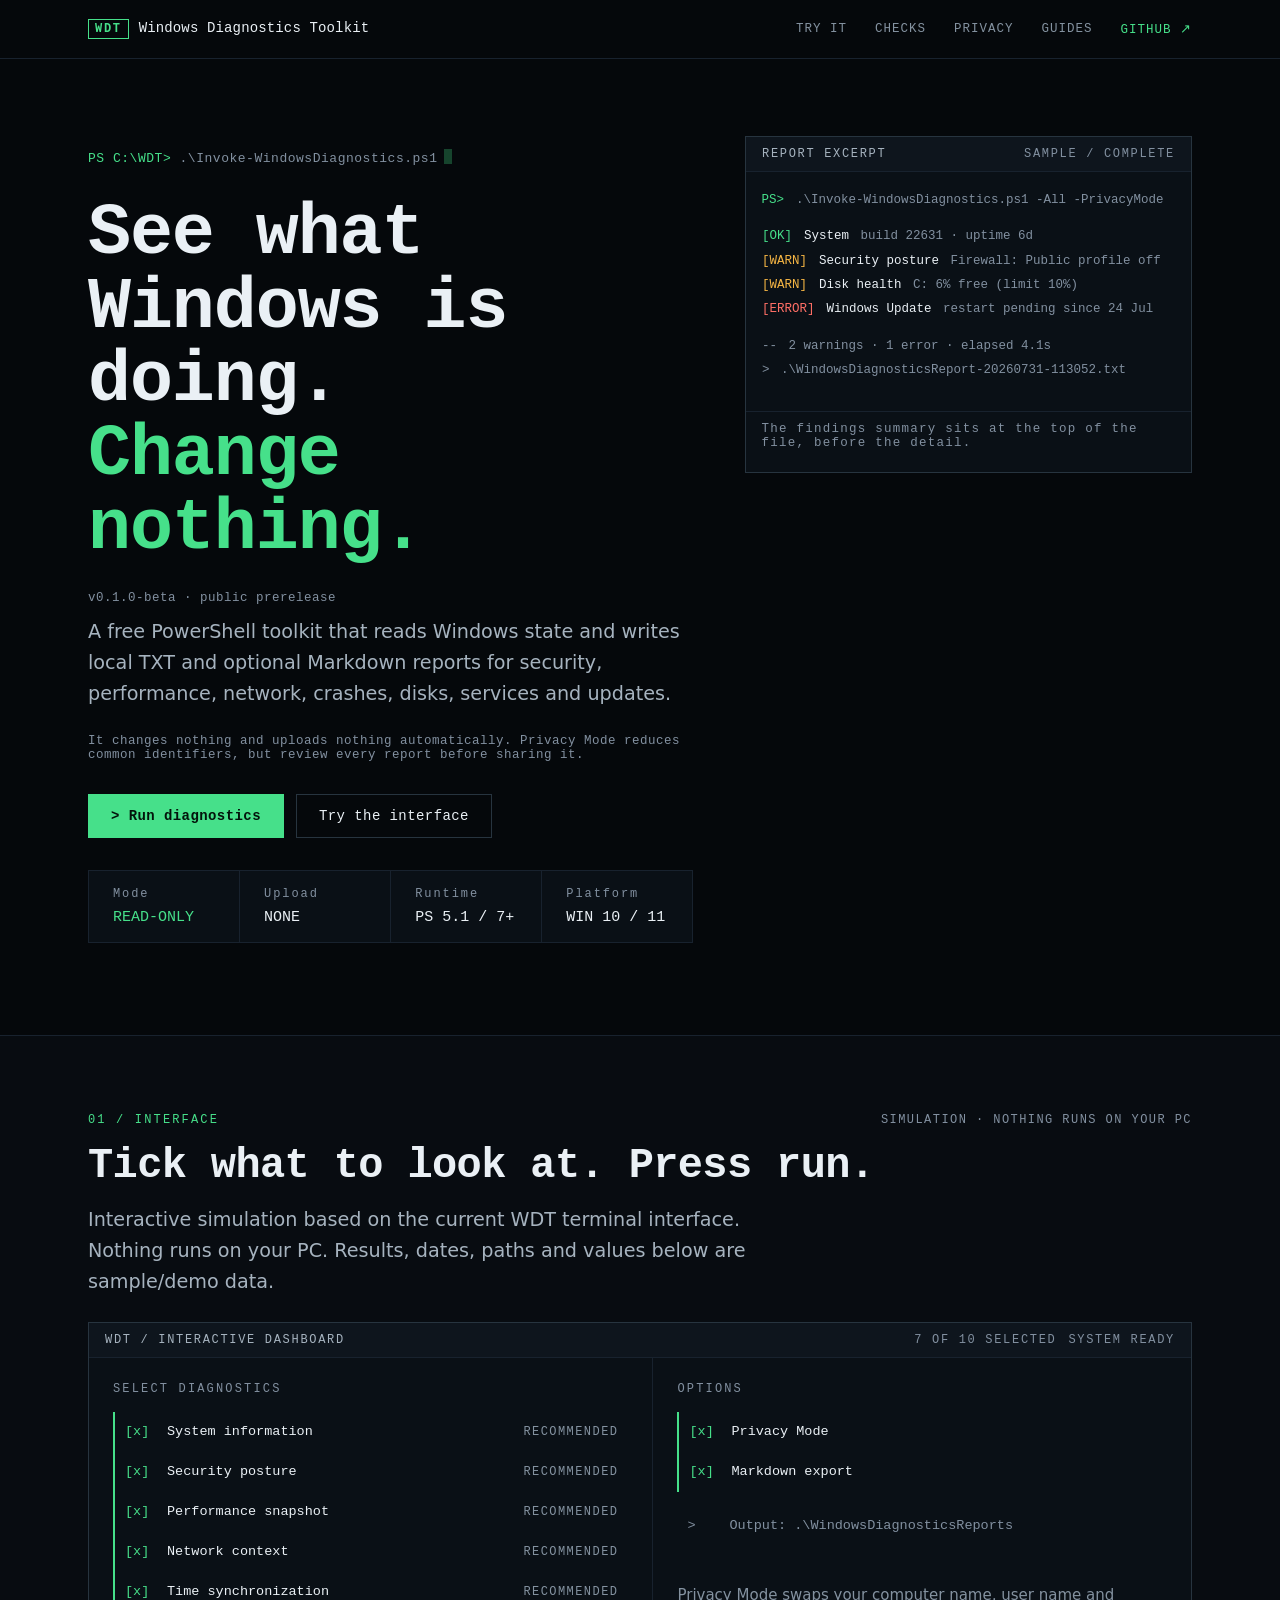
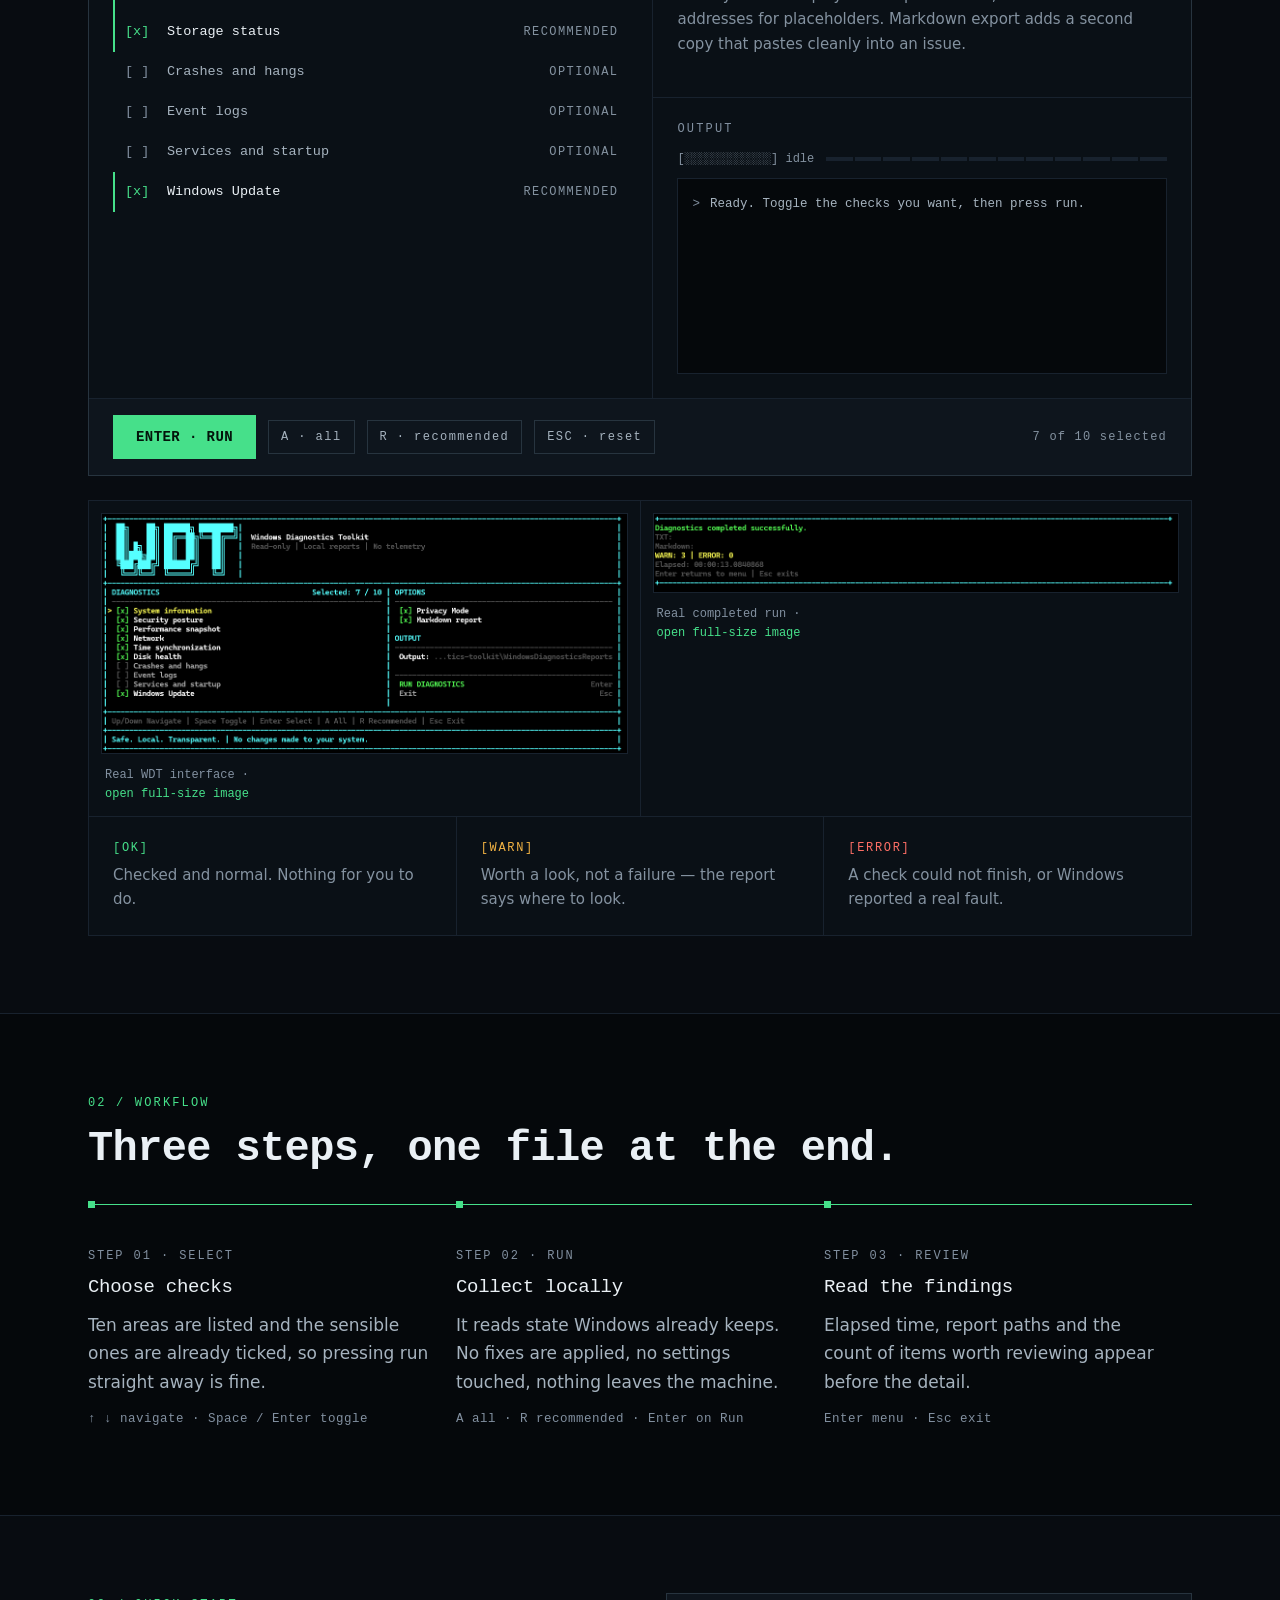
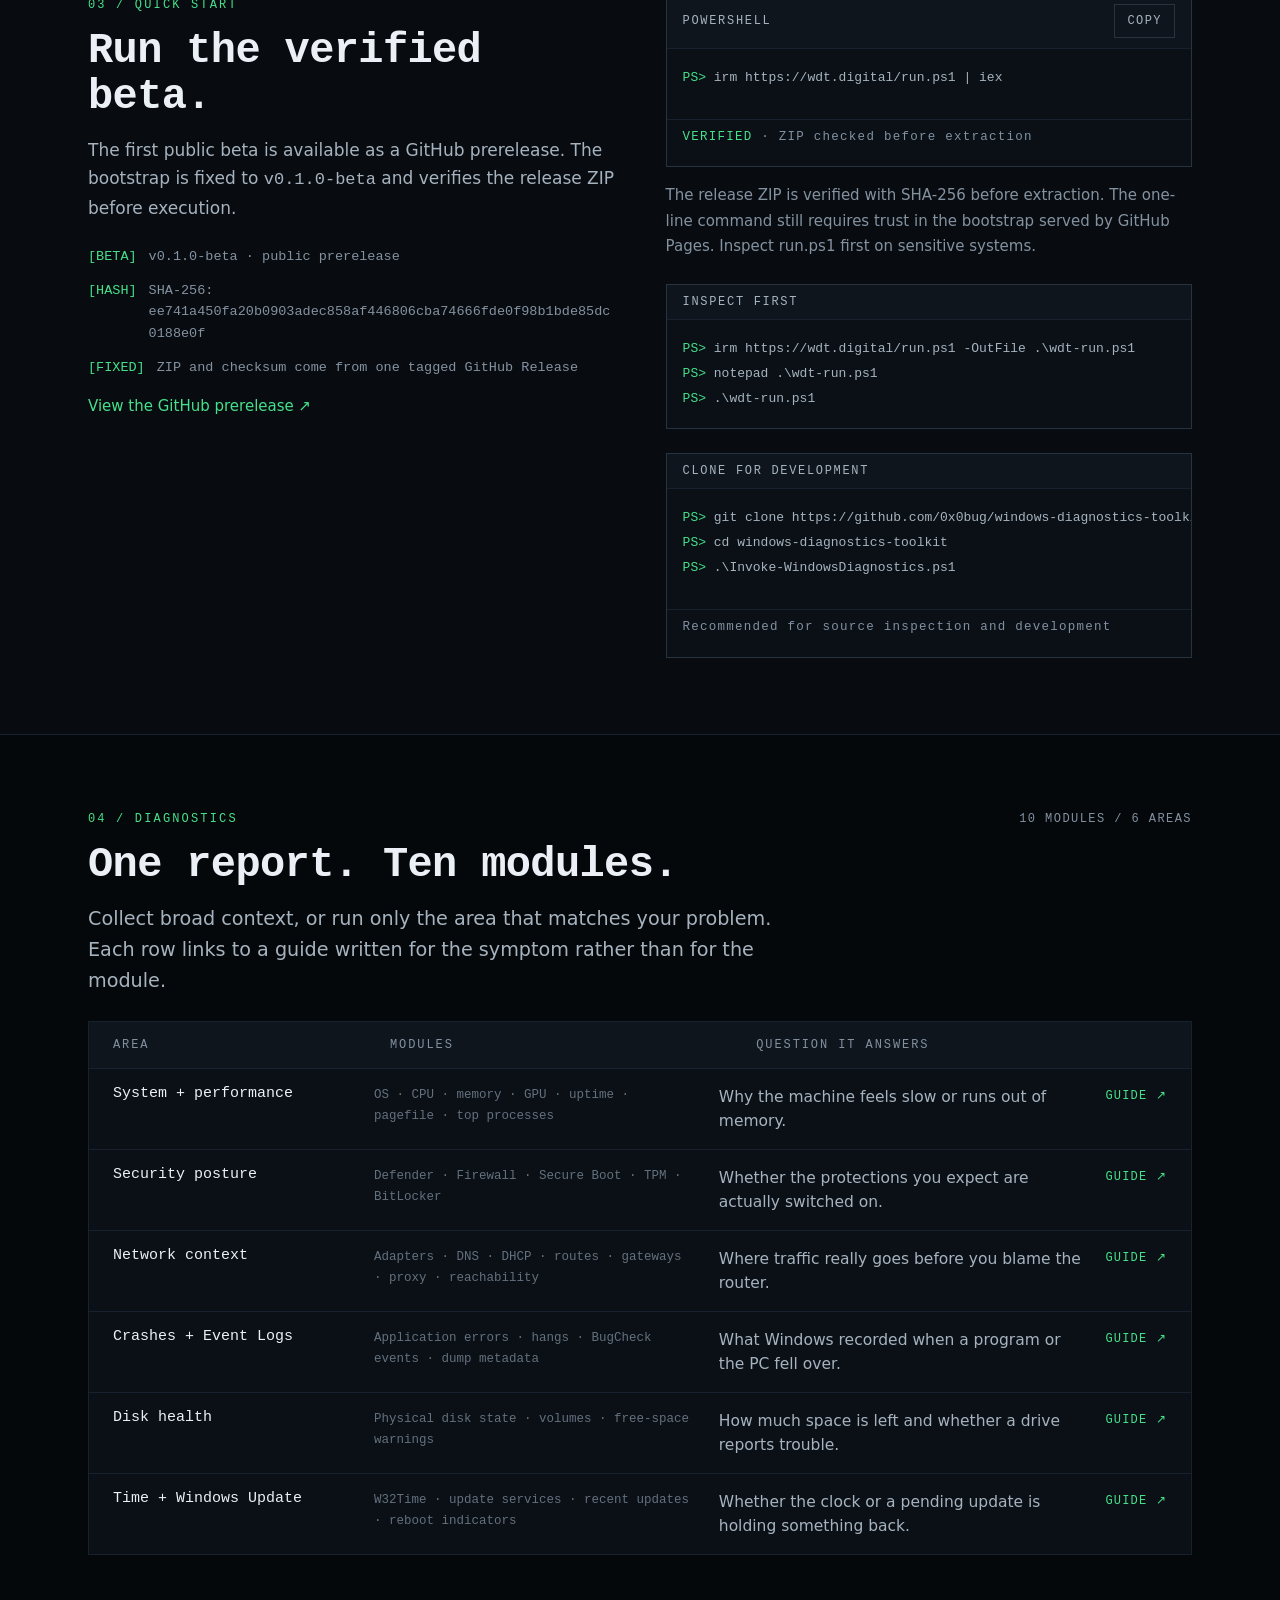
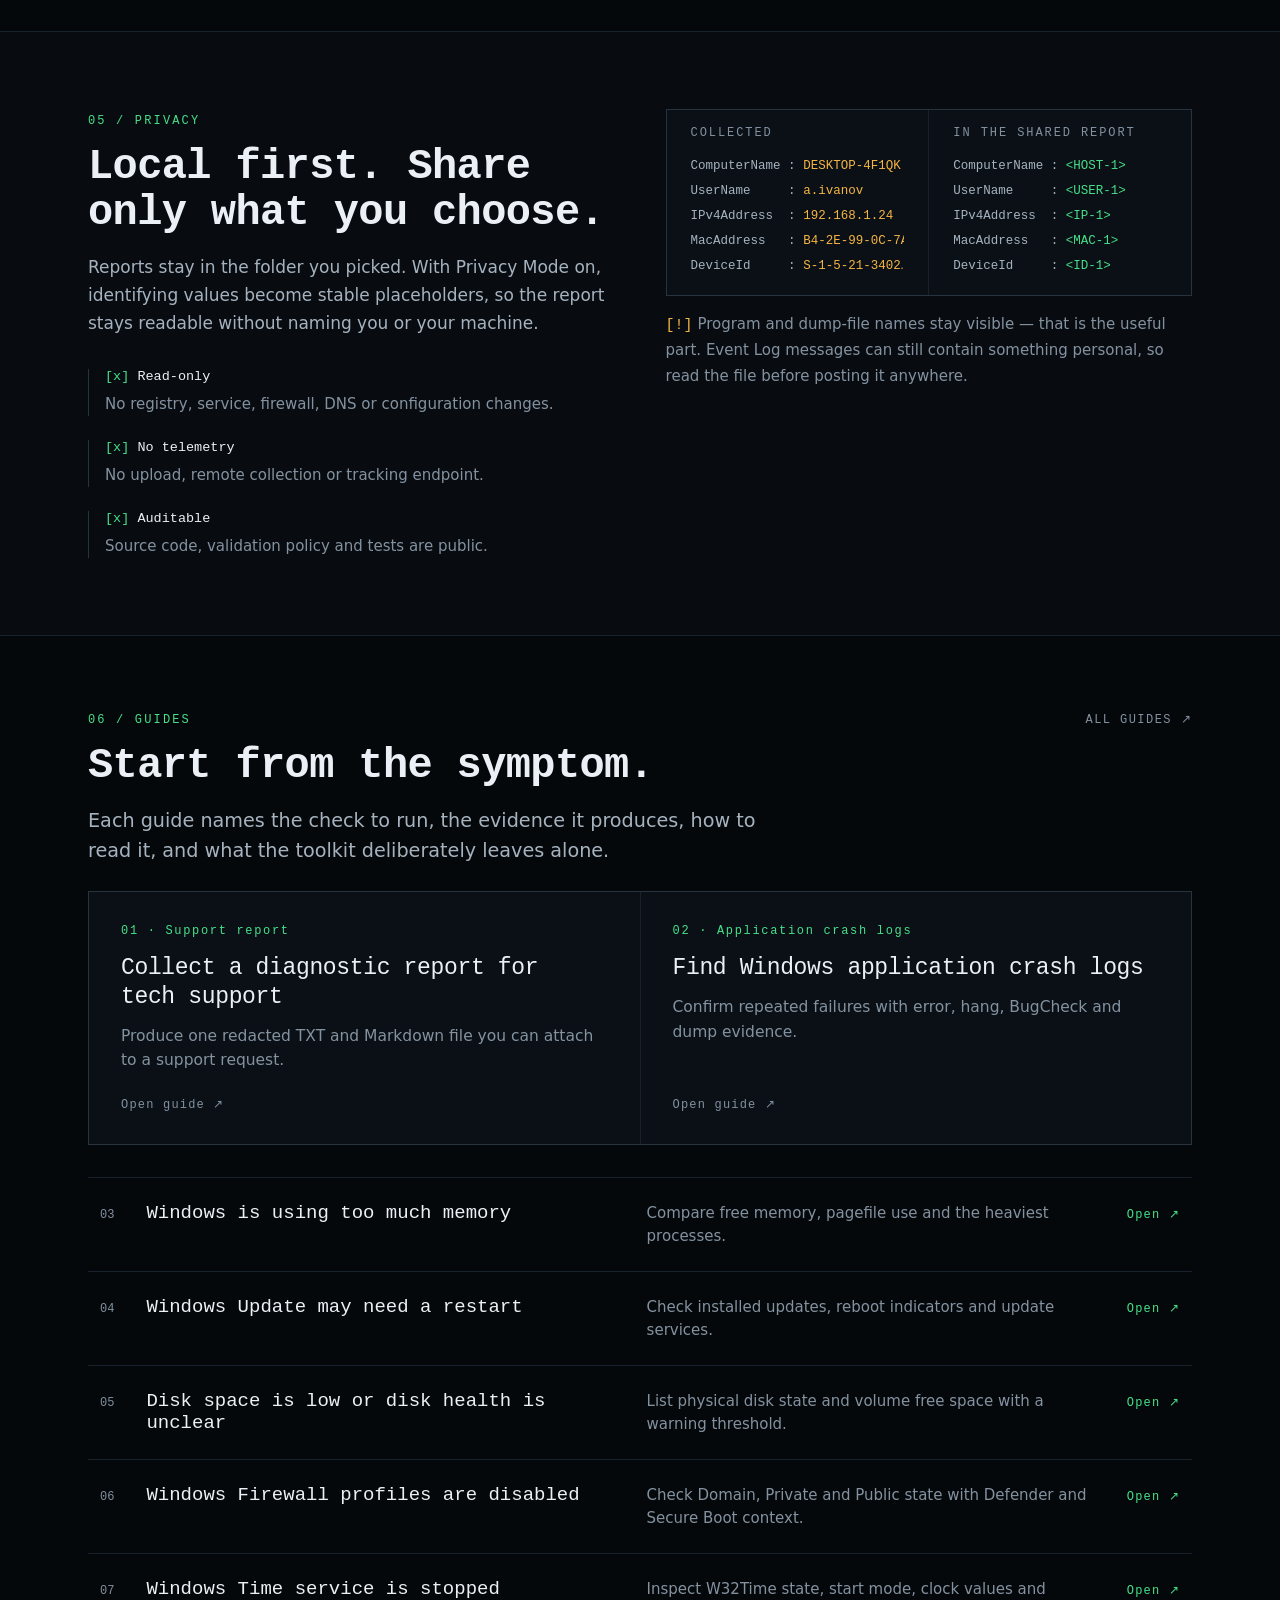
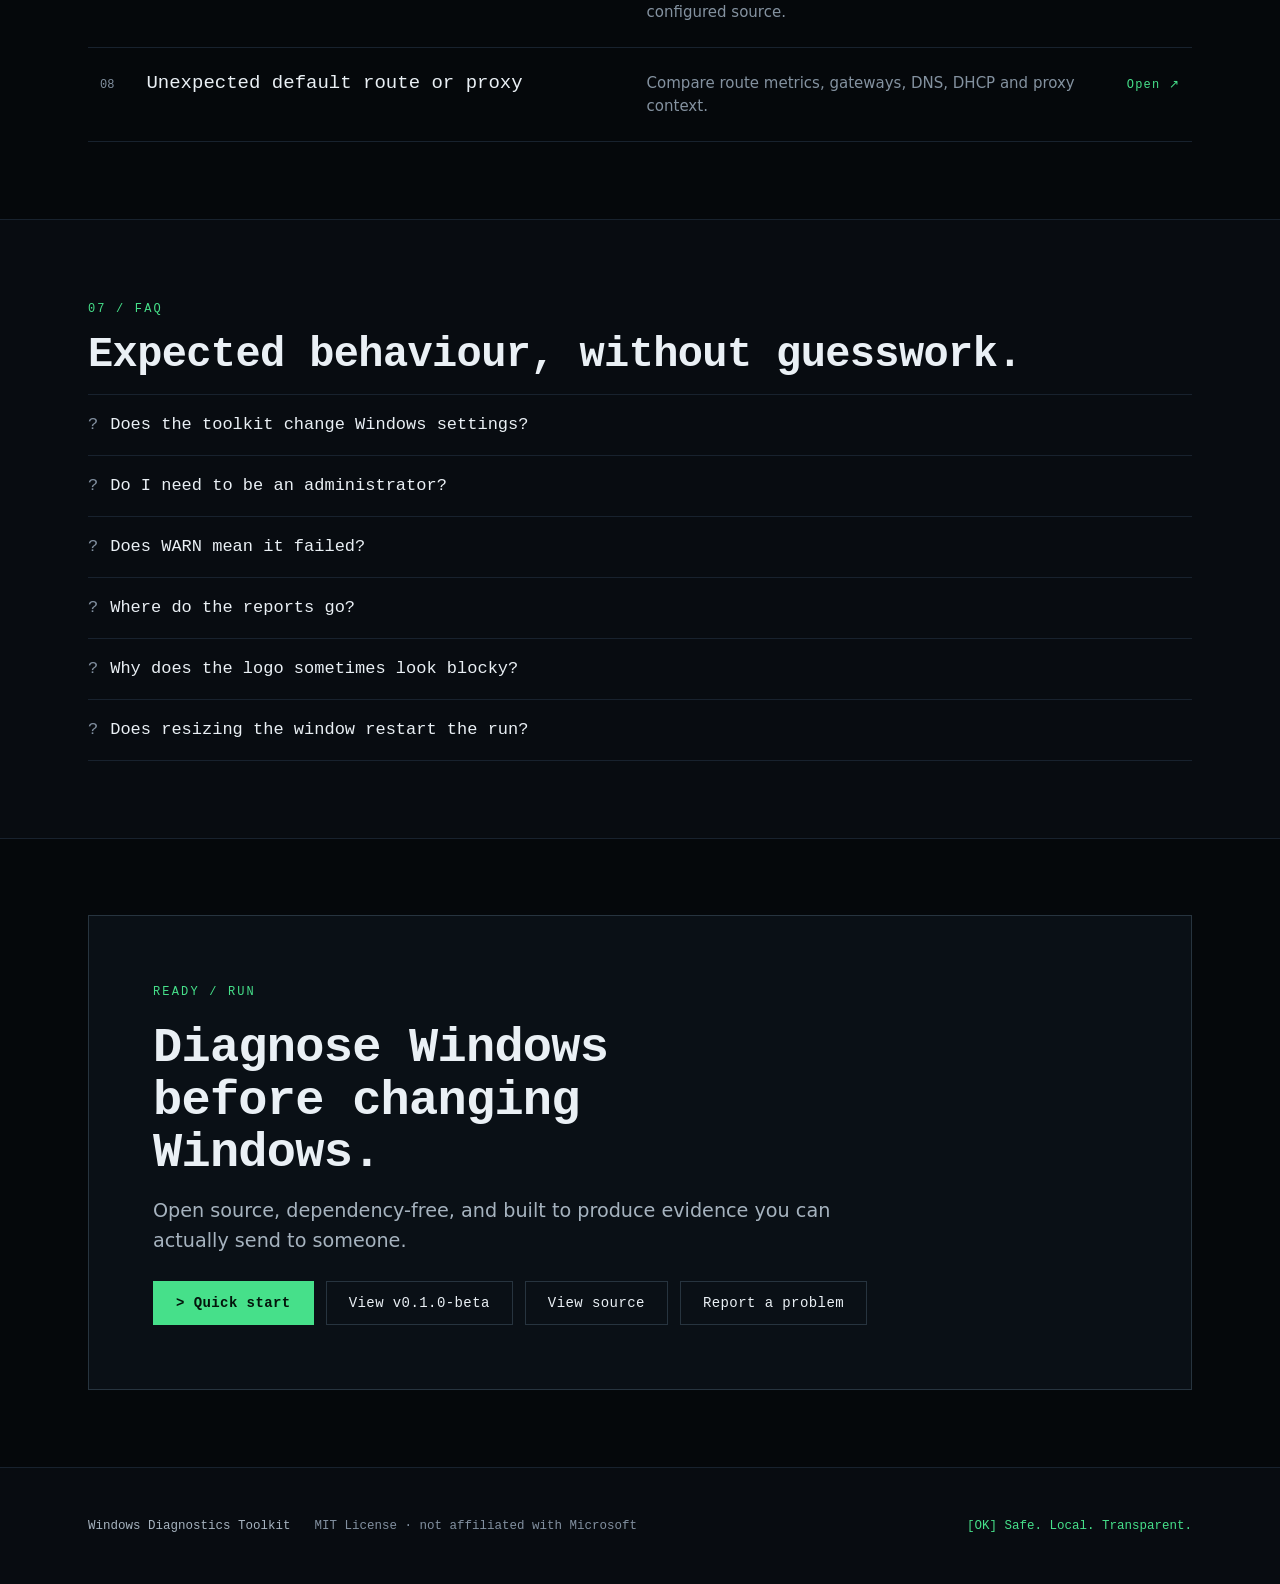
==== index.html @ 43fd5920 "feat: publish v0.1.0-beta on the website" ====
<!doctype html>
<html lang="en">
<head>
  <meta charset="utf-8">
  <meta name="viewport" content="width=device-width, initial-scale=1">
  <title>Windows Diagnostics Tool for PowerShell | WDT</title>
  <meta name="description" content="Run a responsive read-only Windows diagnostics TUI and generate local support reports for security, performance, network, crashes, disks, services and updates.">
  <meta name="robots" content="index,follow,max-image-preview:large,max-snippet:-1,max-video-preview:-1">
  <meta name="theme-color" content="#05080b">
  <link rel="canonical" href="https://wdt.digital/">
  <link rel="stylesheet" href="assets/style.css">
  <link rel="icon" href="assets/social-preview.svg" type="image/svg+xml">
  <script src="assets/site.js" defer></script>

  <meta property="og:type" content="website">
  <meta property="og:site_name" content="Windows Diagnostics Toolkit">
  <meta property="og:locale" content="en_US">
  <meta property="og:title" content="Windows Diagnostics Tool for PowerShell">
  <meta property="og:description" content="Responsive read-only Windows diagnostics with local reports, no telemetry and optional Privacy Mode.">
  <meta property="og:url" content="https://wdt.digital/">
  <meta property="og:image" content="https://wdt.digital/assets/social-preview.png">
  <meta property="og:image:width" content="1280">
  <meta property="og:image:height" content="640">
  <meta property="og:image:alt" content="Windows Diagnostics Toolkit — read-only PowerShell diagnostics">

  <meta name="twitter:card" content="summary_large_image">
  <meta name="twitter:title" content="Windows Diagnostics Tool for PowerShell">
  <meta name="twitter:description" content="Select read-only checks in a responsive TUI and generate a local Windows support report.">
  <meta name="twitter:image" content="https://wdt.digital/assets/social-preview.png">
  <meta name="twitter:image:alt" content="Windows Diagnostics Toolkit — read-only PowerShell diagnostics">

  <script type="application/ld+json">
  {
    "@context": "https://schema.org",
    "@graph": [
      {
        "@type": "WebSite",
        "@id": "https://wdt.digital/#website",
        "url": "https://wdt.digital/",
        "name": "Windows Diagnostics Toolkit",
        "description": "Open-source read-only Windows diagnostics and troubleshooting guides.",
        "inLanguage": "en"
      },
      {
        "@type": "SoftwareApplication",
        "@id": "https://wdt.digital/#software",
        "url": "https://wdt.digital/",
        "name": "Windows Diagnostics Toolkit",
        "applicationCategory": "UtilitiesApplication",
        "applicationSubCategory": "Windows system diagnostics",
        "operatingSystem": ["Windows 10", "Windows 11"],
        "softwareRequirements": "Windows PowerShell 5.1 or PowerShell 7",
        "isAccessibleForFree": true,
        "offers": {
          "@type": "Offer",
          "price": "0",
          "priceCurrency": "USD"
        },
        "license": "https://opensource.org/license/mit",
        "codeRepository": "https://github.com/0x0bug/windows-diagnostics-toolkit",
        "softwareVersion": "0.1.0-beta",
        "downloadUrl": "https://github.com/0x0bug/windows-diagnostics-toolkit/releases/download/v0.1.0-beta/windows-diagnostics-toolkit-v0.1.0-beta.zip",
        "releaseNotes": "https://github.com/0x0bug/windows-diagnostics-toolkit/releases/tag/v0.1.0-beta",
        "author": {
          "@type": "Person",
          "name": "0x0bug",
          "url": "https://github.com/0x0bug"
        },
        "image": "https://wdt.digital/assets/social-preview.png",
        "featureList": [
          "Responsive interactive terminal interface",
          "Automatic Unicode and ASCII terminal compatibility",
          "Read-only Windows diagnostics",
          "Local TXT and Markdown reports",
          "Aggregated OK, WARN and ERROR findings summary",
          "Security posture checks",
          "Performance and memory snapshot",
          "Network, DNS, route and proxy context",
          "Crash, hang and Event Log diagnostics",
          "Privacy Mode for shared reports"
        ],
        "description": "A dependency-free PowerShell toolkit with a responsive interactive TUI that generates local Windows 10 and Windows 11 support reports without changing system settings.",
        "mainEntityOfPage": {
          "@id": "https://wdt.digital/#website"
        }
      },
      {
        "@type": "FAQPage",
        "@id": "https://wdt.digital/#faq",
        "mainEntity": [
          {
            "@type": "Question",
            "name": "Does the toolkit change Windows settings?",
            "acceptedAnswer": {
              "@type": "Answer",
              "text": "No. Production diagnostics collect and report state without applying automatic fixes, changing services, editing the registry or reconfiguring the network."
            }
          },
          {
            "@type": "Question",
            "name": "Why do I see the ASCII logo?",
            "acceptedAnswer": {
              "@type": "Answer",
              "text": "Automatic mode uses Unicode only for compatible interactive UTF-8 output. OEM encodings such as cp866, redirected output and unsupported hosts receive the printable ASCII fallback."
            }
          },
          {
            "@type": "Question",
            "name": "Does resizing restart diagnostics?",
            "acceptedAnswer": {
              "@type": "Answer",
              "text": "No. Resize events redraw the current interface and preserve the current selection. A running diagnostic operation is not restarted."
            }
          },
          {
            "@type": "Question",
            "name": "Where are reports stored?",
            "acceptedAnswer": {
              "@type": "Answer",
              "text": "The interactive TUI writes to .\\WindowsDiagnosticsReports by default. Command-line mode writes to the current directory unless OutputDirectory is provided. Nothing is uploaded automatically."
            }
          },
          {
            "@type": "Question",
            "name": "Does WARN mean the tool failed?",
            "acceptedAnswer": {
              "@type": "Answer",
              "text": "No. WARN describes observed state that deserves review. A module execution failure is reported separately with a non-zero exit code."
            }
          }
        ]
      }
    ]
  }
  </script>
</head>
<body class="landing">
<a class="skip-link" href="#main-content">Skip to content</a>
<p class="sr-only" id="site-status" role="status" aria-live="polite" aria-atomic="true">
</p>
<header class="hdr" data-open="false">
<div class="hdr-in">
<a class="brand" href="./" aria-label="Windows Diagnostics Toolkit home">
<span class="brand-mark">WDT</span>
<span class="brand-name">Windows Diagnostics Toolkit</span>
</a>
<button type="button" class="wnav-toggle" aria-expanded="false" aria-controls="site-nav" aria-label="Toggle navigation">≡</button>
<nav class="wnav" id="site-nav" aria-label="Primary navigation">
<a href="#try">Try it</a>
<a href="#checks">Checks</a>
<a href="#privacy">Privacy</a>
<a href="cases/">Guides</a>
<a class="gh" href="https://github.com/0x0bug/windows-diagnostics-toolkit">GitHub ↗</a>
</nav>
</div>
</header>
<main id="main-content">
<section class="sec hero" id="wdt-hero" data-inview="1">
<div>
<p class="promptline" data-seq="wait">
<span class="p">PS C:\WDT&gt;</span> .\Invoke-WindowsDiagnostics.ps1<span class="caret" id="wdt-caret" data-run="0">
</span>
</p>
<h1 class="h-display">
<span data-seq="wait" style="display: block;">See what Windows is doing.</span> <span data-seq="wait" style="display: block; color: var(--accent);">Change nothing.</span>
</h1>
<p class="hint" data-seq="wait">v0.1.0-beta · public prerelease</p>
<p class="lede" data-seq="wait">A free PowerShell toolkit that reads Windows state and writes local TXT and optional Markdown reports for security, performance, network, crashes, disks, services and updates.</p>
<p class="hint" data-seq="wait" style="--i: 1;">It changes nothing and uploads nothing automatically. Privacy Mode reduces common identifiers, but review every report before sharing it.</p>
<div class="row" data-seq="wait" style="margin: var(--s6) 0;">
<a class="wbtn wbtn--primary" href="#quick-start">&gt; Run diagnostics</a>
<a class="wbtn" href="#try">Try the interface</a>
</div>
<dl class="stats" data-seq="wait">
<div class="stat">
<dt>Mode</dt>
<dd class="on">READ-ONLY</dd>
</div>
<div class="stat">
<dt>Upload</dt>
<dd>NONE</dd>
</div>
<div class="stat">
<dt>Runtime</dt>
<dd>PS 5.1 / 7+</dd>
</div>
<div class="stat">
<dt>Platform</dt>
<dd>WIN 10 / 11</dd>
</div>
</dl>
</div>
<div class="panel" data-seq="wait">
<div class="panel-hd">
<span class="ttl">Report excerpt</span>
<span class="end">
<span>SAMPLE / COMPLETE</span>
</span>
</div>
<div class="mono-block">
<p class="hrow" style="margin: 0 0 var(--s3);">
<span class="p" style="color: var(--accent);">PS&gt;</span>
<span class="dt">.\Invoke-WindowsDiagnostics.ps1 -All -PrivacyMode</span>
</p>
<p class="hrow" data-seq="wait" style="margin: 0px;">
<span class="wtag" data-k="ok">[OK]</span>
<span class="nm">System</span>
<span class="dt">build 22631 · uptime 6d</span>
</p>
<p class="hrow" data-seq="wait" style="margin: 0px;">
<span class="wtag" data-k="warn">[WARN]</span>
<span class="nm">Security posture</span>
<span class="dt">Firewall: Public profile off</span>
</p>
<p class="hrow" data-seq="wait" style="margin: 0px;">
<span class="wtag" data-k="warn">[WARN]</span>
<span class="nm">Disk health</span>
<span class="dt">C: 6% free (limit 10%)</span>
</p>
<p class="hrow" data-seq="wait" style="margin: 0px;">
<span class="wtag" data-k="err">[ERROR]</span>
<span class="nm">Windows Update</span>
<span class="dt">restart pending since 24 Jul</span>
</p>
<p class="hrow" data-seq="wait" style="margin: var(--s3) 0 0;">
<span class="wtag" data-k="dim">--</span>
<span class="dt">2 warnings · 1 error · elapsed 4.1s</span>
</p>
<p class="hrow" data-seq="wait" style="margin: 0px; --i: 1;">
<span class="wtag" data-k="dim">&gt;</span>
<span class="dt">.\WindowsDiagnosticsReport-20260731-113052.txt</span>
</p>
</div>
<p class="panel-ft">The findings summary sits at the top of the file, before the detail.</p>
</div>
</section>
<div class="band" id="try">
<section class="sec">
<div class="sec-hd">
<span class="kicker">01 / Interface</span>
<span class="kicker-meta">Simulation · nothing runs on your PC</span>
</div>
<h2>Tick what to look at. Press run.</h2>
<p class="lede">Interactive simulation based on the current WDT terminal interface. Nothing runs on your PC. Results, dates, paths and values below are sample/demo data.</p>
<div class="panel term" id="tui-simulation" data-tab="checks" data-phase="idle">
<div class="panel-hd">
<span class="ttl">WDT / interactive dashboard</span>
<span class="end">
<span class="num" data-tui-count>7 of 10 selected</span>
<span data-tui-phase>System ready</span>
</span>
</div>
<div class="tabs" data-tui-tabs>
<button type="button" class="tab" id="wdt-tab-checks" data-tui-tab="checks" aria-controls="wdt-p-checks">Checks</button>
<button type="button" class="tab" id="wdt-tab-options" data-tui-tab="options" aria-controls="wdt-p-options">Options</button>
<button type="button" class="tab" id="wdt-tab-output" data-tui-tab="output" aria-controls="wdt-p-output">Output</button>
</div>
<div class="term-body">
<div class="tpanel" data-panel="checks" id="wdt-p-checks" aria-labelledby="wdt-tab-checks">
<p class="col-label">Select diagnostics</p>
<div class="sel">
<button type="button" class="sel-row" data-tui-module="System" data-recommended="true" aria-pressed="true" data-state="" tabindex="0">
<span class="mark">[x]</span>
<span class="sel-name">System information</span>
<span class="sel-tag">RECOMMENDED</span>
</button>
<button type="button" class="sel-row" data-tui-module="Security" data-recommended="true" aria-pressed="true" data-state="" tabindex="-1">
<span class="mark">[x]</span>
<span class="sel-name">Security posture</span>
<span class="sel-tag">RECOMMENDED</span>
</button>
<button type="button" class="sel-row" data-tui-module="Performance" data-recommended="true" aria-pressed="true" data-state="" tabindex="-1">
<span class="mark">[x]</span>
<span class="sel-name">Performance snapshot</span>
<span class="sel-tag">RECOMMENDED</span>
</button>
<button type="button" class="sel-row" data-tui-module="Network" data-recommended="true" aria-pressed="true" data-state="" tabindex="-1">
<span class="mark">[x]</span>
<span class="sel-name">Network context</span>
<span class="sel-tag">RECOMMENDED</span>
</button>
<button type="button" class="sel-row" data-tui-module="Time" data-recommended="true" aria-pressed="true" data-state="" tabindex="-1">
<span class="mark">[x]</span>
<span class="sel-name">Time synchronization</span>
<span class="sel-tag">RECOMMENDED</span>
</button>
<button type="button" class="sel-row" data-tui-module="Disk" data-recommended="true" aria-pressed="true" data-state="" tabindex="-1">
<span class="mark">[x]</span>
<span class="sel-name">Storage status</span>
<span class="sel-tag">RECOMMENDED</span>
</button>
<button type="button" class="sel-row" data-tui-module="Crashes" data-recommended="false" aria-pressed="false" data-state="" tabindex="-1">
<span class="mark">[ ]</span>
<span class="sel-name">Crashes and hangs</span>
<span class="sel-tag">OPTIONAL</span>
</button>
<button type="button" class="sel-row" data-tui-module="Events" data-recommended="false" aria-pressed="false" data-state="" tabindex="-1">
<span class="mark">[ ]</span>
<span class="sel-name">Event logs</span>
<span class="sel-tag">OPTIONAL</span>
</button>
<button type="button" class="sel-row" data-tui-module="Services" data-recommended="false" aria-pressed="false" data-state="" tabindex="-1">
<span class="mark">[ ]</span>
<span class="sel-name">Services and startup</span>
<span class="sel-tag">OPTIONAL</span>
</button>
<button type="button" class="sel-row" data-tui-module="Updates" data-recommended="true" aria-pressed="true" data-state="" tabindex="-1">
<span class="mark">[x]</span>
<span class="sel-name">Windows Update</span>
<span class="sel-tag">RECOMMENDED</span>
</button>
</div>
</div>
<div class="tpanel" data-panel="options" id="wdt-p-options" aria-labelledby="wdt-tab-options">
<p class="col-label">Options</p>
<div class="sel">
<button type="button" class="sel-row" data-tui-option="privacy" aria-pressed="true">
<span class="mark">[x]</span>
<span class="sel-name">Privacy Mode</span>
</button>
<button type="button" class="sel-row" data-tui-option="markdown" aria-pressed="true">
<span class="mark">[x]</span>
<span class="sel-name">Markdown export</span>
</button>
<p class="static-row">
<span class="mark">&gt;</span>
<span>Output: .\WindowsDiagnosticsReports</span>
</p>
</div>
<p class="prose prose--sm" style="margin-top: var(--s5);">Privacy Mode swaps your computer name, user name and addresses for placeholders. Markdown export adds a second copy that pastes cleanly into an issue.</p>
</div>
<div class="tpanel" data-panel="output" id="wdt-p-output" aria-labelledby="wdt-tab-output">
<p class="col-label">Output</p>
<div class="prog">
<span class="ascii" data-tui-progress>[░░░░░░░░░░░░] idle</span>
<span class="rail" aria-hidden="true">
<i data-on="0">
</i>
<i data-on="0">
</i>
<i data-on="0">
</i>
<i data-on="0">
</i>
<i data-on="0">
</i>
<i data-on="0">
</i>
<i data-on="0">
</i>
<i data-on="0">
</i>
<i data-on="0">
</i>
<i data-on="0">
</i>
<i data-on="0">
</i>
<i data-on="0">
</i>
</span>
</div>
<div class="log" role="log" aria-live="off" data-tui-log>
<div class="log-row" data-new="0">
<span class="wtag" data-k="dim">&gt;</span>
<span class="m">Ready. Toggle the checks you want, then press run.</span>
</div>
</div>
</div>
</div>
<div class="term-run">
<button type="button" class="wbtn wbtn--primary" data-tui-action="run">ENTER · RUN</button>
<button type="button" class="wbtn wbtn--mini" data-tui-action="all">A · all</button>
<button type="button" class="wbtn wbtn--mini" data-tui-action="recommended">R · recommended</button>
<button type="button" class="wbtn wbtn--mini" data-tui-action="reset">ESC · reset</button>
<span class="count num" data-tui-count>7 of 10 selected</span>
<p class="sr-only" data-tui-live role="status" aria-live="polite" aria-atomic="true">
</p>
</div>
</div>
<div class="real-shots" data-reveal="scroll">
<figure class="real-shot">
<a href="assets/tui-wide-real.png">
<img src="assets/tui-wide-real.png" width="1540" height="748" loading="lazy" decoding="async" alt="Real Windows Diagnostics Toolkit wide terminal dashboard">
</a>
<figcaption>Real WDT interface · <a href="assets/tui-wide-real.png">open full-size image</a>
</figcaption>
</figure>
<figure class="real-shot">
<a href="assets/tui-result-real.png">
<img src="assets/tui-result-real.png" width="1538" height="747" loading="lazy" decoding="async" alt="Real Windows Diagnostics Toolkit completed report screen">
</a>
<figcaption>Real completed run · <a href="assets/tui-result-real.png">open full-size image</a>
</figcaption>
</figure>
</div>
<div class="sev" data-reveal="scroll">
<div>
<span class="k wtag" data-k="ok">[OK]</span>
<p>Checked and normal. Nothing for you to do.</p>
</div>
<div>
<span class="k wtag" data-k="warn">[WARN]</span>
<p>Worth a look, not a failure — the report says where to look.</p>
</div>
<div>
<span class="k wtag" data-k="err">[ERROR]</span>
<p>A check could not finish, or Windows reported a real fault.</p>
</div>
</div>
</section>
</div>
<section class="sec">
<span class="kicker" data-reveal="scroll">02 / Workflow</span>
<h2 data-reveal="scroll">Three steps, one file at the end.</h2>
<div class="flow" data-reveal="scroll">
<div class="flow-step" data-reveal="scroll" style="--i: 1;">
<p class="flow-n">STEP 01 · SELECT</p>
<h3>Choose checks</h3>
<p class="prose">Ten areas are listed and the sensible ones are already ticked, so pressing run straight away is fine.</p>
<p class="hint">↑ ↓ navigate · Space / Enter toggle</p>
</div>
<div class="flow-step" data-reveal="scroll" style="--i: 2;">
<p class="flow-n">STEP 02 · RUN</p>
<h3>Collect locally</h3>
<p class="prose">It reads state Windows already keeps. No fixes are applied, no settings touched, nothing leaves the machine.</p>
<p class="hint">A all · R recommended · Enter on Run</p>
</div>
<div class="flow-step" data-reveal="scroll" style="--i: 3;">
<p class="flow-n">STEP 03 · REVIEW</p>
<h3>Read the findings</h3>
<p class="prose">Elapsed time, report paths and the count of items worth reviewing appear before the detail.</p>
<p class="hint">Enter menu · Esc exit</p>
</div>
</div>
</section>
<div class="band">
<section class="sec split" id="quick-start">
<div>
<span class="kicker" data-reveal="scroll">03 / Quick start</span>
<h2 data-reveal="scroll">Run the verified beta.</h2>
<p class="prose" data-reveal="scroll" style="--i: 1;">The first public beta is available as a GitHub prerelease. The bootstrap is fixed to <code>v0.1.0-beta</code> and verifies the release ZIP before execution.</p>
<ul class="list list--mono" data-reveal="scroll" style="margin-top: var(--s5);">
<li>
<span class="b wtag" data-k="ok">[BETA]</span>v0.1.0-beta · public prerelease</li>
<li>
<span class="b wtag" data-k="ok">[HASH]</span><span class="release-hash">SHA-256: ee741a450fa20b0903adec858af446806cba74666fde0f98b1bde85dc0188e0f</span></li>
<li>
<span class="b wtag" data-k="ok">[FIXED]</span>ZIP and checksum come from one tagged GitHub Release</li>
</ul>
<p class="note"><a href="https://github.com/0x0bug/windows-diagnostics-toolkit/releases/tag/v0.1.0-beta">View the GitHub prerelease ↗</a></p>
</div>
<div>
<div class="panel">
<div class="panel-hd">
<span class="ttl">PowerShell</span>
<span class="end">
<button type="button" class="wbtn wbtn--mini" data-copy-target="quick-command" data-copy-status="site-status" aria-label="Copy the beta bootstrap command">COPY</button>
</span>
</div>
<pre class="mono-block" id="quick-command">
<span class="p">PS&gt;</span> irm https://wdt.digital/run.ps1 | iex</pre>
<p class="panel-ft">
<span class="wtag" data-k="ok">VERIFIED</span> · ZIP checked before extraction</p>
</div>
<p class="note">The release ZIP is verified with SHA-256 before extraction. The one-line command still requires trust in the bootstrap served by GitHub Pages. Inspect run.ps1 first on sensitive systems.</p>
<div class="panel" style="margin-top: var(--s5);">
<div class="panel-hd"><span class="ttl">Inspect first</span></div>
<pre class="mono-block"><span class="p">PS&gt;</span> irm https://wdt.digital/run.ps1 -OutFile .\wdt-run.ps1
<span class="p">PS&gt;</span> notepad .\wdt-run.ps1
<span class="p">PS&gt;</span> .\wdt-run.ps1</pre>
</div>
<div class="panel" style="margin-top: var(--s5);">
<div class="panel-hd"><span class="ttl">Clone for development</span></div>
<pre class="mono-block"><span class="p">PS&gt;</span> git clone https://github.com/0x0bug/windows-diagnostics-toolkit.git
<span class="p">PS&gt;</span> cd windows-diagnostics-toolkit
<span class="p">PS&gt;</span> .\Invoke-WindowsDiagnostics.ps1</pre>
<p class="panel-ft">Recommended for source inspection and development</p>
</div>
</div>
</section>
</div>
<section class="sec" id="checks">
<div class="sec-hd" data-reveal="scroll">
<span class="kicker">04 / Diagnostics</span>
<span class="kicker-meta">10 modules / 6 areas</span>
</div>
<h2 data-reveal="scroll">One report. Ten modules.</h2>
<p class="lede" data-reveal="scroll" style="--i: 1;">Collect broad context, or run only the area that matches your problem. Each row links to a guide written for the symptom rather than for the module.</p>
<div class="tw" data-reveal="scroll" style="--i: 2;">
<div class="matrix" role="table" aria-label="Diagnostic areas and the guide for each">
<div class="mrow mhead" role="row">
<span role="columnheader">Area</span>
<span role="columnheader">Modules</span>
<span role="columnheader">Question it answers</span>
<span role="columnheader">
<span class="sr-only">Guide</span>
</span>
</div>
<div class="mrow" role="row">
<span class="area" role="rowheader">System + performance</span>
<span class="mods" role="cell">OS · CPU · memory · GPU · uptime · pagefile · top processes</span>
<span class="ans" role="cell">Why the machine feels slow or runs out of memory.</span>
<span role="cell">
<a class="go" href="cases/windows-high-memory-usage.html">GUIDE ↗</a>
</span>
</div>
<div class="mrow" role="row">
<span class="area" role="rowheader">Security posture</span>
<span class="mods" role="cell">Defender · Firewall · Secure Boot · TPM · BitLocker</span>
<span class="ans" role="cell">Whether the protections you expect are actually switched on.</span>
<span role="cell">
<a class="go" href="cases/windows-firewall-disabled.html">GUIDE ↗</a>
</span>
</div>
<div class="mrow" role="row">
<span class="area" role="rowheader">Network context</span>
<span class="mods" role="cell">Adapters · DNS · DHCP · routes · gateways · proxy · reachability</span>
<span class="ans" role="cell">Where traffic really goes before you blame the router.</span>
<span role="cell">
<a class="go" href="cases/windows-network-routes.html">GUIDE ↗</a>
</span>
</div>
<div class="mrow" role="row">
<span class="area" role="rowheader">Crashes + Event Logs</span>
<span class="mods" role="cell">Application errors · hangs · BugCheck events · dump metadata</span>
<span class="ans" role="cell">What Windows recorded when a program or the PC fell over.</span>
<span role="cell">
<a class="go" href="cases/windows-application-crashes.html">GUIDE ↗</a>
</span>
</div>
<div class="mrow" role="row">
<span class="area" role="rowheader">Disk health</span>
<span class="mods" role="cell">Physical disk state · volumes · free-space warnings</span>
<span class="ans" role="cell">How much space is left and whether a drive reports trouble.</span>
<span role="cell">
<a class="go" href="cases/windows-disk-health-low-space.html">GUIDE ↗</a>
</span>
</div>
<div class="mrow" role="row">
<span class="area" role="rowheader">Time + Windows Update</span>
<span class="mods" role="cell">W32Time · update services · recent updates · reboot indicators</span>
<span class="ans" role="cell">Whether the clock or a pending update is holding something back.</span>
<span role="cell">
<a class="go" href="cases/windows-update-pending-reboot.html">GUIDE ↗</a>
</span>
</div>
</div>
</div>
</section>
<div class="band" id="privacy">
<section class="sec split">
<div>
<span class="kicker" data-reveal="scroll">05 / Privacy</span>
<h2 data-reveal="scroll">Local first. Share only what you choose.</h2>
<p class="prose" data-reveal="scroll" style="--i: 1;">Reports stay in the folder you picked. With Privacy Mode on, identifying values become stable placeholders, so the report stays readable without naming you or your machine.</p>
<dl class="claims" data-reveal="scroll" style="--i: 2;">
<div class="claim">
<dt>
<span class="wtag" data-k="ok">[x]</span> Read-only</dt>
<dd>No registry, service, firewall, DNS or configuration changes.</dd>
</div>
<div class="claim">
<dt>
<span class="wtag" data-k="ok">[x]</span> No telemetry</dt>
<dd>No upload, remote collection or tracking endpoint.</dd>
</div>
<div class="claim">
<dt>
<span class="wtag" data-k="ok">[x]</span> Auditable</dt>
<dd>Source code, validation policy and tests are public.</dd>
</div>
</dl>
</div>
<div>
<div class="diff">
<div data-reveal="scroll">
<h3>Collected</h3>
<pre>ComputerName : <span class="was">DESKTOP-4F1QK</span>
UserName     : <span class="was">a.ivanov</span>
IPv4Address  : <span class="was">192.168.1.24</span>
MacAddress   : <span class="was">B4-2E-99-0C-7A-11</span>
DeviceId     : <span class="was">S-1-5-21-3402…</span>
</pre>
</div>
<div data-reveal="scroll" style="--i: 2;">
<h3>In the shared report</h3>
<pre>ComputerName : <span class="now">&lt;HOST-1&gt;</span>
UserName     : <span class="now">&lt;USER-1&gt;</span>
IPv4Address  : <span class="now">&lt;IP-1&gt;</span>
MacAddress   : <span class="now">&lt;MAC-1&gt;</span>
DeviceId     : <span class="now">&lt;ID-1&gt;</span>
</pre>
</div>
</div>
<p class="note">
<span class="wtag" data-k="warn">[!]</span> Program and dump-file names stay visible — that is the useful part. Event Log messages can still contain something personal, so read the file before posting it anywhere.</p>
</div>
</section>
</div>
<section class="sec">
<div class="sec-hd" data-reveal="scroll">
<span class="kicker">06 / Guides</span>
<a class="kicker-meta" href="cases/">All guides ↗</a>
</div>
<h2 data-reveal="scroll">Start from the symptom.</h2>
<p class="lede" data-reveal="scroll" style="--i: 1;">Each guide names the check to run, the evidence it produces, how to read it, and what the toolkit deliberately leaves alone.</p>
<div class="gfeat" data-reveal="scroll" style="--i: 2;">
<a class="gcard" href="cases/windows-diagnostic-report-for-tech-support.html">
<span class="n">01 · Support report</span>
<h3>Collect a diagnostic report for tech support</h3>
<p>Produce one redacted TXT and Markdown file you can attach to a support request.</p>
<span class="go">Open guide ↗</span>
</a>
<a class="gcard" href="cases/windows-application-crashes.html">
<span class="n">02 · Application crash logs</span>
<h3>Find Windows application crash logs</h3>
<p>Confirm repeated failures with error, hang, BugCheck and dump evidence.</p>
<span class="go">Open guide ↗</span>
</a>
</div>
<div class="glist" style="margin-top: var(--s6);">
<a class="grow" href="cases/windows-high-memory-usage.html">
<span class="n">03</span>
<span class="t">Windows is using too much memory</span>
<span class="p">Compare free memory, pagefile use and the heaviest processes.</span>
<span class="go">Open ↗</span>
</a>
<a class="grow" href="cases/windows-update-pending-reboot.html">
<span class="n">04</span>
<span class="t">Windows Update may need a restart</span>
<span class="p">Check installed updates, reboot indicators and update services.</span>
<span class="go">Open ↗</span>
</a>
<a class="grow" href="cases/windows-disk-health-low-space.html">
<span class="n">05</span>
<span class="t">Disk space is low or disk health is unclear</span>
<span class="p">List physical disk state and volume free space with a warning threshold.</span>
<span class="go">Open ↗</span>
</a>
<a class="grow" href="cases/windows-firewall-disabled.html">
<span class="n">06</span>
<span class="t">Windows Firewall profiles are disabled</span>
<span class="p">Check Domain, Private and Public state with Defender and Secure Boot context.</span>
<span class="go">Open ↗</span>
</a>
<a class="grow" href="cases/windows-time-service-stopped.html">
<span class="n">07</span>
<span class="t">Windows Time service is stopped</span>
<span class="p">Inspect W32Time state, start mode, clock values and configured source.</span>
<span class="go">Open ↗</span>
</a>
<a class="grow" href="cases/windows-network-routes.html">
<span class="n">08</span>
<span class="t">Unexpected default route or proxy</span>
<span class="p">Compare route metrics, gateways, DNS, DHCP and proxy context.</span>
<span class="go">Open ↗</span>
</a>
</div>
</section>
<div class="band">
<section class="sec">
<span class="kicker" data-reveal="scroll">07 / FAQ</span>
<h2 data-reveal="scroll">Expected behaviour, without guesswork.</h2>
<div class="faq" data-reveal="scroll" style="--i: 1;">
<details>
<summary>
<span class="q">?</span>Does the toolkit change Windows settings?</summary>
<p>No. It collects and reports state. It applies no fixes, changes no services, edits no registry keys and reconfigures no network.</p>
</details>
<details>
<summary>
<span class="q">?</span>Do I need to be an administrator?</summary>
<p>Not for normal use. Some sources show less detail without elevation; the report says what was unavailable and carries on.</p>
</details>
<details>
<summary>
<span class="q">?</span>Does WARN mean it failed?</summary>
<p>No. WARN describes a state worth reviewing. A module that genuinely fails is reported separately with a non-zero exit code.</p>
</details>
<details>
<summary>
<span class="q">?</span>Where do the reports go?</summary>
<p>The interactive TUI uses <code>.\WindowsDiagnosticsReports</code> by default. Command-line mode uses the current directory unless you pass <code>-OutputDirectory</code>. It writes a TXT file and, if enabled, a Markdown copy; nothing is uploaded automatically.</p>
</details>
<details>
<summary>
<span class="q">?</span>Why does the logo sometimes look blocky?</summary>
<p>The Unicode logo needs an interactive UTF-8 terminal. Older encodings such as cp866 and redirected output get the plain ASCII version instead.</p>
</details>
<details>
<summary>
<span class="q">?</span>Does resizing the window restart the run?</summary>
<p>No. Resizing redraws the interface and keeps your selection. A running check is not restarted.</p>
</details>
</div>
</section>
</div>
<section class="sec">
<div class="cta" data-reveal="scroll">
<span class="kicker">Ready / run</span>
<h2>Diagnose Windows before changing Windows.</h2>
<p class="lede">Open source, dependency-free, and built to produce evidence you can actually send to someone.</p>
<div class="row">
<a class="wbtn wbtn--primary" href="#quick-start">&gt; Quick start</a>
<a class="wbtn" href="https://github.com/0x0bug/windows-diagnostics-toolkit/releases/tag/v0.1.0-beta">View v0.1.0-beta</a>
<a class="wbtn" href="https://github.com/0x0bug/windows-diagnostics-toolkit">View source</a>
<a class="wbtn" href="https://github.com/0x0bug/windows-diagnostics-toolkit/issues/new/choose">Report a problem</a>
</div>
</div>
</section>
</main>
<footer class="foot">
<div class="foot-in">
<span class="name">Windows Diagnostics Toolkit</span>
<span>MIT License · not affiliated with Microsoft</span>
<span class="ok">[OK] Safe. Local. Transparent.</span>
</div>
</footer>
</body>
</html>
---- assets/style.css ----
/* WDT design system — tokens + patterns. Loaded by WdtSite.dc.html (see DESIGN.md). */
:root{
--bg:#05080b;--bg-alt:#080c11;--surface-1:#0a1016;--surface-2:#0e151d;
--border-subtle:#18222e;--border-strong:#27343f;
--text-primary:#eaf0f5;--text-secondary:#a6b3bf;--text-muted:#8492a0;--text-faint:#8290a0;--dim:#8290a0;
--accent:#46e08a;--accent-hi:#7cf2b0;--accent-ink:#03140b;--accent-wash:#0d1b17;
--success:#46e08a;--warning:#f5b544;--danger:#ff6f66;
--s1:4px;--s2:8px;--s3:12px;--s4:16px;--s5:24px;--s6:32px;--s7:48px;--s8:64px;--s9:96px;
--gut:clamp(20px,5vw,48px);--maxw:1200px;--r:2px;--r-md:4px;
--motion-instant:90ms;--motion-fast:150ms;--motion-base:220ms;--motion-emphasized:340ms;--motion-scene:520ms;
--ease-standard:cubic-bezier(.2,0,0,1);--ease-enter:cubic-bezier(.16,1,.3,1);--ease-exit:cubic-bezier(.4,0,1,1);
--motion-shift-sm:6px;--motion-shift-md:14px;--stagger:60ms;
--dur:var(--motion-fast);--dur-slow:var(--motion-base);--ease:var(--ease-standard);
--mono:ui-monospace,"Cascadia Code","Cascadia Mono",SFMono-Regular,Consolas,"Liberation Mono",monospace;
--sans:system-ui,-apple-system,"Segoe UI",Roboto,Arial,sans-serif;
}
*{box-sizing:border-box}
html{overflow-x:hidden}
html,html body{margin:0;padding:0;background:var(--bg);color:var(--text-primary);font-family:var(--sans);-webkit-font-smoothing:antialiased}
img{max-width:100%}
html a{color:var(--accent);text-decoration:none}
html a:hover{color:var(--accent-hi)}
::selection{background:#17402f;color:#eafff4}
:focus-visible{outline:2px solid var(--accent);outline-offset:2px}
.mono{font-family:var(--mono)}
.num{font-variant-numeric:tabular-nums}
.nowrap{white-space:nowrap}
.skip,.skip-link{position:absolute;left:-9999px;top:0;z-index:60;background:var(--accent);color:var(--accent-ink);font-family:var(--mono);font-size:13px;padding:12px 18px}
.skip:focus,.skip-link:focus{left:0;color:var(--accent-ink)}

/* header */
.hdr{position:sticky;top:0;z-index:30;background:var(--bg);border-bottom:1px solid var(--border-subtle)}
.hdr-in{max-width:var(--maxw);margin:0 auto;padding:0 var(--gut);display:flex;align-items:center;gap:var(--s5);min-height:58px}
.brand{display:flex;align-items:baseline;gap:10px;font-family:var(--mono);color:var(--text-primary)}
.brand:hover{color:var(--text-primary)}
.brand-mark{border:1px solid var(--accent);color:var(--accent);padding:2px 6px;font-size:12px;letter-spacing:.14em;font-weight:700}
.brand-name{font-size:14px;letter-spacing:.01em}
.wnav{margin-left:auto;display:flex;align-items:stretch;gap:clamp(14px,2.2vw,28px);font-family:var(--mono);font-size:12.5px;letter-spacing:.08em;text-transform:uppercase}
.wnav a{position:relative;display:flex;align-items:center;color:var(--text-muted);transition:color var(--motion-fast) var(--ease-standard)}
.wnav a::after{content:"";position:absolute;left:0;right:0;bottom:0;height:2px;background:var(--border-strong);transform:scaleX(0);transform-origin:left;transition:transform var(--motion-base) var(--ease-standard),background-color var(--motion-fast)}
.wnav a:hover::after,.wnav a:focus-visible::after{transform:scaleX(1)}
.wnav a:hover{color:var(--text-primary)}
.wnav a[aria-current]:not([aria-current="false"]){color:var(--accent)}
.wnav a[aria-current]:not([aria-current="false"])::after{transform:scaleX(1);background:var(--accent)}
.wnav .gh{color:var(--accent)}
.wnav-toggle{display:none}
@media(max-width:860px){
.hdr-in{min-height:56px;gap:var(--s3)}
.wnav{display:none}
.hdr[data-open="1"] .wnav{display:flex;position:absolute;left:0;right:0;top:100%;flex-direction:column;gap:0;background:var(--surface-2);border-bottom:1px solid var(--border-strong);padding:0 var(--gut) var(--s2)}
.wnav a{min-height:48px;border-bottom:1px solid var(--border-subtle)}
.wnav a::after{display:none}
.wnav-toggle{display:inline-flex;align-items:center;justify-content:center;margin-left:auto;min-width:44px;min-height:44px;background:transparent;border:1px solid var(--border-strong);color:var(--text-primary);font-family:var(--mono);font-size:15px;cursor:pointer}
.brand-name{font-size:12.5px;max-width:15ch;line-height:1.2}
}

/* sections + type */
.sec{max-width:var(--maxw);margin:0 auto;padding:clamp(44px,6vw,92px) var(--gut)}
.sec--tight{padding-top:clamp(24px,3vw,44px)}
.band{background:var(--bg-alt);border-top:1px solid var(--border-subtle);border-bottom:1px solid var(--border-subtle)}
.kicker{font-family:var(--mono);font-size:12px;letter-spacing:.18em;color:var(--accent);text-transform:uppercase}
.kicker-meta{font-family:var(--mono);font-size:12px;letter-spacing:.12em;color:var(--text-faint);text-transform:uppercase}
.sec-hd{display:flex;justify-content:space-between;align-items:baseline;gap:var(--s4);flex-wrap:wrap}
html h1,html h2,html h3{font-family:var(--mono);font-weight:700;letter-spacing:-.015em;color:var(--text-primary);text-wrap:pretty}
.h-display{font-size:clamp(34px,5.6vw,72px);line-height:1.03;margin:0 0 var(--s5)}
html h2{font-size:clamp(26px,3.3vw,42px);line-height:1.1;margin:var(--s4) 0 var(--s4)}
html h3{font-size:clamp(16px,1.6vw,19px);font-weight:500;line-height:1.3;margin:0 0 var(--s3)}
.lede{font-family:var(--sans);font-size:clamp(17px,1.5vw,20px);line-height:1.6;color:var(--text-secondary);max-width:58ch;margin:0 0 var(--s5)}
.prose{font-size:17px;line-height:1.65;color:var(--text-secondary);max-width:64ch;margin:0 0 var(--s4)}
.prose--sm{font-size:15px;line-height:1.65;color:var(--text-muted)}
.note{font-family:var(--sans);font-size:15px;line-height:1.7;color:var(--text-muted);max-width:66ch;margin:var(--s4) 0 0}
.hint{font-family:var(--mono);font-size:12.5px;letter-spacing:.04em;color:var(--text-faint)}
.list{list-style:none;margin:0;padding:0;display:flex;flex-direction:column;gap:var(--s3)}
.list li{display:flex;gap:var(--s3);font-size:16.5px;line-height:1.6;color:var(--text-secondary)}
.list .b{flex:none;font-family:var(--mono);color:var(--accent)}
.list--mono li{font-family:var(--mono);font-size:13.5px;color:var(--text-muted)}
.release-hash{min-width:0;overflow-wrap:anywhere}

/* buttons */
.row{display:flex;gap:var(--s3);flex-wrap:wrap;align-items:center}
.wbtn{display:inline-flex;align-items:center;justify-content:center;gap:var(--s2);min-height:44px;padding:0 22px;font-family:var(--mono);font-size:14px;letter-spacing:.03em;color:var(--text-primary);background:transparent;border:1px solid var(--border-strong);cursor:pointer;transition:border-color var(--dur) var(--ease),background var(--dur) var(--ease),color var(--dur) var(--ease)}
.wbtn:hover{border-color:var(--accent);color:#fff}
.wbtn:active{background:var(--accent-wash)}
.wbtn--primary{background:var(--accent);border-color:var(--accent);color:var(--accent-ink);font-weight:700}
.wbtn--primary:hover{background:var(--accent-hi);border-color:var(--accent-hi);color:var(--accent-ink)}
.wbtn--mini{min-height:34px;padding:0 12px;font-size:12px;letter-spacing:.12em;color:var(--text-secondary)}
.wbtn[aria-disabled="true"]{opacity:.45;cursor:default}

/* hero */
.hero{display:grid;grid-template-columns:minmax(0,1.15fr) minmax(0,.85fr);gap:clamp(28px,4vw,64px);align-items:start}
@media(max-width:940px){.hero{grid-template-columns:1fr}}
.promptline{font-family:var(--mono);font-size:13px;color:var(--text-faint);letter-spacing:.04em;margin-bottom:var(--s6);overflow-wrap:anywhere}
.promptline .p{color:var(--accent)}
.caret{display:inline-block;width:8px;height:15px;background:var(--accent);margin-left:6px;vertical-align:-2px}
.caret[data-run="1"]{animation:blink 1.1s step-end infinite}
@keyframes blink{0%,49%{opacity:1}50%,100%{opacity:0}}
.stats{display:grid;grid-template-columns:repeat(auto-fit,minmax(140px,1fr));gap:1px;background:var(--border-subtle);border:1px solid var(--border-subtle)}
.stat{background:var(--surface-1);padding:var(--s4) var(--s5)}
.stat dt{font-family:var(--mono);font-size:12px;letter-spacing:.16em;color:var(--text-faint);margin:0 0 var(--s2)}
.stat dd{font-family:var(--mono);font-size:15px;color:var(--text-primary);margin:0}
.stat dd.on{color:var(--accent)}

/* panels + terminal */
.panel{border:1px solid var(--border-strong);background:var(--surface-1)}
.panel-hd{display:flex;align-items:center;gap:var(--s3);flex-wrap:wrap;padding:10px 16px;border-bottom:1px solid var(--border-subtle);background:var(--surface-2);font-family:var(--mono);font-size:12px;letter-spacing:.14em;color:var(--text-faint);text-transform:uppercase}
.panel-hd .ttl{color:var(--text-secondary)}
.panel-hd .end{margin-left:auto;display:flex;gap:var(--s3);align-items:center}
.panel-ft{padding:10px 16px;border-top:1px solid var(--border-subtle);font-family:var(--mono);font-size:12.5px;letter-spacing:.1em;color:var(--text-faint)}
html .mono-block{margin:0;padding:var(--s4);font-family:var(--mono);font-size:13px;line-height:1.95;color:var(--text-secondary);overflow-x:auto}
.mono-block .p{color:var(--accent)}
.mono-block .k{color:var(--text-primary)}
.wtag{font-family:var(--mono);white-space:nowrap;flex:none}
.wtag[data-k="ok"]{color:var(--success)}
.wtag[data-k="warn"]{color:var(--warning)}
.wtag[data-k="err"]{color:var(--danger)}
.wtag[data-k="dim"]{color:var(--text-faint)}

.term-body{display:grid;grid-template-columns:minmax(0,1.05fr) minmax(0,1fr);grid-template-areas:"checks options" "checks output"}
.tpanel{padding:var(--s5);min-width:0}
.tpanel[data-panel="checks"]{grid-area:checks;border-right:1px solid var(--border-subtle)}
.tpanel[data-panel="options"]{grid-area:options}
.tpanel[data-panel="output"]{grid-area:output;border-top:1px solid var(--border-subtle)}
.col-label{font-family:var(--mono);font-size:12px;letter-spacing:.18em;color:var(--text-faint);margin:0 0 var(--s4);text-transform:uppercase}
.sel{display:flex;flex-direction:column}
.sel-row{display:flex;align-items:center;gap:var(--s3);width:100%;min-height:40px;padding:0 10px;text-align:left;font-family:var(--mono);font-size:13.5px;color:var(--text-secondary);background:transparent;border:0;border-left:2px solid transparent;cursor:pointer;transition:background var(--dur) var(--ease),color var(--dur) var(--ease)}
.sel-row:hover{background:var(--surface-2);color:var(--text-primary)}
.sel-row[aria-pressed="true"]{color:var(--text-primary);border-left-color:var(--accent)}
.mark{flex:none;width:30px;white-space:nowrap;color:var(--text-faint)}
.sel-row[aria-pressed="true"] .mark{color:var(--accent)}
.sel-name{flex:1;min-width:0}
.sel-tag{font-size:12px;letter-spacing:.12em;color:var(--text-muted)}
.static-row{display:flex;align-items:center;gap:var(--s3);min-height:40px;padding:0 10px;font-family:var(--mono);font-size:13.5px;color:var(--text-faint)}
.log{min-height:196px;max-height:300px;overflow:auto;background:var(--bg);border:1px solid var(--border-subtle);padding:14px;font-family:var(--mono);font-size:12.5px;line-height:1.9}
.log-row{display:flex;gap:10px}
.log-row .m{color:var(--text-secondary);min-width:0;overflow-wrap:anywhere}
.term-run{display:flex;align-items:center;gap:var(--s3);flex-wrap:wrap;padding:var(--s4) var(--s5);border-top:1px solid var(--border-subtle);background:var(--surface-2)}
.term-run .count{font-family:var(--mono);font-size:12px;letter-spacing:.1em;color:var(--text-muted);margin-left:auto}
.tabs{display:none}
.term[data-tabs-ready="true"][data-layout="compact"] .tabs{display:flex;background:var(--surface-2);border-bottom:1px solid var(--border-subtle)}
@media(max-width:860px){
.tab{flex:1;min-height:46px;font-family:var(--mono);font-size:12px;letter-spacing:.1em;text-transform:uppercase;color:var(--text-muted);background:transparent;border:0;border-bottom:2px solid transparent;cursor:pointer}
.tab[aria-selected="true"]{color:var(--accent);border-bottom-color:var(--accent)}
.term-body{grid-template-columns:1fr;grid-template-areas:"checks" "options" "output"}
.tpanel[data-panel="checks"]{border-right:0}
.tpanel[data-panel="options"]{border-top:0}
.term-run .count{margin-left:0;width:100%}
}

/* severity legend */
.sev{display:grid;grid-template-columns:repeat(auto-fit,minmax(230px,1fr));gap:1px;background:var(--border-subtle);border:1px solid var(--border-subtle);border-top:0}
.sev>div{background:var(--surface-1);padding:var(--s5)}
.sev .k{font-family:var(--mono);font-size:12px;letter-spacing:.14em;display:block;margin-bottom:var(--s2)}
.sev p{margin:0;font-size:15px;line-height:1.6;color:var(--text-muted)}

/* split layout */
.split{display:grid;grid-template-columns:repeat(auto-fit,minmax(min(320px,100%),1fr));gap:clamp(28px,4vw,64px);align-items:start}

/* process line */
.flow{display:grid;grid-template-columns:repeat(3,minmax(0,1fr));border-top:1px solid var(--border-strong);margin-top:var(--s6)}
.flow-step{position:relative;padding:var(--s6) var(--s5) 0 0}
.flow-step::before{content:"";position:absolute;top:-4px;left:0;width:7px;height:7px;background:var(--accent)}
.flow-step::after{content:"";position:absolute;top:-1px;left:7px;right:0;height:1px;background:transparent}
.flow-n{font-family:var(--mono);font-size:12px;letter-spacing:.16em;color:var(--text-faint);margin-bottom:var(--s3)}
@media(max-width:820px){.flow{grid-template-columns:1fr;border-top:0}.flow-step{border-left:1px solid var(--border-strong);padding:var(--s5) 0 0 var(--s5)}.flow-step::before{top:var(--s5);left:-4px}}

/* diagnostic matrix (ARIA grid, not <table>: keeps sc-for out of foster parenting) */
.tw{overflow-x:auto;border:1px solid var(--border-subtle)}
.matrix{min-width:640px;font-size:15.5px}
.mrow{display:grid;grid-template-columns:minmax(150px,.85fr) minmax(170px,1.15fr) minmax(20ch,1.3fr) auto;gap:var(--s5);align-items:start;padding:var(--s4) var(--s5);border-bottom:1px solid var(--border-subtle);background:var(--surface-1)}
.mrow:last-child{border-bottom:0}
.mhead{background:var(--surface-2);font-family:var(--mono);font-size:12px;letter-spacing:.16em;text-transform:uppercase;color:var(--text-faint)}
.matrix .area{font-family:var(--mono);font-size:15px;color:var(--text-primary)}
.matrix .mods{font-family:var(--mono);font-size:12.5px;color:var(--text-faint);line-height:1.7}
.matrix .ans{color:var(--text-secondary);line-height:1.55}
.matrix .go{font-family:var(--mono);font-size:12px;letter-spacing:.1em;white-space:nowrap}
@media(max-width:640px){
.tw{overflow:visible}
.matrix{min-width:0}
.mhead{display:none}
.mrow{grid-template-columns:1fr;gap:var(--s2);padding:var(--s4)}
.matrix .go{margin-top:var(--s1)}
}

/* redaction diff */
.diff{display:grid;grid-template-columns:repeat(auto-fit,minmax(260px,1fr));gap:1px;background:var(--border-subtle);border:1px solid var(--border-strong)}
.diff>div{background:var(--surface-1);padding:var(--s4) var(--s5)}
.diff h3{font-family:var(--mono);font-size:12px;letter-spacing:.16em;color:var(--text-faint);text-transform:uppercase;margin:0 0 var(--s3)}
html .diff pre{margin:0;font-family:var(--mono);font-size:12.5px;line-height:2;color:var(--text-secondary);overflow-x:auto}
.diff .was{color:var(--warning)}
.diff .now{color:var(--accent)}

/* claims */
.claims{display:flex;flex-direction:column;gap:var(--s5);margin:var(--s6) 0 0}
.claim{border-left:1px solid var(--border-strong);padding-left:var(--s4)}
.claim dt{font-family:var(--mono);font-size:13.5px;color:var(--text-primary);margin:0 0 var(--s2)}
.claim dd{margin:0;font-size:15px;line-height:1.6;color:var(--text-muted)}

/* guides */
.glist{border-top:1px solid var(--border-subtle)}
.grow{display:flex;align-items:baseline;gap:clamp(14px,2.5vw,36px);padding:var(--s5) var(--s3);border-bottom:1px solid var(--border-subtle);flex-wrap:wrap;transition:background var(--dur) var(--ease)}
.grow:hover{background:var(--bg-alt)}
.grow .n{font-family:var(--mono);font-size:12px;color:var(--text-faint);flex:none}
.grow .t{font-family:var(--mono);font-size:clamp(15.5px,1.5vw,19px);color:var(--text-primary);flex:1 1 240px;min-width:0}
.grow:hover .t{color:var(--accent-hi)}
.grow .p{font-size:15px;line-height:1.5;color:var(--text-muted);flex:1 1 220px}
.grow .go{font-family:var(--mono);font-size:12px;letter-spacing:.1em;flex:none}
.gfeat{display:grid;grid-template-columns:repeat(auto-fit,minmax(min(300px,100%),1fr));gap:1px;background:var(--border-subtle);border:1px solid var(--border-strong)}
.gcard{display:flex;flex-direction:column;background:var(--surface-1);padding:clamp(22px,2.6vw,32px);transition:background var(--dur) var(--ease)}
.gcard:hover{background:var(--surface-2)}
.gcard .n{font-family:var(--mono);font-size:12px;letter-spacing:.14em;color:var(--accent);margin-bottom:var(--s4)}
.gcard h2,.gcard h3{font-size:clamp(18px,1.8vw,23px);font-weight:500;margin:0 0 var(--s3);line-height:1.25}
.gcard p{margin:0 0 var(--s5);font-size:15.5px;line-height:1.6;color:var(--text-muted);flex:1}
.gcard .go{font-family:var(--mono);font-size:12px;letter-spacing:.1em;color:var(--text-faint)}
.gcard:hover .go{color:var(--accent)}

/* guide article */
.article{max-width:860px;margin:0 auto;padding:clamp(32px,4vw,64px) var(--gut) clamp(56px,7vw,104px)}
.article.breadcrumb{padding:var(--s6) var(--gut) 0;margin:0 auto}
.article.breadcrumb+.article{padding-top:var(--s5)}
.crumbs{font-family:var(--mono);font-size:12px;color:var(--text-faint);margin-bottom:var(--s6)}
.crumbs a{color:var(--text-muted)}
.article h1{font-size:clamp(28px,4.2vw,50px);line-height:1.06;margin:var(--s4) 0 var(--s5)}
.article h2{font-size:clamp(20px,2.1vw,27px);margin:clamp(40px,4.5vw,64px) 0 var(--s5)}
.meta-rule{font-family:var(--mono);font-size:12px;letter-spacing:.06em;color:var(--text-faint);text-transform:uppercase;padding-bottom:var(--s6);border-bottom:1px solid var(--border-subtle)}
.toc{display:flex;flex-wrap:wrap;gap:var(--s2) var(--s5);padding:var(--s4) 0 0;font-family:var(--mono);font-size:13px}
.toc a{color:var(--text-muted)}
.toc a:hover{color:var(--accent)}
.cards{display:grid;grid-template-columns:repeat(auto-fit,minmax(240px,1fr));gap:1px;background:var(--border-subtle);border:1px solid var(--border-subtle)}
.cards>div{background:var(--surface-1);padding:var(--s5)}
.cards h3{font-size:15px;margin:0 0 var(--s2)}
.cards p{margin:0;font-size:15px;line-height:1.6;color:var(--text-muted)}
.steps{display:flex;flex-direction:column;gap:var(--s5)}
.ol{margin:0;padding-left:26px;display:flex;flex-direction:column;gap:var(--s3);font-size:16.5px;line-height:1.6;color:var(--text-secondary)}

/* faq */
.faq{border-top:1px solid var(--border-subtle)}
.faq details{border-bottom:1px solid var(--border-subtle)}
.faq summary{display:flex;align-items:center;gap:var(--s3);min-height:60px;font-family:var(--mono);font-size:clamp(15px,1.5vw,17px);color:var(--text-primary);cursor:pointer;list-style:none}
.faq summary::-webkit-details-marker{display:none}
.faq summary .q{color:var(--text-faint);flex:none}
.faq details[open] summary .q{color:var(--accent)}
.faq p{margin:0 0 var(--s5) 30px;font-size:16px;line-height:1.65;color:var(--text-muted);max-width:62ch}

/* cta + footer */
.cta{border:1px solid var(--border-strong);background:var(--surface-1);padding:clamp(28px,5vw,64px)}
.cta h2{font-size:clamp(26px,3.8vw,50px);line-height:1.07;max-width:22ch;margin:var(--s5) 0 var(--s4)}
.foot{border-top:1px solid var(--border-subtle);background:var(--bg-alt)}
.foot-in{max-width:var(--maxw);margin:0 auto;padding:clamp(28px,4vw,52px) var(--gut);display:flex;gap:var(--s5);flex-wrap:wrap;align-items:center;font-family:var(--mono);font-size:12.5px;color:var(--text-faint)}
.foot-in .name{color:var(--text-secondary)}
.foot-in .ok{margin-left:auto;color:var(--accent)}


/* ---------- motion layer ---------- */
.sr-only{position:absolute;width:1px;height:1px;margin:-1px;padding:0;overflow:hidden;clip:rect(0 0 0 0);white-space:nowrap;border:0}

/* Source content is always visible. Motion starts only after JavaScript has observed an
   element, and the finite animation always ends in the visible source state. */
.wdt-motion [data-reveal="in"],.wdt-motion [data-seq="in"]{animation:revealIn var(--motion-emphasized) var(--ease-enter) both;animation-delay:calc(var(--i,0) * var(--stagger))}
@keyframes revealIn{from{opacity:1;transform:translateY(var(--motion-shift-md))}to{opacity:1;transform:none}}

/* header */
.hdr{transition:background-color var(--motion-base) var(--ease-standard),border-color var(--motion-base) var(--ease-standard),box-shadow var(--motion-base) var(--ease-standard)}
.hdr[data-scrolled="1"]{border-bottom-color:var(--border-strong);box-shadow:0 1px 0 rgba(70,224,138,.16)}
@media(max-width:860px){.hdr[data-open="1"] .wnav{animation:menuIn var(--motion-base) var(--ease-enter)}}
@keyframes menuIn{from{opacity:0;transform:translateY(calc(var(--motion-shift-sm) * -1))}to{opacity:1;transform:none}}

/* buttons: clipped accent fill, no scale */
.wbtn{position:relative;isolation:isolate;overflow:hidden}
.wbtn::before{content:"";position:absolute;inset:0;z-index:-1;background:var(--accent-wash);transform:scaleX(0);transform-origin:left;transition:transform var(--motion-base) var(--ease-standard)}
.wbtn:hover::before,.wbtn:focus-visible::before{transform:scaleX(1)}
.wbtn--primary::before{background:var(--accent-hi)}
.wbtn--mini[data-ok="1"]{border-color:var(--accent);color:var(--accent);background:var(--accent-wash)}
.wbtn[aria-disabled="true"]::before{transform:scaleX(0)}

/* hero: one near-imperceptible grid drift, hero-only, paused off-screen */
.hero{position:relative}
.hero::before{content:"";position:absolute;inset:0;z-index:-1;pointer-events:none;background-image:linear-gradient(to right,rgba(130,144,160,.05) 1px,transparent 1px),linear-gradient(to bottom,rgba(130,144,160,.05) 1px,transparent 1px);background-size:56px 56px;animation:drift 18s ease-in-out infinite alternate}
.hero[data-inview="0"]::before{animation-play-state:paused}
@keyframes drift{from{transform:translate3d(0,0,0)}to{transform:translate3d(2px,2px,0)}}
@media(max-width:700px){.hero::before{display:none}}
.caret{transition:opacity var(--motion-fast)}
.caret[data-run="0"]{opacity:.28}

/* hero terminal rows */
.hrow{display:flex;align-items:baseline;gap:var(--s3);font-family:var(--mono);font-size:12.5px;line-height:1.95}
.hrow .nm{color:var(--text-primary);flex:none}
.hrow .dt{color:var(--text-faint);overflow-wrap:anywhere}
.hrow .wtag{transition:color var(--motion-fast) var(--ease-standard)}

/* TUI module states */
.sel-row{transition:background-color var(--motion-fast) var(--ease-standard),color var(--motion-fast) var(--ease-standard),box-shadow var(--motion-fast) var(--ease-standard)}
.sel-row .mark,.sel-row .sel-tag{transition:color var(--motion-fast) var(--ease-standard)}
.sel-row[data-state="queued"] .sel-tag{color:var(--text-muted)}
.sel-row[data-state="active"]{background:var(--accent-wash);color:var(--text-primary);box-shadow:inset 2px 0 0 var(--accent)}
.sel-row[data-state="active"] .sel-tag{color:var(--accent)}
.sel-row[data-state="ok"] .sel-tag{color:var(--success)}
.sel-row[data-state="warn"] .sel-tag{color:var(--warning)}
.sel-row[data-state="err"] .sel-tag{color:var(--danger)}
.sel-row[data-state="active"] .sel-tag,.sel-row[data-state="ok"] .sel-tag,.sel-row[data-state="warn"] .sel-tag,.sel-row[data-state="err"] .sel-tag{animation:statusIn var(--motion-fast) var(--ease-enter)}
@keyframes statusIn{from{opacity:0;transform:translateY(-3px)}to{opacity:1;transform:none}}

/* progress rail */
.prog{display:flex;align-items:center;gap:var(--s3);flex-wrap:wrap;margin-bottom:var(--s3);font-family:var(--mono);font-size:12px;color:var(--text-faint)}
.prog .ascii{white-space:nowrap;color:var(--text-muted)}
.rail{display:flex;gap:2px;flex:1 1 90px;min-width:90px}
.rail i{flex:1;height:4px;background:var(--border-subtle);transition:background-color var(--motion-fast) var(--ease-standard)}
.rail i[data-on="1"]{background:var(--accent)}

/* progressive log */
.log{scroll-behavior:smooth}
.log-row[data-new="1"]{animation:lineIn var(--motion-base) var(--ease-enter)}
@keyframes lineIn{from{opacity:0;transform:translateY(calc(var(--motion-shift-sm) * -1))}to{opacity:1;transform:none}}

/* mobile panel change = spatially related cross-fade */
@media(max-width:860px){.term .tpanel{animation:panelIn var(--motion-base) var(--ease-enter)}}
@keyframes panelIn{from{opacity:0;transform:translateX(10px)}to{opacity:1;transform:none}}

/* rows, cards, matrix: rails and markers, never lift or scale */
.grow{transition:background-color var(--motion-fast) var(--ease-standard),box-shadow var(--motion-fast) var(--ease-standard)}
.grow:hover,.grow:focus-visible{box-shadow:inset 2px 0 0 var(--accent)}
.grow .go{transition:transform var(--motion-fast) var(--ease-standard),color var(--motion-fast)}
.grow:hover .go,.grow:focus-visible .go{transform:translateX(3px);color:var(--accent)}
.gcard{transition:background-color var(--motion-fast) var(--ease-standard),box-shadow var(--motion-fast) var(--ease-standard)}
.gcard:hover,.gcard:focus-visible{box-shadow:inset 0 0 0 1px var(--border-strong)}
.gcard .go{transition:transform var(--motion-fast) var(--ease-standard),color var(--motion-fast)}
.gcard:hover .go{transform:translateX(3px)}
.mrow:not(.mhead){transition:background-color var(--motion-fast) var(--ease-standard)}
.mrow:not(.mhead):hover,.mrow:focus-within{background:var(--surface-2)}
.matrix .mods{opacity:.75;transition:opacity var(--motion-base) var(--ease-standard)}
.mrow:hover .mods,.mrow:focus-within .mods{opacity:1}
@media(hover:none){.matrix .mods{opacity:1}}
.matrix .go{display:inline-block;transition:transform var(--motion-fast) var(--ease-standard)}
.mrow:hover .go,.mrow:focus-within .go{transform:translateX(3px)}

/* process line draws once */
.flow{position:relative}
.flow::after{content:"";position:absolute;top:-1px;left:0;right:0;height:1px;background:var(--accent);transform:scaleX(0);transform-origin:left;transition:transform var(--motion-scene) var(--ease-standard)}
.flow[data-reveal="in"]::after{transform:scaleX(1)}
@media(max-width:820px){.flow::after{top:0;bottom:0;left:0;right:auto;width:1px;height:auto;transform:scaleY(0);transform-origin:top}.flow[data-reveal="in"]::after{transform:scaleY(1)}}

/* redaction: the shared-report column resolves once */
.diff .now{transition:color var(--motion-base) var(--ease-standard)}

/* route + TOC */
.route-in{animation:routeIn var(--motion-emphasized) var(--ease-enter)}
@keyframes routeIn{from{opacity:0;transform:translateY(8px)}to{opacity:1;transform:none}}
.path{font-family:var(--mono);color:var(--accent)}
.toc a{position:relative;padding-bottom:3px}
.toc a::after{content:"";position:absolute;left:0;right:0;bottom:0;height:1px;background:var(--accent);transform:scaleX(0);transform-origin:left;transition:transform var(--motion-base) var(--ease-standard)}
.toc a:hover::after,.toc a[data-active="true"]::after{transform:scaleX(1)}
.toc a[data-active="true"]{color:var(--accent)}

/* cta */
.cta{transition:border-color var(--motion-base) var(--ease-standard)}
.cta:hover,.cta:focus-within{border-color:var(--accent)}

@media(prefers-reduced-motion:reduce){
*,*::before,*::after{animation-duration:1ms!important;animation-iteration-count:1!important;transition-duration:1ms!important;scroll-behavior:auto!important}
html{scroll-behavior:auto}
.hero::before{display:none}
.caret{animation:none!important;opacity:1}
.wdt-motion [data-reveal="in"],.wdt-motion [data-seq="in"]{animation:none!important;opacity:1!important;transform:none!important}
.flow::after{transform:none!important}
}
/* Production static-page compatibility */
.wrap{width:min(calc(100% - (2 * var(--gut))),var(--maxw));margin-inline:auto}
body>header:not(.hdr){position:sticky;top:0;z-index:30;background:var(--bg);border-bottom:1px solid var(--border-subtle)}
body>header:not(.hdr)>nav{display:flex;align-items:center;gap:var(--s5);min-height:58px}
body>header:not(.hdr) .brand{font-size:14px;color:var(--text-primary)}
.nav-links{margin-left:auto;display:flex;align-items:stretch;gap:clamp(14px,2.2vw,28px);font-family:var(--mono);font-size:12.5px;letter-spacing:.08em;text-transform:uppercase}
.nav-links a{display:flex;align-items:center;min-height:44px;color:var(--text-muted)}
.nav-links a:hover,.nav-links a[aria-current="page"]{color:var(--accent)}
.nav-toggle{display:none;align-items:center;justify-content:center;margin-left:auto;min-width:44px;min-height:44px;background:transparent;border:1px solid var(--border-strong);color:var(--text-primary);font-family:var(--mono);cursor:pointer}
.breadcrumb{font-family:var(--mono);font-size:12px;color:var(--text-faint);margin-top:var(--s6);margin-bottom:0;display:flex;gap:var(--s2);flex-wrap:wrap}
.breadcrumb a{color:var(--text-muted)}
.crumbs ol{display:flex;gap:var(--s2);flex-wrap:wrap;list-style:none;margin:0;padding:0}
.crumbs li+li::before{content:"/";margin-right:var(--s2);color:var(--text-faint)}
.eyebrow{font-family:var(--mono);font-size:12px;letter-spacing:.18em;color:var(--accent);text-transform:uppercase;margin-bottom:var(--s3)}
.lead{font-size:clamp(17px,1.5vw,20px);line-height:1.65;color:var(--text-secondary);max-width:66ch}
.article-meta{font-family:var(--mono);font-size:12px;line-height:1.7;letter-spacing:.06em;color:var(--text-faint);text-transform:uppercase;padding-bottom:var(--s6);border-bottom:1px solid var(--border-subtle)}
.grid{display:grid;grid-template-columns:repeat(2,minmax(0,1fr));gap:1px;background:var(--border-subtle);border:1px solid var(--border-subtle);margin-block:var(--s7)}
.card{background:var(--surface-1);padding:clamp(22px,2.6vw,32px)}
.grid .card h2,.article-grid .card h3{font-size:clamp(18px,1.8vw,23px);line-height:1.3;margin:0 0 var(--s3)}
.card p{font-size:15.5px;line-height:1.65;color:var(--text-muted);margin:0 0 var(--s4)}
.card a{font-family:var(--mono);font-size:12.5px;letter-spacing:.04em}
.article-grid{display:grid;grid-template-columns:repeat(2,minmax(0,1fr));gap:1px;background:var(--border-subtle);border:1px solid var(--border-subtle);margin:var(--s5) 0}
.checklist{list-style:none;padding:0;display:grid;gap:var(--s3)}
.checklist li{position:relative;padding-left:34px;color:var(--text-secondary);line-height:1.65}
.checklist li::before{content:"[x]";position:absolute;left:0;color:var(--accent);font-family:var(--mono)}
.article ul:not(.checklist){color:var(--text-secondary);line-height:1.7}
.article li+li{margin-top:var(--s2)}
.article p{font-size:16.5px;line-height:1.75;color:var(--text-secondary)}
.article pre{margin:var(--s4) 0;padding:var(--s5);overflow:auto;border:1px solid var(--border-subtle);background:var(--surface-1);color:var(--text-secondary);font:13px/1.9 var(--mono);white-space:pre-wrap;overflow-wrap:anywhere}
.article-command{margin:var(--s4) 0}
.article-command .mono-block{margin:0;border:0;background:var(--surface-1)}
.article code,.callout code{font-family:var(--mono);font-size:.92em;color:var(--text-primary)}
.toc strong{color:var(--accent);font-weight:500}
.toc ul{display:flex;flex-wrap:wrap;gap:var(--s2) var(--s5);margin:0;padding:0;list-style:none}
.callout{margin:var(--s5) 0;padding:var(--s4) var(--s5);border:1px solid var(--border-strong);border-left:3px solid var(--warning);background:var(--surface-1);color:var(--text-secondary);line-height:1.65}
.related-links{display:grid;grid-template-columns:repeat(2,minmax(0,1fr));gap:1px;background:var(--border-subtle);border:1px solid var(--border-subtle);margin:var(--s4) 0 var(--s6)}
.related-links a{background:var(--surface-1);padding:var(--s4);font-family:var(--mono);font-size:13px}
.actions{display:flex;gap:var(--s3);flex-wrap:wrap;margin-top:var(--s5)}
.button{display:inline-flex;align-items:center;justify-content:center;min-height:44px;padding:0 22px;border:1px solid var(--border-strong);background:transparent;color:var(--text-primary);font:14px var(--mono);text-decoration:none}
.button:hover{border-color:var(--accent);color:var(--accent)}
.button.primary{background:var(--accent);border-color:var(--accent);color:var(--accent-ink);font-weight:700}
body>footer:not(.foot){border-top:1px solid var(--border-subtle);background:var(--bg-alt);padding:clamp(28px,4vw,52px) var(--gut);font:12.5px var(--mono);color:var(--text-faint)}
.real-shots{display:grid;grid-template-columns:repeat(2,minmax(0,1fr));gap:1px;margin-top:var(--s5);background:var(--border-subtle);border:1px solid var(--border-subtle)}
.real-shot{margin:0;padding:var(--s3);min-width:0;background:var(--surface-1)}
.real-shot a{display:block}
.real-shot img{display:block;width:100%;height:auto;border:1px solid var(--border-subtle);background:var(--bg)}
.real-shot figcaption{padding:var(--s3) var(--s1) 0;color:var(--text-faint);font:12px/1.6 var(--mono)}
.sel-row:disabled,.wbtn:disabled{cursor:not-allowed;opacity:.68}
.term[data-phase="running"] [data-tui-action="reset"]{border-color:var(--warning);color:var(--warning)}
@media(max-width:860px){
  body>header:not(.hdr)>nav{position:relative}
  .nav-toggle{display:inline-flex}
  .nav-links{position:absolute;top:58px;left:calc(var(--gut) * -1);right:calc(var(--gut) * -1);display:none;margin:0;padding:var(--s3) var(--gut) var(--s4);background:var(--surface-2);border-bottom:1px solid var(--border-strong)}
  .nav-links.is-open,body>header[data-open="1"] .nav-links{display:grid}
  .nav-links a{border-bottom:1px solid var(--border-subtle)}
  .grid,.article-grid,.related-links,.real-shots{grid-template-columns:1fr}
}
@media(max-width:520px){
  .brand-name{max-width:150px;line-height:1.2}
  .term-run .wbtn{flex:1 1 calc(50% - var(--s3));padding-inline:10px}
  .term-run .count{flex-basis:100%}
  .sel-row{min-height:44px;padding-inline:6px;font-size:12.5px}
  .sel-tag{font-size:10px;letter-spacing:.06em}
  .tpanel{padding:var(--s4)}
  .article{padding-inline:var(--s4)}
  .article h1{overflow-wrap:anywhere}
  .toc,.toc ul{display:grid}
}
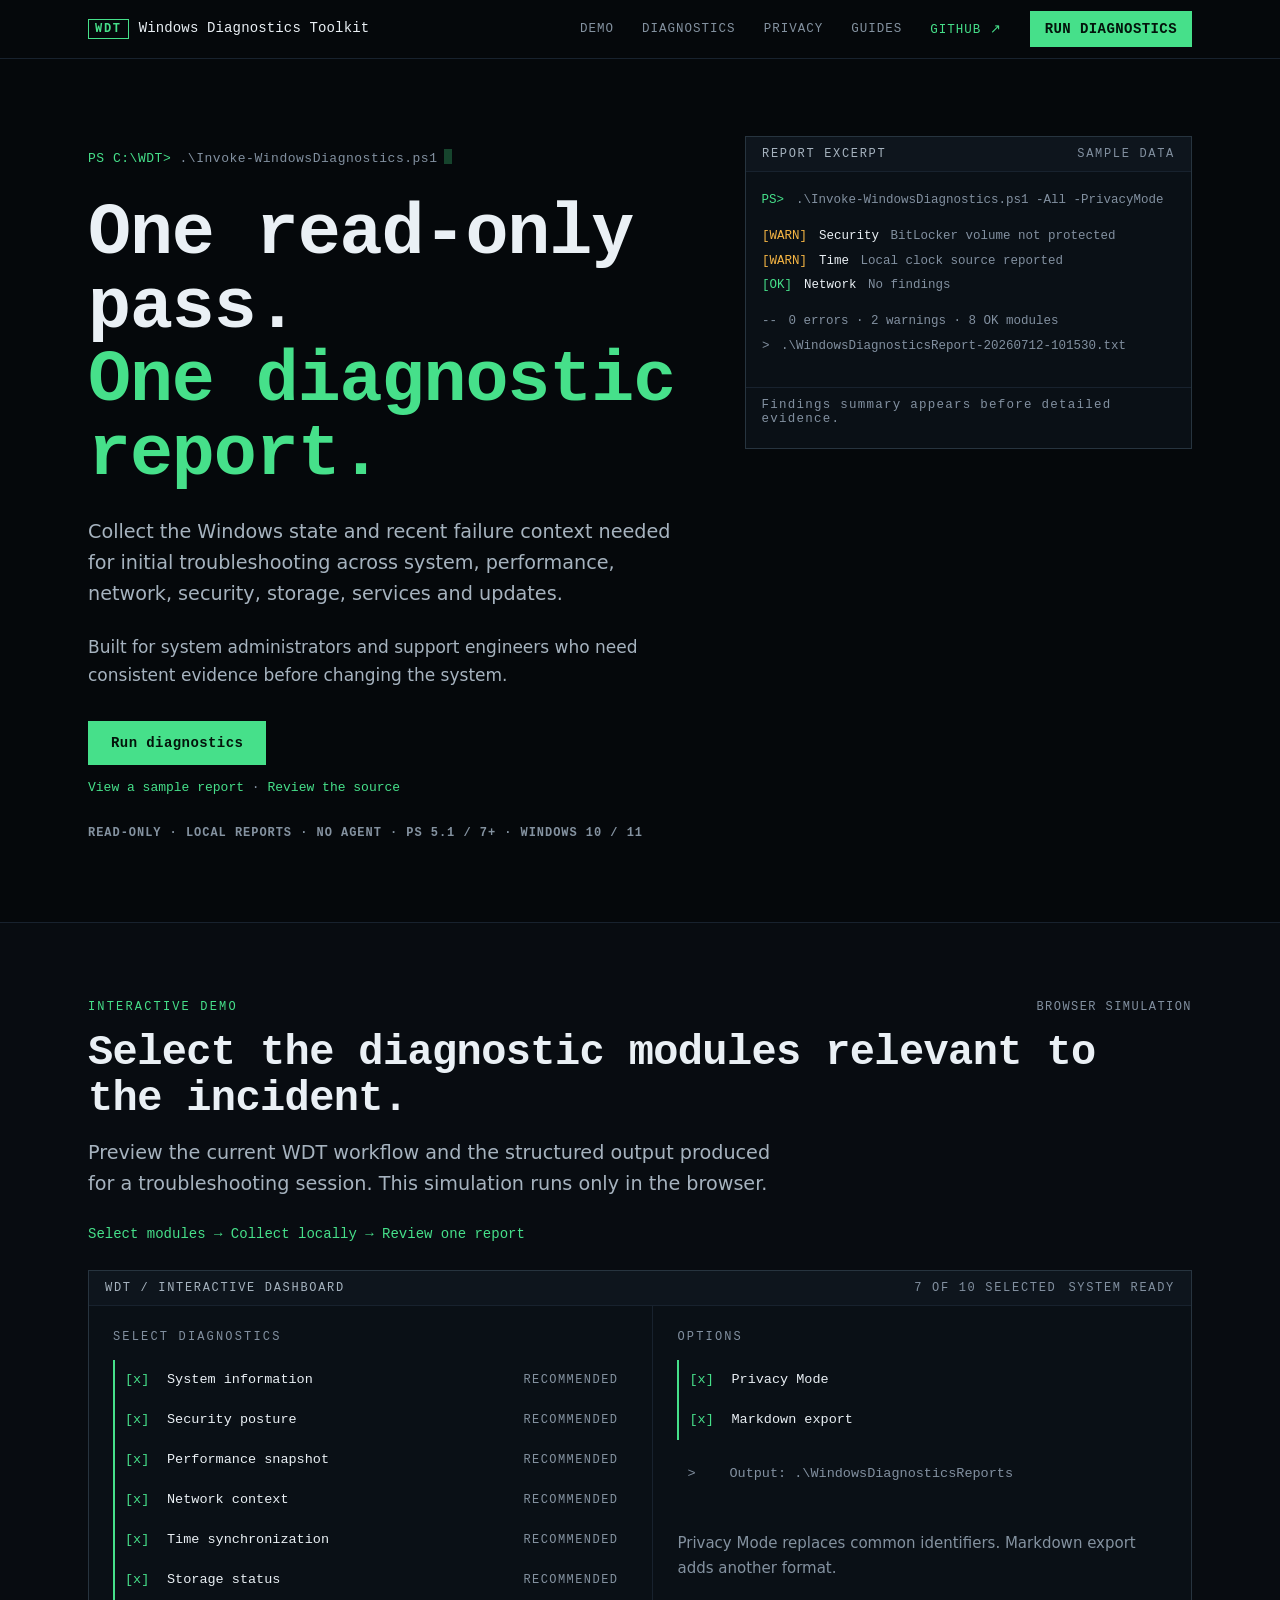
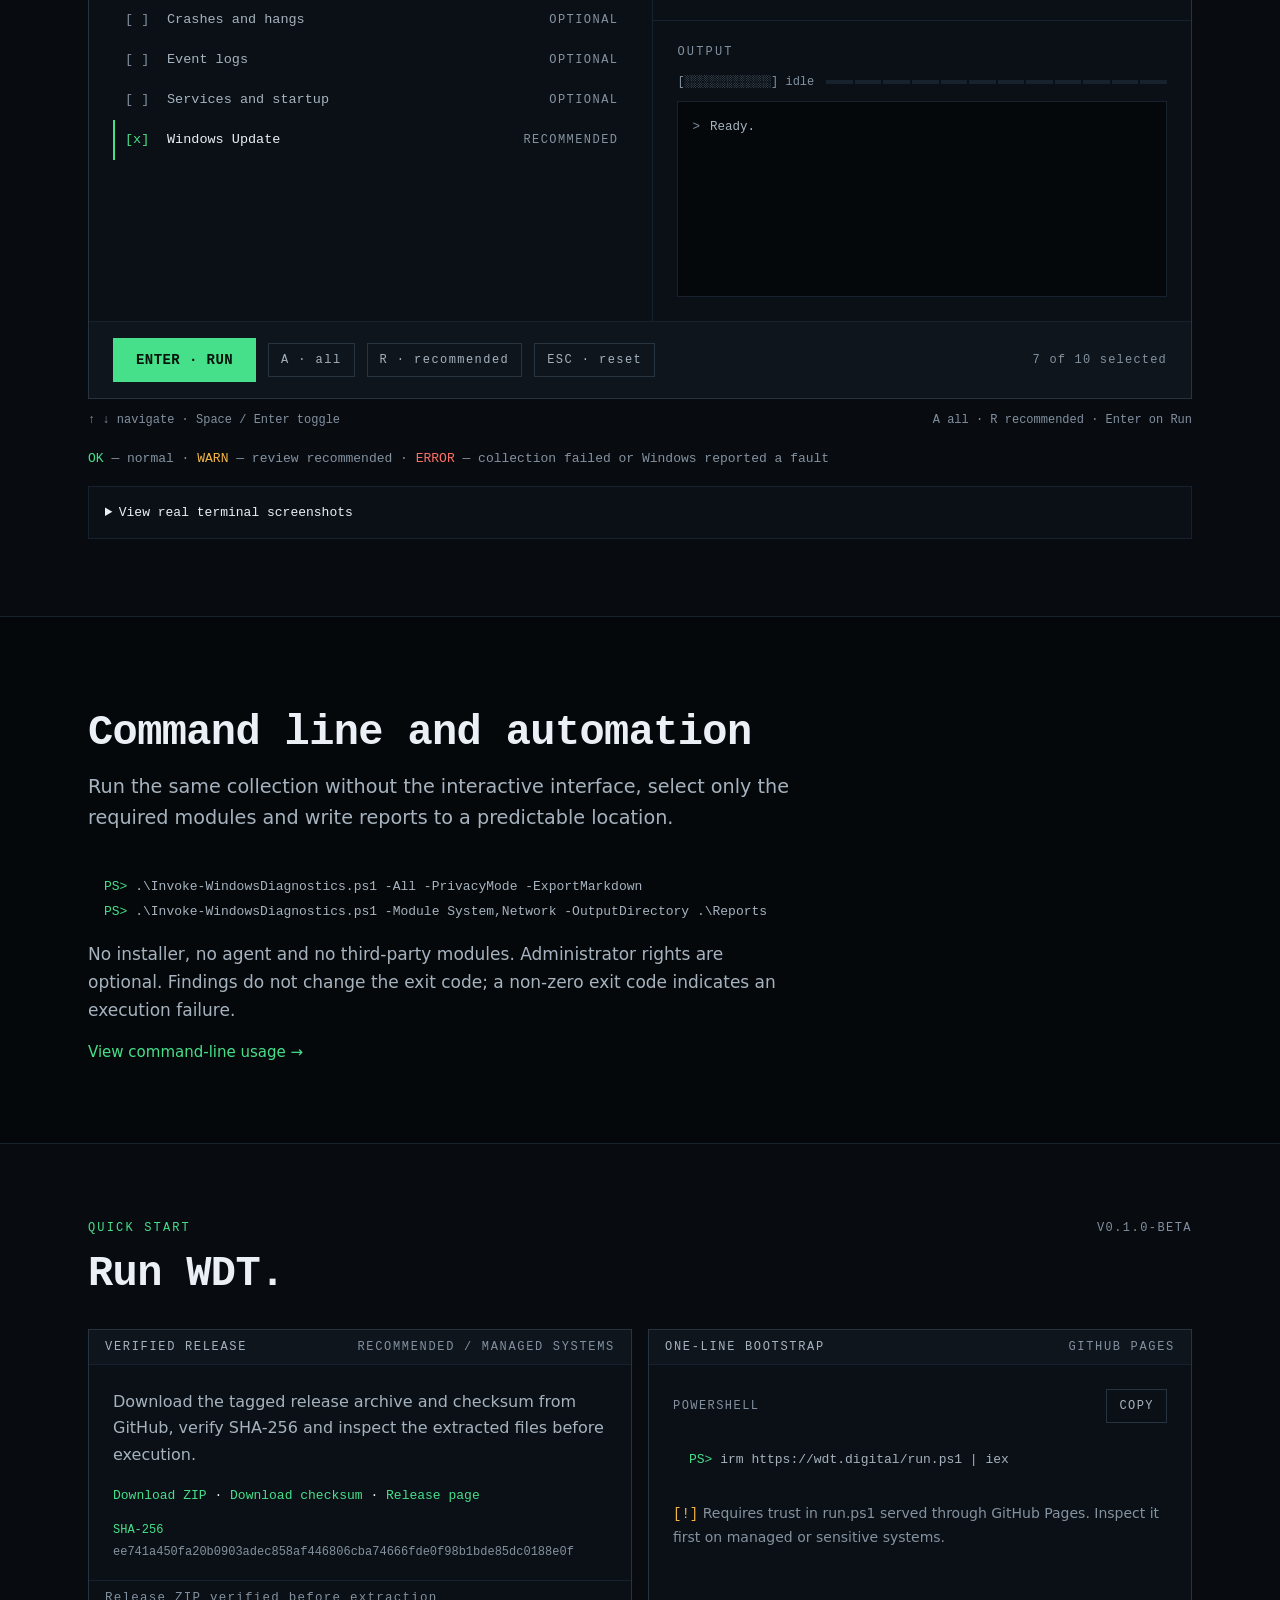
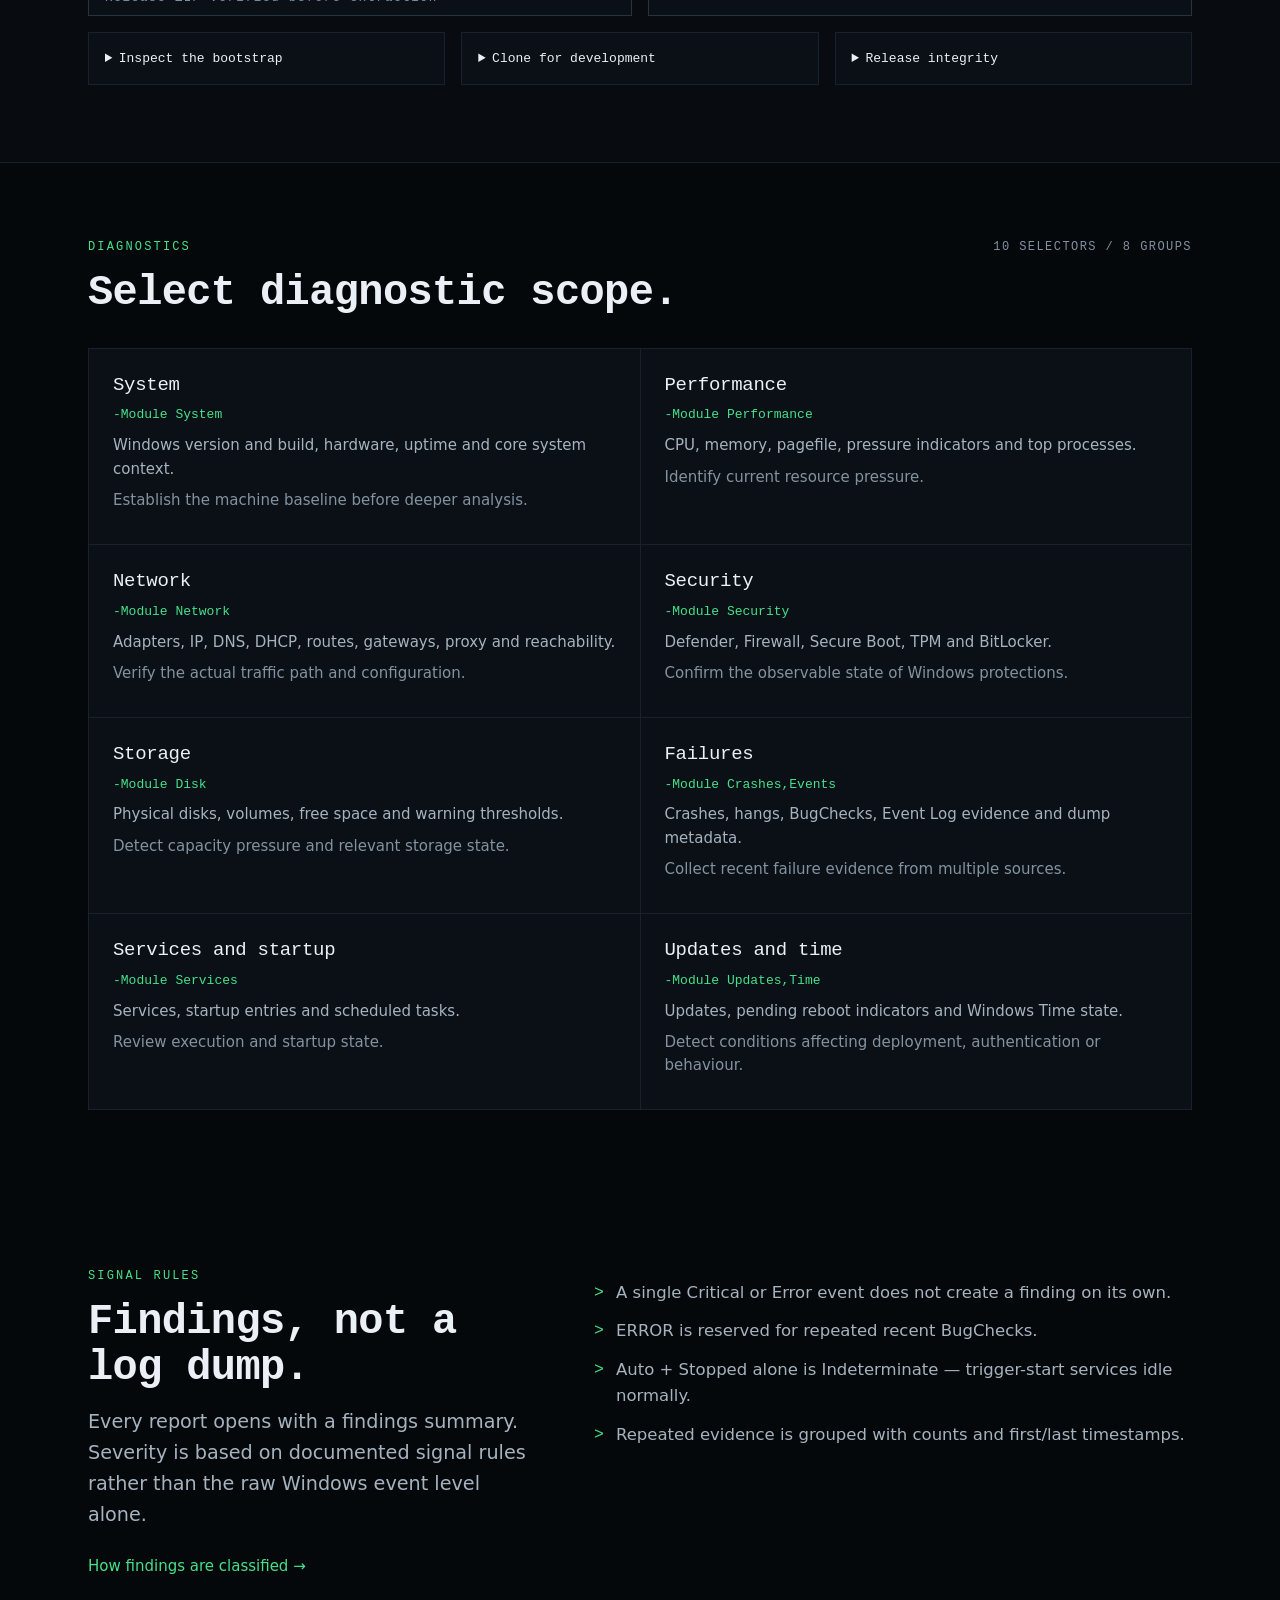
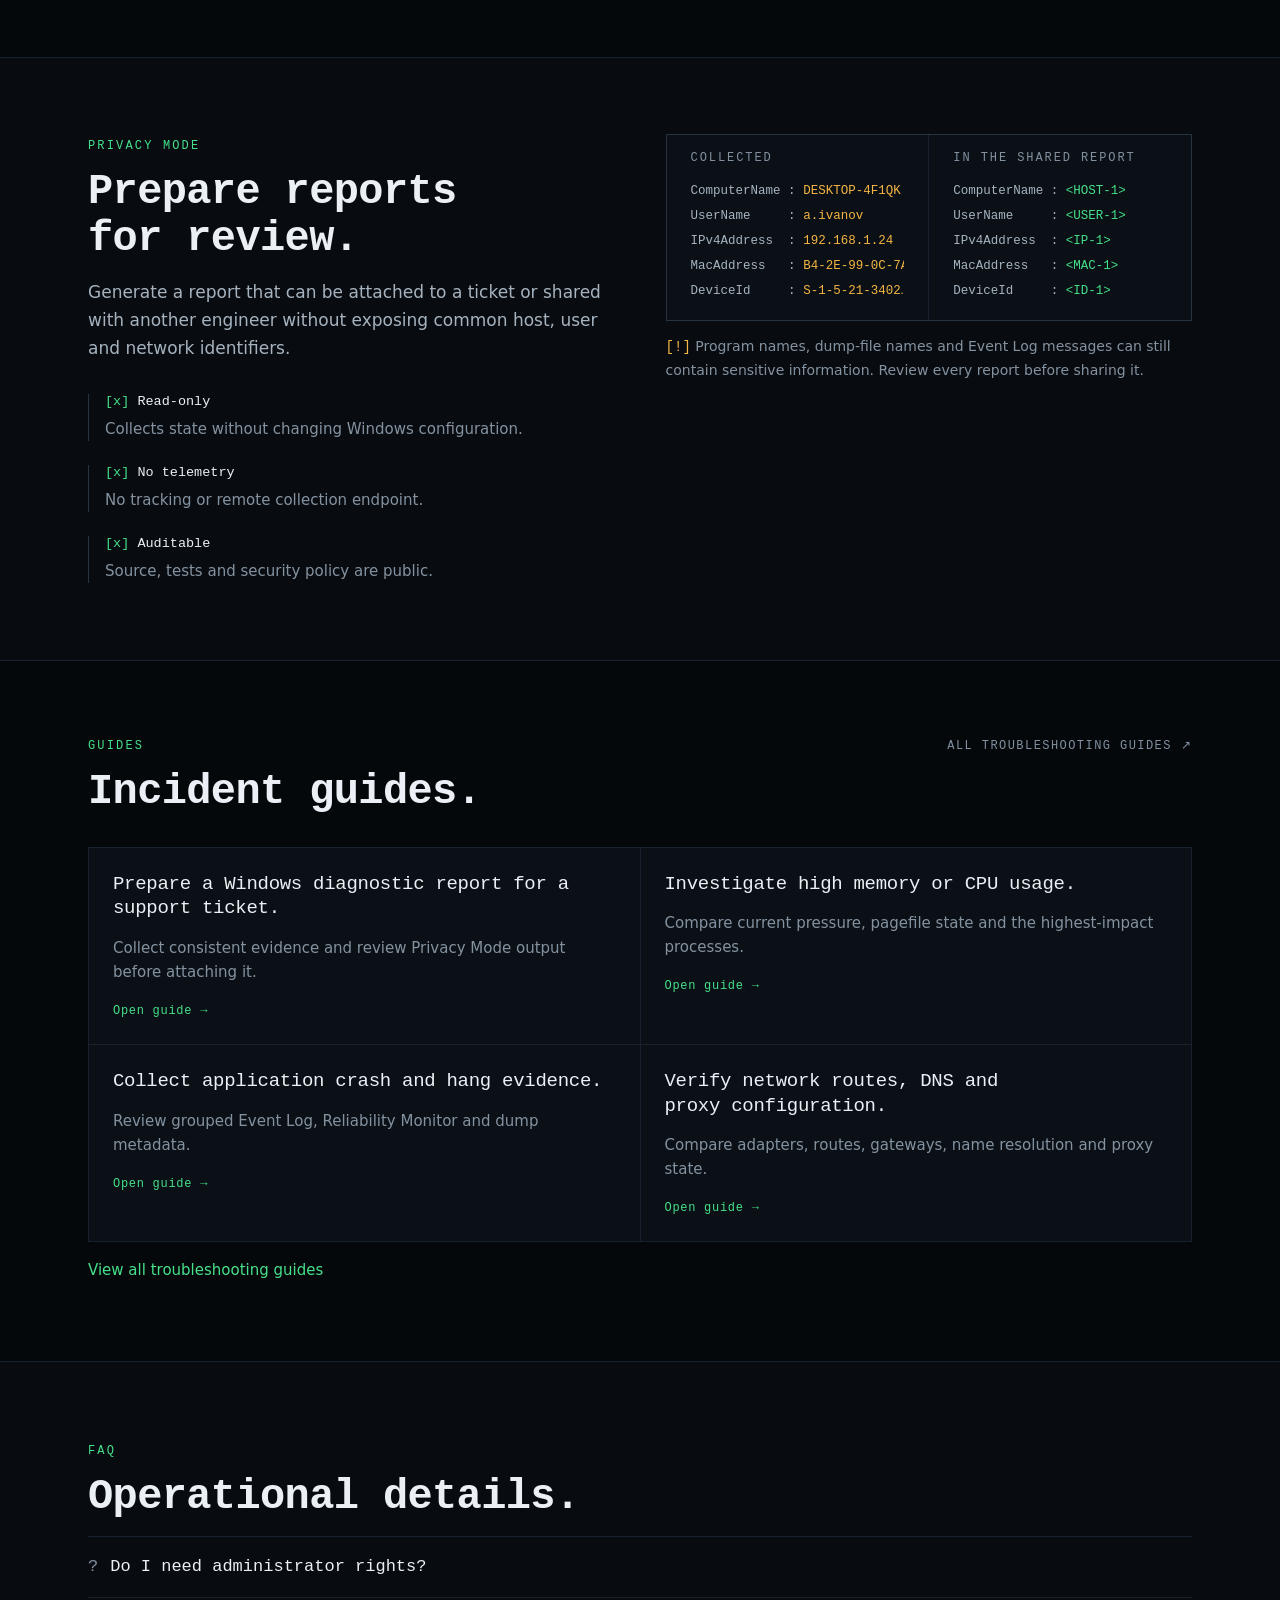
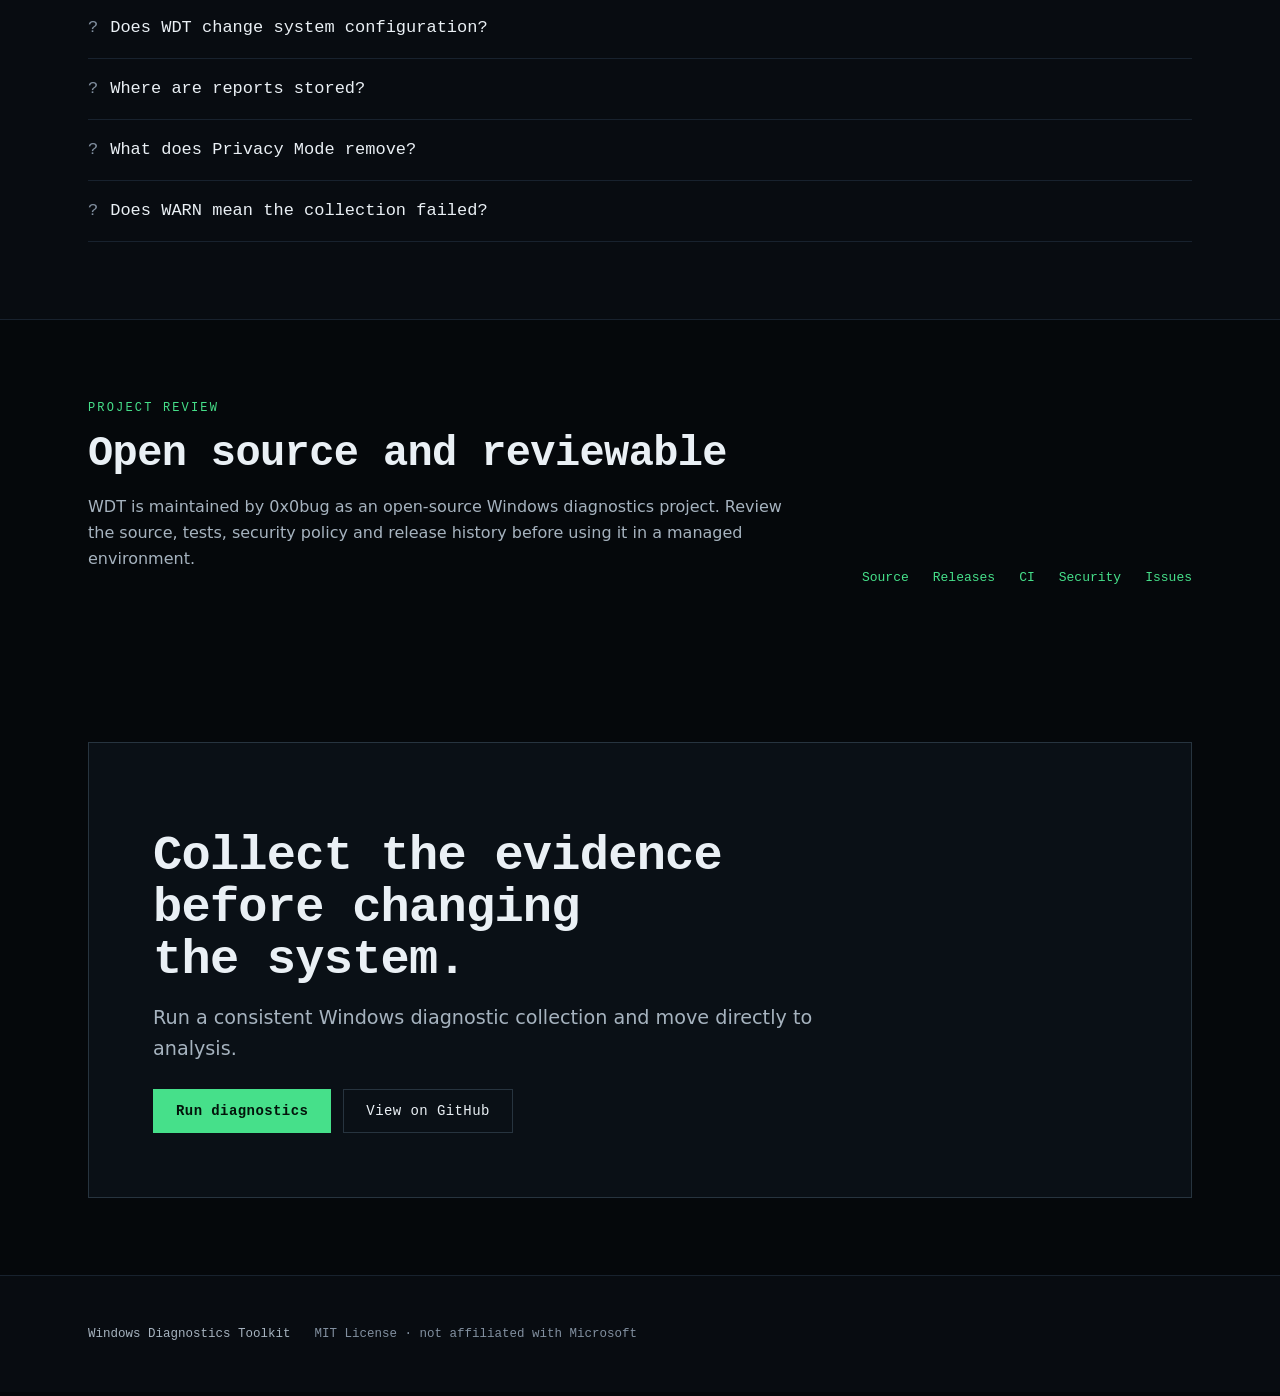
==== commit 78d47e28: "feat: reposition WDT for system administrators" ====
--- a/index.html
+++ b/index.html
@@ -3,8 +3,8 @@
 <head>
   <meta charset="utf-8">
   <meta name="viewport" content="width=device-width, initial-scale=1">
-  <title>Windows Diagnostics Tool for PowerShell | WDT</title>
-  <meta name="description" content="Run a responsive read-only Windows diagnostics TUI and generate local support reports for security, performance, network, crashes, disks, services and updates.">
+  <title>Windows Diagnostic Collection Tool for System Administrators | WDT</title>
+  <meta name="description" content="Collect system, performance, network, security, storage, update and crash diagnostics from Windows 10 and 11 in one structured read-only report.">
   <meta name="robots" content="index,follow,max-image-preview:large,max-snippet:-1,max-video-preview:-1">
   <meta name="theme-color" content="#05080b">
   <link rel="canonical" href="https://wdt.digital/">
@@ -15,19 +15,19 @@
   <meta property="og:type" content="website">
   <meta property="og:site_name" content="Windows Diagnostics Toolkit">
   <meta property="og:locale" content="en_US">
-  <meta property="og:title" content="Windows Diagnostics Tool for PowerShell">
-  <meta property="og:description" content="Responsive read-only Windows diagnostics with local reports, no telemetry and optional Privacy Mode.">
+  <meta property="og:title" content="Windows Diagnostic Collection Tool for System Administrators | WDT">
+  <meta property="og:description" content="Collect system, performance, network, security, storage, update and crash diagnostics from Windows 10 and 11 in one structured read-only report.">
   <meta property="og:url" content="https://wdt.digital/">
   <meta property="og:image" content="https://wdt.digital/assets/social-preview.png">
   <meta property="og:image:width" content="1280">
   <meta property="og:image:height" content="640">
-  <meta property="og:image:alt" content="Windows Diagnostics Toolkit — read-only PowerShell diagnostics">
+  <meta property="og:image:alt" content="Windows Diagnostics Toolkit terminal interface">
 
   <meta name="twitter:card" content="summary_large_image">
-  <meta name="twitter:title" content="Windows Diagnostics Tool for PowerShell">
-  <meta name="twitter:description" content="Select read-only checks in a responsive TUI and generate a local Windows support report.">
+  <meta name="twitter:title" content="Windows Diagnostic Collection Tool for System Administrators | WDT">
+  <meta name="twitter:description" content="Collect system, performance, network, security, storage, update and crash diagnostics from Windows 10 and 11 in one structured read-only report.">
   <meta name="twitter:image" content="https://wdt.digital/assets/social-preview.png">
-  <meta name="twitter:image:alt" content="Windows Diagnostics Toolkit — read-only PowerShell diagnostics">
+  <meta name="twitter:image:alt" content="Windows Diagnostics Toolkit terminal interface">
 
   <script type="application/ld+json">
   {
@@ -38,7 +38,7 @@
         "@id": "https://wdt.digital/#website",
         "url": "https://wdt.digital/",
         "name": "Windows Diagnostics Toolkit",
-        "description": "Open-source read-only Windows diagnostics and troubleshooting guides.",
+        "description": "Collect system, performance, network, security, storage, update and crash diagnostics from Windows 10 and 11 in one structured read-only report.",
         "inLanguage": "en"
       },
       {
@@ -47,9 +47,9 @@
         "url": "https://wdt.digital/",
         "name": "Windows Diagnostics Toolkit",
         "applicationCategory": "UtilitiesApplication",
-        "applicationSubCategory": "Windows system diagnostics",
+        "applicationSubCategory": "Windows diagnostic collection",
         "operatingSystem": ["Windows 10", "Windows 11"],
-        "softwareRequirements": "Windows PowerShell 5.1 or PowerShell 7",
+        "softwareRequirements": "Windows PowerShell 5.1 or PowerShell 7+",
         "isAccessibleForFree": true,
         "offers": {
           "@type": "Offer",
@@ -68,18 +68,15 @@
         },
         "image": "https://wdt.digital/assets/social-preview.png",
         "featureList": [
-          "Responsive interactive terminal interface",
-          "Automatic Unicode and ASCII terminal compatibility",
-          "Read-only Windows diagnostics",
+          "Selective module collection",
+          "Command-line automation",
+          "Findings summary",
           "Local TXT and Markdown reports",
-          "Aggregated OK, WARN and ERROR findings summary",
-          "Security posture checks",
-          "Performance and memory snapshot",
-          "Network, DNS, route and proxy context",
-          "Crash, hang and Event Log diagnostics",
-          "Privacy Mode for shared reports"
+          "Privacy Mode",
+          "Windows PowerShell 5.1 and PowerShell 7+",
+          "No agent or third-party dependencies"
         ],
-        "description": "A dependency-free PowerShell toolkit with a responsive interactive TUI that generates local Windows 10 and Windows 11 support reports without changing system settings.",
+        "description": "Collect system, performance, network, security, storage, update and crash diagnostics from Windows 10 and 11 in one structured read-only report.",
         "mainEntityOfPage": {
           "@id": "https://wdt.digital/#website"
         }
@@ -90,26 +87,18 @@
         "mainEntity": [
           {
             "@type": "Question",
-            "name": "Does the toolkit change Windows settings?",
+            "name": "Do I need administrator rights?",
             "acceptedAnswer": {
               "@type": "Answer",
-              "text": "No. Production diagnostics collect and report state without applying automatic fixes, changing services, editing the registry or reconfiguring the network."
+              "text": "No for the standard collection. Some Windows sources expose less detail without elevation; WDT reports unavailable data and continues where possible."
             }
           },
           {
             "@type": "Question",
-            "name": "Why do I see the ASCII logo?",
+            "name": "Does WDT change system configuration?",
             "acceptedAnswer": {
               "@type": "Answer",
-              "text": "Automatic mode uses Unicode only for compatible interactive UTF-8 output. OEM encodings such as cp866, redirected output and unsupported hosts receive the printable ASCII fallback."
-            }
-          },
-          {
-            "@type": "Question",
-            "name": "Does resizing restart diagnostics?",
-            "acceptedAnswer": {
-              "@type": "Answer",
-              "text": "No. Resize events redraw the current interface and preserve the current selection. A running diagnostic operation is not restarted."
+              "text": "No. Production diagnostics collect and report state without changing services, registry settings, firewall rules or network configuration."
             }
           },
           {
@@ -117,15 +106,23 @@
             "name": "Where are reports stored?",
             "acceptedAnswer": {
               "@type": "Answer",
-              "text": "The interactive TUI writes to .\\WindowsDiagnosticsReports by default. Command-line mode writes to the current directory unless OutputDirectory is provided. Nothing is uploaded automatically."
+              "text": "The interactive interface writes to .\\WindowsDiagnosticsReports by default. Command-line mode writes to the current directory unless OutputDirectory is provided."
             }
           },
           {
             "@type": "Question",
-            "name": "Does WARN mean the tool failed?",
+            "name": "What does Privacy Mode remove?",
             "acceptedAnswer": {
               "@type": "Answer",
-              "text": "No. WARN describes observed state that deserves review. A module execution failure is reported separately with a non-zero exit code."
+              "text": "It replaces common host, user, network and device identifiers with typed tokens. Program names, dump-file names and arbitrary sensitive Event Log text can remain."
+            }
+          },
+          {
+            "@type": "Question",
+            "name": "Does WARN mean the collection failed?",
+            "acceptedAnswer": {
+              "@type": "Answer",
+              "text": "No. WARN identifies collected state worth reviewing. Module execution failures are reported separately and can produce a non-zero exit code."
             }
           }
         ]
@@ -136,586 +133,275 @@
 </head>
 <body class="landing">
 <a class="skip-link" href="#main-content">Skip to content</a>
-<p class="sr-only" id="site-status" role="status" aria-live="polite" aria-atomic="true">
-</p>
+<p class="sr-only" id="site-status" role="status" aria-live="polite" aria-atomic="true"></p>
 <header class="hdr" data-open="false">
-<div class="hdr-in">
-<a class="brand" href="./" aria-label="Windows Diagnostics Toolkit home">
-<span class="brand-mark">WDT</span>
-<span class="brand-name">Windows Diagnostics Toolkit</span>
-</a>
-<button type="button" class="wnav-toggle" aria-expanded="false" aria-controls="site-nav" aria-label="Toggle navigation">≡</button>
-<nav class="wnav" id="site-nav" aria-label="Primary navigation">
-<a href="#try">Try it</a>
-<a href="#checks">Checks</a>
-<a href="#privacy">Privacy</a>
-<a href="cases/">Guides</a>
-<a class="gh" href="https://github.com/0x0bug/windows-diagnostics-toolkit">GitHub ↗</a>
-</nav>
-</div>
+  <div class="hdr-in">
+    <a class="brand" href="./" aria-label="Windows Diagnostics Toolkit home">
+      <span class="brand-mark">WDT</span>
+      <span class="brand-name">Windows Diagnostics Toolkit</span>
+    </a>
+    <button type="button" class="wnav-toggle" aria-expanded="false" aria-controls="site-nav" aria-label="Toggle navigation">≡</button>
+    <nav class="wnav" id="site-nav" aria-label="Primary navigation">
+      <a href="#try">Demo</a>
+      <a href="#checks">Diagnostics</a>
+      <a href="#privacy">Privacy</a>
+      <a href="#guides">Guides</a>
+      <a class="gh" href="https://github.com/0x0bug/windows-diagnostics-toolkit">GitHub ↗</a>
+      <a class="wbtn wbtn--primary nav-run" href="#quick-start">Run diagnostics</a>
+    </nav>
+  </div>
 </header>
 <main id="main-content">
-<section class="sec hero" id="wdt-hero" data-inview="1">
-<div>
-<p class="promptline" data-seq="wait">
-<span class="p">PS C:\WDT&gt;</span> .\Invoke-WindowsDiagnostics.ps1<span class="caret" id="wdt-caret" data-run="0">
-</span>
-</p>
-<h1 class="h-display">
-<span data-seq="wait" style="display: block;">See what Windows is doing.</span> <span data-seq="wait" style="display: block; color: var(--accent);">Change nothing.</span>
-</h1>
-<p class="hint" data-seq="wait">v0.1.0-beta · public prerelease</p>
-<p class="lede" data-seq="wait">A free PowerShell toolkit that reads Windows state and writes local TXT and optional Markdown reports for security, performance, network, crashes, disks, services and updates.</p>
-<p class="hint" data-seq="wait" style="--i: 1;">It changes nothing and uploads nothing automatically. Privacy Mode reduces common identifiers, but review every report before sharing it.</p>
-<div class="row" data-seq="wait" style="margin: var(--s6) 0;">
-<a class="wbtn wbtn--primary" href="#quick-start">&gt; Run diagnostics</a>
-<a class="wbtn" href="#try">Try the interface</a>
-</div>
-<dl class="stats" data-seq="wait">
-<div class="stat">
-<dt>Mode</dt>
-<dd class="on">READ-ONLY</dd>
-</div>
-<div class="stat">
-<dt>Upload</dt>
-<dd>NONE</dd>
-</div>
-<div class="stat">
-<dt>Runtime</dt>
-<dd>PS 5.1 / 7+</dd>
-</div>
-<div class="stat">
-<dt>Platform</dt>
-<dd>WIN 10 / 11</dd>
-</div>
-</dl>
-</div>
-<div class="panel" data-seq="wait">
-<div class="panel-hd">
-<span class="ttl">Report excerpt</span>
-<span class="end">
-<span>SAMPLE / COMPLETE</span>
-</span>
-</div>
-<div class="mono-block">
-<p class="hrow" style="margin: 0 0 var(--s3);">
-<span class="p" style="color: var(--accent);">PS&gt;</span>
-<span class="dt">.\Invoke-WindowsDiagnostics.ps1 -All -PrivacyMode</span>
-</p>
-<p class="hrow" data-seq="wait" style="margin: 0px;">
-<span class="wtag" data-k="ok">[OK]</span>
-<span class="nm">System</span>
-<span class="dt">build 22631 · uptime 6d</span>
-</p>
-<p class="hrow" data-seq="wait" style="margin: 0px;">
-<span class="wtag" data-k="warn">[WARN]</span>
-<span class="nm">Security posture</span>
-<span class="dt">Firewall: Public profile off</span>
-</p>
-<p class="hrow" data-seq="wait" style="margin: 0px;">
-<span class="wtag" data-k="warn">[WARN]</span>
-<span class="nm">Disk health</span>
-<span class="dt">C: 6% free (limit 10%)</span>
-</p>
-<p class="hrow" data-seq="wait" style="margin: 0px;">
-<span class="wtag" data-k="err">[ERROR]</span>
-<span class="nm">Windows Update</span>
-<span class="dt">restart pending since 24 Jul</span>
-</p>
-<p class="hrow" data-seq="wait" style="margin: var(--s3) 0 0;">
-<span class="wtag" data-k="dim">--</span>
-<span class="dt">2 warnings · 1 error · elapsed 4.1s</span>
-</p>
-<p class="hrow" data-seq="wait" style="margin: 0px; --i: 1;">
-<span class="wtag" data-k="dim">&gt;</span>
-<span class="dt">.\WindowsDiagnosticsReport-20260731-113052.txt</span>
-</p>
-</div>
-<p class="panel-ft">The findings summary sits at the top of the file, before the detail.</p>
-</div>
-</section>
-<div class="band" id="try">
-<section class="sec">
-<div class="sec-hd">
-<span class="kicker">01 / Interface</span>
-<span class="kicker-meta">Simulation · nothing runs on your PC</span>
-</div>
-<h2>Tick what to look at. Press run.</h2>
-<p class="lede">Interactive simulation based on the current WDT terminal interface. Nothing runs on your PC. Results, dates, paths and values below are sample/demo data.</p>
-<div class="panel term" id="tui-simulation" data-tab="checks" data-phase="idle">
-<div class="panel-hd">
-<span class="ttl">WDT / interactive dashboard</span>
-<span class="end">
-<span class="num" data-tui-count>7 of 10 selected</span>
-<span data-tui-phase>System ready</span>
-</span>
-</div>
-<div class="tabs" data-tui-tabs>
-<button type="button" class="tab" id="wdt-tab-checks" data-tui-tab="checks" aria-controls="wdt-p-checks">Checks</button>
-<button type="button" class="tab" id="wdt-tab-options" data-tui-tab="options" aria-controls="wdt-p-options">Options</button>
-<button type="button" class="tab" id="wdt-tab-output" data-tui-tab="output" aria-controls="wdt-p-output">Output</button>
-</div>
-<div class="term-body">
-<div class="tpanel" data-panel="checks" id="wdt-p-checks" aria-labelledby="wdt-tab-checks">
-<p class="col-label">Select diagnostics</p>
-<div class="sel">
-<button type="button" class="sel-row" data-tui-module="System" data-recommended="true" aria-pressed="true" data-state="" tabindex="0">
-<span class="mark">[x]</span>
-<span class="sel-name">System information</span>
-<span class="sel-tag">RECOMMENDED</span>
-</button>
-<button type="button" class="sel-row" data-tui-module="Security" data-recommended="true" aria-pressed="true" data-state="" tabindex="-1">
-<span class="mark">[x]</span>
-<span class="sel-name">Security posture</span>
-<span class="sel-tag">RECOMMENDED</span>
-</button>
-<button type="button" class="sel-row" data-tui-module="Performance" data-recommended="true" aria-pressed="true" data-state="" tabindex="-1">
-<span class="mark">[x]</span>
-<span class="sel-name">Performance snapshot</span>
-<span class="sel-tag">RECOMMENDED</span>
-</button>
-<button type="button" class="sel-row" data-tui-module="Network" data-recommended="true" aria-pressed="true" data-state="" tabindex="-1">
-<span class="mark">[x]</span>
-<span class="sel-name">Network context</span>
-<span class="sel-tag">RECOMMENDED</span>
-</button>
-<button type="button" class="sel-row" data-tui-module="Time" data-recommended="true" aria-pressed="true" data-state="" tabindex="-1">
-<span class="mark">[x]</span>
-<span class="sel-name">Time synchronization</span>
-<span class="sel-tag">RECOMMENDED</span>
-</button>
-<button type="button" class="sel-row" data-tui-module="Disk" data-recommended="true" aria-pressed="true" data-state="" tabindex="-1">
-<span class="mark">[x]</span>
-<span class="sel-name">Storage status</span>
-<span class="sel-tag">RECOMMENDED</span>
-</button>
-<button type="button" class="sel-row" data-tui-module="Crashes" data-recommended="false" aria-pressed="false" data-state="" tabindex="-1">
-<span class="mark">[ ]</span>
-<span class="sel-name">Crashes and hangs</span>
-<span class="sel-tag">OPTIONAL</span>
-</button>
-<button type="button" class="sel-row" data-tui-module="Events" data-recommended="false" aria-pressed="false" data-state="" tabindex="-1">
-<span class="mark">[ ]</span>
-<span class="sel-name">Event logs</span>
-<span class="sel-tag">OPTIONAL</span>
-</button>
-<button type="button" class="sel-row" data-tui-module="Services" data-recommended="false" aria-pressed="false" data-state="" tabindex="-1">
-<span class="mark">[ ]</span>
-<span class="sel-name">Services and startup</span>
-<span class="sel-tag">OPTIONAL</span>
-</button>
-<button type="button" class="sel-row" data-tui-module="Updates" data-recommended="true" aria-pressed="true" data-state="" tabindex="-1">
-<span class="mark">[x]</span>
-<span class="sel-name">Windows Update</span>
-<span class="sel-tag">RECOMMENDED</span>
-</button>
-</div>
-</div>
-<div class="tpanel" data-panel="options" id="wdt-p-options" aria-labelledby="wdt-tab-options">
-<p class="col-label">Options</p>
-<div class="sel">
-<button type="button" class="sel-row" data-tui-option="privacy" aria-pressed="true">
-<span class="mark">[x]</span>
-<span class="sel-name">Privacy Mode</span>
-</button>
-<button type="button" class="sel-row" data-tui-option="markdown" aria-pressed="true">
-<span class="mark">[x]</span>
-<span class="sel-name">Markdown export</span>
-</button>
-<p class="static-row">
-<span class="mark">&gt;</span>
-<span>Output: .\WindowsDiagnosticsReports</span>
-</p>
-</div>
-<p class="prose prose--sm" style="margin-top: var(--s5);">Privacy Mode swaps your computer name, user name and addresses for placeholders. Markdown export adds a second copy that pastes cleanly into an issue.</p>
-</div>
-<div class="tpanel" data-panel="output" id="wdt-p-output" aria-labelledby="wdt-tab-output">
-<p class="col-label">Output</p>
-<div class="prog">
-<span class="ascii" data-tui-progress>[░░░░░░░░░░░░] idle</span>
-<span class="rail" aria-hidden="true">
-<i data-on="0">
-</i>
-<i data-on="0">
-</i>
-<i data-on="0">
-</i>
-<i data-on="0">
-</i>
-<i data-on="0">
-</i>
-<i data-on="0">
-</i>
-<i data-on="0">
-</i>
-<i data-on="0">
-</i>
-<i data-on="0">
-</i>
-<i data-on="0">
-</i>
-<i data-on="0">
-</i>
-<i data-on="0">
-</i>
-</span>
-</div>
-<div class="log" role="log" aria-live="off" data-tui-log>
-<div class="log-row" data-new="0">
-<span class="wtag" data-k="dim">&gt;</span>
-<span class="m">Ready. Toggle the checks you want, then press run.</span>
-</div>
-</div>
-</div>
-</div>
-<div class="term-run">
-<button type="button" class="wbtn wbtn--primary" data-tui-action="run">ENTER · RUN</button>
-<button type="button" class="wbtn wbtn--mini" data-tui-action="all">A · all</button>
-<button type="button" class="wbtn wbtn--mini" data-tui-action="recommended">R · recommended</button>
-<button type="button" class="wbtn wbtn--mini" data-tui-action="reset">ESC · reset</button>
-<span class="count num" data-tui-count>7 of 10 selected</span>
-<p class="sr-only" data-tui-live role="status" aria-live="polite" aria-atomic="true">
-</p>
-</div>
-</div>
-<div class="real-shots" data-reveal="scroll">
-<figure class="real-shot">
-<a href="assets/tui-wide-real.png">
-<img src="assets/tui-wide-real.png" width="1540" height="748" loading="lazy" decoding="async" alt="Real Windows Diagnostics Toolkit wide terminal dashboard">
-</a>
-<figcaption>Real WDT interface · <a href="assets/tui-wide-real.png">open full-size image</a>
-</figcaption>
-</figure>
-<figure class="real-shot">
-<a href="assets/tui-result-real.png">
-<img src="assets/tui-result-real.png" width="1538" height="747" loading="lazy" decoding="async" alt="Real Windows Diagnostics Toolkit completed report screen">
-</a>
-<figcaption>Real completed run · <a href="assets/tui-result-real.png">open full-size image</a>
-</figcaption>
-</figure>
-</div>
-<div class="sev" data-reveal="scroll">
-<div>
-<span class="k wtag" data-k="ok">[OK]</span>
-<p>Checked and normal. Nothing for you to do.</p>
-</div>
-<div>
-<span class="k wtag" data-k="warn">[WARN]</span>
-<p>Worth a look, not a failure — the report says where to look.</p>
-</div>
-<div>
-<span class="k wtag" data-k="err">[ERROR]</span>
-<p>A check could not finish, or Windows reported a real fault.</p>
-</div>
-</div>
-</section>
-</div>
-<section class="sec">
-<span class="kicker" data-reveal="scroll">02 / Workflow</span>
-<h2 data-reveal="scroll">Three steps, one file at the end.</h2>
-<div class="flow" data-reveal="scroll">
-<div class="flow-step" data-reveal="scroll" style="--i: 1;">
-<p class="flow-n">STEP 01 · SELECT</p>
-<h3>Choose checks</h3>
-<p class="prose">Ten areas are listed and the sensible ones are already ticked, so pressing run straight away is fine.</p>
-<p class="hint">↑ ↓ navigate · Space / Enter toggle</p>
-</div>
-<div class="flow-step" data-reveal="scroll" style="--i: 2;">
-<p class="flow-n">STEP 02 · RUN</p>
-<h3>Collect locally</h3>
-<p class="prose">It reads state Windows already keeps. No fixes are applied, no settings touched, nothing leaves the machine.</p>
-<p class="hint">A all · R recommended · Enter on Run</p>
-</div>
-<div class="flow-step" data-reveal="scroll" style="--i: 3;">
-<p class="flow-n">STEP 03 · REVIEW</p>
-<h3>Read the findings</h3>
-<p class="prose">Elapsed time, report paths and the count of items worth reviewing appear before the detail.</p>
-<p class="hint">Enter menu · Esc exit</p>
-</div>
-</div>
-</section>
-<div class="band">
-<section class="sec split" id="quick-start">
-<div>
-<span class="kicker" data-reveal="scroll">03 / Quick start</span>
-<h2 data-reveal="scroll">Run the verified beta.</h2>
-<p class="prose" data-reveal="scroll" style="--i: 1;">The first public beta is available as a GitHub prerelease. The bootstrap is fixed to <code>v0.1.0-beta</code> and verifies the release ZIP before execution.</p>
-<ul class="list list--mono" data-reveal="scroll" style="margin-top: var(--s5);">
-<li>
-<span class="b wtag" data-k="ok">[BETA]</span>v0.1.0-beta · public prerelease</li>
-<li>
-<span class="b wtag" data-k="ok">[HASH]</span><span class="release-hash">SHA-256: ee741a450fa20b0903adec858af446806cba74666fde0f98b1bde85dc0188e0f</span></li>
-<li>
-<span class="b wtag" data-k="ok">[FIXED]</span>ZIP and checksum come from one tagged GitHub Release</li>
-</ul>
-<p class="note"><a href="https://github.com/0x0bug/windows-diagnostics-toolkit/releases/tag/v0.1.0-beta">View the GitHub prerelease ↗</a></p>
-</div>
-<div>
-<div class="panel">
-<div class="panel-hd">
-<span class="ttl">PowerShell</span>
-<span class="end">
-<button type="button" class="wbtn wbtn--mini" data-copy-target="quick-command" data-copy-status="site-status" aria-label="Copy the beta bootstrap command">COPY</button>
-</span>
-</div>
-<pre class="mono-block" id="quick-command">
-<span class="p">PS&gt;</span> irm https://wdt.digital/run.ps1 | iex</pre>
-<p class="panel-ft">
-<span class="wtag" data-k="ok">VERIFIED</span> · ZIP checked before extraction</p>
-</div>
-<p class="note">The release ZIP is verified with SHA-256 before extraction. The one-line command still requires trust in the bootstrap served by GitHub Pages. Inspect run.ps1 first on sensitive systems.</p>
-<div class="panel" style="margin-top: var(--s5);">
-<div class="panel-hd"><span class="ttl">Inspect first</span></div>
-<pre class="mono-block"><span class="p">PS&gt;</span> irm https://wdt.digital/run.ps1 -OutFile .\wdt-run.ps1
+  <section class="sec hero" id="wdt-hero" data-inview="1">
+    <div>
+      <p class="promptline" data-seq="wait"><span class="p">PS C:\WDT&gt;</span> .\Invoke-WindowsDiagnostics.ps1<span class="caret" id="wdt-caret" data-run="0"></span></p>
+      <h1 class="h-display">
+        <span data-seq="wait" style="display: block;">One read-only pass.</span>
+        <span data-seq="wait" style="display: block; color: var(--accent);">One diagnostic report.</span>
+      </h1>
+      <p class="lede" data-seq="wait">Collect the Windows state and recent failure context needed for initial troubleshooting across system, performance, network, security, storage, services and updates.</p>
+      <p class="prose" data-seq="wait" style="--i: 1;">Built for system administrators and support engineers who need consistent evidence before changing the system.</p>
+      <div class="hero-actions" data-seq="wait">
+        <a class="wbtn wbtn--primary" href="#quick-start">Run diagnostics</a>
+        <p class="hero-links"><a href="sample-report/">View a sample report</a> <span aria-hidden="true">·</span> <a href="https://github.com/0x0bug/windows-diagnostics-toolkit">Review the source</a></p>
+      </div>
+      <p class="trust-line" data-seq="wait">READ-ONLY · LOCAL REPORTS · NO AGENT · PS 5.1 / 7+ · WINDOWS 10 / 11</p>
+    </div>
+    <div class="panel" data-seq="wait">
+      <div class="panel-hd">
+        <span class="ttl">Report excerpt</span>
+        <span class="end">SAMPLE DATA</span>
+      </div>
+      <div class="mono-block">
+        <p class="hrow" style="margin: 0 0 var(--s3);"><span class="p" style="color: var(--accent);">PS&gt;</span><span class="dt">.\Invoke-WindowsDiagnostics.ps1 -All -PrivacyMode</span></p>
+        <p class="hrow" data-seq="wait" style="margin: 0;"><span class="wtag" data-k="warn">[WARN]</span><span class="nm">Security</span><span class="dt">BitLocker volume not protected</span></p>
+        <p class="hrow" data-seq="wait" style="margin: 0;"><span class="wtag" data-k="warn">[WARN]</span><span class="nm">Time</span><span class="dt">Local clock source reported</span></p>
+        <p class="hrow" data-seq="wait" style="margin: 0;"><span class="wtag" data-k="ok">[OK]</span><span class="nm">Network</span><span class="dt">No findings</span></p>
+        <p class="hrow" data-seq="wait" style="margin: var(--s3) 0 0;"><span class="wtag" data-k="dim">--</span><span class="dt">0 errors · 2 warnings · 8 OK modules</span></p>
+        <p class="hrow" data-seq="wait" style="margin: 0; --i: 1;"><span class="wtag" data-k="dim">&gt;</span><span class="dt">.\WindowsDiagnosticsReport-20260712-101530.txt</span></p>
+      </div>
+      <p class="panel-ft">Findings summary appears before detailed evidence.</p>
+    </div>
+  </section>
+
+  <div class="band" id="try">
+    <section class="sec">
+      <div class="sec-hd">
+        <span class="kicker">Interactive demo</span>
+        <span class="kicker-meta">Browser simulation</span>
+      </div>
+      <h2>Select the diagnostic modules relevant to the incident.</h2>
+      <p class="lede">Preview the current WDT workflow and the structured output produced for a troubleshooting session. This simulation runs only in the browser.</p>
+      <p class="workflow-line">Select modules → Collect locally → Review one report</p>
+      <noscript>
+        <p class="note">The interactive demo requires JavaScript. View the <a href="assets/tui-wide-real.png">real screenshot</a> or <a href="sample-report/">sample report</a> instead.</p>
+      </noscript>
+      <div class="panel term" id="tui-simulation" data-tab="checks" data-phase="idle">
+        <div class="panel-hd">
+          <span class="ttl">WDT / interactive dashboard</span>
+          <span class="end"><span class="num" data-tui-count>7 of 10 selected</span><span data-tui-phase>System ready</span></span>
+        </div>
+        <div class="tabs" data-tui-tabs>
+          <button type="button" class="tab" id="wdt-tab-checks" data-tui-tab="checks" aria-controls="wdt-p-checks">Checks</button>
+          <button type="button" class="tab" id="wdt-tab-options" data-tui-tab="options" aria-controls="wdt-p-options">Options</button>
+          <button type="button" class="tab" id="wdt-tab-output" data-tui-tab="output" aria-controls="wdt-p-output">Output</button>
+        </div>
+        <div class="term-body">
+          <div class="tpanel" data-panel="checks" id="wdt-p-checks" aria-labelledby="wdt-tab-checks">
+            <p class="col-label">Select diagnostics</p>
+            <div class="sel">
+              <button type="button" class="sel-row" data-tui-module="System" data-recommended="true" aria-pressed="true" data-state="" tabindex="0"><span class="mark">[x]</span><span class="sel-name">System information</span><span class="sel-tag">RECOMMENDED</span></button>
+              <button type="button" class="sel-row" data-tui-module="Security" data-recommended="true" aria-pressed="true" data-state="" tabindex="-1"><span class="mark">[x]</span><span class="sel-name">Security posture</span><span class="sel-tag">RECOMMENDED</span></button>
+              <button type="button" class="sel-row" data-tui-module="Performance" data-recommended="true" aria-pressed="true" data-state="" tabindex="-1"><span class="mark">[x]</span><span class="sel-name">Performance snapshot</span><span class="sel-tag">RECOMMENDED</span></button>
+              <button type="button" class="sel-row" data-tui-module="Network" data-recommended="true" aria-pressed="true" data-state="" tabindex="-1"><span class="mark">[x]</span><span class="sel-name">Network context</span><span class="sel-tag">RECOMMENDED</span></button>
+              <button type="button" class="sel-row" data-tui-module="Time" data-recommended="true" aria-pressed="true" data-state="" tabindex="-1"><span class="mark">[x]</span><span class="sel-name">Time synchronization</span><span class="sel-tag">RECOMMENDED</span></button>
+              <button type="button" class="sel-row" data-tui-module="Disk" data-recommended="true" aria-pressed="true" data-state="" tabindex="-1"><span class="mark">[x]</span><span class="sel-name">Storage status</span><span class="sel-tag">RECOMMENDED</span></button>
+              <button type="button" class="sel-row" data-tui-module="Crashes" data-recommended="false" aria-pressed="false" data-state="" tabindex="-1"><span class="mark">[ ]</span><span class="sel-name">Crashes and hangs</span><span class="sel-tag">OPTIONAL</span></button>
+              <button type="button" class="sel-row" data-tui-module="Events" data-recommended="false" aria-pressed="false" data-state="" tabindex="-1"><span class="mark">[ ]</span><span class="sel-name">Event logs</span><span class="sel-tag">OPTIONAL</span></button>
+              <button type="button" class="sel-row" data-tui-module="Services" data-recommended="false" aria-pressed="false" data-state="" tabindex="-1"><span class="mark">[ ]</span><span class="sel-name">Services and startup</span><span class="sel-tag">OPTIONAL</span></button>
+              <button type="button" class="sel-row" data-tui-module="Updates" data-recommended="true" aria-pressed="true" data-state="" tabindex="-1"><span class="mark">[x]</span><span class="sel-name">Windows Update</span><span class="sel-tag">RECOMMENDED</span></button>
+            </div>
+          </div>
+          <div class="tpanel" data-panel="options" id="wdt-p-options" aria-labelledby="wdt-tab-options">
+            <p class="col-label">Options</p>
+            <div class="sel">
+              <button type="button" class="sel-row" data-tui-option="privacy" aria-pressed="true"><span class="mark">[x]</span><span class="sel-name">Privacy Mode</span></button>
+              <button type="button" class="sel-row" data-tui-option="markdown" aria-pressed="true"><span class="mark">[x]</span><span class="sel-name">Markdown export</span></button>
+              <p class="static-row"><span class="mark">&gt;</span><span>Output: .\WindowsDiagnosticsReports</span></p>
+            </div>
+            <p class="prose prose--sm" style="margin-top: var(--s5);">Privacy Mode replaces common identifiers. Markdown export adds another format.</p>
+          </div>
+          <div class="tpanel" data-panel="output" id="wdt-p-output" aria-labelledby="wdt-tab-output">
+            <p class="col-label">Output</p>
+            <div class="prog">
+              <span class="ascii" data-tui-progress>[░░░░░░░░░░░░] idle</span>
+              <span class="rail" aria-hidden="true"><i data-on="0"></i><i data-on="0"></i><i data-on="0"></i><i data-on="0"></i><i data-on="0"></i><i data-on="0"></i><i data-on="0"></i><i data-on="0"></i><i data-on="0"></i><i data-on="0"></i><i data-on="0"></i><i data-on="0"></i></span>
+            </div>
+            <div class="log" role="log" aria-live="off" data-tui-log><div class="log-row" data-new="0"><span class="wtag" data-k="dim">&gt;</span><span class="m">Ready.</span></div></div>
+          </div>
+        </div>
+        <div class="term-run">
+          <button type="button" class="wbtn wbtn--primary" data-tui-action="run">ENTER · RUN</button>
+          <button type="button" class="wbtn wbtn--mini" data-tui-action="all">A · all</button>
+          <button type="button" class="wbtn wbtn--mini" data-tui-action="recommended">R · recommended</button>
+          <button type="button" class="wbtn wbtn--mini" data-tui-action="reset">ESC · reset</button>
+          <span class="count num" data-tui-count>7 of 10 selected</span>
+          <p class="sr-only" data-tui-live role="status" aria-live="polite" aria-atomic="true"></p>
+        </div>
+      </div>
+      <p class="tui-hints"><span>↑ ↓ navigate · Space / Enter toggle</span><span>A all · R recommended · Enter on Run</span></p>
+      <p class="severity-line"><span class="wtag" data-k="ok">OK</span> — normal · <span class="wtag" data-k="warn">WARN</span> — review recommended · <span class="wtag" data-k="err">ERROR</span> — collection failed or Windows reported a fault</p>
+      <details class="screenshot-details">
+        <summary>View real terminal screenshots</summary>
+        <div class="real-shots">
+          <figure class="real-shot"><a href="assets/tui-wide-real.png"><img src="assets/tui-wide-real.png" width="1540" height="748" loading="lazy" decoding="async" alt="Real Windows Diagnostics Toolkit wide terminal dashboard"></a><figcaption>Real WDT interface · <a href="assets/tui-wide-real.png">open full-size image</a></figcaption></figure>
+          <figure class="real-shot"><a href="assets/tui-result-real.png"><img src="assets/tui-result-real.png" width="1538" height="747" loading="lazy" decoding="async" alt="Real Windows Diagnostics Toolkit completed report screen"></a><figcaption>Real completed run · <a href="assets/tui-result-real.png">open full-size image</a></figcaption></figure>
+        </div>
+      </details>
+    </section>
+  </div>
+
+  <section class="sec" aria-labelledby="automation-title">
+    <h2 id="automation-title">Command line and automation</h2>
+    <p class="lede">Run the same collection without the interactive interface, select only the required modules and write reports to a predictable location.</p>
+    <pre class="mono-block"><span class="p">PS&gt;</span> .\Invoke-WindowsDiagnostics.ps1 -All -PrivacyMode -ExportMarkdown
+<span class="p">PS&gt;</span> .\Invoke-WindowsDiagnostics.ps1 -Module System,Network -OutputDirectory .\Reports</pre>
+    <p class="prose">No installer, no agent and no third-party modules. Administrator rights are optional. Findings do not change the exit code; a non-zero exit code indicates an execution failure.</p>
+    <p class="note"><a href="https://github.com/0x0bug/windows-diagnostics-toolkit/blob/main/docs/usage.md">View command-line usage →</a></p>
+  </section>
+
+  <div class="band">
+    <section class="sec" id="quick-start">
+      <div class="sec-hd"><span class="kicker">Quick start</span><span class="kicker-meta">v0.1.0-beta</span></div>
+      <h2>Run WDT.</h2>
+      <div class="run-methods">
+        <article class="panel run-method">
+          <div class="panel-hd"><span class="ttl">Verified release</span><span class="end">RECOMMENDED / MANAGED SYSTEMS</span></div>
+          <div class="run-method-body">
+            <p>Download the tagged release archive and checksum from GitHub, verify SHA-256 and inspect the extracted files before execution.</p>
+            <p class="release-links"><a href="https://github.com/0x0bug/windows-diagnostics-toolkit/releases/download/v0.1.0-beta/windows-diagnostics-toolkit-v0.1.0-beta.zip">Download ZIP</a> · <a href="https://github.com/0x0bug/windows-diagnostics-toolkit/releases/download/v0.1.0-beta/windows-diagnostics-toolkit-v0.1.0-beta.zip.sha256">Download checksum</a> · <a href="https://github.com/0x0bug/windows-diagnostics-toolkit/releases/tag/v0.1.0-beta">Release page</a></p>
+            <p class="hash-value"><span class="wtag" data-k="ok">SHA-256</span> ee741a450fa20b0903adec858af446806cba74666fde0f98b1bde85dc0188e0f</p>
+            <p class="panel-ft">Release ZIP verified before extraction</p>
+          </div>
+        </article>
+        <article class="panel run-method">
+          <div class="panel-hd"><span class="ttl">One-line bootstrap</span><span class="end">GITHUB PAGES</span></div>
+          <div class="run-method-body">
+            <div class="copy-row"><span>PowerShell</span><button type="button" class="wbtn wbtn--mini" data-copy-target="quick-command" data-copy-status="site-status" aria-label="Copy the bootstrap command">COPY</button></div>
+            <pre class="mono-block" id="quick-command"><span class="p">PS&gt;</span> irm https://wdt.digital/run.ps1 | iex</pre>
+            <p class="warning-note"><span class="wtag" data-k="warn">[!]</span> Requires trust in run.ps1 served through GitHub Pages. Inspect it first on managed or sensitive systems.</p>
+          </div>
+        </article>
+      </div>
+      <div class="run-details">
+        <details><summary>Inspect the bootstrap</summary><pre class="mono-block"><span class="p">PS&gt;</span> irm https://wdt.digital/run.ps1 -OutFile .\wdt-run.ps1
 <span class="p">PS&gt;</span> notepad .\wdt-run.ps1
-<span class="p">PS&gt;</span> .\wdt-run.ps1</pre>
-</div>
-<div class="panel" style="margin-top: var(--s5);">
-<div class="panel-hd"><span class="ttl">Clone for development</span></div>
-<pre class="mono-block"><span class="p">PS&gt;</span> git clone https://github.com/0x0bug/windows-diagnostics-toolkit.git
+<span class="p">PS&gt;</span> .\wdt-run.ps1</pre></details>
+        <details><summary>Clone for development</summary><pre class="mono-block"><span class="p">PS&gt;</span> git clone https://github.com/0x0bug/windows-diagnostics-toolkit.git
 <span class="p">PS&gt;</span> cd windows-diagnostics-toolkit
-<span class="p">PS&gt;</span> .\Invoke-WindowsDiagnostics.ps1</pre>
-<p class="panel-ft">Recommended for source inspection and development</p>
-</div>
-</div>
-</section>
-</div>
-<section class="sec" id="checks">
-<div class="sec-hd" data-reveal="scroll">
-<span class="kicker">04 / Diagnostics</span>
-<span class="kicker-meta">10 modules / 6 areas</span>
-</div>
-<h2 data-reveal="scroll">One report. Ten modules.</h2>
-<p class="lede" data-reveal="scroll" style="--i: 1;">Collect broad context, or run only the area that matches your problem. Each row links to a guide written for the symptom rather than for the module.</p>
-<div class="tw" data-reveal="scroll" style="--i: 2;">
-<div class="matrix" role="table" aria-label="Diagnostic areas and the guide for each">
-<div class="mrow mhead" role="row">
-<span role="columnheader">Area</span>
-<span role="columnheader">Modules</span>
-<span role="columnheader">Question it answers</span>
-<span role="columnheader">
-<span class="sr-only">Guide</span>
-</span>
-</div>
-<div class="mrow" role="row">
-<span class="area" role="rowheader">System + performance</span>
-<span class="mods" role="cell">OS · CPU · memory · GPU · uptime · pagefile · top processes</span>
-<span class="ans" role="cell">Why the machine feels slow or runs out of memory.</span>
-<span role="cell">
-<a class="go" href="cases/windows-high-memory-usage.html">GUIDE ↗</a>
-</span>
-</div>
-<div class="mrow" role="row">
-<span class="area" role="rowheader">Security posture</span>
-<span class="mods" role="cell">Defender · Firewall · Secure Boot · TPM · BitLocker</span>
-<span class="ans" role="cell">Whether the protections you expect are actually switched on.</span>
-<span role="cell">
-<a class="go" href="cases/windows-firewall-disabled.html">GUIDE ↗</a>
-</span>
-</div>
-<div class="mrow" role="row">
-<span class="area" role="rowheader">Network context</span>
-<span class="mods" role="cell">Adapters · DNS · DHCP · routes · gateways · proxy · reachability</span>
-<span class="ans" role="cell">Where traffic really goes before you blame the router.</span>
-<span role="cell">
-<a class="go" href="cases/windows-network-routes.html">GUIDE ↗</a>
-</span>
-</div>
-<div class="mrow" role="row">
-<span class="area" role="rowheader">Crashes + Event Logs</span>
-<span class="mods" role="cell">Application errors · hangs · BugCheck events · dump metadata</span>
-<span class="ans" role="cell">What Windows recorded when a program or the PC fell over.</span>
-<span role="cell">
-<a class="go" href="cases/windows-application-crashes.html">GUIDE ↗</a>
-</span>
-</div>
-<div class="mrow" role="row">
-<span class="area" role="rowheader">Disk health</span>
-<span class="mods" role="cell">Physical disk state · volumes · free-space warnings</span>
-<span class="ans" role="cell">How much space is left and whether a drive reports trouble.</span>
-<span role="cell">
-<a class="go" href="cases/windows-disk-health-low-space.html">GUIDE ↗</a>
-</span>
-</div>
-<div class="mrow" role="row">
-<span class="area" role="rowheader">Time + Windows Update</span>
-<span class="mods" role="cell">W32Time · update services · recent updates · reboot indicators</span>
-<span class="ans" role="cell">Whether the clock or a pending update is holding something back.</span>
-<span role="cell">
-<a class="go" href="cases/windows-update-pending-reboot.html">GUIDE ↗</a>
-</span>
-</div>
-</div>
-</div>
-</section>
-<div class="band" id="privacy">
-<section class="sec split">
-<div>
-<span class="kicker" data-reveal="scroll">05 / Privacy</span>
-<h2 data-reveal="scroll">Local first. Share only what you choose.</h2>
-<p class="prose" data-reveal="scroll" style="--i: 1;">Reports stay in the folder you picked. With Privacy Mode on, identifying values become stable placeholders, so the report stays readable without naming you or your machine.</p>
-<dl class="claims" data-reveal="scroll" style="--i: 2;">
-<div class="claim">
-<dt>
-<span class="wtag" data-k="ok">[x]</span> Read-only</dt>
-<dd>No registry, service, firewall, DNS or configuration changes.</dd>
-</div>
-<div class="claim">
-<dt>
-<span class="wtag" data-k="ok">[x]</span> No telemetry</dt>
-<dd>No upload, remote collection or tracking endpoint.</dd>
-</div>
-<div class="claim">
-<dt>
-<span class="wtag" data-k="ok">[x]</span> Auditable</dt>
-<dd>Source code, validation policy and tests are public.</dd>
-</div>
-</dl>
-</div>
-<div>
-<div class="diff">
-<div data-reveal="scroll">
-<h3>Collected</h3>
-<pre>ComputerName : <span class="was">DESKTOP-4F1QK</span>
+<span class="p">PS&gt;</span> .\Invoke-WindowsDiagnostics.ps1</pre></details>
+        <details><summary>Release integrity</summary><pre class="mono-block"><span class="p">PS&gt;</span> $expected = 'ee741a450fa20b0903adec858af446806cba74666fde0f98b1bde85dc0188e0f'
+<span class="p">PS&gt;</span> (Get-FileHash .\windows-diagnostics-toolkit-v0.1.0-beta.zip -Algorithm SHA256).Hash.ToLowerInvariant() -eq $expected</pre><p>The tagged release binds the archive to a published version. SHA-256 detects whether the downloaded ZIP differs from the expected bytes; it does not establish who produced the file. The ZIP checksum does not authenticate bootstrap code already passed to <code>iex</code>.</p></details>
+      </div>
+    </section>
+  </div>
+
+  <section class="sec" id="checks">
+    <div class="sec-hd"><span class="kicker">Diagnostics</span><span class="kicker-meta">10 selectors / 8 groups</span></div>
+    <h2>Select diagnostic scope.</h2>
+    <div class="diagnostic-grid">
+      <article class="diagnostic-card"><h3>System</h3><p class="module-selector"><code>-Module System</code></p><p>Windows version and build, hardware, uptime and core system context.</p><p class="purpose">Establish the machine baseline before deeper analysis.</p></article>
+      <article class="diagnostic-card"><h3>Performance</h3><p class="module-selector"><code>-Module Performance</code></p><p>CPU, memory, pagefile, pressure indicators and top processes.</p><p class="purpose">Identify current resource pressure.</p></article>
+      <article class="diagnostic-card"><h3>Network</h3><p class="module-selector"><code>-Module Network</code></p><p>Adapters, IP, DNS, DHCP, routes, gateways, proxy and reachability.</p><p class="purpose">Verify the actual traffic path and configuration.</p></article>
+      <article class="diagnostic-card"><h3>Security</h3><p class="module-selector"><code>-Module Security</code></p><p>Defender, Firewall, Secure Boot, TPM and BitLocker.</p><p class="purpose">Confirm the observable state of Windows protections.</p></article>
+      <article class="diagnostic-card"><h3>Storage</h3><p class="module-selector"><code>-Module Disk</code></p><p>Physical disks, volumes, free space and warning thresholds.</p><p class="purpose">Detect capacity pressure and relevant storage state.</p></article>
+      <article class="diagnostic-card"><h3>Failures</h3><p class="module-selector"><code>-Module Crashes,Events</code></p><p>Crashes, hangs, BugChecks, Event Log evidence and dump metadata.</p><p class="purpose">Collect recent failure evidence from multiple sources.</p></article>
+      <article class="diagnostic-card"><h3>Services and startup</h3><p class="module-selector"><code>-Module Services</code></p><p>Services, startup entries and scheduled tasks.</p><p class="purpose">Review execution and startup state.</p></article>
+      <article class="diagnostic-card"><h3>Updates and time</h3><p class="module-selector"><code>-Module Updates,Time</code></p><p>Updates, pending reboot indicators and Windows Time state.</p><p class="purpose">Detect conditions affecting deployment, authentication or behaviour.</p></article>
+    </div>
+  </section>
+
+  <section class="sec findings" aria-labelledby="findings-title">
+    <div><span class="kicker">Signal rules</span><h2 id="findings-title">Findings, not a log dump.</h2><p class="lede">Every report opens with a findings summary. Severity is based on documented signal rules rather than the raw Windows event level alone.</p><p class="note"><a href="https://github.com/0x0bug/windows-diagnostics-toolkit/blob/main/docs/usage.md#findings-and-exit-codes">How findings are classified →</a></p></div>
+    <ul class="list findings-list">
+      <li>A single Critical or Error event does not create a finding on its own.</li>
+      <li>ERROR is reserved for repeated recent BugChecks.</li>
+      <li>Auto + Stopped alone is Indeterminate — trigger-start services idle normally.</li>
+      <li>Repeated evidence is grouped with counts and first/last timestamps.</li>
+    </ul>
+  </section>
+
+  <div class="band" id="privacy">
+    <section class="sec split">
+      <div>
+        <span class="kicker">Privacy Mode</span>
+        <h2>Prepare reports for review.</h2>
+        <p class="prose">Generate a report that can be attached to a ticket or shared with another engineer without exposing common host, user and network identifiers.</p>
+        <dl class="claims">
+          <div class="claim"><dt><span class="wtag" data-k="ok">[x]</span> Read-only</dt><dd>Collects state without changing Windows configuration.</dd></div>
+          <div class="claim"><dt><span class="wtag" data-k="ok">[x]</span> No telemetry</dt><dd>No tracking or remote collection endpoint.</dd></div>
+          <div class="claim"><dt><span class="wtag" data-k="ok">[x]</span> Auditable</dt><dd>Source, tests and security policy are public.</dd></div>
+        </dl>
+      </div>
+      <div>
+        <div class="diff">
+          <div><h3>Collected</h3><pre>ComputerName : <span class="was">DESKTOP-4F1QK</span>
 UserName     : <span class="was">a.ivanov</span>
 IPv4Address  : <span class="was">192.168.1.24</span>
 MacAddress   : <span class="was">B4-2E-99-0C-7A-11</span>
-DeviceId     : <span class="was">S-1-5-21-3402…</span>
-</pre>
-</div>
-<div data-reveal="scroll" style="--i: 2;">
-<h3>In the shared report</h3>
-<pre>ComputerName : <span class="now">&lt;HOST-1&gt;</span>
+DeviceId     : <span class="was">S-1-5-21-3402…</span></pre></div>
+          <div><h3>In the shared report</h3><pre>ComputerName : <span class="now">&lt;HOST-1&gt;</span>
 UserName     : <span class="now">&lt;USER-1&gt;</span>
 IPv4Address  : <span class="now">&lt;IP-1&gt;</span>
 MacAddress   : <span class="now">&lt;MAC-1&gt;</span>
-DeviceId     : <span class="now">&lt;ID-1&gt;</span>
-</pre>
-</div>
-</div>
-<p class="note">
-<span class="wtag" data-k="warn">[!]</span> Program and dump-file names stay visible — that is the useful part. Event Log messages can still contain something personal, so read the file before posting it anywhere.</p>
-</div>
-</section>
-</div>
-<section class="sec">
-<div class="sec-hd" data-reveal="scroll">
-<span class="kicker">06 / Guides</span>
-<a class="kicker-meta" href="cases/">All guides ↗</a>
-</div>
-<h2 data-reveal="scroll">Start from the symptom.</h2>
-<p class="lede" data-reveal="scroll" style="--i: 1;">Each guide names the check to run, the evidence it produces, how to read it, and what the toolkit deliberately leaves alone.</p>
-<div class="gfeat" data-reveal="scroll" style="--i: 2;">
-<a class="gcard" href="cases/windows-diagnostic-report-for-tech-support.html">
-<span class="n">01 · Support report</span>
-<h3>Collect a diagnostic report for tech support</h3>
-<p>Produce one redacted TXT and Markdown file you can attach to a support request.</p>
-<span class="go">Open guide ↗</span>
-</a>
-<a class="gcard" href="cases/windows-application-crashes.html">
-<span class="n">02 · Application crash logs</span>
-<h3>Find Windows application crash logs</h3>
-<p>Confirm repeated failures with error, hang, BugCheck and dump evidence.</p>
-<span class="go">Open guide ↗</span>
-</a>
-</div>
-<div class="glist" style="margin-top: var(--s6);">
-<a class="grow" href="cases/windows-high-memory-usage.html">
-<span class="n">03</span>
-<span class="t">Windows is using too much memory</span>
-<span class="p">Compare free memory, pagefile use and the heaviest processes.</span>
-<span class="go">Open ↗</span>
-</a>
-<a class="grow" href="cases/windows-update-pending-reboot.html">
-<span class="n">04</span>
-<span class="t">Windows Update may need a restart</span>
-<span class="p">Check installed updates, reboot indicators and update services.</span>
-<span class="go">Open ↗</span>
-</a>
-<a class="grow" href="cases/windows-disk-health-low-space.html">
-<span class="n">05</span>
-<span class="t">Disk space is low or disk health is unclear</span>
-<span class="p">List physical disk state and volume free space with a warning threshold.</span>
-<span class="go">Open ↗</span>
-</a>
-<a class="grow" href="cases/windows-firewall-disabled.html">
-<span class="n">06</span>
-<span class="t">Windows Firewall profiles are disabled</span>
-<span class="p">Check Domain, Private and Public state with Defender and Secure Boot context.</span>
-<span class="go">Open ↗</span>
-</a>
-<a class="grow" href="cases/windows-time-service-stopped.html">
-<span class="n">07</span>
-<span class="t">Windows Time service is stopped</span>
-<span class="p">Inspect W32Time state, start mode, clock values and configured source.</span>
-<span class="go">Open ↗</span>
-</a>
-<a class="grow" href="cases/windows-network-routes.html">
-<span class="n">08</span>
-<span class="t">Unexpected default route or proxy</span>
-<span class="p">Compare route metrics, gateways, DNS, DHCP and proxy context.</span>
-<span class="go">Open ↗</span>
-</a>
-</div>
-</section>
-<div class="band">
-<section class="sec">
-<span class="kicker" data-reveal="scroll">07 / FAQ</span>
-<h2 data-reveal="scroll">Expected behaviour, without guesswork.</h2>
-<div class="faq" data-reveal="scroll" style="--i: 1;">
-<details>
-<summary>
-<span class="q">?</span>Does the toolkit change Windows settings?</summary>
-<p>No. It collects and reports state. It applies no fixes, changes no services, edits no registry keys and reconfigures no network.</p>
-</details>
-<details>
-<summary>
-<span class="q">?</span>Do I need to be an administrator?</summary>
-<p>Not for normal use. Some sources show less detail without elevation; the report says what was unavailable and carries on.</p>
-</details>
-<details>
-<summary>
-<span class="q">?</span>Does WARN mean it failed?</summary>
-<p>No. WARN describes a state worth reviewing. A module that genuinely fails is reported separately with a non-zero exit code.</p>
-</details>
-<details>
-<summary>
-<span class="q">?</span>Where do the reports go?</summary>
-<p>The interactive TUI uses <code>.\WindowsDiagnosticsReports</code> by default. Command-line mode uses the current directory unless you pass <code>-OutputDirectory</code>. It writes a TXT file and, if enabled, a Markdown copy; nothing is uploaded automatically.</p>
-</details>
-<details>
-<summary>
-<span class="q">?</span>Why does the logo sometimes look blocky?</summary>
-<p>The Unicode logo needs an interactive UTF-8 terminal. Older encodings such as cp866 and redirected output get the plain ASCII version instead.</p>
-</details>
-<details>
-<summary>
-<span class="q">?</span>Does resizing the window restart the run?</summary>
-<p>No. Resizing redraws the interface and keeps your selection. A running check is not restarted.</p>
-</details>
-</div>
-</section>
-</div>
-<section class="sec">
-<div class="cta" data-reveal="scroll">
-<span class="kicker">Ready / run</span>
-<h2>Diagnose Windows before changing Windows.</h2>
-<p class="lede">Open source, dependency-free, and built to produce evidence you can actually send to someone.</p>
-<div class="row">
-<a class="wbtn wbtn--primary" href="#quick-start">&gt; Quick start</a>
-<a class="wbtn" href="https://github.com/0x0bug/windows-diagnostics-toolkit/releases/tag/v0.1.0-beta">View v0.1.0-beta</a>
-<a class="wbtn" href="https://github.com/0x0bug/windows-diagnostics-toolkit">View source</a>
-<a class="wbtn" href="https://github.com/0x0bug/windows-diagnostics-toolkit/issues/new/choose">Report a problem</a>
-</div>
-</div>
-</section>
+DeviceId     : <span class="now">&lt;ID-1&gt;</span></pre></div>
+        </div>
+        <p class="warning-note"><span class="wtag" data-k="warn">[!]</span> Program names, dump-file names and Event Log messages can still contain sensitive information. Review every report before sharing it.</p>
+      </div>
+    </section>
+  </div>
+
+  <section class="sec" id="guides">
+    <div class="sec-hd"><span class="kicker">Guides</span><a class="kicker-meta" href="cases/">All troubleshooting guides ↗</a></div>
+    <h2>Incident guides.</h2>
+    <div class="guide-grid">
+      <article class="guide-card"><h3>Prepare a Windows diagnostic report for a support ticket.</h3><p>Collect consistent evidence and review Privacy Mode output before attaching it.</p><a href="cases/windows-diagnostic-report-for-tech-support.html">Open guide →</a></article>
+      <article class="guide-card"><h3>Investigate high memory or CPU usage.</h3><p>Compare current pressure, pagefile state and the highest-impact processes.</p><a href="cases/windows-high-memory-usage.html">Open guide →</a></article>
+      <article class="guide-card"><h3>Collect application crash and hang evidence.</h3><p>Review grouped Event Log, Reliability Monitor and dump metadata.</p><a href="cases/windows-application-crashes.html">Open guide →</a></article>
+      <article class="guide-card"><h3>Verify network routes, DNS and proxy configuration.</h3><p>Compare adapters, routes, gateways, name resolution and proxy state.</p><a href="cases/windows-network-routes.html">Open guide →</a></article>
+    </div>
+    <p class="note"><a href="cases/">View all troubleshooting guides</a></p>
+  </section>
+
+  <div class="band">
+    <section class="sec" id="faq">
+      <span class="kicker">FAQ</span>
+      <h2>Operational details.</h2>
+      <div class="faq">
+        <details><summary><span class="q">?</span>Do I need administrator rights?</summary><p>No for the standard collection. Some Windows sources expose less detail without elevation; WDT reports unavailable data and continues where possible.</p></details>
+        <details><summary><span class="q">?</span>Does WDT change system configuration?</summary><p>No. Production diagnostics collect and report state without changing services, registry settings, firewall rules or network configuration.</p></details>
+        <details><summary><span class="q">?</span>Where are reports stored?</summary><p>The interactive interface writes to <code>.\WindowsDiagnosticsReports</code> by default. Command-line mode writes to the current directory unless <code>-OutputDirectory</code> is provided.</p></details>
+        <details><summary><span class="q">?</span>What does Privacy Mode remove?</summary><p>It replaces common host, user, network and device identifiers with typed tokens. Program names, dump-file names and arbitrary sensitive Event Log text can remain.</p></details>
+        <details><summary><span class="q">?</span>Does WARN mean the collection failed?</summary><p>No. WARN identifies collected state worth reviewing. Module execution failures are reported separately and can produce a non-zero exit code.</p></details>
+      </div>
+    </section>
+  </div>
+
+  <section class="sec trust-block" aria-labelledby="trust-title">
+    <div><span class="kicker">Project review</span><h2 id="trust-title">Open source and reviewable</h2><p>WDT is maintained by 0x0bug as an open-source Windows diagnostics project. Review the source, tests, security policy and release history before using it in a managed environment.</p></div>
+    <nav class="trust-links" aria-label="Project review links"><a href="https://github.com/0x0bug/windows-diagnostics-toolkit">Source</a><a href="https://github.com/0x0bug/windows-diagnostics-toolkit/releases/tag/v0.1.0-beta">Releases</a><a href="https://github.com/0x0bug/windows-diagnostics-toolkit/actions">CI</a><a href="https://github.com/0x0bug/windows-diagnostics-toolkit/blob/main/SECURITY.md">Security</a><a href="https://github.com/0x0bug/windows-diagnostics-toolkit/issues/new/choose">Issues</a></nav>
+  </section>
+
+  <section class="sec">
+    <div class="cta">
+      <h2>Collect the evidence before changing the system.</h2>
+      <p class="lede">Run a consistent Windows diagnostic collection and move directly to analysis.</p>
+      <div class="row"><a class="wbtn wbtn--primary" href="#quick-start">Run diagnostics</a><a class="wbtn" href="https://github.com/0x0bug/windows-diagnostics-toolkit">View on GitHub</a></div>
+    </div>
+  </section>
 </main>
 <footer class="foot">
-<div class="foot-in">
-<span class="name">Windows Diagnostics Toolkit</span>
-<span>MIT License · not affiliated with Microsoft</span>
-<span class="ok">[OK] Safe. Local. Transparent.</span>
-</div>
+  <div class="foot-in"><span class="name">Windows Diagnostics Toolkit</span><span>MIT License · not affiliated with Microsoft</span></div>
 </footer>
 </body>
 </html>
--- a/assets/style.css
+++ b/assets/style.css
@@ -430,3 +430,72 @@
   .article h1{overflow-wrap:anywhere}
   .toc,.toc ul{display:grid}
 }
+
+/* System-administrator positioning */
+.wnav .nav-run{min-height:36px;align-self:center;padding-inline:14px;color:var(--accent-ink)}
+.wnav .nav-run:hover{color:var(--accent-ink)}
+.wnav .nav-run::after{display:none}
+.hero-actions{margin:var(--s6) 0 var(--s5)}
+.hero-links{margin:var(--s3) 0 0;font:13px/1.7 var(--mono);color:var(--text-faint)}
+.trust-line{margin:0;font:700 12px/1.8 var(--mono);letter-spacing:.08em;color:var(--text-muted);overflow-wrap:anywhere}
+.workflow-line{margin:0 0 var(--s5);font:14px/1.6 var(--mono);color:var(--accent)}
+.tui-hints{display:flex;justify-content:space-between;gap:var(--s3);flex-wrap:wrap;margin:var(--s3) 0 0;font:12px/1.6 var(--mono);color:var(--text-faint)}
+.severity-line{margin:var(--s4) 0 0;font:13px/1.8 var(--mono);color:var(--text-muted)}
+.screenshot-details,.run-details details{margin-top:var(--s4);border:1px solid var(--border-subtle);background:var(--surface-1)}
+.screenshot-details>summary,.run-details summary{padding:var(--s4);font:13px/1.5 var(--mono);color:var(--text-primary);cursor:pointer}
+.screenshot-details .real-shots{margin:0;border-inline:0;border-bottom:0}
+.run-methods{display:grid;grid-template-columns:repeat(2,minmax(0,1fr));gap:var(--s4);margin-top:var(--s6)}
+.run-method{min-width:0}
+.run-method-body{padding:var(--s5)}
+.run-method-body>p:first-child{margin-top:0;color:var(--text-secondary);line-height:1.65}
+.run-method .panel-ft{margin:var(--s4) calc(var(--s5) * -1) calc(var(--s5) * -1)}
+.release-links{font:13px/1.8 var(--mono)}
+.hash-value{font:12px/1.8 var(--mono);color:var(--text-muted);overflow-wrap:anywhere}
+.copy-row{display:flex;align-items:center;justify-content:space-between;gap:var(--s3);margin-bottom:var(--s2);font:12px var(--mono);color:var(--text-faint);text-transform:uppercase;letter-spacing:.12em}
+.warning-note{font-size:14px;line-height:1.65;color:var(--text-muted)}
+.run-details{display:grid;grid-template-columns:repeat(3,minmax(0,1fr));gap:var(--s4)}
+.run-details details{min-width:0}
+.run-details details>*:not(summary){margin:0;border-top:1px solid var(--border-subtle)}
+.run-details details>p{padding:var(--s4);font-size:14px;line-height:1.65;color:var(--text-muted)}
+.diagnostic-grid{display:grid;grid-template-columns:repeat(2,minmax(0,1fr));gap:1px;margin-top:var(--s6);border:1px solid var(--border-subtle);background:var(--border-subtle)}
+.diagnostic-card{min-width:0;padding:var(--s5);background:var(--surface-1)}
+.diagnostic-card h3{margin-bottom:var(--s2)}
+.diagnostic-card p{margin:var(--s2) 0;font-size:15px;line-height:1.55;color:var(--text-secondary)}
+.diagnostic-card .module-selector{font:13px/1.6 var(--mono);color:var(--accent)}
+.diagnostic-card .purpose{color:var(--text-muted)}
+.findings{display:grid;grid-template-columns:minmax(0,.85fr) minmax(0,1.15fr);gap:clamp(28px,5vw,72px);align-items:start}
+.findings-list{margin-top:var(--s4)}
+.findings-list li{position:relative;padding-left:22px}
+.findings-list li::before{content:">";position:absolute;left:0;color:var(--accent);font-family:var(--mono)}
+.guide-grid{display:grid;grid-template-columns:repeat(2,minmax(0,1fr));gap:1px;margin-top:var(--s6);border:1px solid var(--border-subtle);background:var(--border-subtle)}
+.guide-card{min-width:0;padding:var(--s5);background:var(--surface-1)}
+.guide-card p{font-size:15px;line-height:1.6;color:var(--text-muted)}
+.guide-card a{font:12px/1.5 var(--mono);letter-spacing:.06em}
+.trust-block{display:grid;grid-template-columns:minmax(0,1fr) auto;gap:clamp(28px,5vw,72px);align-items:end}
+.trust-block p{max-width:70ch;font-size:16px;line-height:1.65;color:var(--text-secondary)}
+.trust-links{display:flex;gap:var(--s3) var(--s5);flex-wrap:wrap;font:13px/1.6 var(--mono)}
+
+/* Local sample report */
+.report-shell{max-width:980px;margin:0 auto;padding:clamp(32px,5vw,72px) var(--gut)}
+.report-header{padding-bottom:var(--s6);border-bottom:1px solid var(--border-subtle)}
+.report-header h1{font-size:clamp(28px,4.2vw,52px);margin:var(--s4) 0}
+.report-header .lede{max-width:68ch}
+.report-toolbar{display:flex;align-items:center;justify-content:space-between;gap:var(--s3);flex-wrap:wrap;margin:var(--s6) 0 var(--s4)}
+.report-source-note{font-size:14px;line-height:1.65;color:var(--text-muted)}
+.sample-report{border:1px solid var(--border-strong);background:var(--surface-1)}
+.sample-report pre{margin:0;padding:var(--s5);overflow-x:auto;white-space:pre;font:12.5px/1.75 var(--mono);color:var(--text-secondary)}
+
+@media(max-width:860px){
+  .wnav .nav-run{align-self:stretch;margin-block:var(--s2);color:var(--accent-ink);justify-content:center}
+  .run-methods,.run-details,.findings,.trust-block{grid-template-columns:1fr}
+}
+@media(max-width:620px){
+  .diagnostic-grid,.guide-grid{grid-template-columns:1fr}
+  .run-method-body,.diagnostic-card,.guide-card{padding:var(--s4)}
+  .run-method .panel-ft{margin:var(--s4) calc(var(--s4) * -1) calc(var(--s4) * -1)}
+  .panel-hd .end{width:100%;margin-left:0}
+  .hrow{align-items:flex-start;flex-wrap:wrap;gap:var(--s1) var(--s3)}
+  .hrow .dt{flex:1 1 100%;padding-left:0}
+  .trust-line{font-size:11px}
+  .sample-report pre{padding:var(--s4);font-size:11.5px}
+}
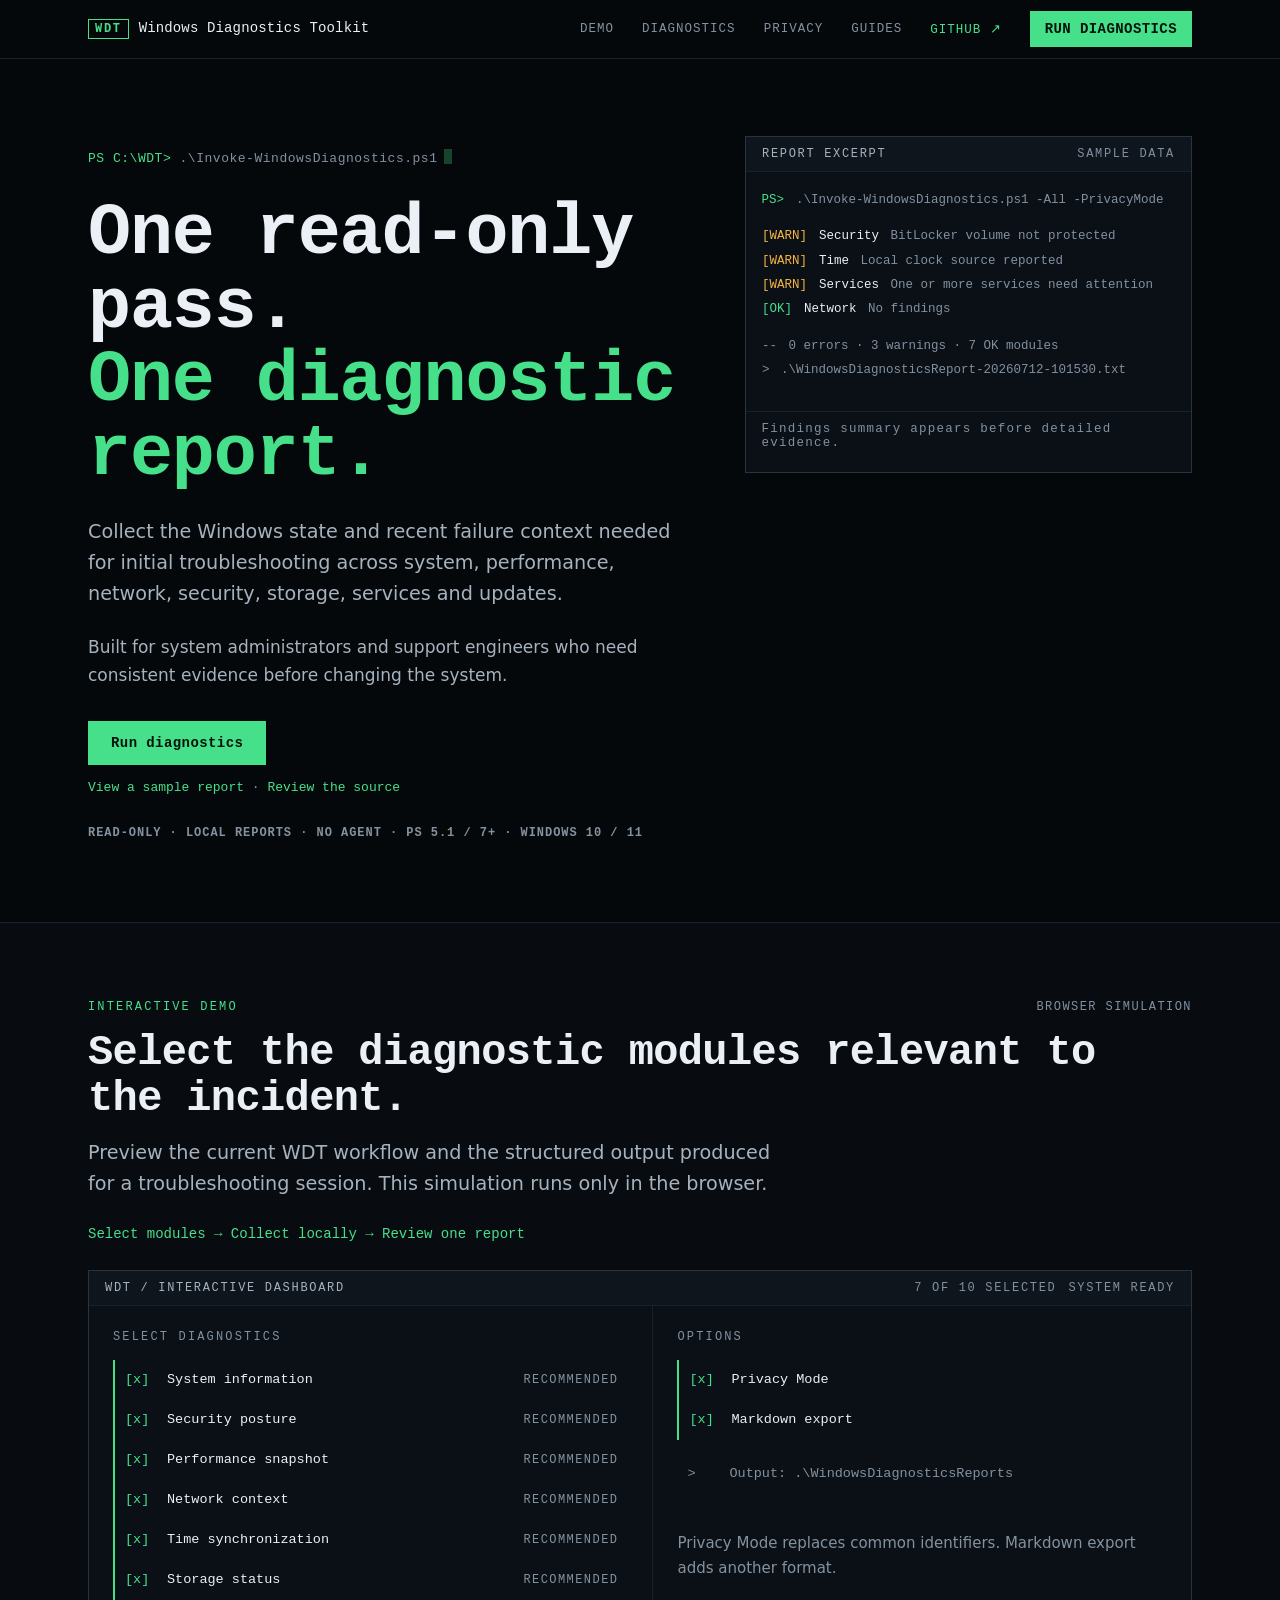
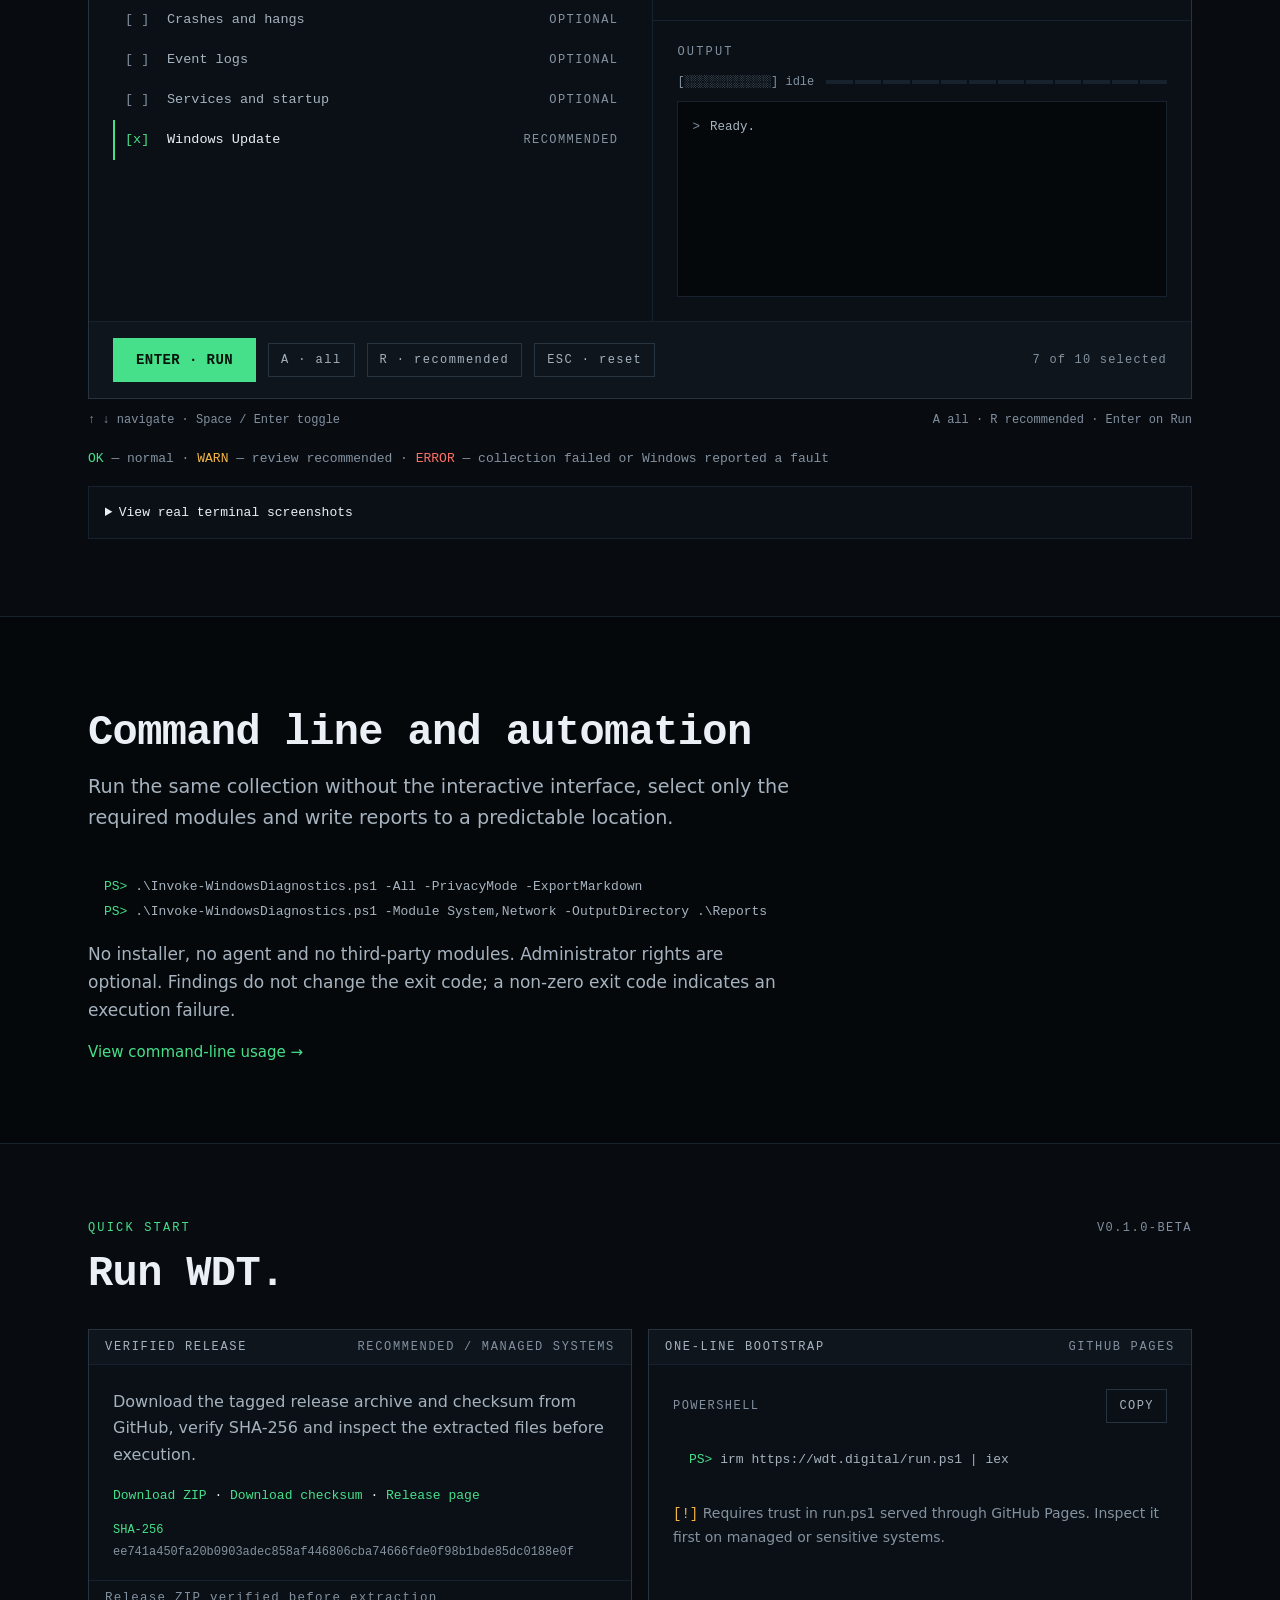
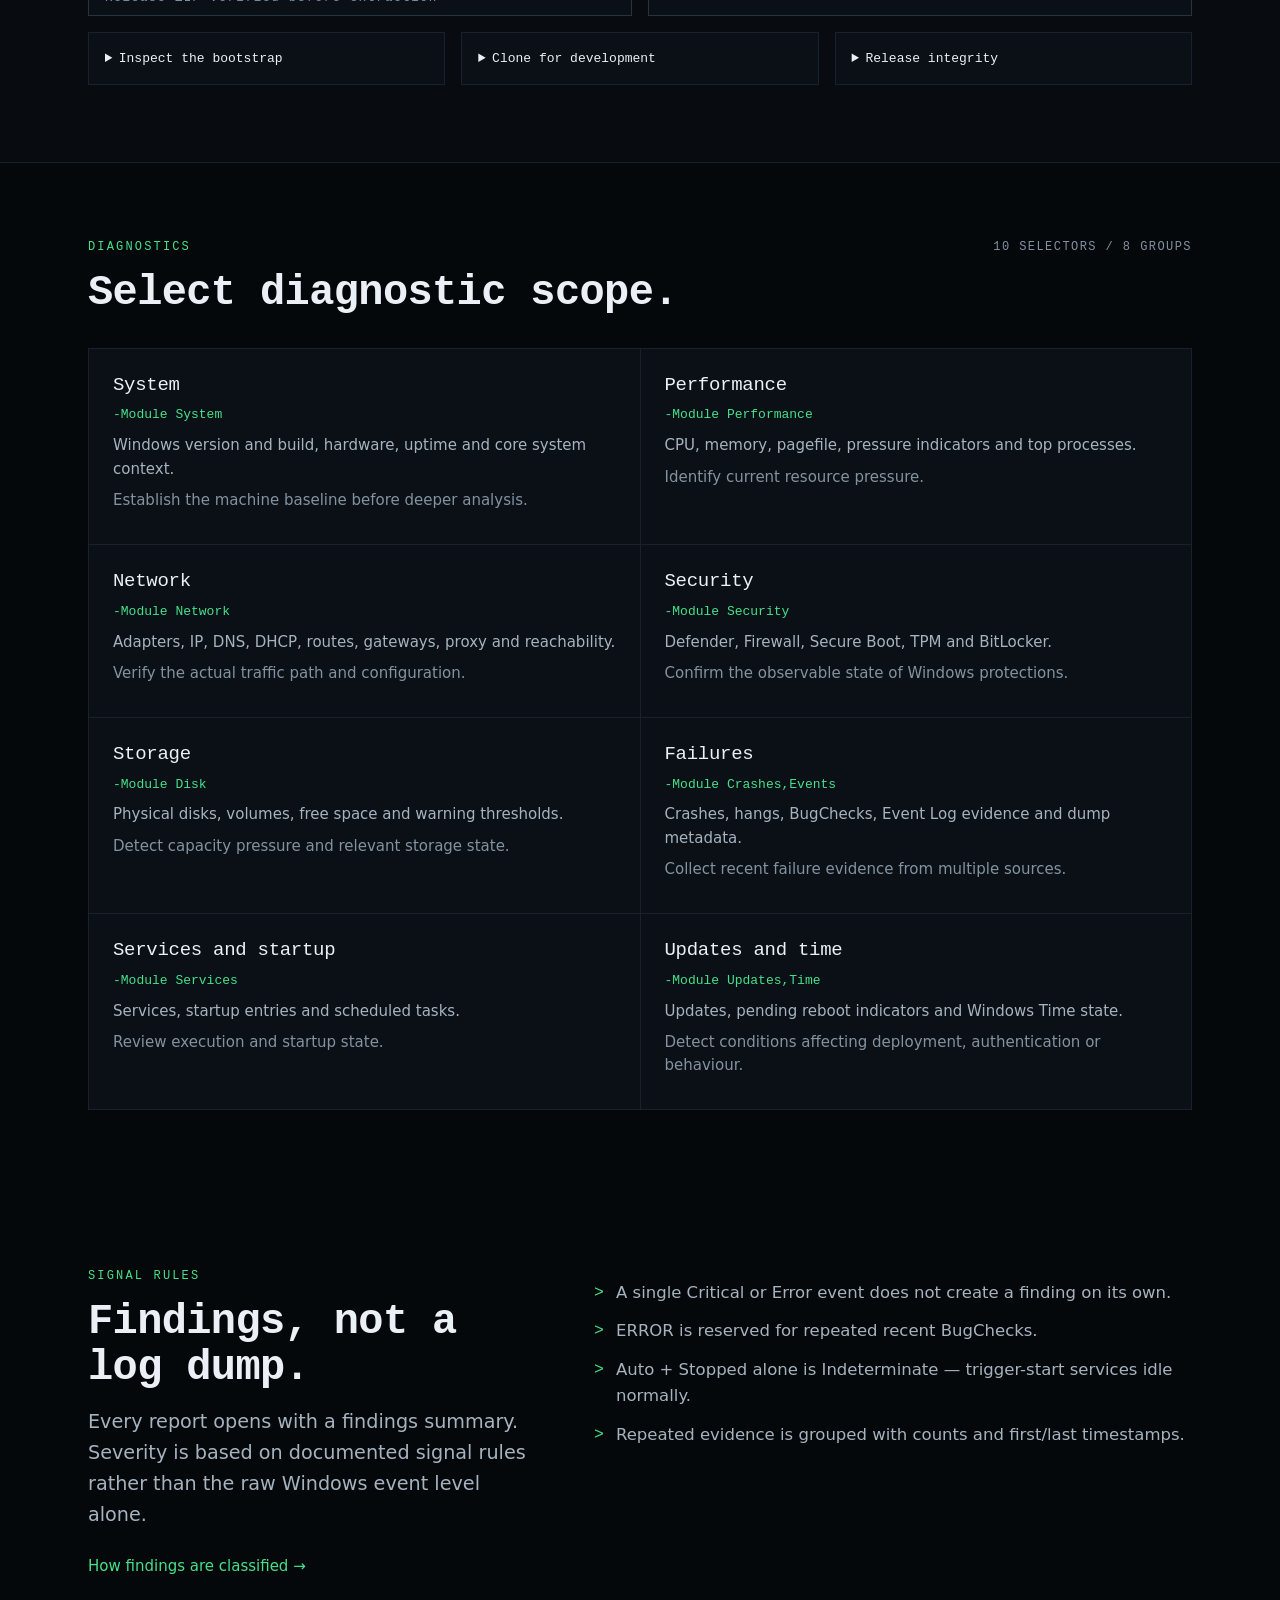
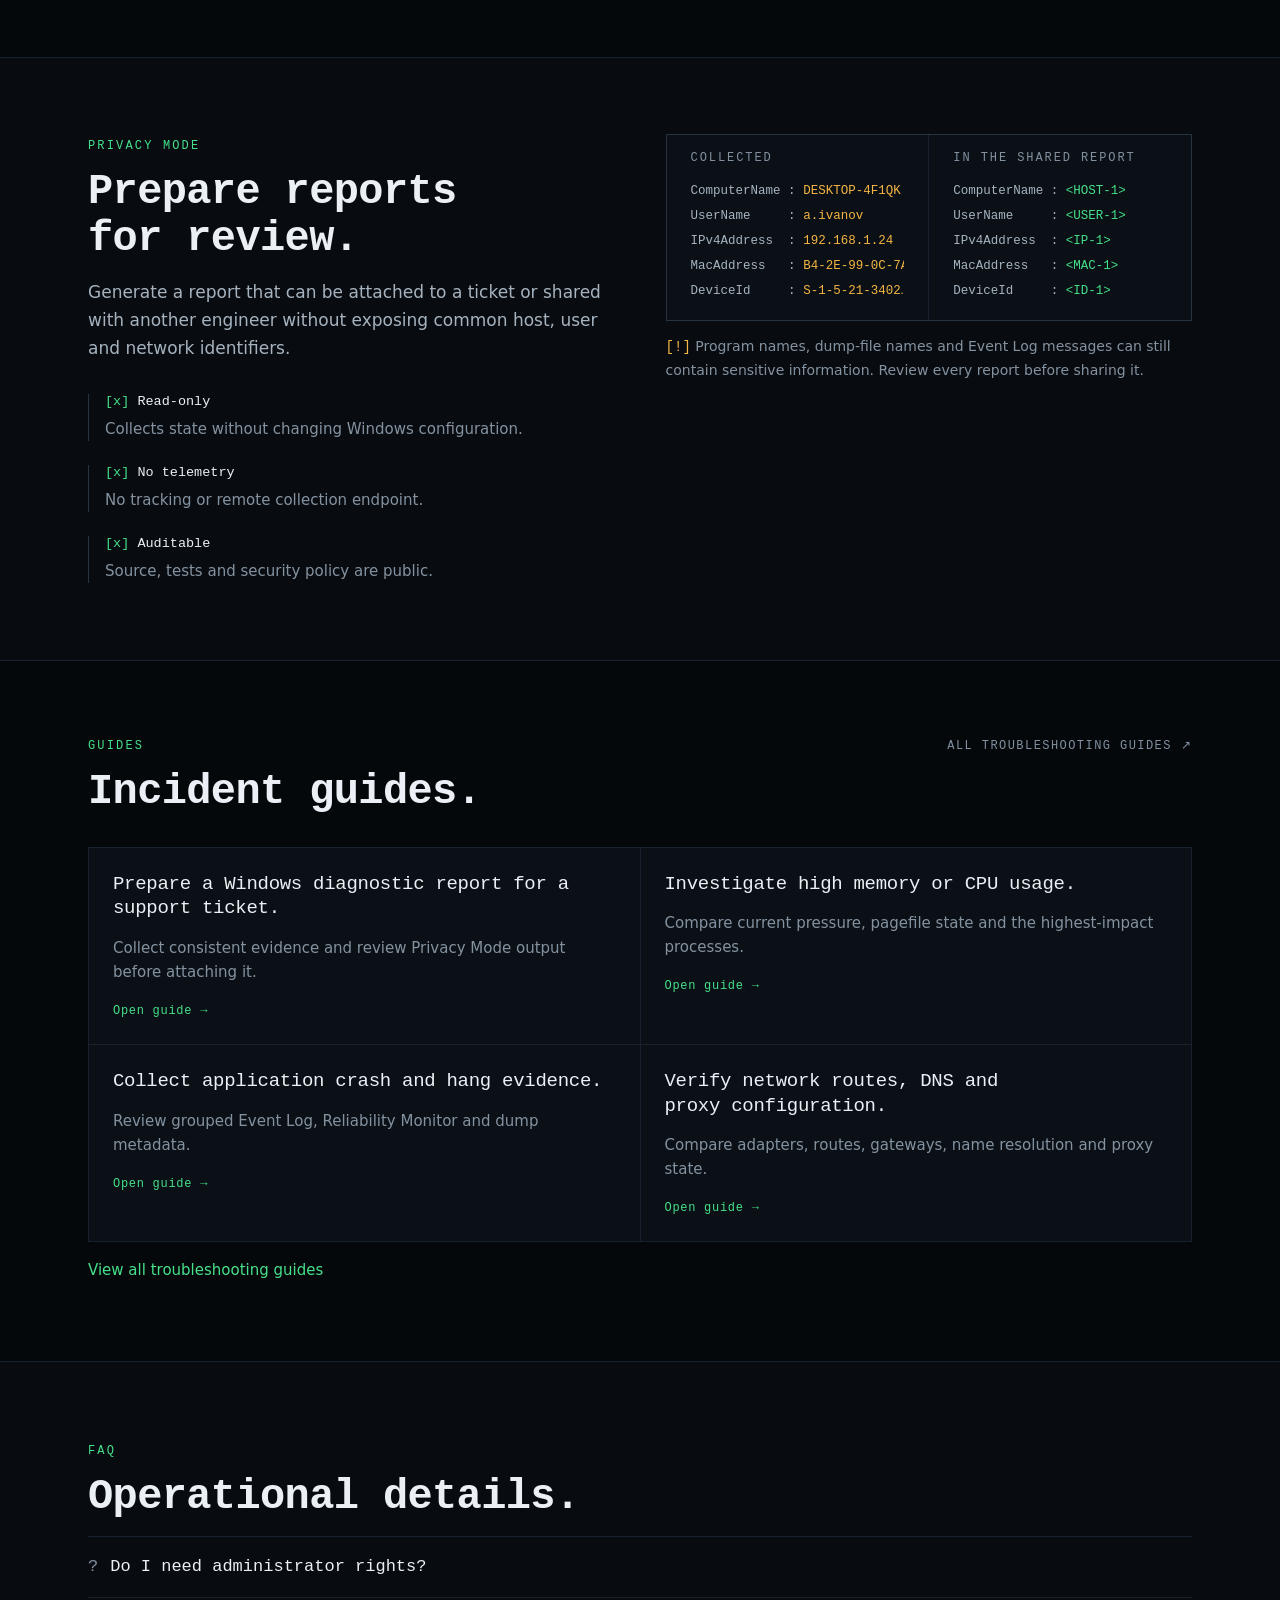
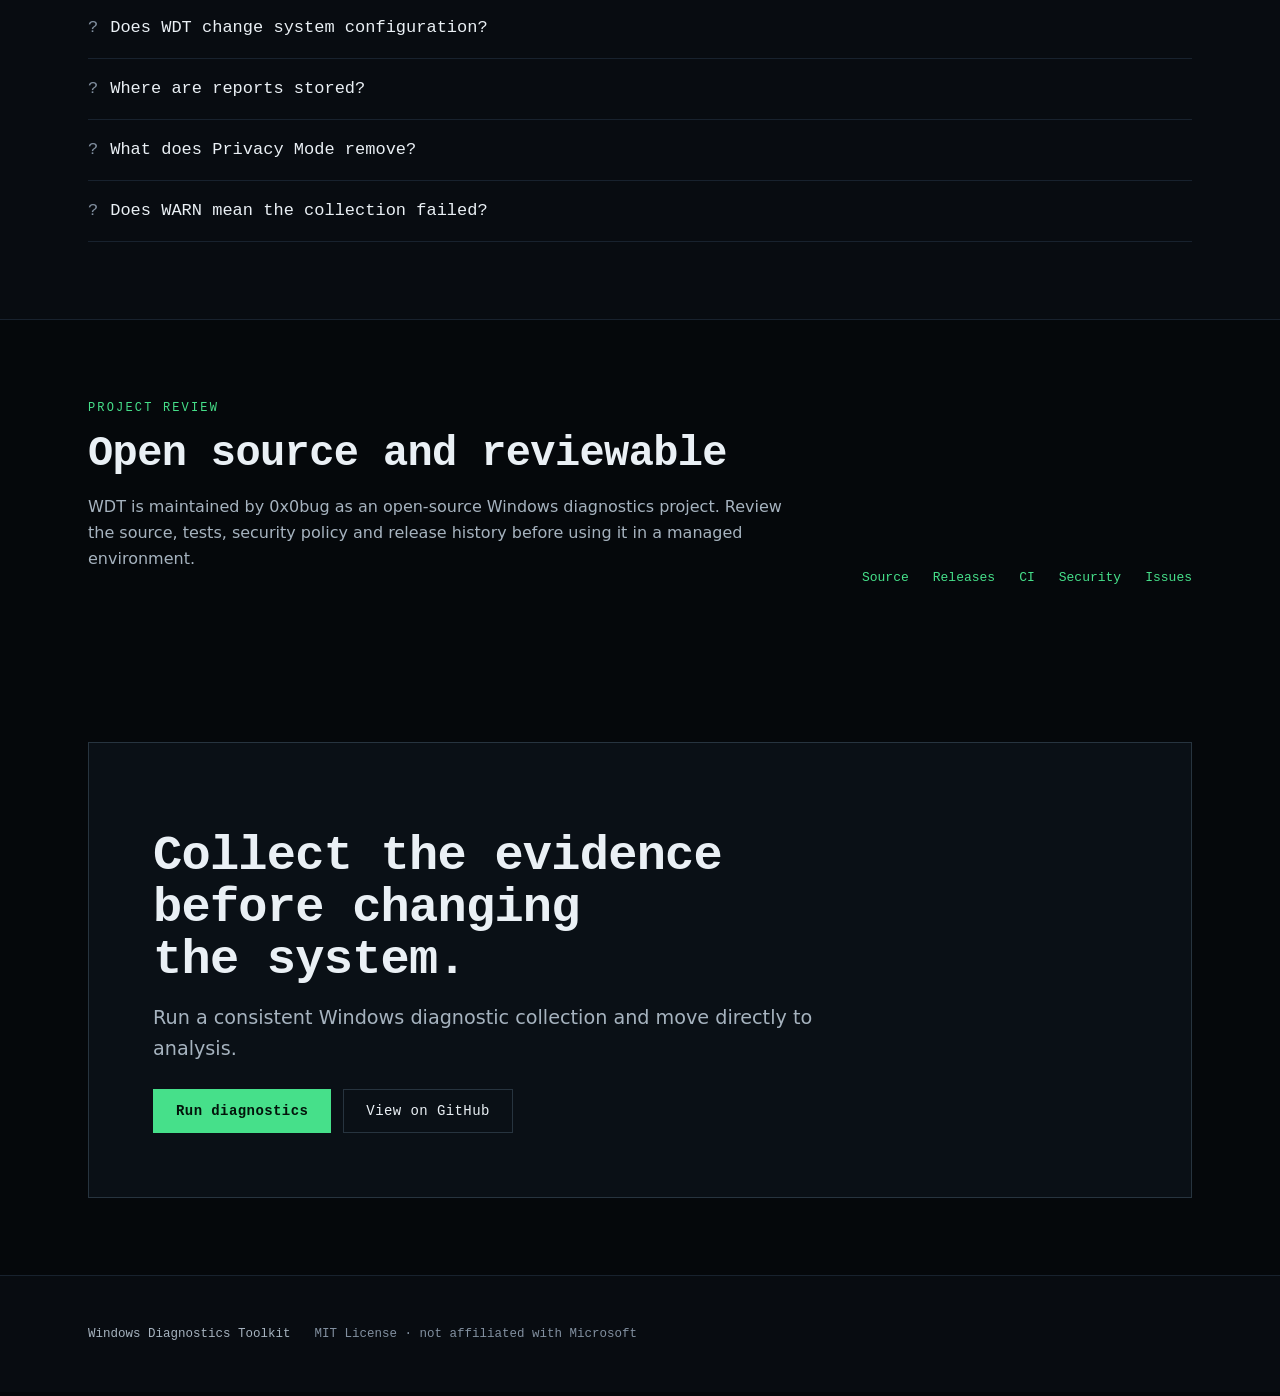
==== commit 756e42fc: "fix: align hero with sample report" ====
--- a/index.html
+++ b/index.html
@@ -176,8 +176,9 @@
         <p class="hrow" style="margin: 0 0 var(--s3);"><span class="p" style="color: var(--accent);">PS&gt;</span><span class="dt">.\Invoke-WindowsDiagnostics.ps1 -All -PrivacyMode</span></p>
         <p class="hrow" data-seq="wait" style="margin: 0;"><span class="wtag" data-k="warn">[WARN]</span><span class="nm">Security</span><span class="dt">BitLocker volume not protected</span></p>
         <p class="hrow" data-seq="wait" style="margin: 0;"><span class="wtag" data-k="warn">[WARN]</span><span class="nm">Time</span><span class="dt">Local clock source reported</span></p>
+        <p class="hrow" data-seq="wait" style="margin: 0;"><span class="wtag" data-k="warn">[WARN]</span><span class="nm">Services</span><span class="dt">One or more services need attention</span></p>
         <p class="hrow" data-seq="wait" style="margin: 0;"><span class="wtag" data-k="ok">[OK]</span><span class="nm">Network</span><span class="dt">No findings</span></p>
-        <p class="hrow" data-seq="wait" style="margin: var(--s3) 0 0;"><span class="wtag" data-k="dim">--</span><span class="dt">0 errors · 2 warnings · 8 OK modules</span></p>
+        <p class="hrow" data-seq="wait" style="margin: var(--s3) 0 0;"><span class="wtag" data-k="dim">--</span><span class="dt">0 errors · 3 warnings · 7 OK modules</span></p>
         <p class="hrow" data-seq="wait" style="margin: 0; --i: 1;"><span class="wtag" data-k="dim">&gt;</span><span class="dt">.\WindowsDiagnosticsReport-20260712-101530.txt</span></p>
       </div>
       <p class="panel-ft">Findings summary appears before detailed evidence.</p>
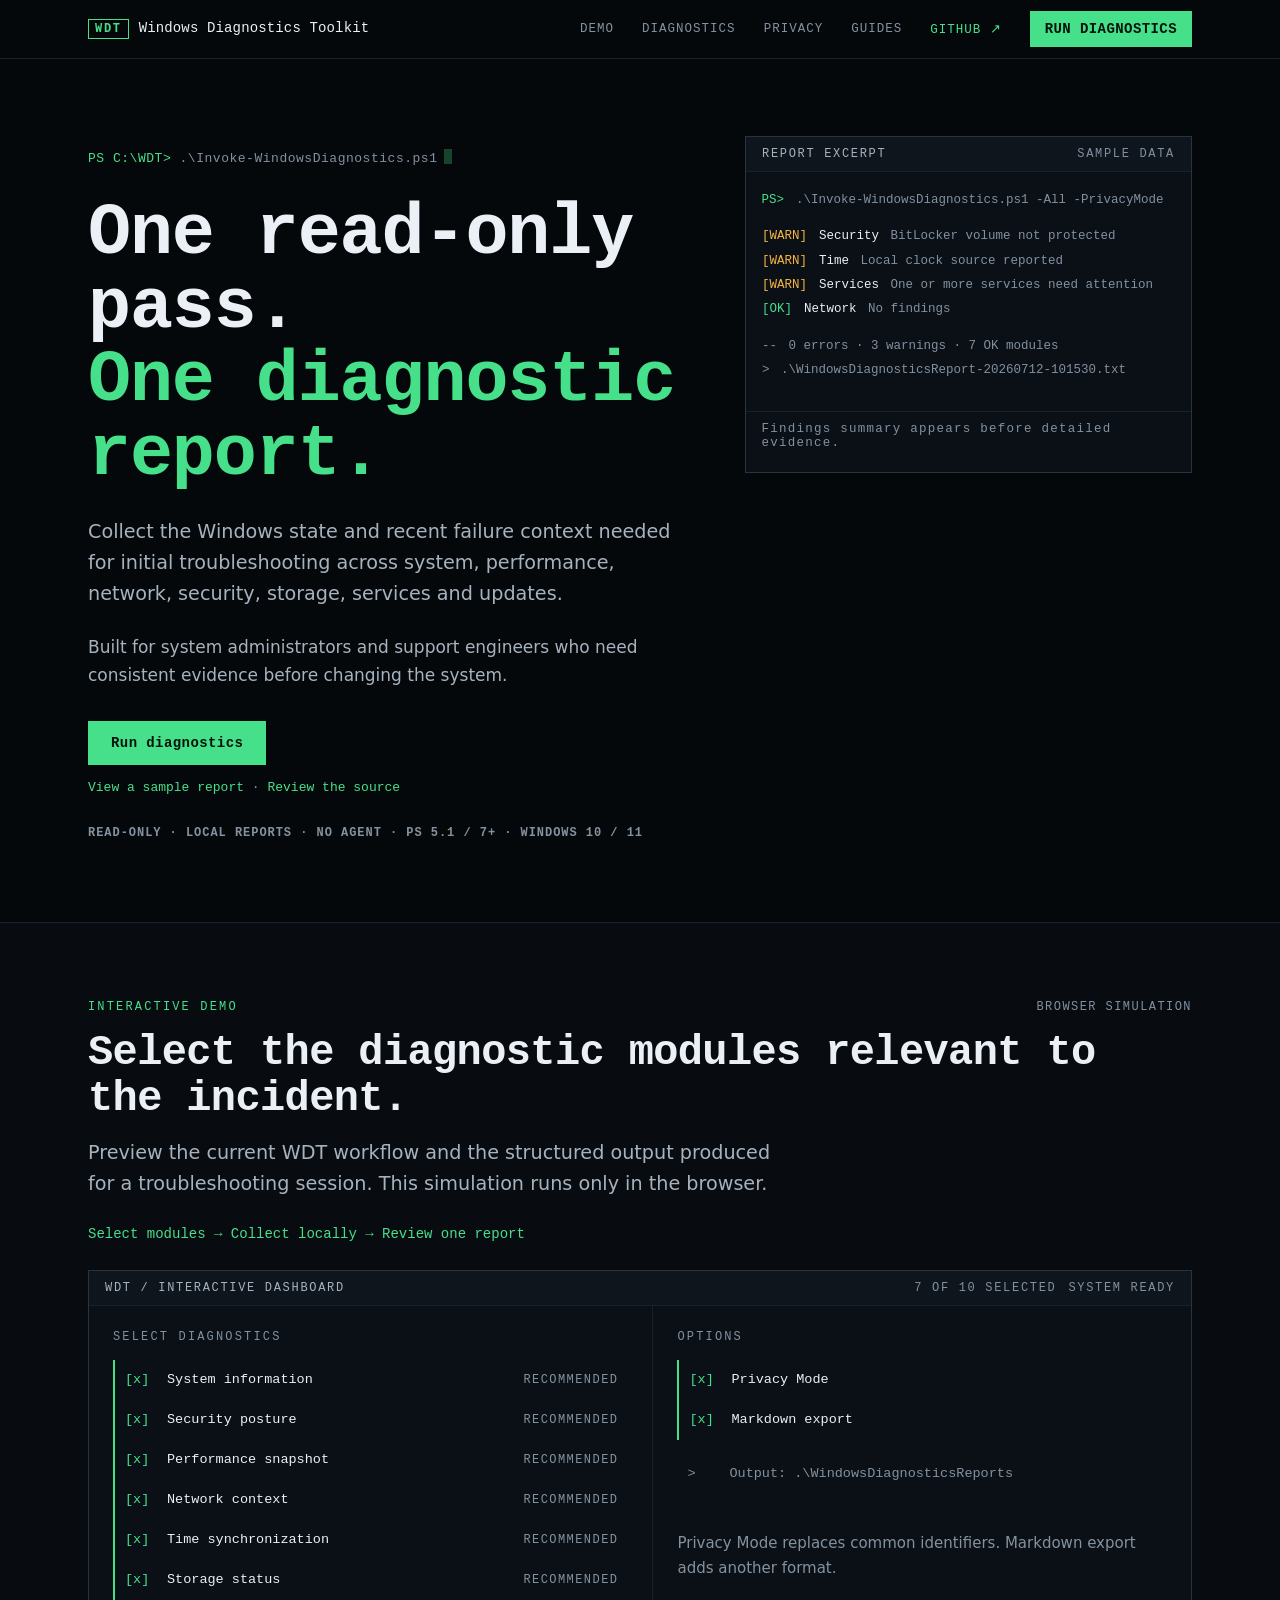
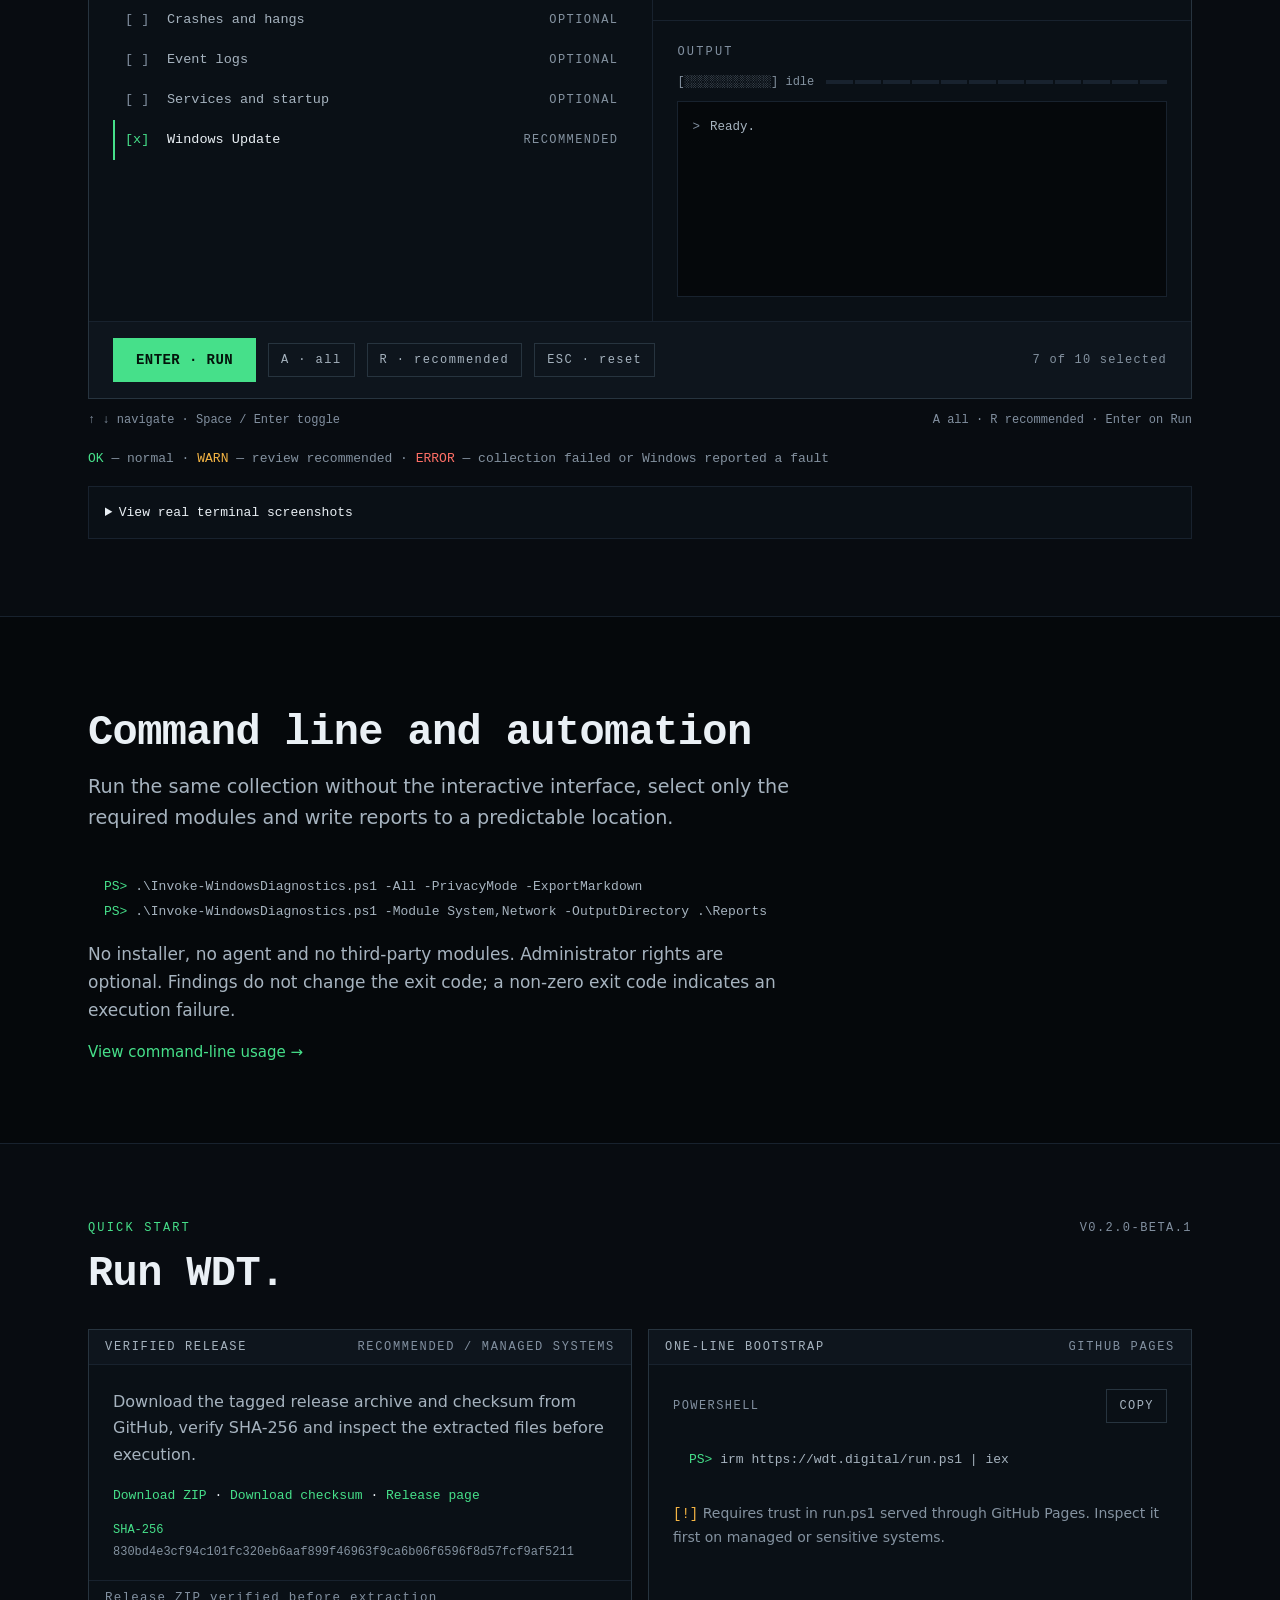
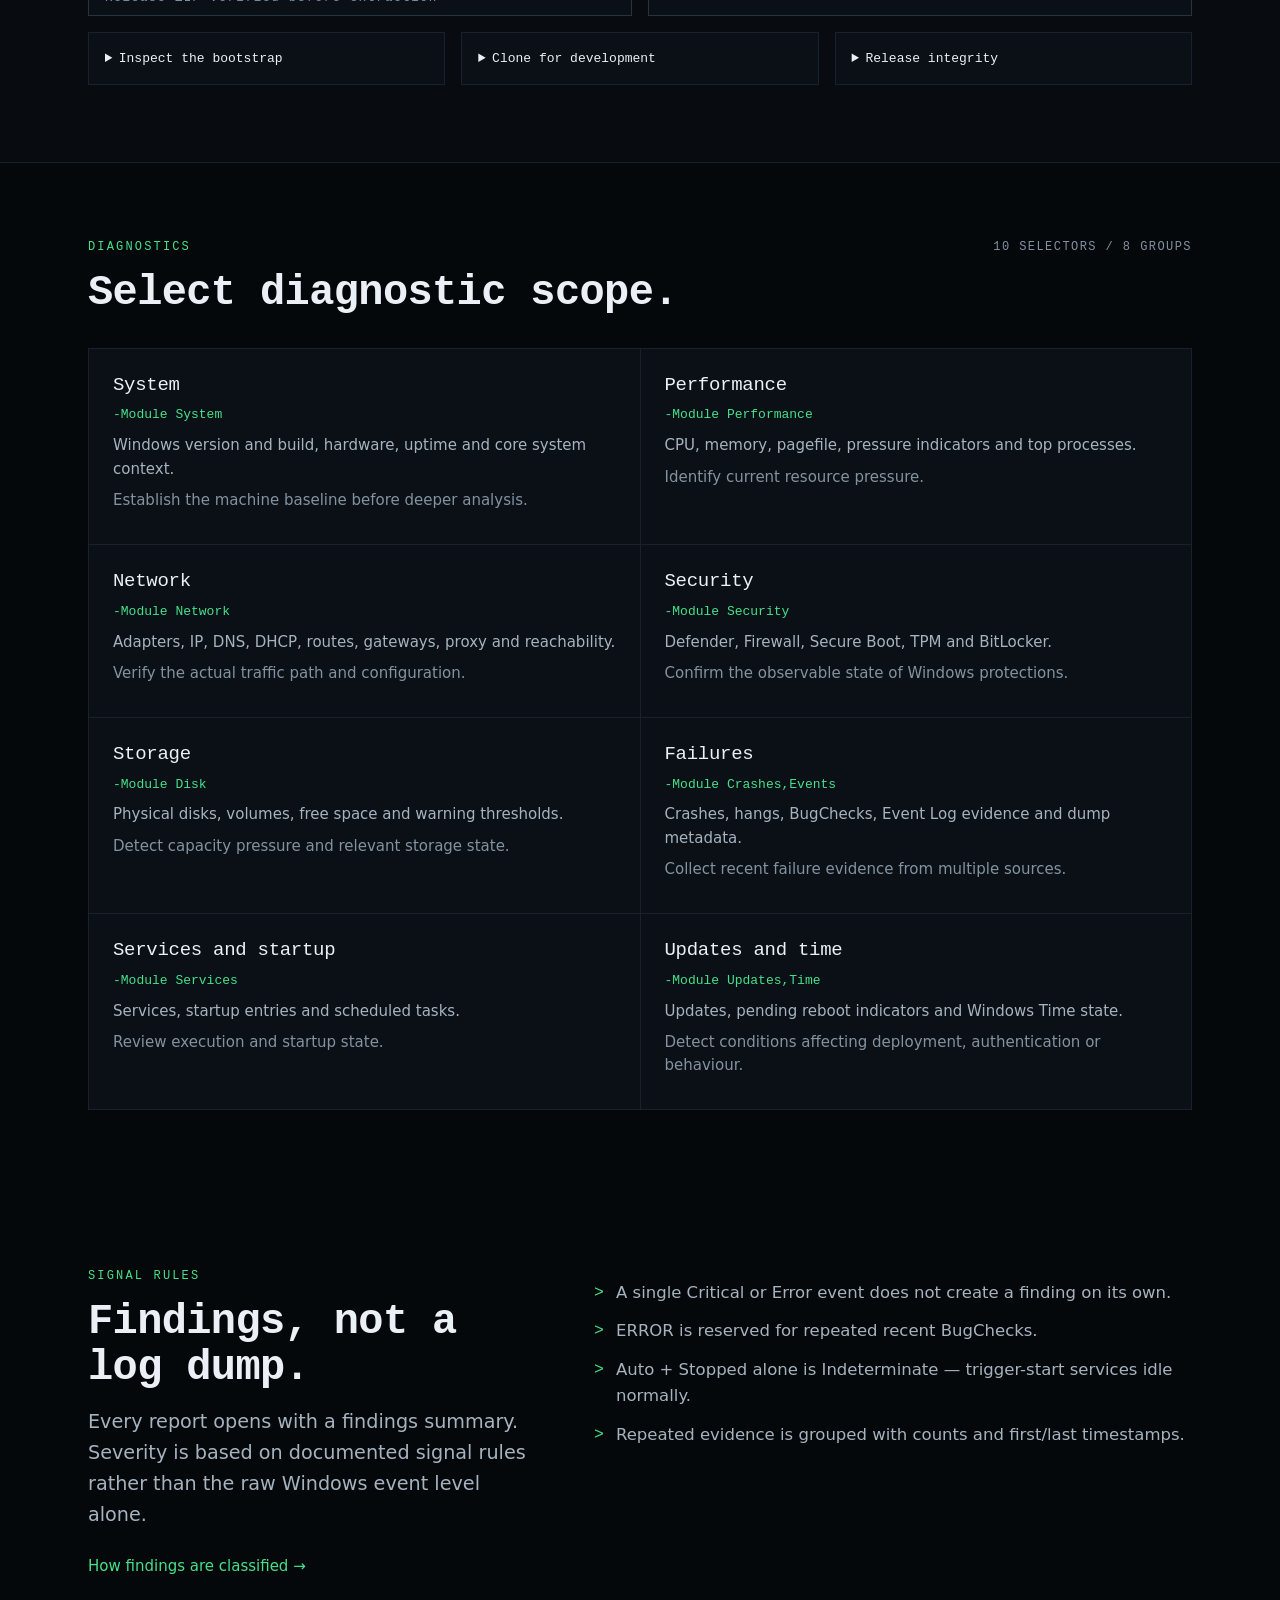
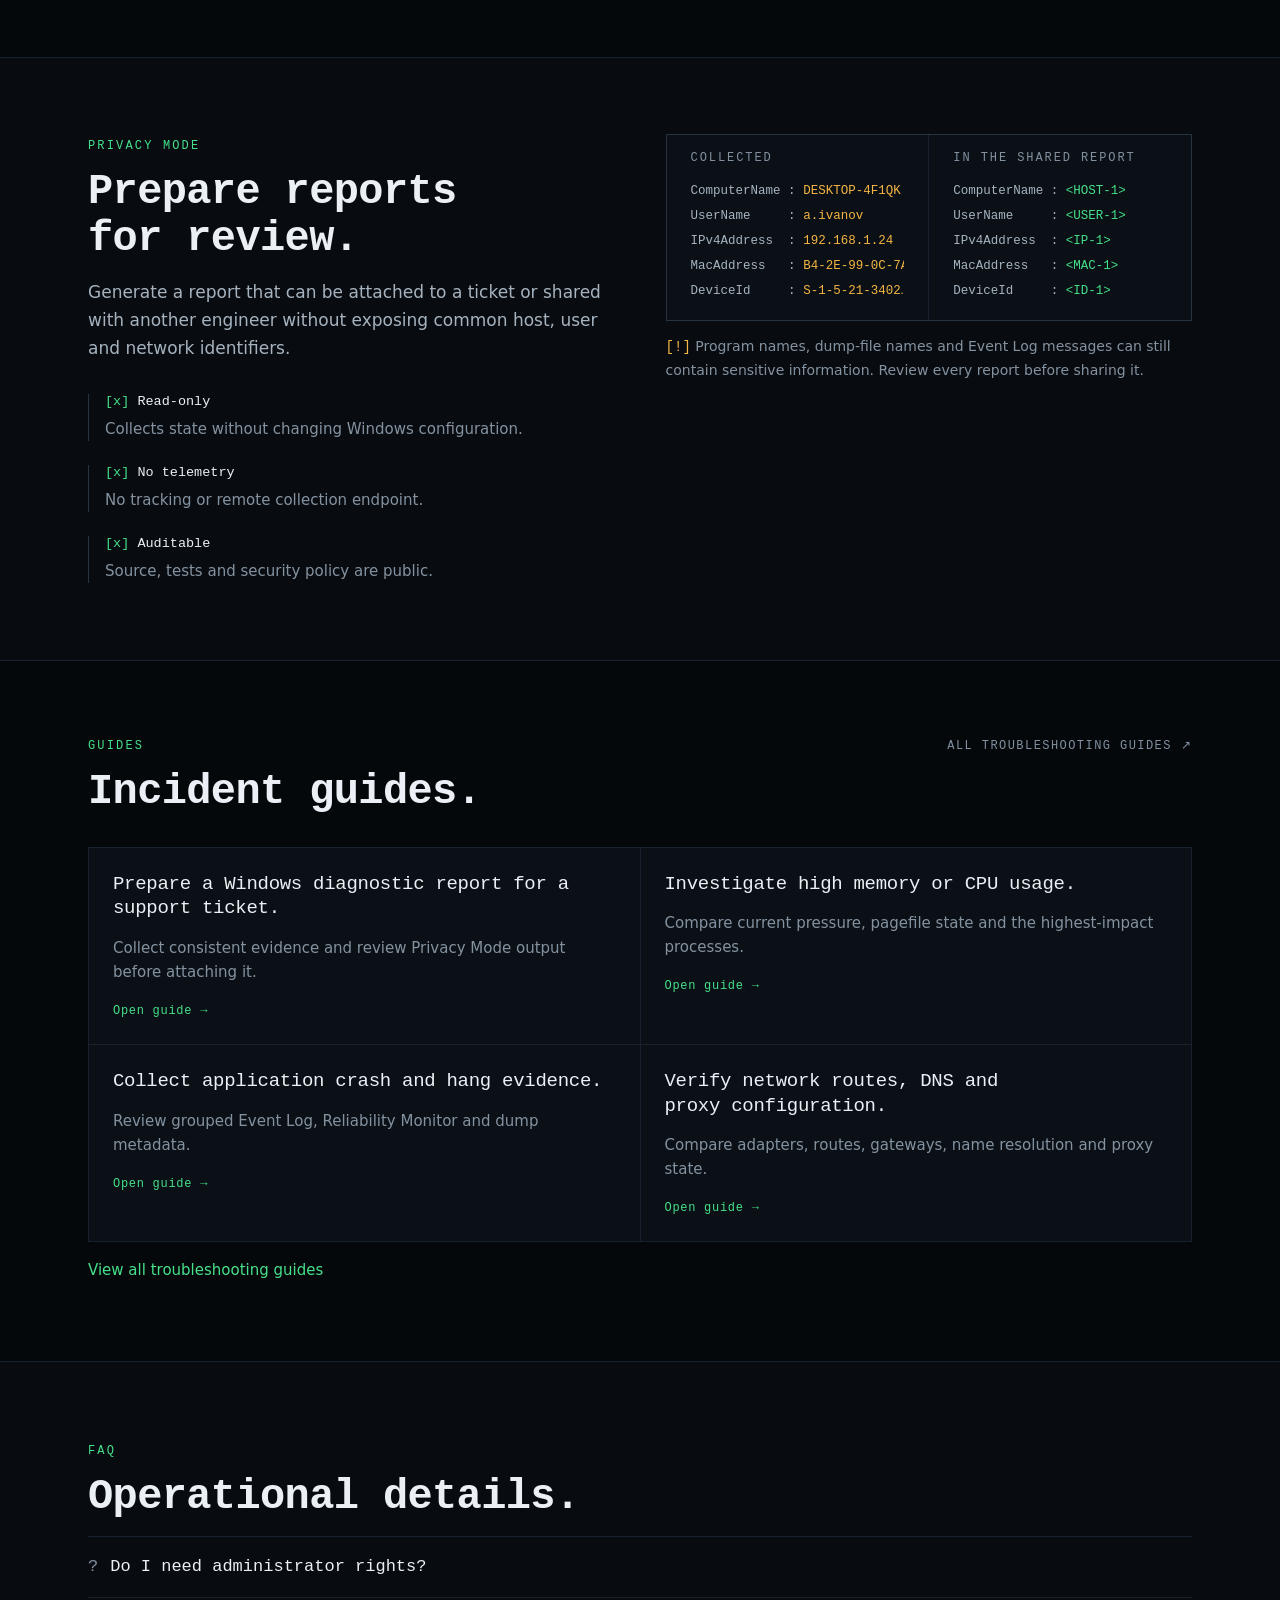
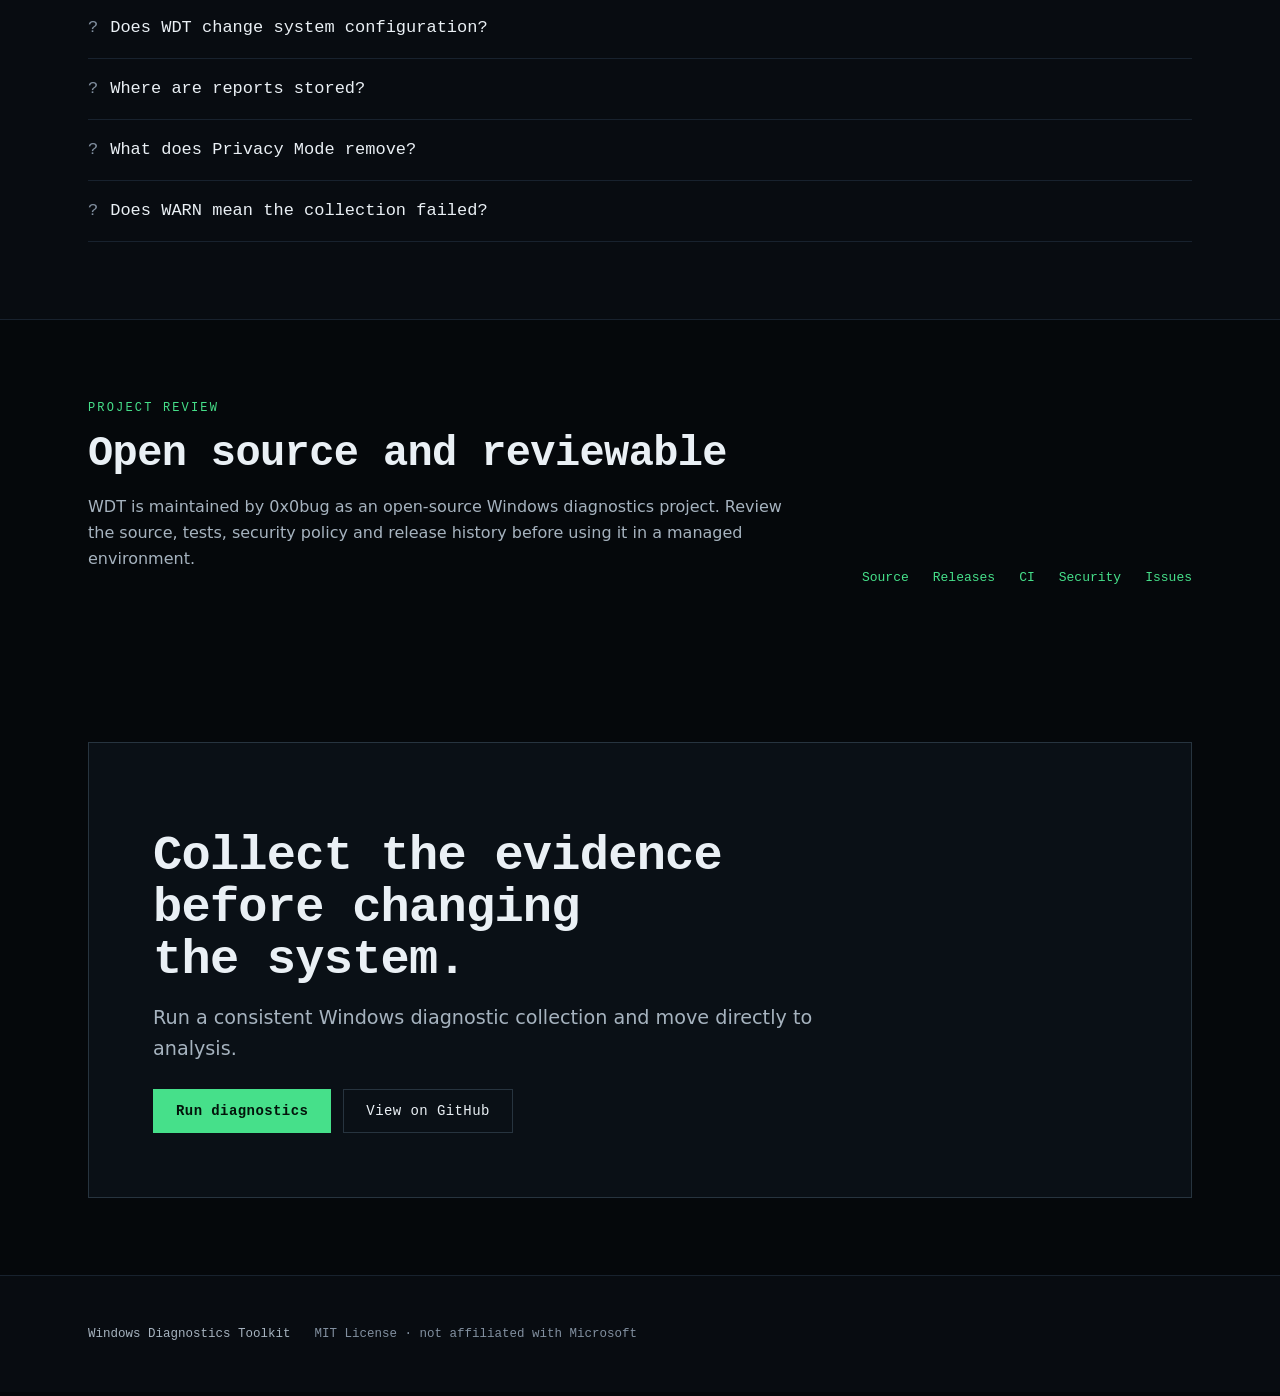
==== commit fb2c051d: "Publish v0.2.0-beta.1 website links and bootstrap" ====
--- a/index.html
+++ b/index.html
@@ -3,7 +3,7 @@
 <head>
   <meta charset="utf-8">
   <meta name="viewport" content="width=device-width, initial-scale=1">
-  <title>Windows Diagnostic Collection Tool for System Administrators | WDT</title>
+  <title>Windows Diagnostics Toolkit (WDT) | Read-Only PowerShell Diagnostics</title>
   <meta name="description" content="Collect system, performance, network, security, storage, update and crash diagnostics from Windows 10 and 11 in one structured read-only report.">
   <meta name="robots" content="index,follow,max-image-preview:large,max-snippet:-1,max-video-preview:-1">
   <meta name="theme-color" content="#05080b">
@@ -15,7 +15,7 @@
   <meta property="og:type" content="website">
   <meta property="og:site_name" content="Windows Diagnostics Toolkit">
   <meta property="og:locale" content="en_US">
-  <meta property="og:title" content="Windows Diagnostic Collection Tool for System Administrators | WDT">
+  <meta property="og:title" content="Windows Diagnostics Toolkit (WDT) | Read-Only PowerShell Diagnostics">
   <meta property="og:description" content="Collect system, performance, network, security, storage, update and crash diagnostics from Windows 10 and 11 in one structured read-only report.">
   <meta property="og:url" content="https://wdt.digital/">
   <meta property="og:image" content="https://wdt.digital/assets/social-preview.png">
@@ -24,7 +24,7 @@
   <meta property="og:image:alt" content="Windows Diagnostics Toolkit terminal interface">
 
   <meta name="twitter:card" content="summary_large_image">
-  <meta name="twitter:title" content="Windows Diagnostic Collection Tool for System Administrators | WDT">
+  <meta name="twitter:title" content="Windows Diagnostics Toolkit (WDT) | Read-Only PowerShell Diagnostics">
   <meta name="twitter:description" content="Collect system, performance, network, security, storage, update and crash diagnostics from Windows 10 and 11 in one structured read-only report.">
   <meta name="twitter:image" content="https://wdt.digital/assets/social-preview.png">
   <meta name="twitter:image:alt" content="Windows Diagnostics Toolkit terminal interface">
@@ -38,7 +38,11 @@
         "@id": "https://wdt.digital/#website",
         "url": "https://wdt.digital/",
         "name": "Windows Diagnostics Toolkit",
-        "description": "Collect system, performance, network, security, storage, update and crash diagnostics from Windows 10 and 11 in one structured read-only report.",
+        "alternateName": [
+          "WDT",
+          "wdt.digital"
+        ],
+        "description": "Open-source read-only PowerShell diagnostics toolkit for Windows 10 and Windows 11 that collects system, performance, network, security, storage, update, services and crash evidence into local structured reports for troubleshooting.",
         "inLanguage": "en"
       },
       {
@@ -46,6 +50,7 @@
         "@id": "https://wdt.digital/#software",
         "url": "https://wdt.digital/",
         "name": "Windows Diagnostics Toolkit",
+        "alternateName": "WDT",
         "applicationCategory": "UtilitiesApplication",
         "applicationSubCategory": "Windows diagnostic collection",
         "operatingSystem": ["Windows 10", "Windows 11"],
@@ -58,9 +63,9 @@
         },
         "license": "https://opensource.org/license/mit",
         "codeRepository": "https://github.com/0x0bug/windows-diagnostics-toolkit",
-        "softwareVersion": "0.1.0-beta",
-        "downloadUrl": "https://github.com/0x0bug/windows-diagnostics-toolkit/releases/download/v0.1.0-beta/windows-diagnostics-toolkit-v0.1.0-beta.zip",
-        "releaseNotes": "https://github.com/0x0bug/windows-diagnostics-toolkit/releases/tag/v0.1.0-beta",
+        "softwareVersion": "0.2.0-beta.1",
+        "downloadUrl": "https://github.com/0x0bug/windows-diagnostics-toolkit/releases/download/v0.2.0-beta.1/windows-diagnostics-toolkit-v0.2.0-beta.1.zip",
+        "releaseNotes": "https://github.com/0x0bug/windows-diagnostics-toolkit/releases/tag/v0.2.0-beta.1",
         "author": {
           "@type": "Person",
           "name": "0x0bug",
@@ -76,7 +81,7 @@
           "Windows PowerShell 5.1 and PowerShell 7+",
           "No agent or third-party dependencies"
         ],
-        "description": "Collect system, performance, network, security, storage, update and crash diagnostics from Windows 10 and 11 in one structured read-only report.",
+        "description": "Open-source read-only PowerShell diagnostics toolkit for Windows 10 and Windows 11 that collects system, performance, network, security, storage, update, services and crash evidence into local structured reports for troubleshooting.",
         "mainEntityOfPage": {
           "@id": "https://wdt.digital/#website"
         }
@@ -273,15 +278,15 @@
 
   <div class="band">
     <section class="sec" id="quick-start">
-      <div class="sec-hd"><span class="kicker">Quick start</span><span class="kicker-meta">v0.1.0-beta</span></div>
+      <div class="sec-hd"><span class="kicker">Quick start</span><span class="kicker-meta">v0.2.0-beta.1</span></div>
       <h2>Run WDT.</h2>
       <div class="run-methods">
         <article class="panel run-method">
           <div class="panel-hd"><span class="ttl">Verified release</span><span class="end">RECOMMENDED / MANAGED SYSTEMS</span></div>
           <div class="run-method-body">
             <p>Download the tagged release archive and checksum from GitHub, verify SHA-256 and inspect the extracted files before execution.</p>
-            <p class="release-links"><a href="https://github.com/0x0bug/windows-diagnostics-toolkit/releases/download/v0.1.0-beta/windows-diagnostics-toolkit-v0.1.0-beta.zip">Download ZIP</a> · <a href="https://github.com/0x0bug/windows-diagnostics-toolkit/releases/download/v0.1.0-beta/windows-diagnostics-toolkit-v0.1.0-beta.zip.sha256">Download checksum</a> · <a href="https://github.com/0x0bug/windows-diagnostics-toolkit/releases/tag/v0.1.0-beta">Release page</a></p>
-            <p class="hash-value"><span class="wtag" data-k="ok">SHA-256</span> ee741a450fa20b0903adec858af446806cba74666fde0f98b1bde85dc0188e0f</p>
+            <p class="release-links"><a href="https://github.com/0x0bug/windows-diagnostics-toolkit/releases/download/v0.2.0-beta.1/windows-diagnostics-toolkit-v0.2.0-beta.1.zip">Download ZIP</a> · <a href="https://github.com/0x0bug/windows-diagnostics-toolkit/releases/download/v0.2.0-beta.1/windows-diagnostics-toolkit-v0.2.0-beta.1.zip.sha256">Download checksum</a> · <a href="https://github.com/0x0bug/windows-diagnostics-toolkit/releases/tag/v0.2.0-beta.1">Release page</a></p>
+            <p class="hash-value"><span class="wtag" data-k="ok">SHA-256</span> 830bd4e3cf94c101fc320eb6aaf899f46963f9ca6b06f6596f8d57fcf9af5211</p>
             <p class="panel-ft">Release ZIP verified before extraction</p>
           </div>
         </article>
@@ -301,8 +306,8 @@
         <details><summary>Clone for development</summary><pre class="mono-block"><span class="p">PS&gt;</span> git clone https://github.com/0x0bug/windows-diagnostics-toolkit.git
 <span class="p">PS&gt;</span> cd windows-diagnostics-toolkit
 <span class="p">PS&gt;</span> .\Invoke-WindowsDiagnostics.ps1</pre></details>
-        <details><summary>Release integrity</summary><pre class="mono-block"><span class="p">PS&gt;</span> $expected = 'ee741a450fa20b0903adec858af446806cba74666fde0f98b1bde85dc0188e0f'
-<span class="p">PS&gt;</span> (Get-FileHash .\windows-diagnostics-toolkit-v0.1.0-beta.zip -Algorithm SHA256).Hash.ToLowerInvariant() -eq $expected</pre><p>The tagged release binds the archive to a published version. SHA-256 detects whether the downloaded ZIP differs from the expected bytes; it does not establish who produced the file. The ZIP checksum does not authenticate bootstrap code already passed to <code>iex</code>.</p></details>
+        <details><summary>Release integrity</summary><pre class="mono-block"><span class="p">PS&gt;</span> $expected = '830bd4e3cf94c101fc320eb6aaf899f46963f9ca6b06f6596f8d57fcf9af5211'
+<span class="p">PS&gt;</span> (Get-FileHash .\windows-diagnostics-toolkit-v0.2.0-beta.1.zip -Algorithm SHA256).Hash.ToLowerInvariant() -eq $expected</pre><p>The tagged release binds the archive to a published version. SHA-256 detects whether the downloaded ZIP differs from the expected bytes; it does not establish who produced the file. The ZIP checksum does not authenticate bootstrap code already passed to <code>iex</code>.</p></details>
       </div>
     </section>
   </div>
@@ -390,7 +395,7 @@
 
   <section class="sec trust-block" aria-labelledby="trust-title">
     <div><span class="kicker">Project review</span><h2 id="trust-title">Open source and reviewable</h2><p>WDT is maintained by 0x0bug as an open-source Windows diagnostics project. Review the source, tests, security policy and release history before using it in a managed environment.</p></div>
-    <nav class="trust-links" aria-label="Project review links"><a href="https://github.com/0x0bug/windows-diagnostics-toolkit">Source</a><a href="https://github.com/0x0bug/windows-diagnostics-toolkit/releases/tag/v0.1.0-beta">Releases</a><a href="https://github.com/0x0bug/windows-diagnostics-toolkit/actions">CI</a><a href="https://github.com/0x0bug/windows-diagnostics-toolkit/blob/main/SECURITY.md">Security</a><a href="https://github.com/0x0bug/windows-diagnostics-toolkit/issues/new/choose">Issues</a></nav>
+    <nav class="trust-links" aria-label="Project review links"><a href="https://github.com/0x0bug/windows-diagnostics-toolkit">Source</a><a href="https://github.com/0x0bug/windows-diagnostics-toolkit/releases/tag/v0.2.0-beta.1">Releases</a><a href="https://github.com/0x0bug/windows-diagnostics-toolkit/actions">CI</a><a href="https://github.com/0x0bug/windows-diagnostics-toolkit/blob/main/SECURITY.md">Security</a><a href="https://github.com/0x0bug/windows-diagnostics-toolkit/issues/new/choose">Issues</a></nav>
   </section>
 
   <section class="sec">
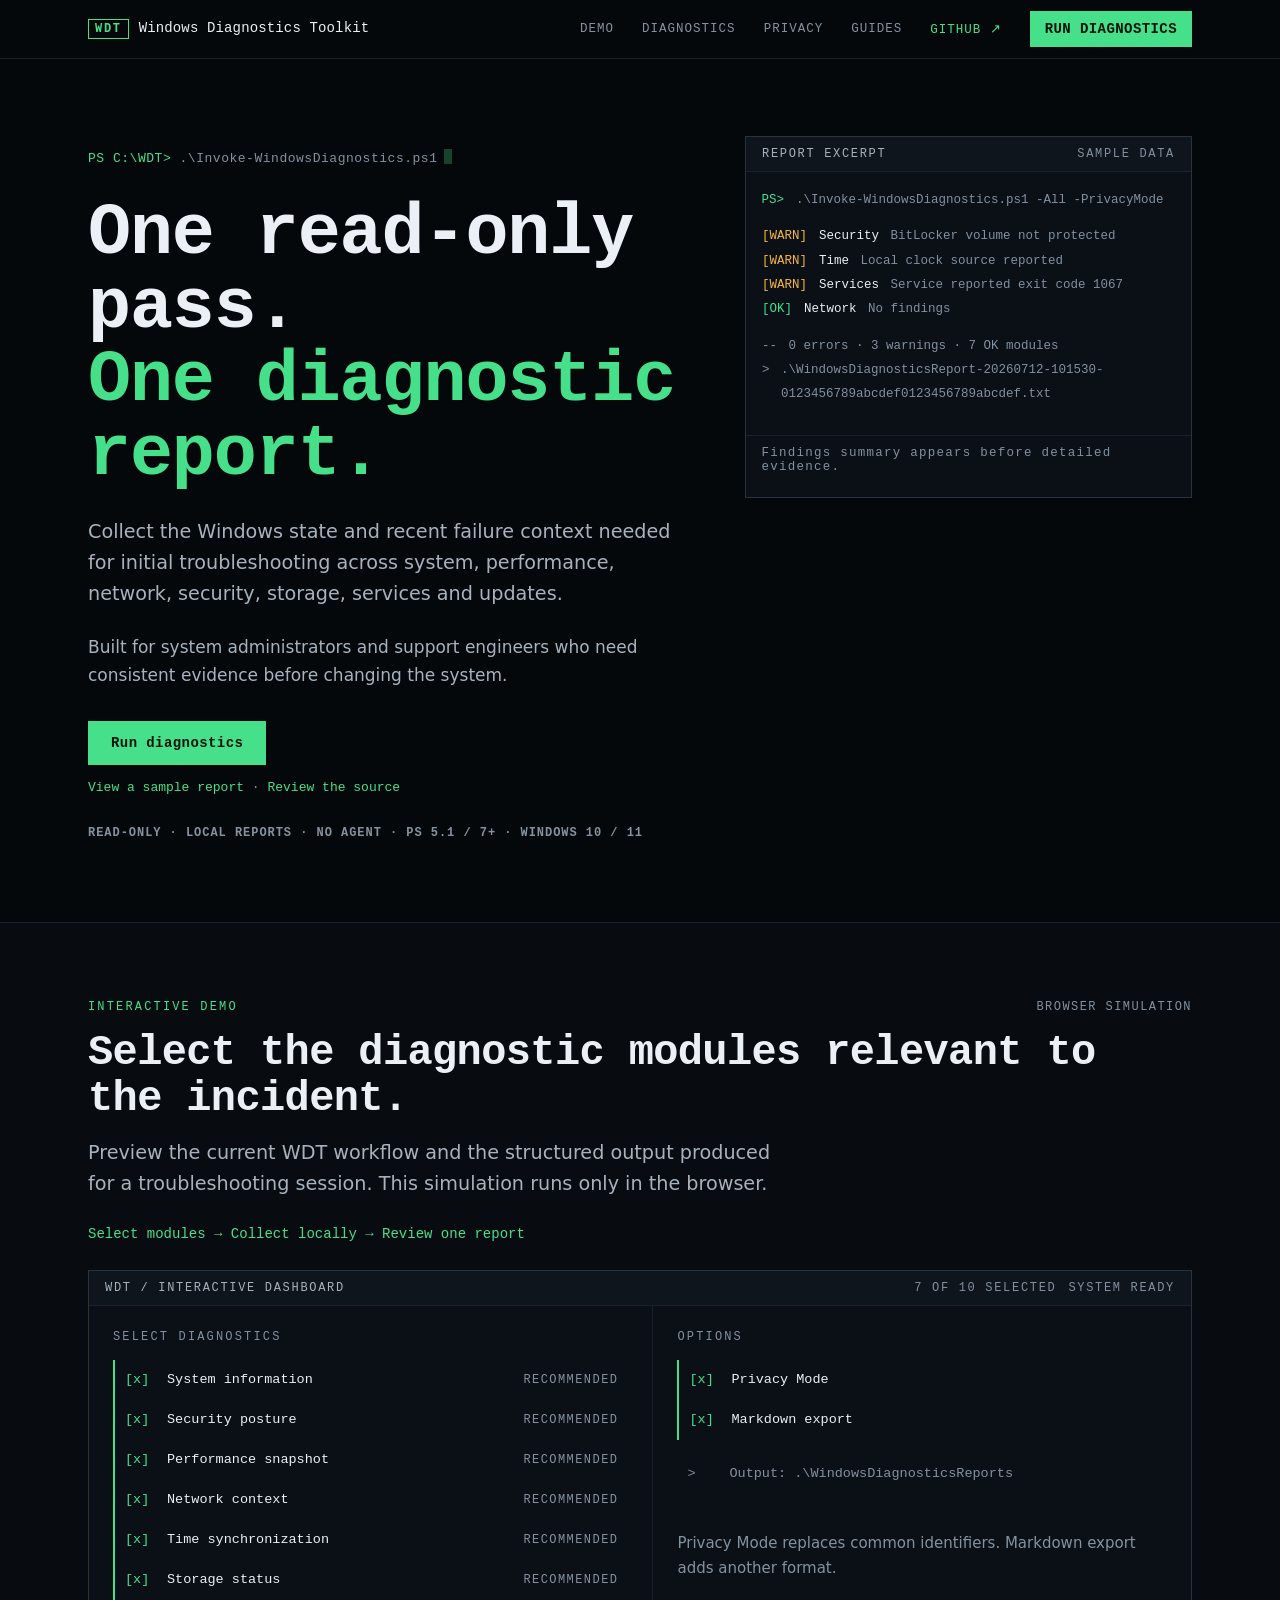
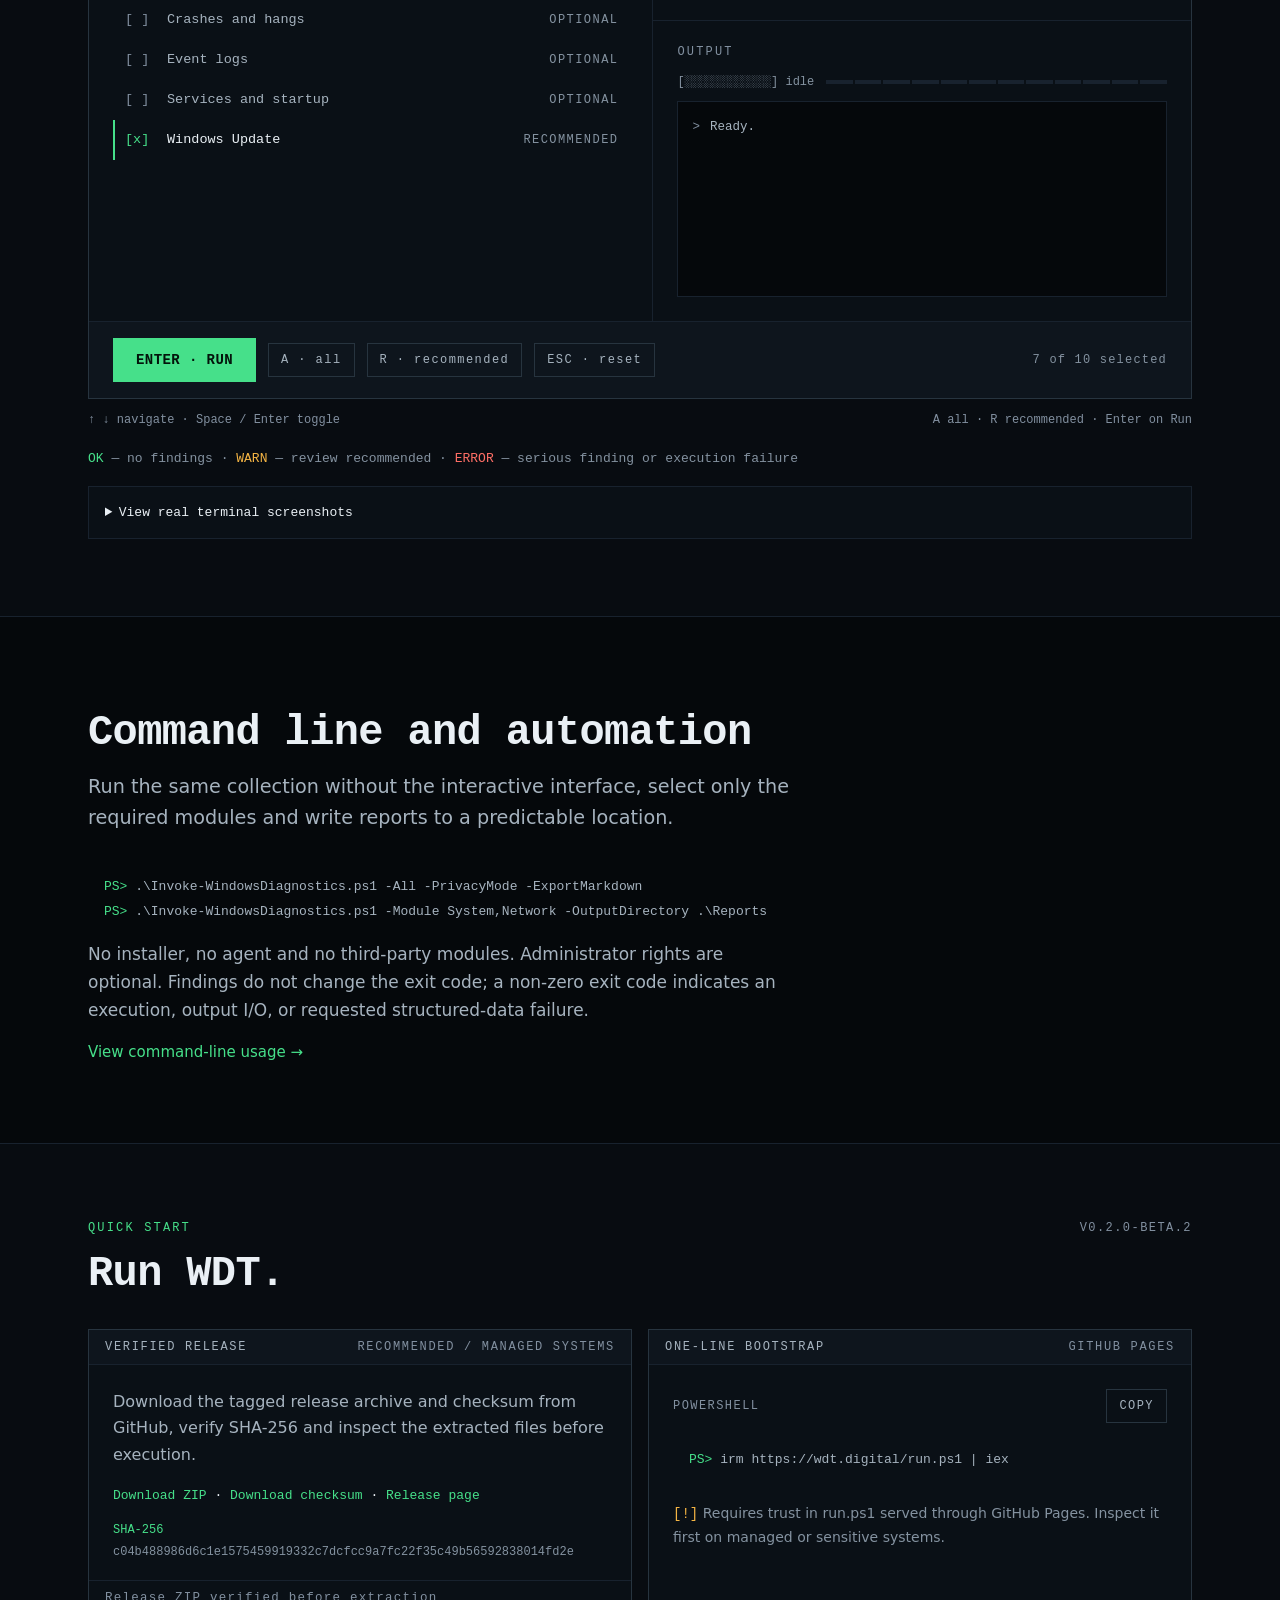
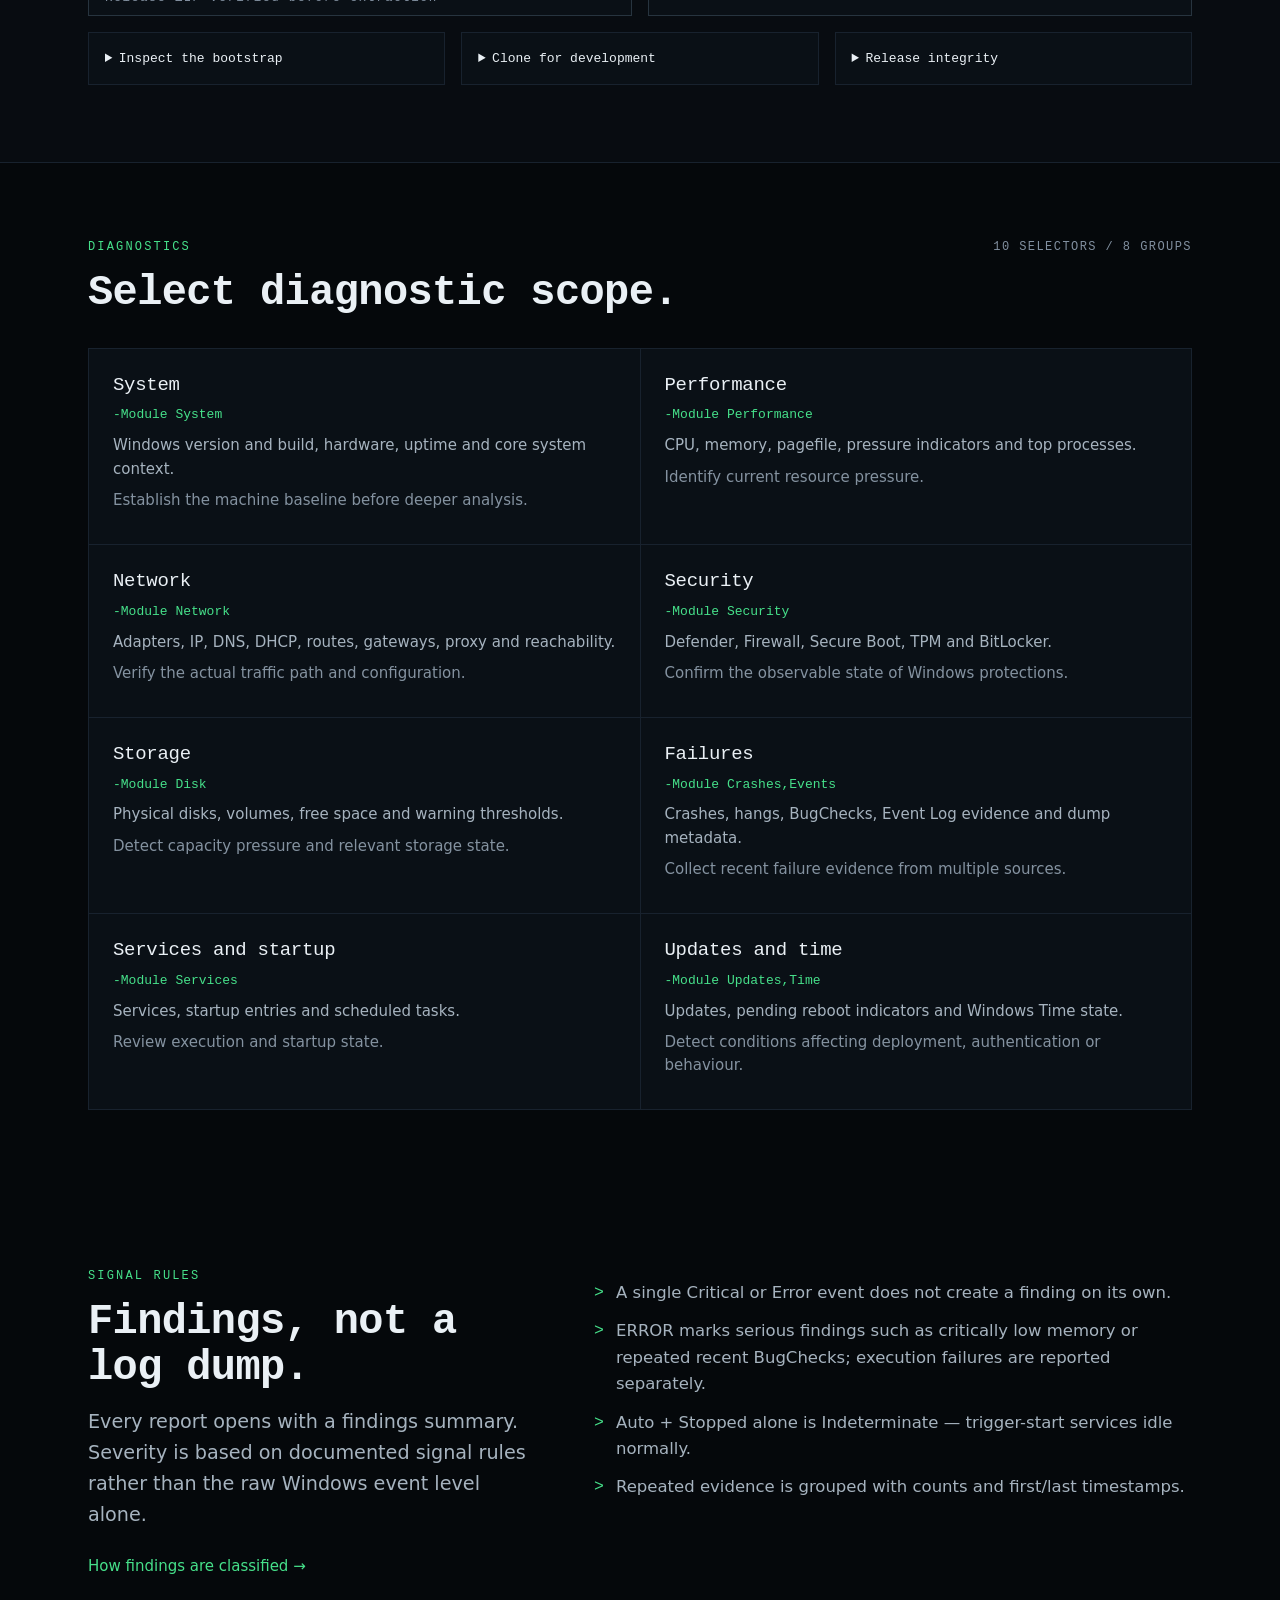
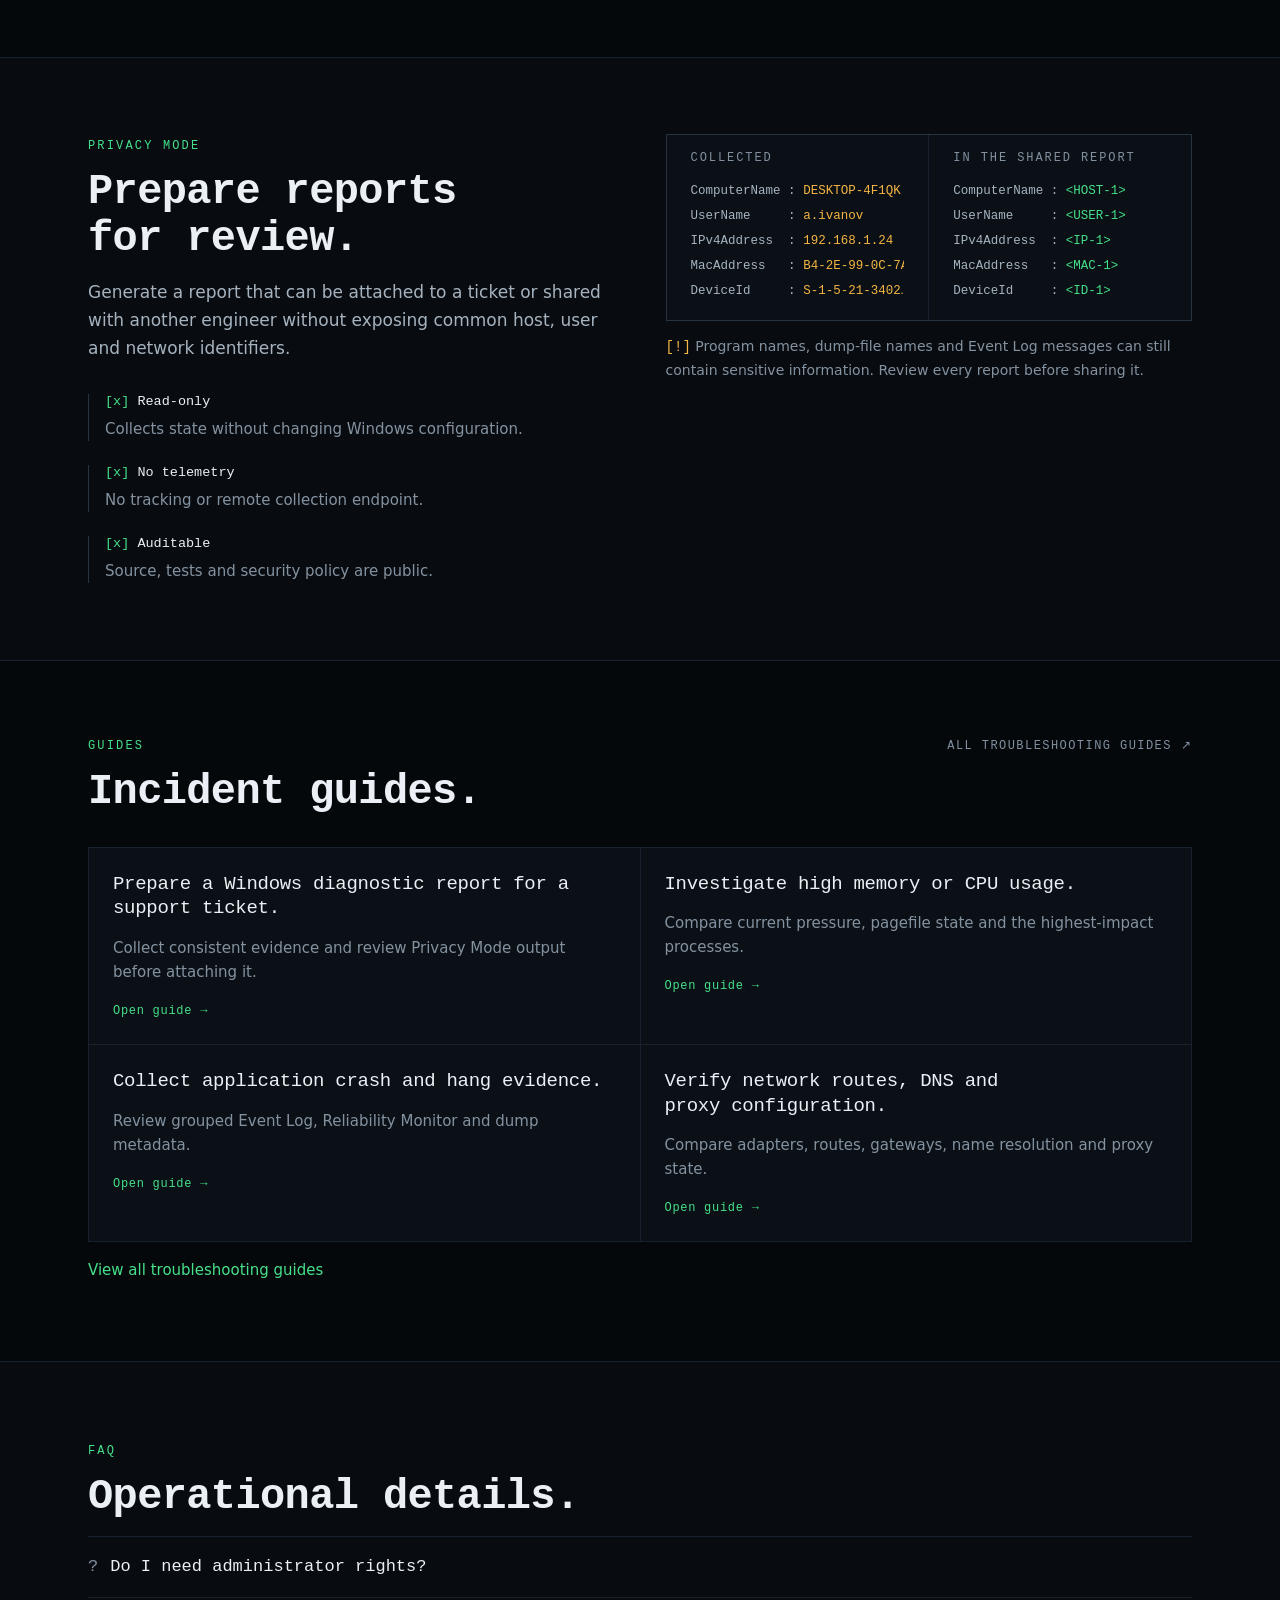
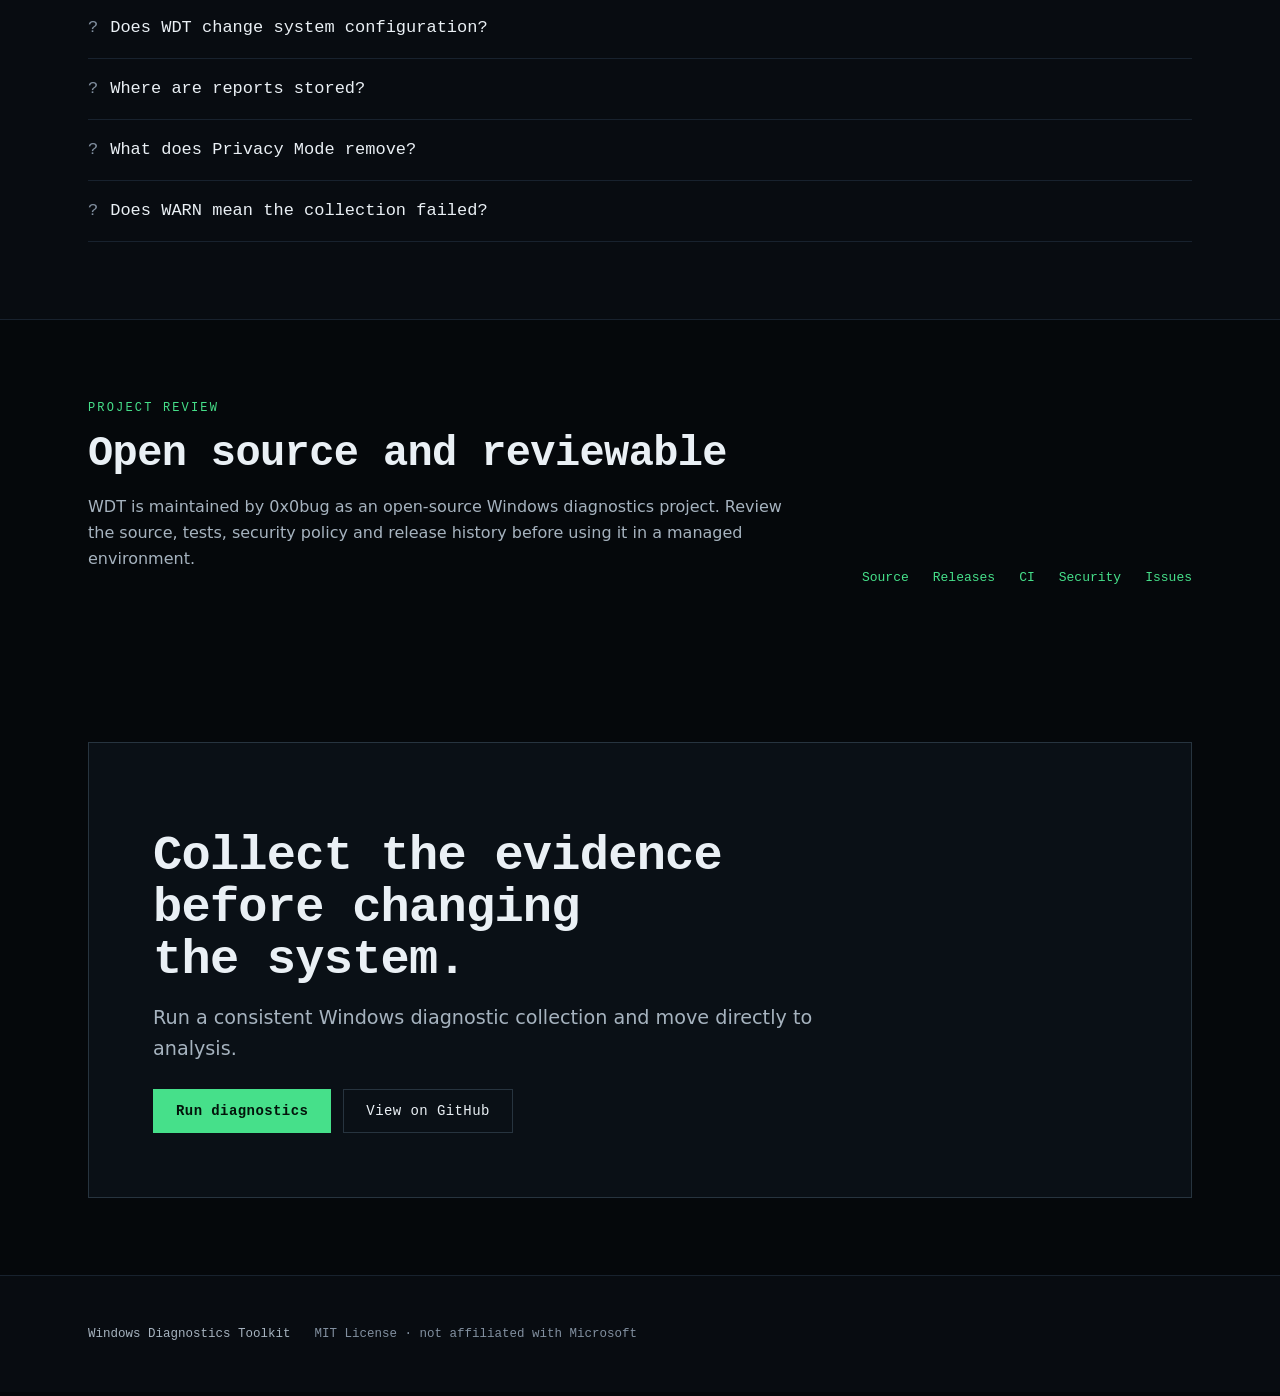
==== commit eafefc42: "Publish beta.2 bootstrap, release checksum, and current report examples" ====
--- a/index.html
+++ b/index.html
@@ -63,9 +63,9 @@
         },
         "license": "https://opensource.org/license/mit",
         "codeRepository": "https://github.com/0x0bug/windows-diagnostics-toolkit",
-        "softwareVersion": "0.2.0-beta.1",
-        "downloadUrl": "https://github.com/0x0bug/windows-diagnostics-toolkit/releases/download/v0.2.0-beta.1/windows-diagnostics-toolkit-v0.2.0-beta.1.zip",
-        "releaseNotes": "https://github.com/0x0bug/windows-diagnostics-toolkit/releases/tag/v0.2.0-beta.1",
+        "softwareVersion": "0.2.0-beta.2",
+        "downloadUrl": "https://github.com/0x0bug/windows-diagnostics-toolkit/releases/download/v0.2.0-beta.2/windows-diagnostics-toolkit-v0.2.0-beta.2.zip",
+        "releaseNotes": "https://github.com/0x0bug/windows-diagnostics-toolkit/releases/tag/v0.2.0-beta.2",
         "author": {
           "@type": "Person",
           "name": "0x0bug",
@@ -181,10 +181,10 @@
         <p class="hrow" style="margin: 0 0 var(--s3);"><span class="p" style="color: var(--accent);">PS&gt;</span><span class="dt">.\Invoke-WindowsDiagnostics.ps1 -All -PrivacyMode</span></p>
         <p class="hrow" data-seq="wait" style="margin: 0;"><span class="wtag" data-k="warn">[WARN]</span><span class="nm">Security</span><span class="dt">BitLocker volume not protected</span></p>
         <p class="hrow" data-seq="wait" style="margin: 0;"><span class="wtag" data-k="warn">[WARN]</span><span class="nm">Time</span><span class="dt">Local clock source reported</span></p>
-        <p class="hrow" data-seq="wait" style="margin: 0;"><span class="wtag" data-k="warn">[WARN]</span><span class="nm">Services</span><span class="dt">One or more services need attention</span></p>
+        <p class="hrow" data-seq="wait" style="margin: 0;"><span class="wtag" data-k="warn">[WARN]</span><span class="nm">Services</span><span class="dt">Service reported exit code 1067</span></p>
         <p class="hrow" data-seq="wait" style="margin: 0;"><span class="wtag" data-k="ok">[OK]</span><span class="nm">Network</span><span class="dt">No findings</span></p>
         <p class="hrow" data-seq="wait" style="margin: var(--s3) 0 0;"><span class="wtag" data-k="dim">--</span><span class="dt">0 errors · 3 warnings · 7 OK modules</span></p>
-        <p class="hrow" data-seq="wait" style="margin: 0; --i: 1;"><span class="wtag" data-k="dim">&gt;</span><span class="dt">.\WindowsDiagnosticsReport-20260712-101530.txt</span></p>
+        <p class="hrow" data-seq="wait" style="margin: 0; --i: 1;"><span class="wtag" data-k="dim">&gt;</span><span class="dt">.\WindowsDiagnosticsReport-20260712-101530-0123456789abcdef0123456789abcdef.txt</span></p>
       </div>
       <p class="panel-ft">Findings summary appears before detailed evidence.</p>
     </div>
@@ -256,7 +256,7 @@
         </div>
       </div>
       <p class="tui-hints"><span>↑ ↓ navigate · Space / Enter toggle</span><span>A all · R recommended · Enter on Run</span></p>
-      <p class="severity-line"><span class="wtag" data-k="ok">OK</span> — normal · <span class="wtag" data-k="warn">WARN</span> — review recommended · <span class="wtag" data-k="err">ERROR</span> — collection failed or Windows reported a fault</p>
+      <p class="severity-line"><span class="wtag" data-k="ok">OK</span> — no findings · <span class="wtag" data-k="warn">WARN</span> — review recommended · <span class="wtag" data-k="err">ERROR</span> — serious finding or execution failure</p>
       <details class="screenshot-details">
         <summary>View real terminal screenshots</summary>
         <div class="real-shots">
@@ -272,21 +272,21 @@
     <p class="lede">Run the same collection without the interactive interface, select only the required modules and write reports to a predictable location.</p>
     <pre class="mono-block"><span class="p">PS&gt;</span> .\Invoke-WindowsDiagnostics.ps1 -All -PrivacyMode -ExportMarkdown
 <span class="p">PS&gt;</span> .\Invoke-WindowsDiagnostics.ps1 -Module System,Network -OutputDirectory .\Reports</pre>
-    <p class="prose">No installer, no agent and no third-party modules. Administrator rights are optional. Findings do not change the exit code; a non-zero exit code indicates an execution failure.</p>
+    <p class="prose">No installer, no agent and no third-party modules. Administrator rights are optional. Findings do not change the exit code; a non-zero exit code indicates an execution, output I/O, or requested structured-data failure.</p>
     <p class="note"><a href="https://github.com/0x0bug/windows-diagnostics-toolkit/blob/main/docs/usage.md">View command-line usage →</a></p>
   </section>
 
   <div class="band">
     <section class="sec" id="quick-start">
-      <div class="sec-hd"><span class="kicker">Quick start</span><span class="kicker-meta">v0.2.0-beta.1</span></div>
+      <div class="sec-hd"><span class="kicker">Quick start</span><span class="kicker-meta">v0.2.0-beta.2</span></div>
       <h2>Run WDT.</h2>
       <div class="run-methods">
         <article class="panel run-method">
           <div class="panel-hd"><span class="ttl">Verified release</span><span class="end">RECOMMENDED / MANAGED SYSTEMS</span></div>
           <div class="run-method-body">
             <p>Download the tagged release archive and checksum from GitHub, verify SHA-256 and inspect the extracted files before execution.</p>
-            <p class="release-links"><a href="https://github.com/0x0bug/windows-diagnostics-toolkit/releases/download/v0.2.0-beta.1/windows-diagnostics-toolkit-v0.2.0-beta.1.zip">Download ZIP</a> · <a href="https://github.com/0x0bug/windows-diagnostics-toolkit/releases/download/v0.2.0-beta.1/windows-diagnostics-toolkit-v0.2.0-beta.1.zip.sha256">Download checksum</a> · <a href="https://github.com/0x0bug/windows-diagnostics-toolkit/releases/tag/v0.2.0-beta.1">Release page</a></p>
-            <p class="hash-value"><span class="wtag" data-k="ok">SHA-256</span> 830bd4e3cf94c101fc320eb6aaf899f46963f9ca6b06f6596f8d57fcf9af5211</p>
+            <p class="release-links"><a href="https://github.com/0x0bug/windows-diagnostics-toolkit/releases/download/v0.2.0-beta.2/windows-diagnostics-toolkit-v0.2.0-beta.2.zip">Download ZIP</a> · <a href="https://github.com/0x0bug/windows-diagnostics-toolkit/releases/download/v0.2.0-beta.2/windows-diagnostics-toolkit-v0.2.0-beta.2.zip.sha256">Download checksum</a> · <a href="https://github.com/0x0bug/windows-diagnostics-toolkit/releases/tag/v0.2.0-beta.2">Release page</a></p>
+            <p class="hash-value"><span class="wtag" data-k="ok">SHA-256</span> c04b488986d6c1e1575459919332c7dcfcc9a7fc22f35c49b56592838014fd2e</p>
             <p class="panel-ft">Release ZIP verified before extraction</p>
           </div>
         </article>
@@ -306,8 +306,8 @@
         <details><summary>Clone for development</summary><pre class="mono-block"><span class="p">PS&gt;</span> git clone https://github.com/0x0bug/windows-diagnostics-toolkit.git
 <span class="p">PS&gt;</span> cd windows-diagnostics-toolkit
 <span class="p">PS&gt;</span> .\Invoke-WindowsDiagnostics.ps1</pre></details>
-        <details><summary>Release integrity</summary><pre class="mono-block"><span class="p">PS&gt;</span> $expected = '830bd4e3cf94c101fc320eb6aaf899f46963f9ca6b06f6596f8d57fcf9af5211'
-<span class="p">PS&gt;</span> (Get-FileHash .\windows-diagnostics-toolkit-v0.2.0-beta.1.zip -Algorithm SHA256).Hash.ToLowerInvariant() -eq $expected</pre><p>The tagged release binds the archive to a published version. SHA-256 detects whether the downloaded ZIP differs from the expected bytes; it does not establish who produced the file. The ZIP checksum does not authenticate bootstrap code already passed to <code>iex</code>.</p></details>
+        <details><summary>Release integrity</summary><pre class="mono-block"><span class="p">PS&gt;</span> $expected = 'c04b488986d6c1e1575459919332c7dcfcc9a7fc22f35c49b56592838014fd2e'
+<span class="p">PS&gt;</span> (Get-FileHash .\windows-diagnostics-toolkit-v0.2.0-beta.2.zip -Algorithm SHA256).Hash.ToLowerInvariant() -eq $expected</pre><p>The tagged release binds the archive to a published version. SHA-256 detects whether the downloaded ZIP differs from the expected bytes; it does not establish who produced the file. The ZIP checksum does not authenticate bootstrap code already passed to <code>iex</code>.</p></details>
       </div>
     </section>
   </div>
@@ -331,7 +331,7 @@
     <div><span class="kicker">Signal rules</span><h2 id="findings-title">Findings, not a log dump.</h2><p class="lede">Every report opens with a findings summary. Severity is based on documented signal rules rather than the raw Windows event level alone.</p><p class="note"><a href="https://github.com/0x0bug/windows-diagnostics-toolkit/blob/main/docs/usage.md#findings-and-exit-codes">How findings are classified →</a></p></div>
     <ul class="list findings-list">
       <li>A single Critical or Error event does not create a finding on its own.</li>
-      <li>ERROR is reserved for repeated recent BugChecks.</li>
+      <li>ERROR marks serious findings such as critically low memory or repeated recent BugChecks; execution failures are reported separately.</li>
       <li>Auto + Stopped alone is Indeterminate — trigger-start services idle normally.</li>
       <li>Repeated evidence is grouped with counts and first/last timestamps.</li>
     </ul>
@@ -395,7 +395,7 @@
 
   <section class="sec trust-block" aria-labelledby="trust-title">
     <div><span class="kicker">Project review</span><h2 id="trust-title">Open source and reviewable</h2><p>WDT is maintained by 0x0bug as an open-source Windows diagnostics project. Review the source, tests, security policy and release history before using it in a managed environment.</p></div>
-    <nav class="trust-links" aria-label="Project review links"><a href="https://github.com/0x0bug/windows-diagnostics-toolkit">Source</a><a href="https://github.com/0x0bug/windows-diagnostics-toolkit/releases/tag/v0.2.0-beta.1">Releases</a><a href="https://github.com/0x0bug/windows-diagnostics-toolkit/actions">CI</a><a href="https://github.com/0x0bug/windows-diagnostics-toolkit/blob/main/SECURITY.md">Security</a><a href="https://github.com/0x0bug/windows-diagnostics-toolkit/issues/new/choose">Issues</a></nav>
+    <nav class="trust-links" aria-label="Project review links"><a href="https://github.com/0x0bug/windows-diagnostics-toolkit">Source</a><a href="https://github.com/0x0bug/windows-diagnostics-toolkit/releases/tag/v0.2.0-beta.2">Releases</a><a href="https://github.com/0x0bug/windows-diagnostics-toolkit/actions">CI</a><a href="https://github.com/0x0bug/windows-diagnostics-toolkit/blob/main/SECURITY.md">Security</a><a href="https://github.com/0x0bug/windows-diagnostics-toolkit/issues/new/choose">Issues</a></nav>
   </section>
 
   <section class="sec">
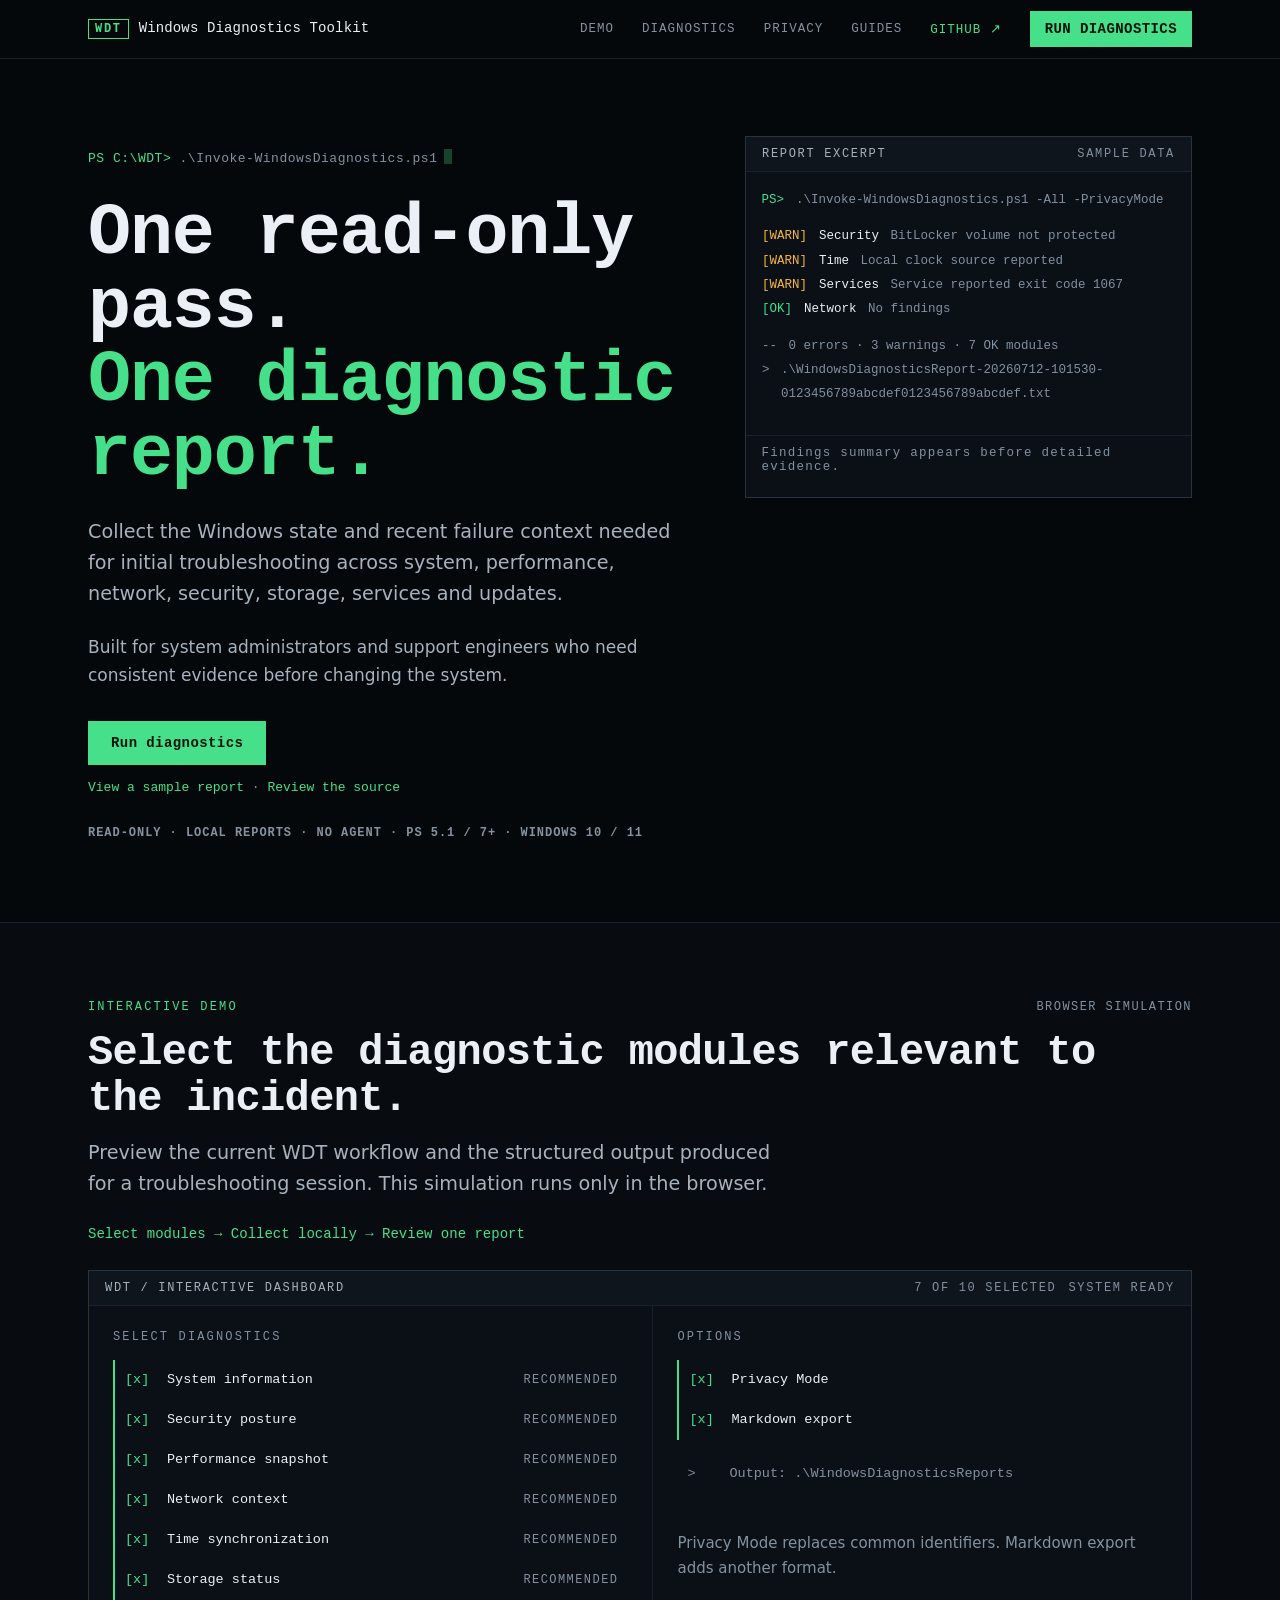
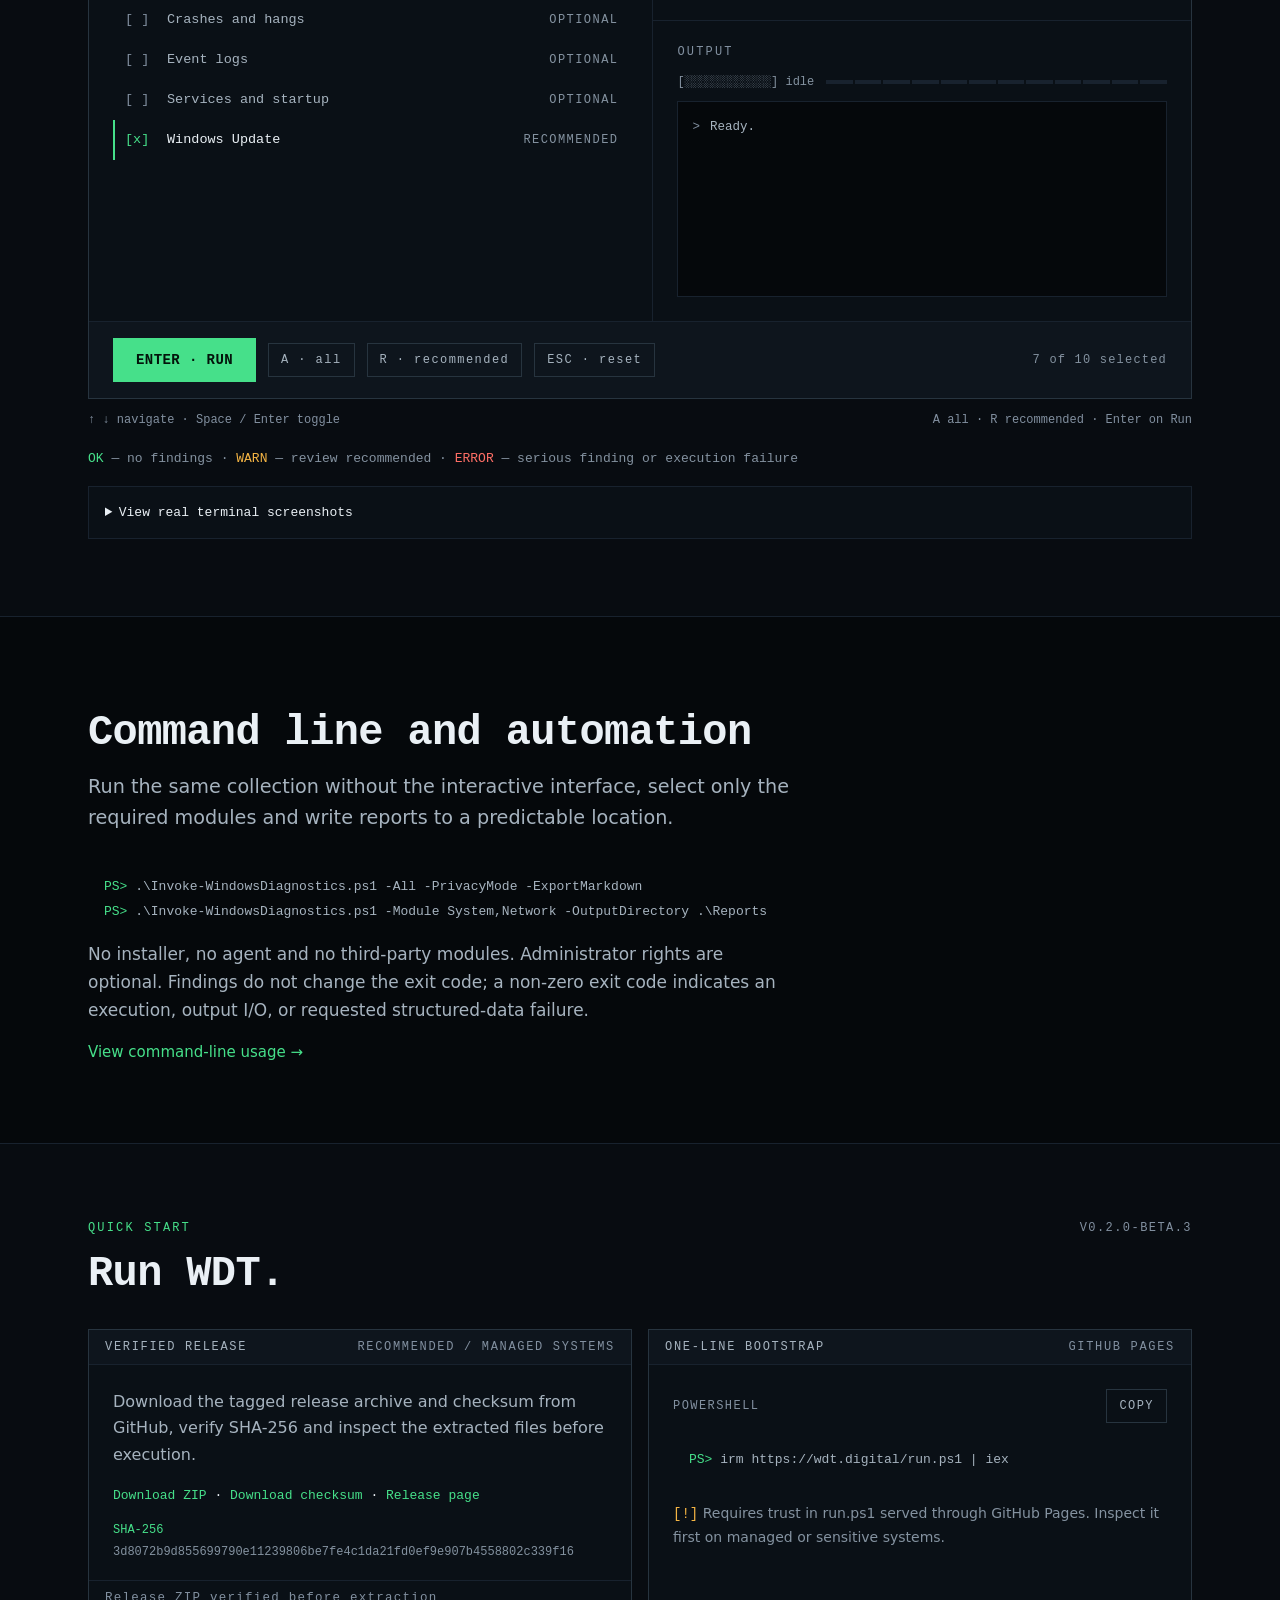
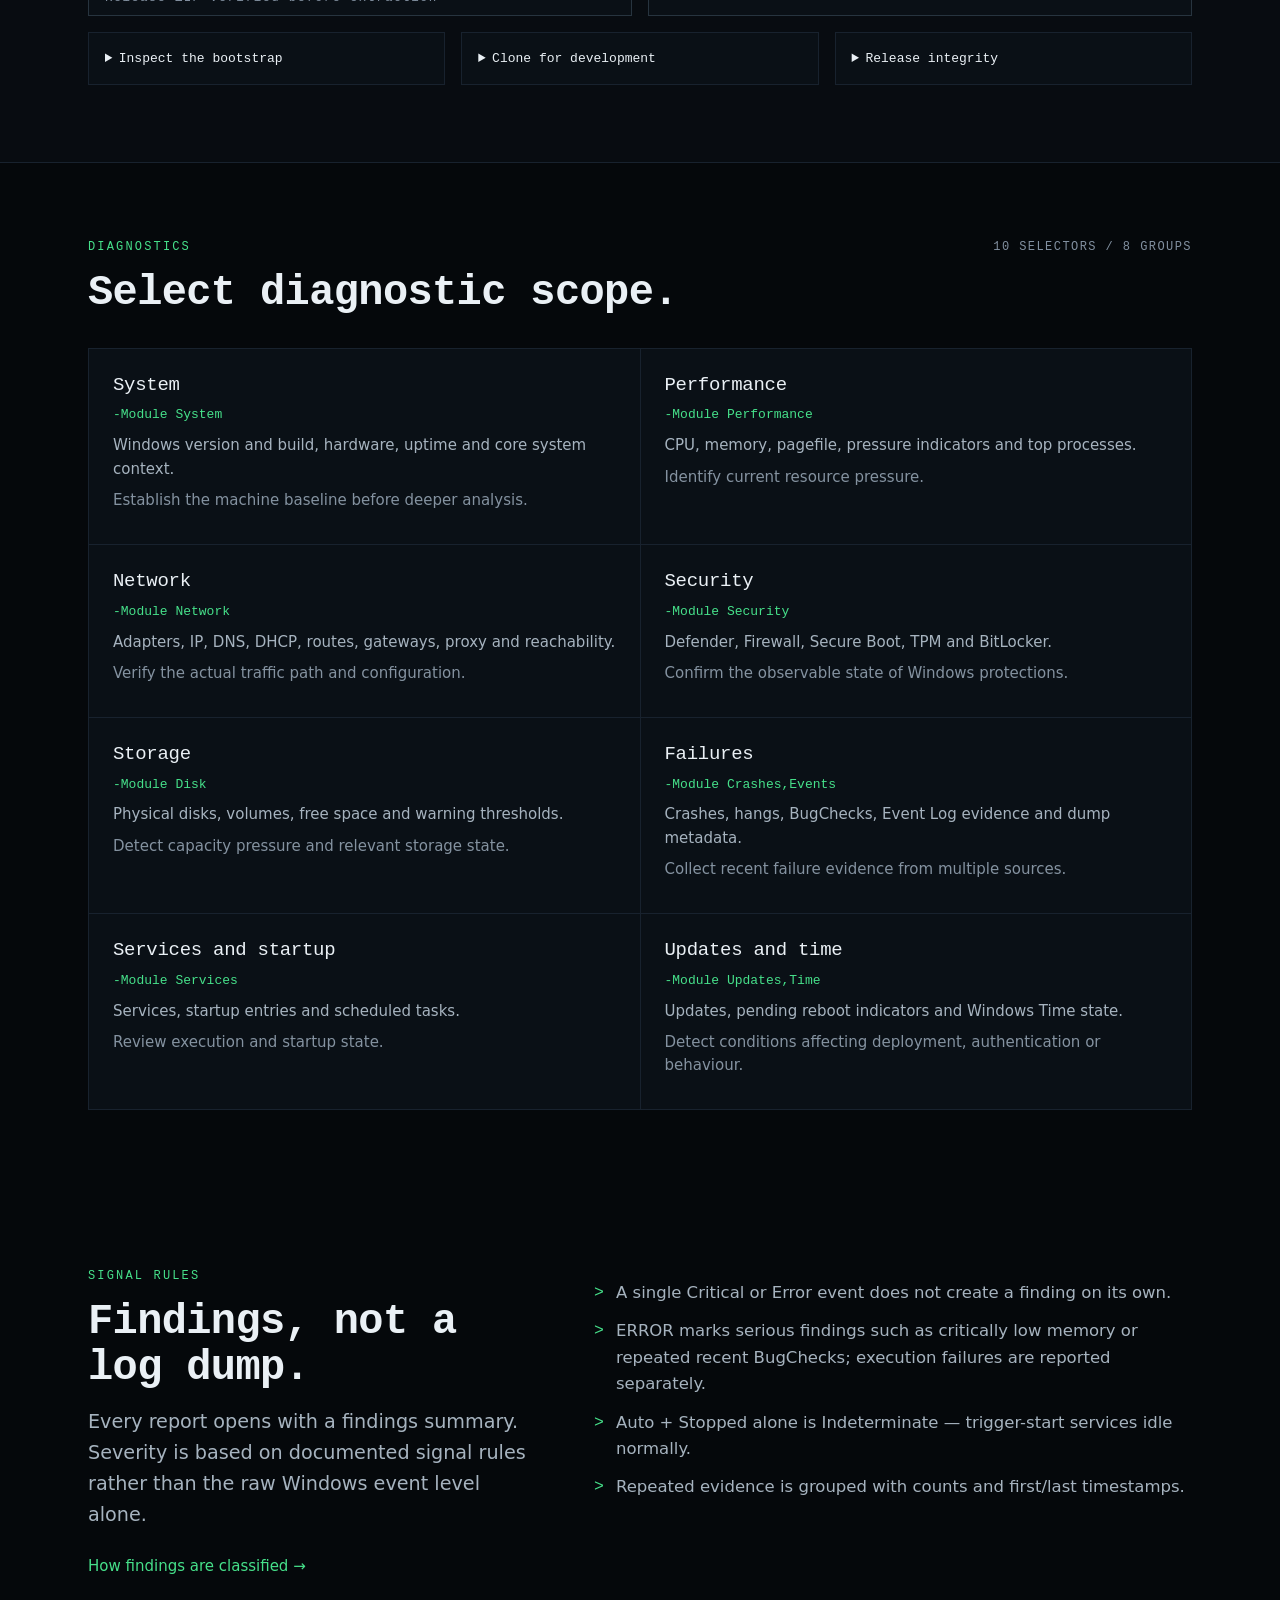
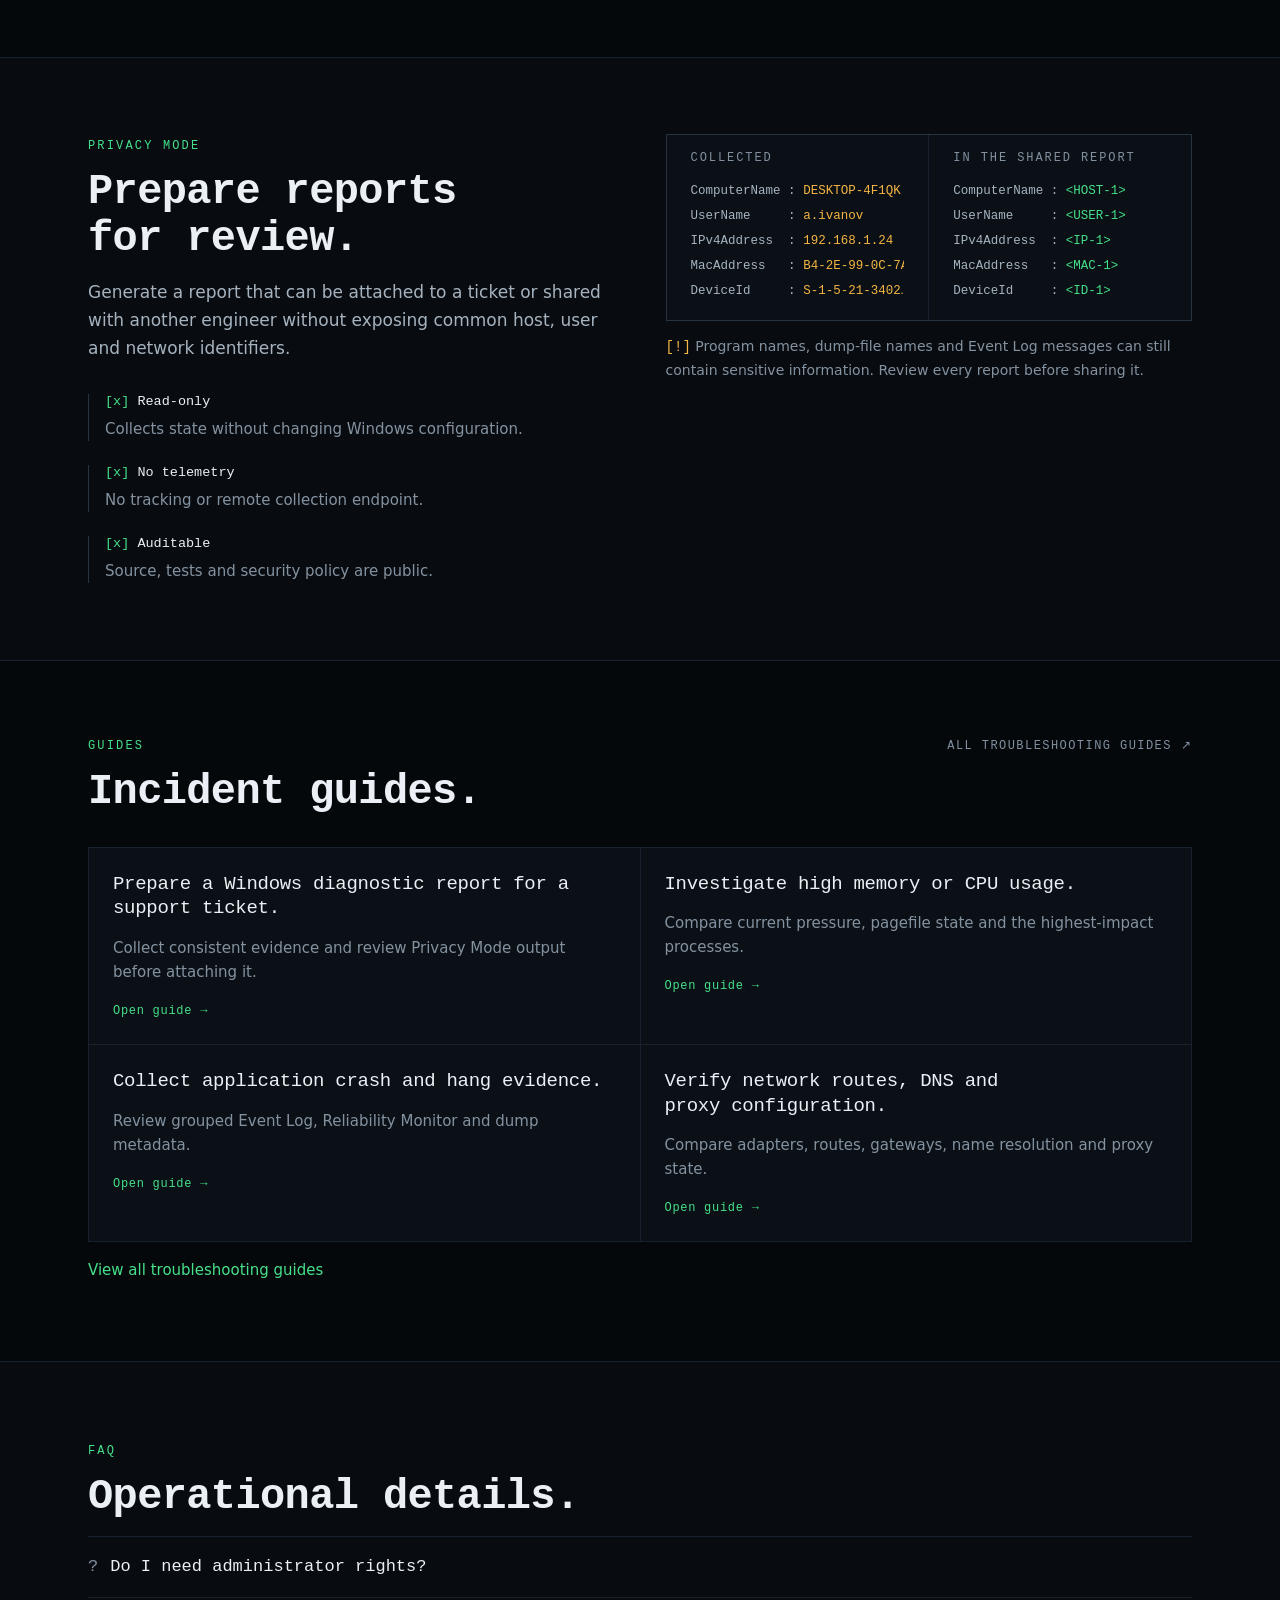
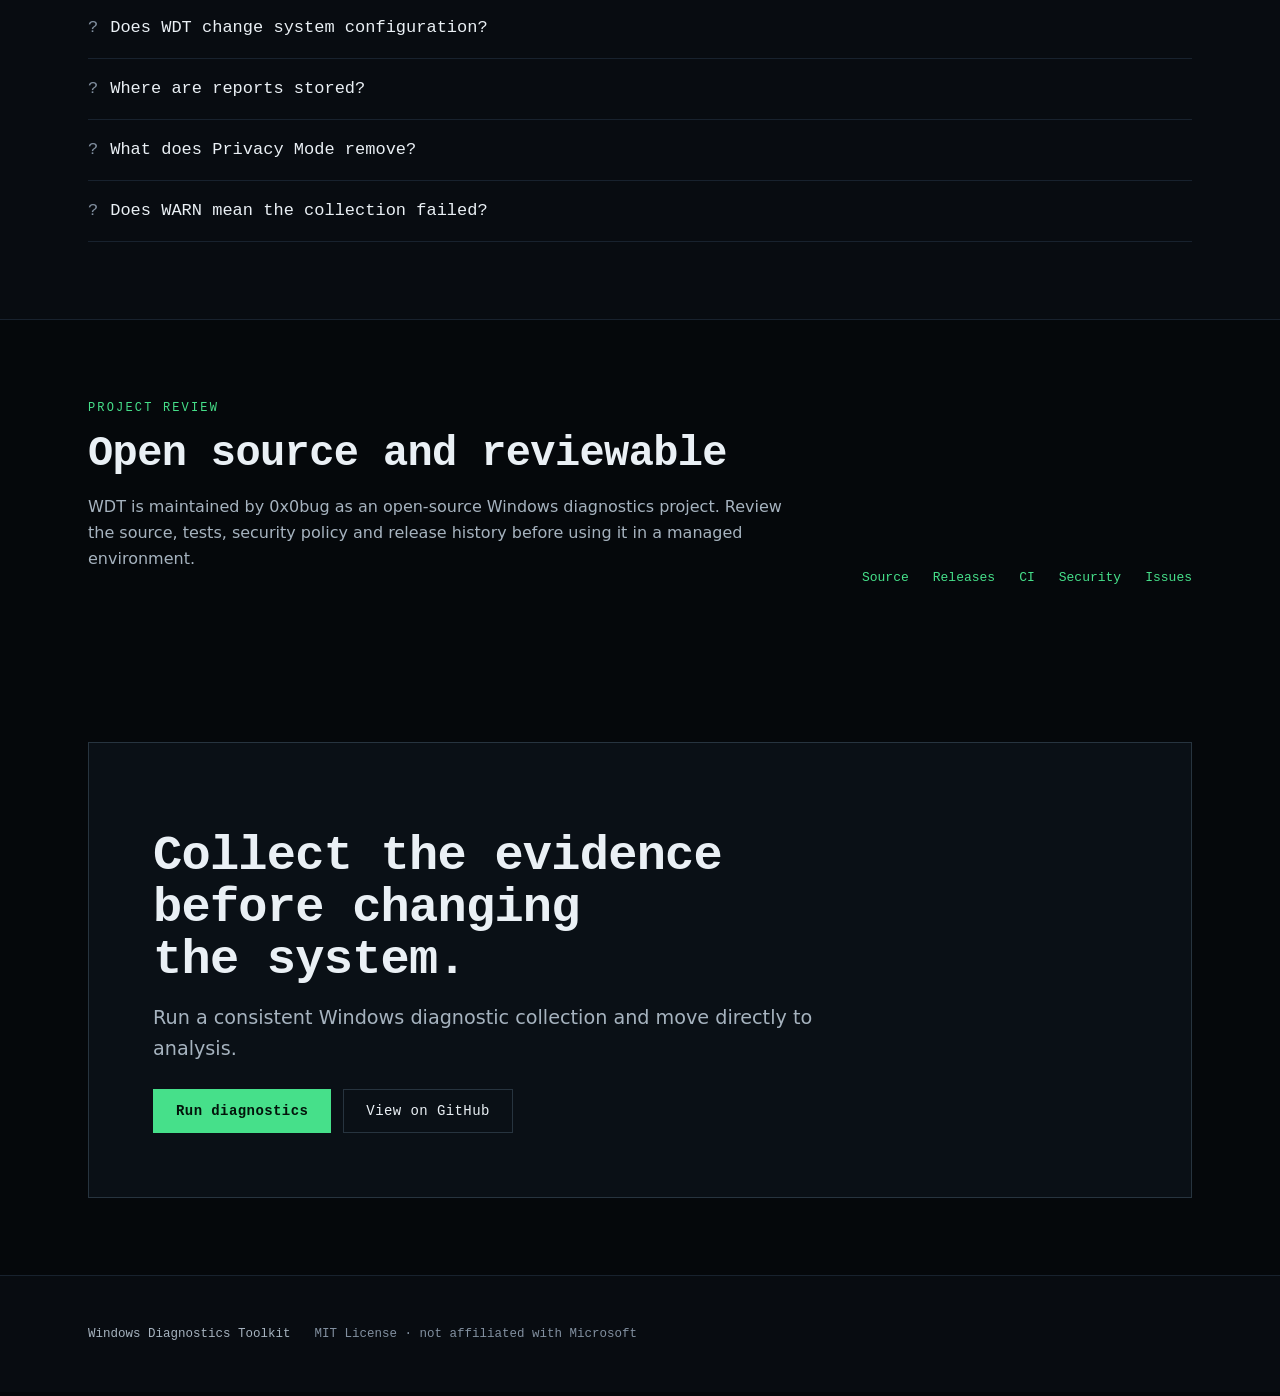
==== commit 872a7883: "Publish the v0.2.0-beta.3 website download" ====
--- a/index.html
+++ b/index.html
@@ -63,9 +63,9 @@
         },
         "license": "https://opensource.org/license/mit",
         "codeRepository": "https://github.com/0x0bug/windows-diagnostics-toolkit",
-        "softwareVersion": "0.2.0-beta.2",
-        "downloadUrl": "https://github.com/0x0bug/windows-diagnostics-toolkit/releases/download/v0.2.0-beta.2/windows-diagnostics-toolkit-v0.2.0-beta.2.zip",
-        "releaseNotes": "https://github.com/0x0bug/windows-diagnostics-toolkit/releases/tag/v0.2.0-beta.2",
+        "softwareVersion": "0.2.0-beta.3",
+        "downloadUrl": "https://github.com/0x0bug/windows-diagnostics-toolkit/releases/download/v0.2.0-beta.3/windows-diagnostics-toolkit-v0.2.0-beta.3.zip",
+        "releaseNotes": "https://github.com/0x0bug/windows-diagnostics-toolkit/releases/tag/v0.2.0-beta.3",
         "author": {
           "@type": "Person",
           "name": "0x0bug",
@@ -278,15 +278,15 @@
 
   <div class="band">
     <section class="sec" id="quick-start">
-      <div class="sec-hd"><span class="kicker">Quick start</span><span class="kicker-meta">v0.2.0-beta.2</span></div>
+      <div class="sec-hd"><span class="kicker">Quick start</span><span class="kicker-meta">v0.2.0-beta.3</span></div>
       <h2>Run WDT.</h2>
       <div class="run-methods">
         <article class="panel run-method">
           <div class="panel-hd"><span class="ttl">Verified release</span><span class="end">RECOMMENDED / MANAGED SYSTEMS</span></div>
           <div class="run-method-body">
             <p>Download the tagged release archive and checksum from GitHub, verify SHA-256 and inspect the extracted files before execution.</p>
-            <p class="release-links"><a href="https://github.com/0x0bug/windows-diagnostics-toolkit/releases/download/v0.2.0-beta.2/windows-diagnostics-toolkit-v0.2.0-beta.2.zip">Download ZIP</a> · <a href="https://github.com/0x0bug/windows-diagnostics-toolkit/releases/download/v0.2.0-beta.2/windows-diagnostics-toolkit-v0.2.0-beta.2.zip.sha256">Download checksum</a> · <a href="https://github.com/0x0bug/windows-diagnostics-toolkit/releases/tag/v0.2.0-beta.2">Release page</a></p>
-            <p class="hash-value"><span class="wtag" data-k="ok">SHA-256</span> c04b488986d6c1e1575459919332c7dcfcc9a7fc22f35c49b56592838014fd2e</p>
+            <p class="release-links"><a href="https://github.com/0x0bug/windows-diagnostics-toolkit/releases/download/v0.2.0-beta.3/windows-diagnostics-toolkit-v0.2.0-beta.3.zip">Download ZIP</a> · <a href="https://github.com/0x0bug/windows-diagnostics-toolkit/releases/download/v0.2.0-beta.3/windows-diagnostics-toolkit-v0.2.0-beta.3.zip.sha256">Download checksum</a> · <a href="https://github.com/0x0bug/windows-diagnostics-toolkit/releases/tag/v0.2.0-beta.3">Release page</a></p>
+            <p class="hash-value"><span class="wtag" data-k="ok">SHA-256</span> 3d8072b9d855699790e11239806be7fe4c1da21fd0ef9e907b4558802c339f16</p>
             <p class="panel-ft">Release ZIP verified before extraction</p>
           </div>
         </article>
@@ -306,8 +306,8 @@
         <details><summary>Clone for development</summary><pre class="mono-block"><span class="p">PS&gt;</span> git clone https://github.com/0x0bug/windows-diagnostics-toolkit.git
 <span class="p">PS&gt;</span> cd windows-diagnostics-toolkit
 <span class="p">PS&gt;</span> .\Invoke-WindowsDiagnostics.ps1</pre></details>
-        <details><summary>Release integrity</summary><pre class="mono-block"><span class="p">PS&gt;</span> $expected = 'c04b488986d6c1e1575459919332c7dcfcc9a7fc22f35c49b56592838014fd2e'
-<span class="p">PS&gt;</span> (Get-FileHash .\windows-diagnostics-toolkit-v0.2.0-beta.2.zip -Algorithm SHA256).Hash.ToLowerInvariant() -eq $expected</pre><p>The tagged release binds the archive to a published version. SHA-256 detects whether the downloaded ZIP differs from the expected bytes; it does not establish who produced the file. The ZIP checksum does not authenticate bootstrap code already passed to <code>iex</code>.</p></details>
+        <details><summary>Release integrity</summary><pre class="mono-block"><span class="p">PS&gt;</span> $expected = '3d8072b9d855699790e11239806be7fe4c1da21fd0ef9e907b4558802c339f16'
+<span class="p">PS&gt;</span> (Get-FileHash .\windows-diagnostics-toolkit-v0.2.0-beta.3.zip -Algorithm SHA256).Hash.ToLowerInvariant() -eq $expected</pre><p>The tagged release binds the archive to a published version. SHA-256 detects whether the downloaded ZIP differs from the expected bytes; it does not establish who produced the file. The ZIP checksum does not authenticate bootstrap code already passed to <code>iex</code>.</p></details>
       </div>
     </section>
   </div>
@@ -395,7 +395,7 @@
 
   <section class="sec trust-block" aria-labelledby="trust-title">
     <div><span class="kicker">Project review</span><h2 id="trust-title">Open source and reviewable</h2><p>WDT is maintained by 0x0bug as an open-source Windows diagnostics project. Review the source, tests, security policy and release history before using it in a managed environment.</p></div>
-    <nav class="trust-links" aria-label="Project review links"><a href="https://github.com/0x0bug/windows-diagnostics-toolkit">Source</a><a href="https://github.com/0x0bug/windows-diagnostics-toolkit/releases/tag/v0.2.0-beta.2">Releases</a><a href="https://github.com/0x0bug/windows-diagnostics-toolkit/actions">CI</a><a href="https://github.com/0x0bug/windows-diagnostics-toolkit/blob/main/SECURITY.md">Security</a><a href="https://github.com/0x0bug/windows-diagnostics-toolkit/issues/new/choose">Issues</a></nav>
+    <nav class="trust-links" aria-label="Project review links"><a href="https://github.com/0x0bug/windows-diagnostics-toolkit">Source</a><a href="https://github.com/0x0bug/windows-diagnostics-toolkit/releases/tag/v0.2.0-beta.3">Releases</a><a href="https://github.com/0x0bug/windows-diagnostics-toolkit/actions">CI</a><a href="https://github.com/0x0bug/windows-diagnostics-toolkit/blob/main/SECURITY.md">Security</a><a href="https://github.com/0x0bug/windows-diagnostics-toolkit/issues/new/choose">Issues</a></nav>
   </section>
 
   <section class="sec">
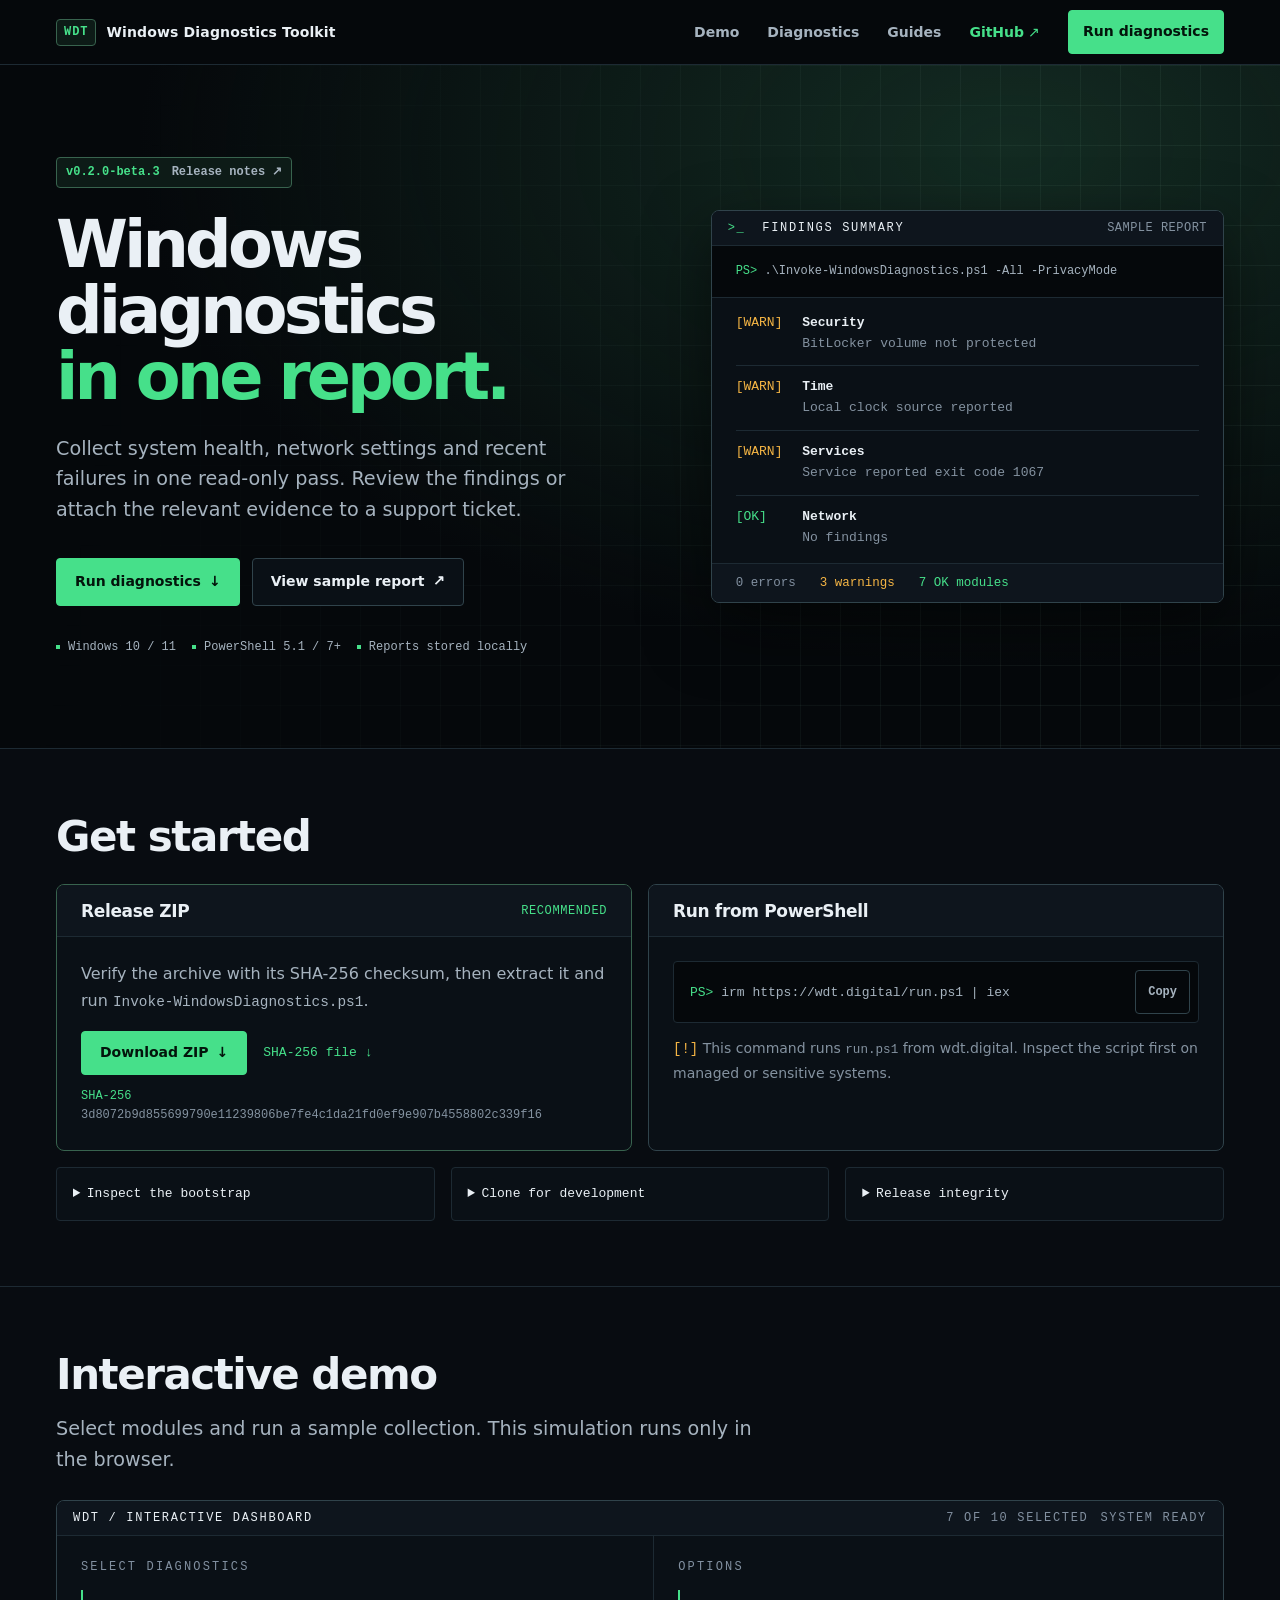
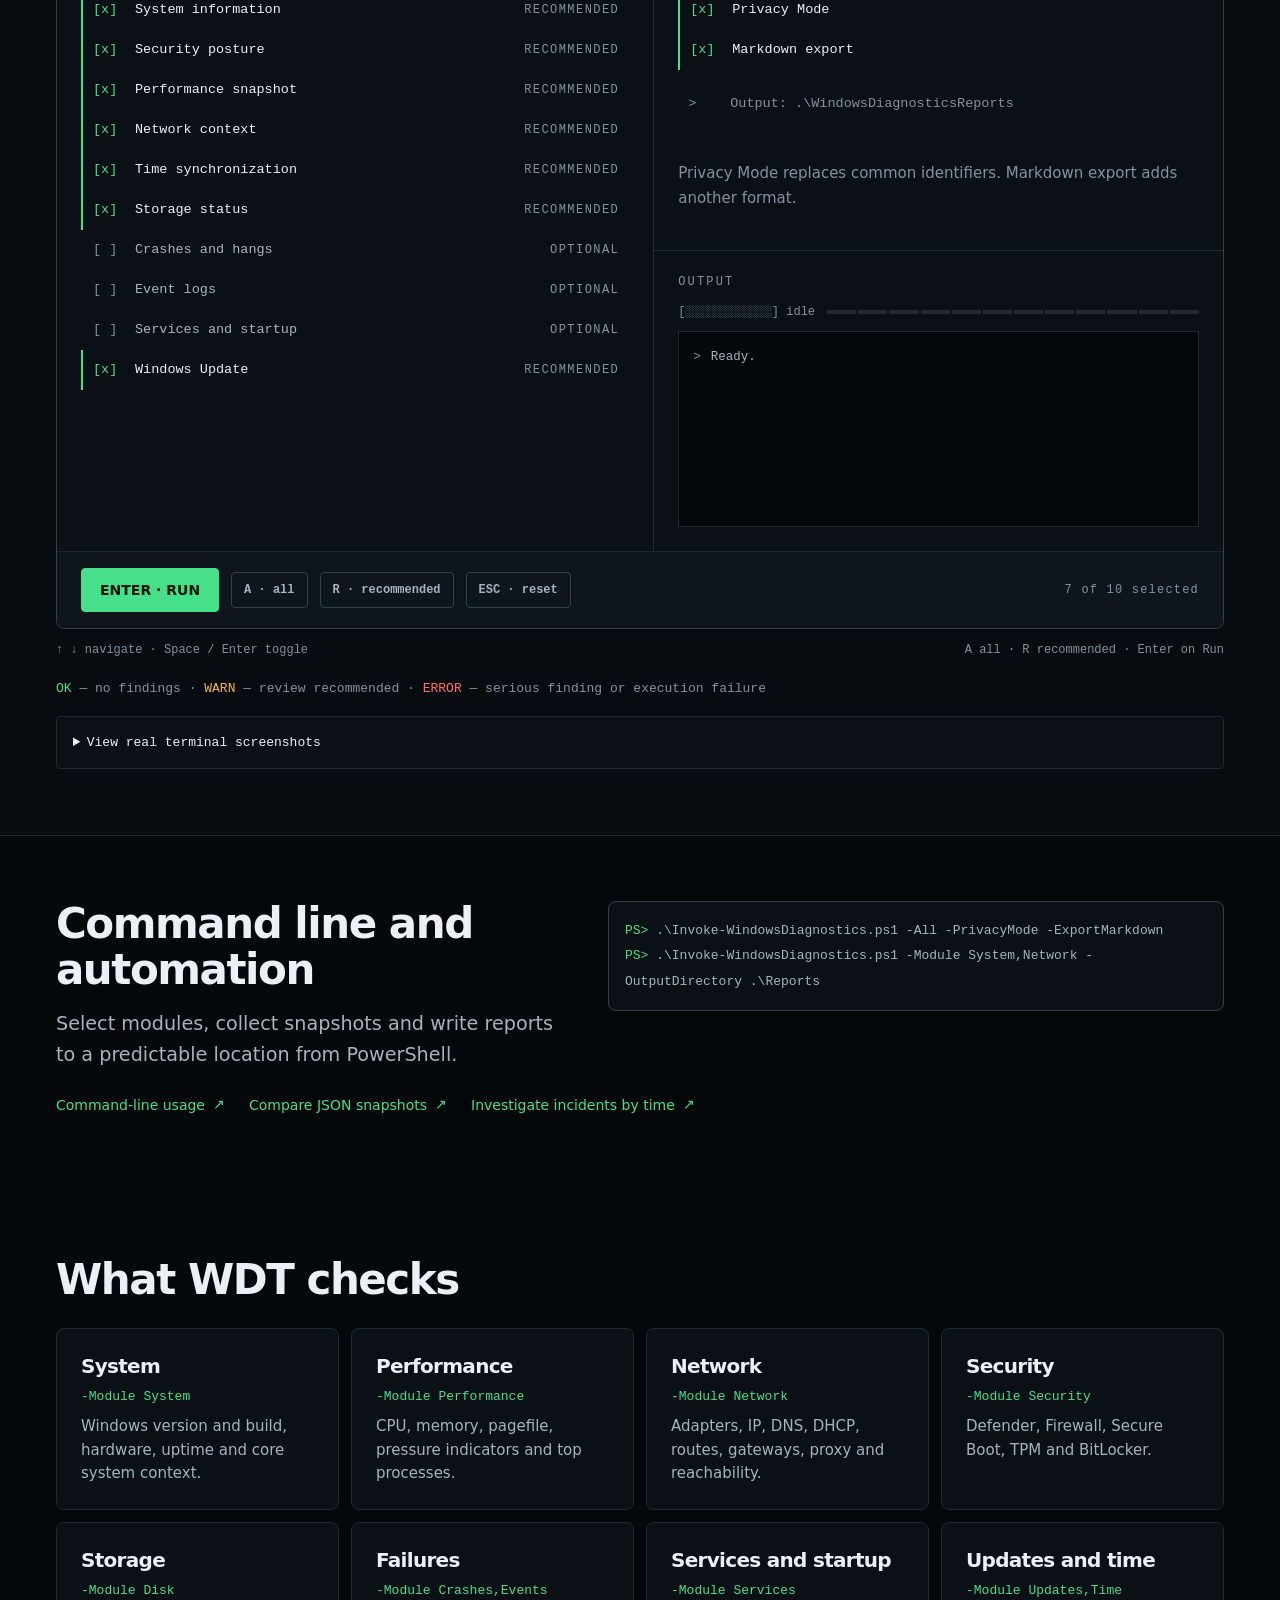
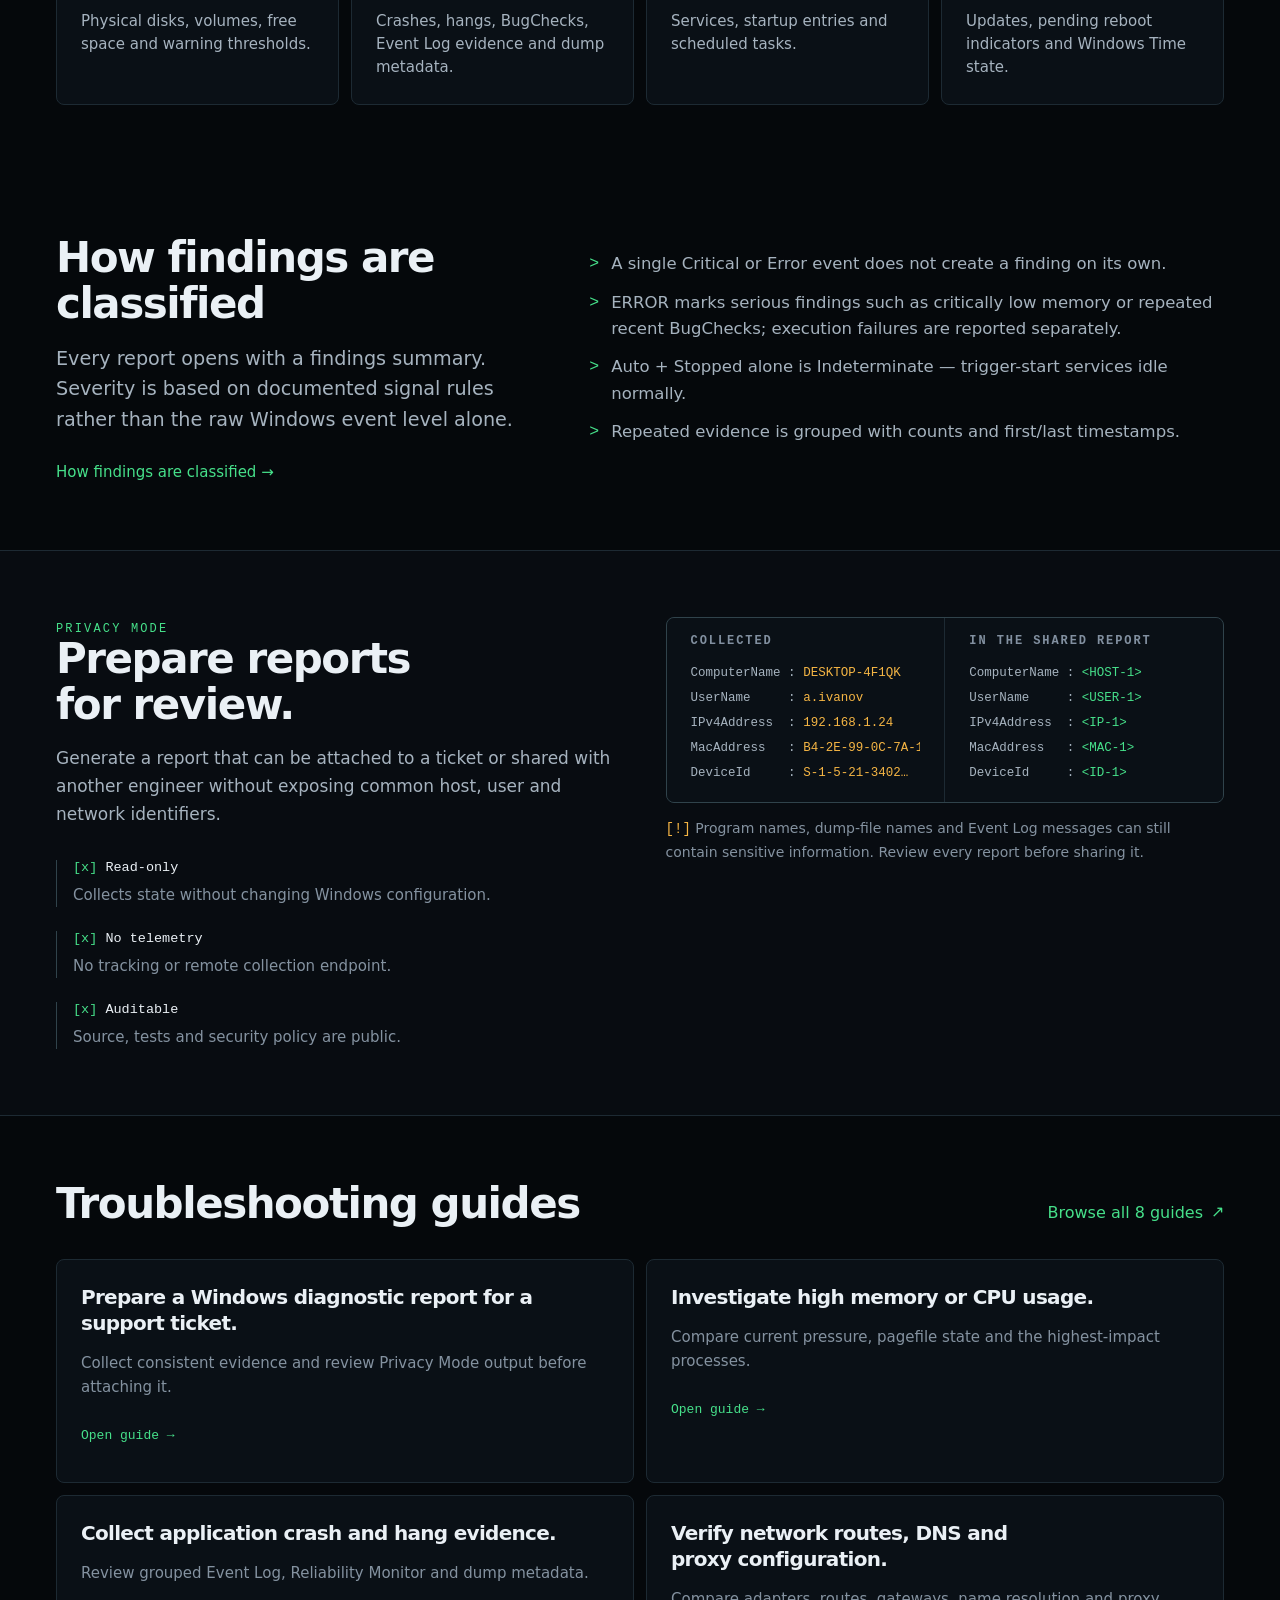
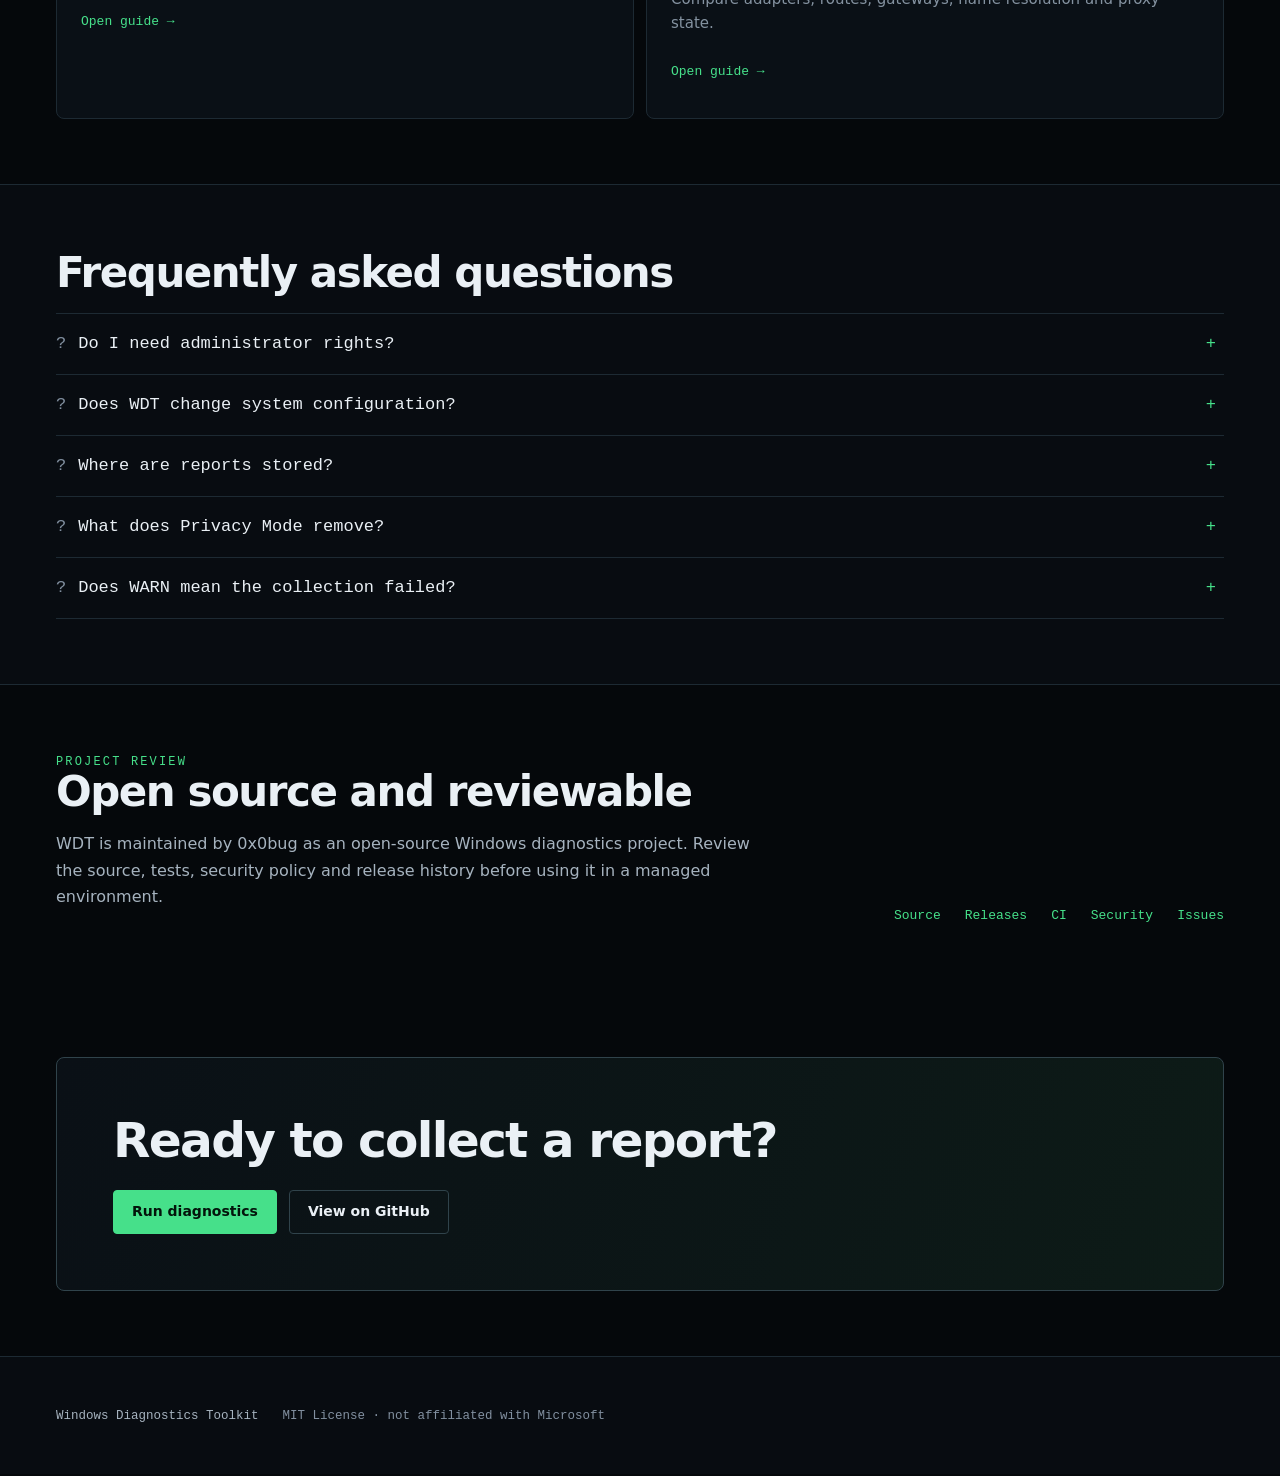
==== commit 0bb683dd: "Polish WDT site layout and launch flow" ====
--- a/index.html
+++ b/index.html
@@ -139,7 +139,7 @@
 <body class="landing">
 <a class="skip-link" href="#main-content">Skip to content</a>
 <p class="sr-only" id="site-status" role="status" aria-live="polite" aria-atomic="true"></p>
-<header class="hdr" data-open="false">
+<header class="hdr" data-open="0">
   <div class="hdr-in">
     <a class="brand" href="./" aria-label="Windows Diagnostics Toolkit home">
       <span class="brand-mark">WDT</span>
@@ -149,56 +149,86 @@
     <nav class="wnav" id="site-nav" aria-label="Primary navigation">
       <a href="#try">Demo</a>
       <a href="#checks">Diagnostics</a>
-      <a href="#privacy">Privacy</a>
       <a href="#guides">Guides</a>
-      <a class="gh" href="https://github.com/0x0bug/windows-diagnostics-toolkit">GitHub ↗</a>
+      <a class="gh" href="https://github.com/0x0bug/windows-diagnostics-toolkit">GitHub <span class="link-arrow" aria-hidden="true">↗</span></a>
       <a class="wbtn wbtn--primary nav-run" href="#quick-start">Run diagnostics</a>
     </nav>
   </div>
 </header>
 <main id="main-content">
-  <section class="sec hero" id="wdt-hero" data-inview="1">
-    <div>
-      <p class="promptline" data-seq="wait"><span class="p">PS C:\WDT&gt;</span> .\Invoke-WindowsDiagnostics.ps1<span class="caret" id="wdt-caret" data-run="0"></span></p>
-      <h1 class="h-display">
-        <span data-seq="wait" style="display: block;">One read-only pass.</span>
-        <span data-seq="wait" style="display: block; color: var(--accent);">One diagnostic report.</span>
-      </h1>
-      <p class="lede" data-seq="wait">Collect the Windows state and recent failure context needed for initial troubleshooting across system, performance, network, security, storage, services and updates.</p>
-      <p class="prose" data-seq="wait" style="--i: 1;">Built for system administrators and support engineers who need consistent evidence before changing the system.</p>
-      <div class="hero-actions" data-seq="wait">
-        <a class="wbtn wbtn--primary" href="#quick-start">Run diagnostics</a>
-        <p class="hero-links"><a href="sample-report/">View a sample report</a> <span aria-hidden="true">·</span> <a href="https://github.com/0x0bug/windows-diagnostics-toolkit">Review the source</a></p>
-      </div>
-      <p class="trust-line" data-seq="wait">READ-ONLY · LOCAL REPORTS · NO AGENT · PS 5.1 / 7+ · WINDOWS 10 / 11</p>
-    </div>
-    <div class="panel" data-seq="wait">
-      <div class="panel-hd">
-        <span class="ttl">Report excerpt</span>
-        <span class="end">SAMPLE DATA</span>
-      </div>
-      <div class="mono-block">
-        <p class="hrow" style="margin: 0 0 var(--s3);"><span class="p" style="color: var(--accent);">PS&gt;</span><span class="dt">.\Invoke-WindowsDiagnostics.ps1 -All -PrivacyMode</span></p>
-        <p class="hrow" data-seq="wait" style="margin: 0;"><span class="wtag" data-k="warn">[WARN]</span><span class="nm">Security</span><span class="dt">BitLocker volume not protected</span></p>
-        <p class="hrow" data-seq="wait" style="margin: 0;"><span class="wtag" data-k="warn">[WARN]</span><span class="nm">Time</span><span class="dt">Local clock source reported</span></p>
-        <p class="hrow" data-seq="wait" style="margin: 0;"><span class="wtag" data-k="warn">[WARN]</span><span class="nm">Services</span><span class="dt">Service reported exit code 1067</span></p>
-        <p class="hrow" data-seq="wait" style="margin: 0;"><span class="wtag" data-k="ok">[OK]</span><span class="nm">Network</span><span class="dt">No findings</span></p>
-        <p class="hrow" data-seq="wait" style="margin: var(--s3) 0 0;"><span class="wtag" data-k="dim">--</span><span class="dt">0 errors · 3 warnings · 7 OK modules</span></p>
-        <p class="hrow" data-seq="wait" style="margin: 0; --i: 1;"><span class="wtag" data-k="dim">&gt;</span><span class="dt">.\WindowsDiagnosticsReport-20260712-101530-0123456789abcdef0123456789abcdef.txt</span></p>
-      </div>
-      <p class="panel-ft">Findings summary appears before detailed evidence.</p>
-    </div>
-  </section>
+  <div class="hero-shell">
+    <section class="sec hero" id="wdt-hero" aria-labelledby="hero-title">
+      <div class="hero-copy">
+        <a class="release-badge" href="https://github.com/0x0bug/windows-diagnostics-toolkit/releases/tag/v0.2.0-beta.3">v0.2.0-beta.3 <span>Release notes <span class="link-arrow" aria-hidden="true">↗</span></span></a>
+        <h1 class="h-display" id="hero-title">Windows diagnostics <span>in one report.</span></h1>
+        <p class="lede">Collect system health, network settings and recent failures in one read-only pass. Review the findings or attach the relevant evidence to a support ticket.</p>
+        <div class="hero-actions">
+          <a class="wbtn wbtn--primary" href="#quick-start">Run diagnostics <span aria-hidden="true">↓</span></a>
+          <a class="wbtn" href="sample-report/">View sample report <span class="link-arrow" aria-hidden="true">↗</span></a>
+        </div>
+        <ul class="trust-line" aria-label="Platform and report storage">
+          <li>Windows 10 / 11</li>
+          <li>PowerShell 5.1 / 7+</li>
+          <li>Reports stored locally</li>
+        </ul>
+      </div>
+      <figure class="panel hero-report">
+        <div class="panel-hd">
+          <span class="ttl"><span class="terminal-mark" aria-hidden="true">&gt;_</span> Findings summary</span>
+          <span class="end">Sample report</span>
+        </div>
+        <div class="hero-command"><span class="p" aria-hidden="true">PS&gt;</span> <code>.\Invoke-WindowsDiagnostics.ps1 -All -PrivacyMode</code></div>
+        <ul class="report-findings">
+          <li><span class="wtag" data-k="warn">[WARN]</span><div><strong>Security</strong><p>BitLocker volume not protected</p></div></li>
+          <li><span class="wtag" data-k="warn">[WARN]</span><div><strong>Time</strong><p>Local clock source reported</p></div></li>
+          <li><span class="wtag" data-k="warn">[WARN]</span><div><strong>Services</strong><p>Service reported exit code 1067</p></div></li>
+          <li><span class="wtag" data-k="ok">[OK]</span><div><strong>Network</strong><p>No findings</p></div></li>
+        </ul>
+        <figcaption class="panel-ft">0 errors <span class="wtag" data-k="warn">3 warnings</span> <span class="wtag" data-k="ok">7 OK modules</span></figcaption>
+      </figure>
+    </section>
+  </div>
+
+  <div class="band start-band">
+    <section class="sec" id="quick-start" aria-labelledby="start-title">
+      <h2 id="start-title">Get started</h2>
+      <div class="run-methods">
+        <article class="panel run-method run-method--release">
+          <div class="panel-hd"><h3 class="ttl">Release ZIP</h3><span class="end">Recommended</span></div>
+          <div class="run-method-body">
+            <p>Verify the archive with its SHA-256 checksum, then extract it and run <code>Invoke-WindowsDiagnostics.ps1</code>.</p>
+            <div class="release-links"><a class="wbtn wbtn--primary" href="https://github.com/0x0bug/windows-diagnostics-toolkit/releases/download/v0.2.0-beta.3/windows-diagnostics-toolkit-v0.2.0-beta.3.zip">Download ZIP <span aria-hidden="true">↓</span></a> <a href="https://github.com/0x0bug/windows-diagnostics-toolkit/releases/download/v0.2.0-beta.3/windows-diagnostics-toolkit-v0.2.0-beta.3.zip.sha256">SHA-256 file <span aria-hidden="true">↓</span></a></div>
+            <p class="hash-value"><span class="wtag" data-k="ok">SHA-256</span> 3d8072b9d855699790e11239806be7fe4c1da21fd0ef9e907b4558802c339f16</p>
+          </div>
+        </article>
+        <article class="panel run-method">
+          <div class="panel-hd"><h3 class="ttl">Run from PowerShell</h3></div>
+          <div class="run-method-body">
+            <div class="command-bar">
+              <pre class="mono-block" id="quick-command"><span class="p">PS&gt;</span> irm https://wdt.digital/run.ps1 | iex</pre>
+              <button type="button" class="wbtn wbtn--mini" data-copy-target="quick-command" data-copy-status="site-status" aria-label="Copy the bootstrap command">Copy</button>
+            </div>
+            <p class="warning-note"><span class="wtag" data-k="warn">[!]</span> This command runs <code>run.ps1</code> from wdt.digital. Inspect the script first on managed or sensitive systems.</p>
+          </div>
+        </article>
+      </div>
+      <div class="run-details">
+        <details><summary>Inspect the bootstrap</summary><pre class="mono-block"><span class="p">PS&gt;</span> irm https://wdt.digital/run.ps1 -OutFile .\wdt-run.ps1
+<span class="p">PS&gt;</span> notepad .\wdt-run.ps1
+<span class="p">PS&gt;</span> .\wdt-run.ps1</pre></details>
+        <details><summary>Clone for development</summary><pre class="mono-block"><span class="p">PS&gt;</span> git clone https://github.com/0x0bug/windows-diagnostics-toolkit.git
+<span class="p">PS&gt;</span> cd windows-diagnostics-toolkit
+<span class="p">PS&gt;</span> .\Invoke-WindowsDiagnostics.ps1</pre></details>
+        <details><summary>Release integrity</summary><pre class="mono-block"><span class="p">PS&gt;</span> $expected = '3d8072b9d855699790e11239806be7fe4c1da21fd0ef9e907b4558802c339f16'
+<span class="p">PS&gt;</span> (Get-FileHash .\windows-diagnostics-toolkit-v0.2.0-beta.3.zip -Algorithm SHA256).Hash.ToLowerInvariant() -eq $expected</pre><p>The tagged release binds the archive to a published version. SHA-256 detects whether the downloaded ZIP differs from the expected bytes; it does not establish who produced the file. The ZIP checksum does not authenticate bootstrap code already passed to <code>iex</code>.</p></details>
+      </div>
+    </section>
+  </div>
 
   <div class="band" id="try">
     <section class="sec">
-      <div class="sec-hd">
-        <span class="kicker">Interactive demo</span>
-        <span class="kicker-meta">Browser simulation</span>
-      </div>
-      <h2>Select the diagnostic modules relevant to the incident.</h2>
-      <p class="lede">Preview the current WDT workflow and the structured output produced for a troubleshooting session. This simulation runs only in the browser.</p>
-      <p class="workflow-line">Select modules → Collect locally → Review one report</p>
+      <h2>Interactive demo</h2>
+      <p class="lede">Select modules and run a sample collection. This simulation runs only in the browser.</p>
       <noscript>
         <p class="note">The interactive demo requires JavaScript. View the <a href="assets/tui-wide-real.png">real screenshot</a> or <a href="sample-report/">sample report</a> instead.</p>
       </noscript>
@@ -267,68 +297,36 @@
     </section>
   </div>
 
-  <section class="sec" aria-labelledby="automation-title">
-    <h2 id="automation-title">Command line and automation</h2>
-    <p class="lede">Run the same collection without the interactive interface, select only the required modules and write reports to a predictable location.</p>
-    <pre class="mono-block"><span class="p">PS&gt;</span> .\Invoke-WindowsDiagnostics.ps1 -All -PrivacyMode -ExportMarkdown
+  <section class="sec automation" aria-labelledby="automation-title">
+    <div>
+      <h2 id="automation-title">Command line and automation</h2>
+      <p class="lede">Select modules, collect snapshots and write reports to a predictable location from PowerShell.</p>
+    </div>
+    <pre class="mono-block automation-command"><span class="p">PS&gt;</span> .\Invoke-WindowsDiagnostics.ps1 -All -PrivacyMode -ExportMarkdown
 <span class="p">PS&gt;</span> .\Invoke-WindowsDiagnostics.ps1 -Module System,Network -OutputDirectory .\Reports</pre>
-    <p class="prose">No installer, no agent and no third-party modules. Administrator rights are optional. Findings do not change the exit code; a non-zero exit code indicates an execution, output I/O, or requested structured-data failure.</p>
-    <p class="note"><a href="https://github.com/0x0bug/windows-diagnostics-toolkit/blob/main/docs/usage.md">View command-line usage →</a></p>
-  </section>
-
-  <div class="band">
-    <section class="sec" id="quick-start">
-      <div class="sec-hd"><span class="kicker">Quick start</span><span class="kicker-meta">v0.2.0-beta.3</span></div>
-      <h2>Run WDT.</h2>
-      <div class="run-methods">
-        <article class="panel run-method">
-          <div class="panel-hd"><span class="ttl">Verified release</span><span class="end">RECOMMENDED / MANAGED SYSTEMS</span></div>
-          <div class="run-method-body">
-            <p>Download the tagged release archive and checksum from GitHub, verify SHA-256 and inspect the extracted files before execution.</p>
-            <p class="release-links"><a href="https://github.com/0x0bug/windows-diagnostics-toolkit/releases/download/v0.2.0-beta.3/windows-diagnostics-toolkit-v0.2.0-beta.3.zip">Download ZIP</a> · <a href="https://github.com/0x0bug/windows-diagnostics-toolkit/releases/download/v0.2.0-beta.3/windows-diagnostics-toolkit-v0.2.0-beta.3.zip.sha256">Download checksum</a> · <a href="https://github.com/0x0bug/windows-diagnostics-toolkit/releases/tag/v0.2.0-beta.3">Release page</a></p>
-            <p class="hash-value"><span class="wtag" data-k="ok">SHA-256</span> 3d8072b9d855699790e11239806be7fe4c1da21fd0ef9e907b4558802c339f16</p>
-            <p class="panel-ft">Release ZIP verified before extraction</p>
-          </div>
-        </article>
-        <article class="panel run-method">
-          <div class="panel-hd"><span class="ttl">One-line bootstrap</span><span class="end">GITHUB PAGES</span></div>
-          <div class="run-method-body">
-            <div class="copy-row"><span>PowerShell</span><button type="button" class="wbtn wbtn--mini" data-copy-target="quick-command" data-copy-status="site-status" aria-label="Copy the bootstrap command">COPY</button></div>
-            <pre class="mono-block" id="quick-command"><span class="p">PS&gt;</span> irm https://wdt.digital/run.ps1 | iex</pre>
-            <p class="warning-note"><span class="wtag" data-k="warn">[!]</span> Requires trust in run.ps1 served through GitHub Pages. Inspect it first on managed or sensitive systems.</p>
-          </div>
-        </article>
-      </div>
-      <div class="run-details">
-        <details><summary>Inspect the bootstrap</summary><pre class="mono-block"><span class="p">PS&gt;</span> irm https://wdt.digital/run.ps1 -OutFile .\wdt-run.ps1
-<span class="p">PS&gt;</span> notepad .\wdt-run.ps1
-<span class="p">PS&gt;</span> .\wdt-run.ps1</pre></details>
-        <details><summary>Clone for development</summary><pre class="mono-block"><span class="p">PS&gt;</span> git clone https://github.com/0x0bug/windows-diagnostics-toolkit.git
-<span class="p">PS&gt;</span> cd windows-diagnostics-toolkit
-<span class="p">PS&gt;</span> .\Invoke-WindowsDiagnostics.ps1</pre></details>
-        <details><summary>Release integrity</summary><pre class="mono-block"><span class="p">PS&gt;</span> $expected = '3d8072b9d855699790e11239806be7fe4c1da21fd0ef9e907b4558802c339f16'
-<span class="p">PS&gt;</span> (Get-FileHash .\windows-diagnostics-toolkit-v0.2.0-beta.3.zip -Algorithm SHA256).Hash.ToLowerInvariant() -eq $expected</pre><p>The tagged release binds the archive to a published version. SHA-256 detects whether the downloaded ZIP differs from the expected bytes; it does not establish who produced the file. The ZIP checksum does not authenticate bootstrap code already passed to <code>iex</code>.</p></details>
-      </div>
-    </section>
-  </div>
+    <nav class="automation-links" aria-label="Command-line documentation">
+      <a href="https://github.com/0x0bug/windows-diagnostics-toolkit/blob/main/docs/usage.md">Command-line usage <span class="link-arrow" aria-hidden="true">↗</span></a>
+      <a href="https://github.com/0x0bug/windows-diagnostics-toolkit/blob/main/docs/usage.md#structured-snapshots-and-offline-comparison">Compare JSON snapshots <span class="link-arrow" aria-hidden="true">↗</span></a>
+      <a href="https://github.com/0x0bug/windows-diagnostics-toolkit/blob/main/docs/usage.md#incident-investigation-by-symptom-and-time">Investigate incidents by time <span class="link-arrow" aria-hidden="true">↗</span></a>
+    </nav>
+  </section>
 
   <section class="sec" id="checks">
-    <div class="sec-hd"><span class="kicker">Diagnostics</span><span class="kicker-meta">10 selectors / 8 groups</span></div>
-    <h2>Select diagnostic scope.</h2>
+    <h2>What WDT checks</h2>
     <div class="diagnostic-grid">
-      <article class="diagnostic-card"><h3>System</h3><p class="module-selector"><code>-Module System</code></p><p>Windows version and build, hardware, uptime and core system context.</p><p class="purpose">Establish the machine baseline before deeper analysis.</p></article>
-      <article class="diagnostic-card"><h3>Performance</h3><p class="module-selector"><code>-Module Performance</code></p><p>CPU, memory, pagefile, pressure indicators and top processes.</p><p class="purpose">Identify current resource pressure.</p></article>
-      <article class="diagnostic-card"><h3>Network</h3><p class="module-selector"><code>-Module Network</code></p><p>Adapters, IP, DNS, DHCP, routes, gateways, proxy and reachability.</p><p class="purpose">Verify the actual traffic path and configuration.</p></article>
-      <article class="diagnostic-card"><h3>Security</h3><p class="module-selector"><code>-Module Security</code></p><p>Defender, Firewall, Secure Boot, TPM and BitLocker.</p><p class="purpose">Confirm the observable state of Windows protections.</p></article>
-      <article class="diagnostic-card"><h3>Storage</h3><p class="module-selector"><code>-Module Disk</code></p><p>Physical disks, volumes, free space and warning thresholds.</p><p class="purpose">Detect capacity pressure and relevant storage state.</p></article>
-      <article class="diagnostic-card"><h3>Failures</h3><p class="module-selector"><code>-Module Crashes,Events</code></p><p>Crashes, hangs, BugChecks, Event Log evidence and dump metadata.</p><p class="purpose">Collect recent failure evidence from multiple sources.</p></article>
-      <article class="diagnostic-card"><h3>Services and startup</h3><p class="module-selector"><code>-Module Services</code></p><p>Services, startup entries and scheduled tasks.</p><p class="purpose">Review execution and startup state.</p></article>
-      <article class="diagnostic-card"><h3>Updates and time</h3><p class="module-selector"><code>-Module Updates,Time</code></p><p>Updates, pending reboot indicators and Windows Time state.</p><p class="purpose">Detect conditions affecting deployment, authentication or behaviour.</p></article>
+      <article class="diagnostic-card"><h3>System</h3><p class="module-selector"><code>-Module System</code></p><p>Windows version and build, hardware, uptime and core system context.</p></article>
+      <article class="diagnostic-card"><h3>Performance</h3><p class="module-selector"><code>-Module Performance</code></p><p>CPU, memory, pagefile, pressure indicators and top processes.</p></article>
+      <article class="diagnostic-card"><h3>Network</h3><p class="module-selector"><code>-Module Network</code></p><p>Adapters, IP, DNS, DHCP, routes, gateways, proxy and reachability.</p></article>
+      <article class="diagnostic-card"><h3>Security</h3><p class="module-selector"><code>-Module Security</code></p><p>Defender, Firewall, Secure Boot, TPM and BitLocker.</p></article>
+      <article class="diagnostic-card"><h3>Storage</h3><p class="module-selector"><code>-Module Disk</code></p><p>Physical disks, volumes, free space and warning thresholds.</p></article>
+      <article class="diagnostic-card"><h3>Failures</h3><p class="module-selector"><code>-Module Crashes,Events</code></p><p>Crashes, hangs, BugChecks, Event Log evidence and dump metadata.</p></article>
+      <article class="diagnostic-card"><h3>Services and startup</h3><p class="module-selector"><code>-Module Services</code></p><p>Services, startup entries and scheduled tasks.</p></article>
+      <article class="diagnostic-card"><h3>Updates and time</h3><p class="module-selector"><code>-Module Updates,Time</code></p><p>Updates, pending reboot indicators and Windows Time state.</p></article>
     </div>
   </section>
 
   <section class="sec findings" aria-labelledby="findings-title">
-    <div><span class="kicker">Signal rules</span><h2 id="findings-title">Findings, not a log dump.</h2><p class="lede">Every report opens with a findings summary. Severity is based on documented signal rules rather than the raw Windows event level alone.</p><p class="note"><a href="https://github.com/0x0bug/windows-diagnostics-toolkit/blob/main/docs/usage.md#findings-and-exit-codes">How findings are classified →</a></p></div>
+    <div><h2 id="findings-title">How findings are classified</h2><p class="lede">Every report opens with a findings summary. Severity is based on documented signal rules rather than the raw Windows event level alone.</p><p class="note"><a href="https://github.com/0x0bug/windows-diagnostics-toolkit/blob/main/docs/usage.md#findings-and-exit-codes">How findings are classified →</a></p></div>
     <ul class="list findings-list">
       <li>A single Critical or Error event does not create a finding on its own.</li>
       <li>ERROR marks serious findings such as critically low memory or repeated recent BugChecks; execution failures are reported separately.</li>
@@ -368,21 +366,18 @@
   </div>
 
   <section class="sec" id="guides">
-    <div class="sec-hd"><span class="kicker">Guides</span><a class="kicker-meta" href="cases/">All troubleshooting guides ↗</a></div>
-    <h2>Incident guides.</h2>
+    <div class="sec-hd"><h2>Troubleshooting guides</h2><a href="cases/">Browse all 8 guides <span class="link-arrow" aria-hidden="true">↗</span></a></div>
     <div class="guide-grid">
       <article class="guide-card"><h3>Prepare a Windows diagnostic report for a support ticket.</h3><p>Collect consistent evidence and review Privacy Mode output before attaching it.</p><a href="cases/windows-diagnostic-report-for-tech-support.html">Open guide →</a></article>
       <article class="guide-card"><h3>Investigate high memory or CPU usage.</h3><p>Compare current pressure, pagefile state and the highest-impact processes.</p><a href="cases/windows-high-memory-usage.html">Open guide →</a></article>
       <article class="guide-card"><h3>Collect application crash and hang evidence.</h3><p>Review grouped Event Log, Reliability Monitor and dump metadata.</p><a href="cases/windows-application-crashes.html">Open guide →</a></article>
       <article class="guide-card"><h3>Verify network routes, DNS and proxy configuration.</h3><p>Compare adapters, routes, gateways, name resolution and proxy state.</p><a href="cases/windows-network-routes.html">Open guide →</a></article>
     </div>
-    <p class="note"><a href="cases/">View all troubleshooting guides</a></p>
   </section>
 
   <div class="band">
     <section class="sec" id="faq">
-      <span class="kicker">FAQ</span>
-      <h2>Operational details.</h2>
+      <h2>Frequently asked questions</h2>
       <div class="faq">
         <details><summary><span class="q">?</span>Do I need administrator rights?</summary><p>No for the standard collection. Some Windows sources expose less detail without elevation; WDT reports unavailable data and continues where possible.</p></details>
         <details><summary><span class="q">?</span>Does WDT change system configuration?</summary><p>No. Production diagnostics collect and report state without changing services, registry settings, firewall rules or network configuration.</p></details>
@@ -400,8 +395,7 @@
 
   <section class="sec">
     <div class="cta">
-      <h2>Collect the evidence before changing the system.</h2>
-      <p class="lede">Run a consistent Windows diagnostic collection and move directly to analysis.</p>
+      <h2>Ready to collect a report?</h2>
       <div class="row"><a class="wbtn wbtn--primary" href="#quick-start">Run diagnostics</a><a class="wbtn" href="https://github.com/0x0bug/windows-diagnostics-toolkit">View on GitHub</a></div>
     </div>
   </section>
--- a/assets/style.css
+++ b/assets/style.css
@@ -1,12 +1,12 @@
-/* WDT design system — tokens + patterns. Loaded by WdtSite.dc.html (see DESIGN.md). */
+/* Windows Diagnostics Toolkit website */
 :root{
 --bg:#05080b;--bg-alt:#080c11;--surface-1:#0a1016;--surface-2:#0e151d;
---border-subtle:#18222e;--border-strong:#27343f;
+--border-subtle:#1d2a33;--border-strong:#30434b;
 --text-primary:#eaf0f5;--text-secondary:#a6b3bf;--text-muted:#8492a0;--text-faint:#8290a0;--dim:#8290a0;
 --accent:#46e08a;--accent-hi:#7cf2b0;--accent-ink:#03140b;--accent-wash:#0d1b17;
 --success:#46e08a;--warning:#f5b544;--danger:#ff6f66;
 --s1:4px;--s2:8px;--s3:12px;--s4:16px;--s5:24px;--s6:32px;--s7:48px;--s8:64px;--s9:96px;
---gut:clamp(20px,5vw,48px);--maxw:1200px;--r:2px;--r-md:4px;
+--gut:clamp(18px,4.6vw,56px);--maxw:1280px;--r:4px;--r-md:8px;
 --motion-instant:90ms;--motion-fast:150ms;--motion-base:220ms;--motion-emphasized:340ms;--motion-scene:520ms;
 --ease-standard:cubic-bezier(.2,0,0,1);--ease-enter:cubic-bezier(.16,1,.3,1);--ease-exit:cubic-bezier(.4,0,1,1);
 --motion-shift-sm:6px;--motion-shift-md:14px;--stagger:60ms;
@@ -15,7 +15,7 @@
 --sans:system-ui,-apple-system,"Segoe UI",Roboto,Arial,sans-serif;
 }
 *{box-sizing:border-box}
-html{overflow-x:hidden}
+html{scroll-padding-top:76px}
 html,html body{margin:0;padding:0;background:var(--bg);color:var(--text-primary);font-family:var(--sans);-webkit-font-smoothing:antialiased}
 img{max-width:100%}
 html a{color:var(--accent);text-decoration:none}
@@ -30,41 +30,56 @@
 
 /* header */
 .hdr{position:sticky;top:0;z-index:30;background:var(--bg);border-bottom:1px solid var(--border-subtle)}
-.hdr-in{max-width:var(--maxw);margin:0 auto;padding:0 var(--gut);display:flex;align-items:center;gap:var(--s5);min-height:58px}
-.brand{display:flex;align-items:baseline;gap:10px;font-family:var(--mono);color:var(--text-primary)}
+.hdr-in{max-width:var(--maxw);margin:0 auto;padding:0 var(--gut);display:flex;align-items:center;gap:var(--s5);min-height:64px}
+.brand{display:flex;align-items:center;gap:10px;color:var(--text-primary)}
 .brand:hover{color:var(--text-primary)}
-.brand-mark{border:1px solid var(--accent);color:var(--accent);padding:2px 6px;font-size:12px;letter-spacing:.14em;font-weight:700}
-.brand-name{font-size:14px;letter-spacing:.01em}
-.wnav{margin-left:auto;display:flex;align-items:stretch;gap:clamp(14px,2.2vw,28px);font-family:var(--mono);font-size:12.5px;letter-spacing:.08em;text-transform:uppercase}
-.wnav a{position:relative;display:flex;align-items:center;color:var(--text-muted);transition:color var(--motion-fast) var(--ease-standard)}
+.brand-mark{border:1px solid #38634e;border-radius:var(--r);background:var(--accent-wash);color:var(--accent);padding:5px 7px;font:700 12px/1.25 var(--mono);letter-spacing:.08em}
+.brand-name{font-size:14px;font-weight:650;letter-spacing:.01em}
+.wnav{margin-left:auto;display:flex;align-items:stretch;gap:clamp(14px,2.2vw,28px);font-size:14px;font-weight:550}
+.wnav a{position:relative;display:flex;align-items:center;min-height:44px;color:var(--text-secondary);transition:color var(--motion-fast) var(--ease-standard)}
 .wnav a::after{content:"";position:absolute;left:0;right:0;bottom:0;height:2px;background:var(--border-strong);transform:scaleX(0);transform-origin:left;transition:transform var(--motion-base) var(--ease-standard),background-color var(--motion-fast)}
 .wnav a:hover::after,.wnav a:focus-visible::after{transform:scaleX(1)}
 .wnav a:hover{color:var(--text-primary)}
 .wnav a[aria-current]:not([aria-current="false"]){color:var(--accent)}
 .wnav a[aria-current]:not([aria-current="false"])::after{transform:scaleX(1);background:var(--accent)}
 .wnav .gh{color:var(--accent)}
+.link-arrow{font-family:var(--mono)}
+.wnav .gh .link-arrow{margin-left:var(--s1)}
 .wnav-toggle{display:none}
 @media(max-width:860px){
 .hdr-in{min-height:56px;gap:var(--s3)}
-.wnav{display:none}
-.hdr[data-open="1"] .wnav{display:flex;position:absolute;left:0;right:0;top:100%;flex-direction:column;gap:0;background:var(--surface-2);border-bottom:1px solid var(--border-strong);padding:0 var(--gut) var(--s2)}
+.hdr:not([data-nav-ready]){position:relative}
+.hdr:not([data-nav-ready]) .hdr-in{flex-wrap:wrap;padding-block:var(--s2)}
+.hdr:not([data-nav-ready]) .wnav{flex-wrap:wrap;margin-inline:0;gap:0 var(--s4)}
+.hdr[data-nav-ready] .wnav{display:none}
+.hdr[data-open="1"] .wnav{
+  display:flex;position:absolute;inset:100% 0 auto;flex-direction:column;gap:0;
+  max-height:calc(100dvh - 57px);overflow:auto;background:var(--surface-2);
+  border-bottom:1px solid var(--border-strong);padding:var(--s2) var(--gut) var(--s3)
+}
 .wnav a{min-height:48px;border-bottom:1px solid var(--border-subtle)}
 .wnav a::after{display:none}
-.wnav-toggle{display:inline-flex;align-items:center;justify-content:center;margin-left:auto;min-width:44px;min-height:44px;background:transparent;border:1px solid var(--border-strong);color:var(--text-primary);font-family:var(--mono);font-size:15px;cursor:pointer}
-.brand-name{font-size:12.5px;max-width:15ch;line-height:1.2}
+.hdr[data-nav-ready] .wnav-toggle{
+  display:flex;align-items:center;justify-content:center;margin-left:auto;min-width:44px;min-height:44px;
+  border:1px solid var(--border-strong);border-radius:var(--r);background:var(--surface-1);
+  color:var(--text-primary);font-size:0;cursor:pointer
+}
+.wnav-toggle::before{content:"";width:16px;height:10px;border-block:1px solid currentColor;background:linear-gradient(currentColor,currentColor) center / 100% 1px no-repeat}
+.wnav-toggle[aria-expanded="true"]{color:var(--accent);border-color:var(--accent)}
+.brand-name{font-size:13px}
 }
 
 /* sections + type */
-.sec{max-width:var(--maxw);margin:0 auto;padding:clamp(44px,6vw,92px) var(--gut)}
+.sec{max-width:var(--maxw);margin:0 auto;padding:clamp(44px,5.1vw,80px) var(--gut)}
 .sec--tight{padding-top:clamp(24px,3vw,44px)}
 .band{background:var(--bg-alt);border-top:1px solid var(--border-subtle);border-bottom:1px solid var(--border-subtle)}
 .kicker{font-family:var(--mono);font-size:12px;letter-spacing:.18em;color:var(--accent);text-transform:uppercase}
 .kicker-meta{font-family:var(--mono);font-size:12px;letter-spacing:.12em;color:var(--text-faint);text-transform:uppercase}
 .sec-hd{display:flex;justify-content:space-between;align-items:baseline;gap:var(--s4);flex-wrap:wrap}
-html h1,html h2,html h3{font-family:var(--mono);font-weight:700;letter-spacing:-.015em;color:var(--text-primary);text-wrap:pretty}
+html h1,html h2,html h3{font-family:var(--sans);font-weight:700;letter-spacing:-.035em;color:var(--text-primary);text-wrap:pretty}
 .h-display{font-size:clamp(34px,5.6vw,72px);line-height:1.03;margin:0 0 var(--s5)}
 html h2{font-size:clamp(26px,3.3vw,42px);line-height:1.1;margin:var(--s4) 0 var(--s4)}
-html h3{font-size:clamp(16px,1.6vw,19px);font-weight:500;line-height:1.3;margin:0 0 var(--s3)}
+html h3{font-size:clamp(17px,1.6vw,20px);font-weight:650;line-height:1.3;margin:0 0 var(--s3)}
 .lede{font-family:var(--sans);font-size:clamp(17px,1.5vw,20px);line-height:1.6;color:var(--text-secondary);max-width:58ch;margin:0 0 var(--s5)}
 .prose{font-size:17px;line-height:1.65;color:var(--text-secondary);max-width:64ch;margin:0 0 var(--s4)}
 .prose--sm{font-size:15px;line-height:1.65;color:var(--text-muted)}
@@ -78,32 +93,74 @@
 
 /* buttons */
 .row{display:flex;gap:var(--s3);flex-wrap:wrap;align-items:center}
-.wbtn{display:inline-flex;align-items:center;justify-content:center;gap:var(--s2);min-height:44px;padding:0 22px;font-family:var(--mono);font-size:14px;letter-spacing:.03em;color:var(--text-primary);background:transparent;border:1px solid var(--border-strong);cursor:pointer;transition:border-color var(--dur) var(--ease),background var(--dur) var(--ease),color var(--dur) var(--ease)}
+.wbtn{display:inline-flex;align-items:center;justify-content:center;gap:var(--s2);min-height:44px;padding:0 18px;font:650 14px/1.25 var(--sans);color:var(--text-primary);background:transparent;border:1px solid var(--border-strong);border-radius:var(--r);cursor:pointer;transition:border-color var(--dur) var(--ease),background var(--dur) var(--ease),color var(--dur) var(--ease)}
 .wbtn:hover{border-color:var(--accent);color:#fff}
 .wbtn:active{background:var(--accent-wash)}
 .wbtn--primary{background:var(--accent);border-color:var(--accent);color:var(--accent-ink);font-weight:700}
 .wbtn--primary:hover{background:var(--accent-hi);border-color:var(--accent-hi);color:var(--accent-ink)}
-.wbtn--mini{min-height:34px;padding:0 12px;font-size:12px;letter-spacing:.12em;color:var(--text-secondary)}
+.wbtn--mini{min-height:36px;padding:0 12px;font:600 12px/1.25 var(--mono);color:var(--text-secondary)}
 .wbtn[aria-disabled="true"]{opacity:.45;cursor:default}
 
-/* hero */
-.hero{display:grid;grid-template-columns:minmax(0,1.15fr) minmax(0,.85fr);gap:clamp(28px,4vw,64px);align-items:start}
-@media(max-width:940px){.hero{grid-template-columns:1fr}}
-.promptline{font-family:var(--mono);font-size:13px;color:var(--text-faint);letter-spacing:.04em;margin-bottom:var(--s6);overflow-wrap:anywhere}
-.promptline .p{color:var(--accent)}
-.caret{display:inline-block;width:8px;height:15px;background:var(--accent);margin-left:6px;vertical-align:-2px}
-.caret[data-run="1"]{animation:blink 1.1s step-end infinite}
-@keyframes blink{0%,49%{opacity:1}50%,100%{opacity:0}}
-.stats{display:grid;grid-template-columns:repeat(auto-fit,minmax(140px,1fr));gap:1px;background:var(--border-subtle);border:1px solid var(--border-subtle)}
-.stat{background:var(--surface-1);padding:var(--s4) var(--s5)}
-.stat dt{font-family:var(--mono);font-size:12px;letter-spacing:.16em;color:var(--text-faint);margin:0 0 var(--s2)}
-.stat dd{font-family:var(--mono);font-size:15px;color:var(--text-primary);margin:0}
-.stat dd.on{color:var(--accent)}
+/* Homepage hero and report preview */
+.hero-shell{
+  position:relative;isolation:isolate;
+  background:radial-gradient(ellipse at 79% 12%,#132b22 0%,transparent 61%),var(--bg)
+}
+.hero-shell::before{
+  content:"";position:absolute;inset:0;z-index:-1;pointer-events:none;
+  background:linear-gradient(to right,#92c5ae13 1px,transparent 1px),linear-gradient(to bottom,#92c5ae13 1px,transparent 1px);
+  background-size:40px 40px;mask-image:linear-gradient(100deg,transparent 10%,#000 82%)
+}
+.hero{
+  display:grid;grid-template-columns:minmax(0,1.07fr) minmax(0,.93fr);align-items:center;
+  gap:clamp(32px,5vw,72px);padding-block:clamp(50px,7.2vw,110px)
+}
+.release-badge{
+  display:inline-flex;gap:var(--s3);align-items:baseline;padding:6px 9px;
+  background:var(--accent-wash);border:1px solid #38634e;border-radius:var(--r);
+  font:600 12px/1.4 var(--mono)
+}
+.release-badge span{color:var(--text-secondary)}
+.release-badge:hover{border-color:var(--accent)}
+.hero .h-display{font-size:clamp(40px,5.1vw,76px);line-height:1.01;letter-spacing:-.06em;margin:var(--s5) 0}
+.hero .h-display span{display:block;color:var(--accent)}
+.hero .lede{max-width:44ch}
+.hero-actions{display:flex;flex-wrap:wrap;gap:var(--s3);margin:var(--s6) 0}
+.hero-actions .wbtn{min-height:48px;background:var(--surface-1)}
+.hero-actions .wbtn--primary{background:var(--accent)}
+.trust-line{
+  display:flex;flex-wrap:wrap;gap:var(--s2) var(--s4);margin:0;padding:0;list-style:none;
+  font:12px/1.5 var(--mono);color:var(--text-secondary)
+}
+.trust-line li{display:flex;align-items:center;gap:var(--s2)}
+.trust-line li::before{content:"";width:4px;height:4px;background:var(--accent)}
+.hero-report{min-width:0;margin:0;box-shadow:0 24px 64px #0008}
+.hero-report .panel-hd .end{color:var(--text-muted);letter-spacing:.04em}
+.terminal-mark{margin-right:var(--s2);color:var(--accent)}
+.hero-command{
+  padding:var(--s4) var(--s5);border-bottom:1px solid var(--border-subtle);
+  background:var(--bg);font:12px/1.6 var(--mono);overflow-wrap:anywhere
+}
+.hero-command .p{color:var(--accent)}
+.hero-command code{color:var(--text-secondary);font:inherit}
+.report-findings{margin:0;padding:var(--s1) var(--s5);list-style:none}
+.report-findings li{
+  display:grid;grid-template-columns:7ch minmax(0,1fr);gap:var(--s3);padding:var(--s3) 0;
+  align-items:baseline;font:13px/1.45 var(--mono)
+}
+.report-findings li+li{border-top:1px solid var(--border-subtle)}
+.report-findings strong{font-weight:650}
+.report-findings p{margin:2px 0 0;color:var(--text-muted)}
+.hero-report .panel-ft{display:flex;flex-wrap:wrap;gap:var(--s2) var(--s5);padding:var(--s3) var(--s5);background:var(--surface-2);letter-spacing:0}
+@media(max-width:920px){
+  .hero{grid-template-columns:1fr}
+  .hero-copy,.hero-report{width:min(100%,620px)}
+}
 
 /* panels + terminal */
-.panel{border:1px solid var(--border-strong);background:var(--surface-1)}
+.panel{border:1px solid var(--border-strong);border-radius:var(--r-md);background:var(--surface-1);overflow:hidden}
 .panel-hd{display:flex;align-items:center;gap:var(--s3);flex-wrap:wrap;padding:10px 16px;border-bottom:1px solid var(--border-subtle);background:var(--surface-2);font-family:var(--mono);font-size:12px;letter-spacing:.14em;color:var(--text-faint);text-transform:uppercase}
-.panel-hd .ttl{color:var(--text-secondary)}
+.panel-hd .ttl{margin:0;color:var(--text-primary)}
 .panel-hd .end{margin-left:auto;display:flex;gap:var(--s3);align-items:center}
 .panel-ft{padding:10px 16px;border-top:1px solid var(--border-subtle);font-family:var(--mono);font-size:12.5px;letter-spacing:.1em;color:var(--text-faint)}
 html .mono-block{margin:0;padding:var(--s4);font-family:var(--mono);font-size:13px;line-height:1.95;color:var(--text-secondary);overflow-x:auto}
@@ -182,8 +239,8 @@
 }
 
 /* redaction diff */
-.diff{display:grid;grid-template-columns:repeat(auto-fit,minmax(260px,1fr));gap:1px;background:var(--border-subtle);border:1px solid var(--border-strong)}
-.diff>div{background:var(--surface-1);padding:var(--s4) var(--s5)}
+.diff{display:grid;grid-template-columns:repeat(auto-fit,minmax(min(260px,100%),1fr));gap:1px;background:var(--border-subtle);border:1px solid var(--border-strong);border-radius:var(--r-md);overflow:hidden}
+.diff>div{min-width:0;background:var(--surface-1);padding:var(--s4) var(--s5)}
 .diff h3{font-family:var(--mono);font-size:12px;letter-spacing:.16em;color:var(--text-faint);text-transform:uppercase;margin:0 0 var(--s3)}
 html .diff pre{margin:0;font-family:var(--mono);font-size:12.5px;line-height:2;color:var(--text-secondary);overflow-x:auto}
 .diff .was{color:var(--warning)}
@@ -196,7 +253,8 @@
 .claim dd{margin:0;font-size:15px;line-height:1.6;color:var(--text-muted)}
 
 /* guides */
-.glist{border-top:1px solid var(--border-subtle)}
+.library-title{font-size:clamp(36px,5.2vw,68px);max-width:22ch}
+.glist{margin-top:var(--s6);border-top:1px solid var(--border-subtle)}
 .grow{display:flex;align-items:baseline;gap:clamp(14px,2.5vw,36px);padding:var(--s5) var(--s3);border-bottom:1px solid var(--border-subtle);flex-wrap:wrap;transition:background var(--dur) var(--ease)}
 .grow:hover{background:var(--bg-alt)}
 .grow .n{font-family:var(--mono);font-size:12px;color:var(--text-faint);flex:none}
@@ -204,13 +262,13 @@
 .grow:hover .t{color:var(--accent-hi)}
 .grow .p{font-size:15px;line-height:1.5;color:var(--text-muted);flex:1 1 220px}
 .grow .go{font-family:var(--mono);font-size:12px;letter-spacing:.1em;flex:none}
-.gfeat{display:grid;grid-template-columns:repeat(auto-fit,minmax(min(300px,100%),1fr));gap:1px;background:var(--border-subtle);border:1px solid var(--border-strong)}
-.gcard{display:flex;flex-direction:column;background:var(--surface-1);padding:clamp(22px,2.6vw,32px);transition:background var(--dur) var(--ease)}
+.gfeat{display:grid;grid-template-columns:repeat(auto-fit,minmax(min(300px,100%),1fr));gap:var(--s4);margin-top:var(--s6)}
+.gcard{display:flex;flex-direction:column;background:var(--surface-1);padding:clamp(22px,2.6vw,32px);border:1px solid var(--border-strong);border-radius:var(--r-md);transition:background var(--dur) var(--ease)}
 .gcard:hover{background:var(--surface-2)}
 .gcard .n{font-family:var(--mono);font-size:12px;letter-spacing:.14em;color:var(--accent);margin-bottom:var(--s4)}
-.gcard h2,.gcard h3{font-size:clamp(18px,1.8vw,23px);font-weight:500;margin:0 0 var(--s3);line-height:1.25}
+.gcard h2,.gcard h3{font-size:clamp(19px,2vw,26px);font-weight:650;margin:0 0 var(--s3);line-height:1.25}
 .gcard p{margin:0 0 var(--s5);font-size:15.5px;line-height:1.6;color:var(--text-muted);flex:1}
-.gcard .go{font-family:var(--mono);font-size:12px;letter-spacing:.1em;color:var(--text-faint)}
+.gcard .go{font-family:var(--mono);font-size:12px;color:var(--accent)}
 .gcard:hover .go{color:var(--accent)}
 
 /* guide article */
@@ -237,13 +295,15 @@
 .faq details{border-bottom:1px solid var(--border-subtle)}
 .faq summary{display:flex;align-items:center;gap:var(--s3);min-height:60px;font-family:var(--mono);font-size:clamp(15px,1.5vw,17px);color:var(--text-primary);cursor:pointer;list-style:none}
 .faq summary::-webkit-details-marker{display:none}
+.faq summary::after{content:"+";margin-left:auto;padding-inline:var(--s2);color:var(--accent);font-family:var(--mono)}
+.faq details[open] summary::after{content:"−"}
 .faq summary .q{color:var(--text-faint);flex:none}
 .faq details[open] summary .q{color:var(--accent)}
 .faq p{margin:0 0 var(--s5) 30px;font-size:16px;line-height:1.65;color:var(--text-muted);max-width:62ch}
 
 /* cta + footer */
-.cta{border:1px solid var(--border-strong);background:var(--surface-1);padding:clamp(28px,5vw,64px)}
-.cta h2{font-size:clamp(26px,3.8vw,50px);line-height:1.07;max-width:22ch;margin:var(--s5) 0 var(--s4)}
+.cta{border:1px solid var(--border-strong);border-radius:var(--r-md);background:linear-gradient(110deg,var(--surface-1),var(--accent-wash));padding:clamp(24px,4.4vw,56px)}
+.cta h2{font-size:clamp(26px,3.8vw,50px);line-height:1.07;margin:0 0 var(--s5)}
 .foot{border-top:1px solid var(--border-subtle);background:var(--bg-alt)}
 .foot-in{max-width:var(--maxw);margin:0 auto;padding:clamp(28px,4vw,52px) var(--gut);display:flex;gap:var(--s5);flex-wrap:wrap;align-items:center;font-family:var(--mono);font-size:12.5px;color:var(--text-faint)}
 .foot-in .name{color:var(--text-secondary)}
@@ -255,7 +315,7 @@
 
 /* Source content is always visible. Motion starts only after JavaScript has observed an
    element, and the finite animation always ends in the visible source state. */
-.wdt-motion [data-reveal="in"],.wdt-motion [data-seq="in"]{animation:revealIn var(--motion-emphasized) var(--ease-enter) both;animation-delay:calc(var(--i,0) * var(--stagger))}
+.wdt-motion [data-reveal="in"]{animation:revealIn var(--motion-emphasized) var(--ease-enter) both;animation-delay:calc(var(--i,0) * var(--stagger))}
 @keyframes revealIn{from{opacity:1;transform:translateY(var(--motion-shift-md))}to{opacity:1;transform:none}}
 
 /* header */
@@ -269,23 +329,8 @@
 .wbtn::before{content:"";position:absolute;inset:0;z-index:-1;background:var(--accent-wash);transform:scaleX(0);transform-origin:left;transition:transform var(--motion-base) var(--ease-standard)}
 .wbtn:hover::before,.wbtn:focus-visible::before{transform:scaleX(1)}
 .wbtn--primary::before{background:var(--accent-hi)}
-.wbtn--mini[data-ok="1"]{border-color:var(--accent);color:var(--accent);background:var(--accent-wash)}
+.wbtn--mini.is-copied{border-color:var(--accent);color:var(--accent);background:var(--accent-wash)}
 .wbtn[aria-disabled="true"]::before{transform:scaleX(0)}
-
-/* hero: one near-imperceptible grid drift, hero-only, paused off-screen */
-.hero{position:relative}
-.hero::before{content:"";position:absolute;inset:0;z-index:-1;pointer-events:none;background-image:linear-gradient(to right,rgba(130,144,160,.05) 1px,transparent 1px),linear-gradient(to bottom,rgba(130,144,160,.05) 1px,transparent 1px);background-size:56px 56px;animation:drift 18s ease-in-out infinite alternate}
-.hero[data-inview="0"]::before{animation-play-state:paused}
-@keyframes drift{from{transform:translate3d(0,0,0)}to{transform:translate3d(2px,2px,0)}}
-@media(max-width:700px){.hero::before{display:none}}
-.caret{transition:opacity var(--motion-fast)}
-.caret[data-run="0"]{opacity:.28}
-
-/* hero terminal rows */
-.hrow{display:flex;align-items:baseline;gap:var(--s3);font-family:var(--mono);font-size:12.5px;line-height:1.95}
-.hrow .nm{color:var(--text-primary);flex:none}
-.hrow .dt{color:var(--text-faint);overflow-wrap:anywhere}
-.hrow .wtag{transition:color var(--motion-fast) var(--ease-standard)}
 
 /* TUI module states */
 .sel-row{transition:background-color var(--motion-fast) var(--ease-standard),color var(--motion-fast) var(--ease-standard),box-shadow var(--motion-fast) var(--ease-standard)}
@@ -357,9 +402,7 @@
 @media(prefers-reduced-motion:reduce){
 *,*::before,*::after{animation-duration:1ms!important;animation-iteration-count:1!important;transition-duration:1ms!important;scroll-behavior:auto!important}
 html{scroll-behavior:auto}
-.hero::before{display:none}
-.caret{animation:none!important;opacity:1}
-.wdt-motion [data-reveal="in"],.wdt-motion [data-seq="in"]{animation:none!important;opacity:1!important;transform:none!important}
+.wdt-motion [data-reveal="in"]{animation:none!important;opacity:1!important;transform:none!important}
 .flow::after{transform:none!important}
 }
 /* Production static-page compatibility */
@@ -393,6 +436,7 @@
 .article pre{margin:var(--s4) 0;padding:var(--s5);overflow:auto;border:1px solid var(--border-subtle);background:var(--surface-1);color:var(--text-secondary);font:13px/1.9 var(--mono);white-space:pre-wrap;overflow-wrap:anywhere}
 .article-command{margin:var(--s4) 0}
 .article-command .mono-block{margin:0;border:0;background:var(--surface-1)}
+.article .command-note{margin-top:calc(var(--s2) * -1);font-size:14px;color:var(--text-muted)}
 .article code,.callout code{font-family:var(--mono);font-size:.92em;color:var(--text-primary)}
 .toc strong{color:var(--accent);font-weight:500}
 .toc ul{display:flex;flex-wrap:wrap;gap:var(--s2) var(--s5);margin:0;padding:0;list-style:none}
@@ -420,8 +464,8 @@
   .grid,.article-grid,.related-links,.real-shots{grid-template-columns:1fr}
 }
 @media(max-width:520px){
-  .brand-name{max-width:150px;line-height:1.2}
-  .term-run .wbtn{flex:1 1 calc(50% - var(--s3));padding-inline:10px}
+  .brand-name{line-height:1.2}
+  .term-run .wbtn{flex:1 1 calc(50% - var(--s3));min-height:44px;padding-inline:10px}
   .term-run .count{flex-basis:100%}
   .sel-row{min-height:44px;padding-inline:6px;font-size:12.5px}
   .sel-tag{font-size:10px;letter-spacing:.06em}
@@ -431,46 +475,61 @@
   .toc,.toc ul{display:grid}
 }
 
-/* System-administrator positioning */
-.wnav .nav-run{min-height:36px;align-self:center;padding-inline:14px;color:var(--accent-ink)}
+/* Homepage sections */
+.wnav .nav-run{align-self:center;padding-inline:14px;color:var(--accent-ink)}
 .wnav .nav-run:hover{color:var(--accent-ink)}
 .wnav .nav-run::after{display:none}
-.hero-actions{margin:var(--s6) 0 var(--s5)}
-.hero-links{margin:var(--s3) 0 0;font:13px/1.7 var(--mono);color:var(--text-faint)}
-.trust-line{margin:0;font:700 12px/1.8 var(--mono);letter-spacing:.08em;color:var(--text-muted);overflow-wrap:anywhere}
-.workflow-line{margin:0 0 var(--s5);font:14px/1.6 var(--mono);color:var(--accent)}
+.landing .sec:not(.hero) h2{margin-top:0}
+.start-band{border-bottom:0}
 .tui-hints{display:flex;justify-content:space-between;gap:var(--s3);flex-wrap:wrap;margin:var(--s3) 0 0;font:12px/1.6 var(--mono);color:var(--text-faint)}
 .severity-line{margin:var(--s4) 0 0;font:13px/1.8 var(--mono);color:var(--text-muted)}
-.screenshot-details,.run-details details{margin-top:var(--s4);border:1px solid var(--border-subtle);background:var(--surface-1)}
+.screenshot-details,.run-details details{margin-top:var(--s4);border:1px solid var(--border-subtle);border-radius:var(--r);background:var(--surface-1)}
 .screenshot-details>summary,.run-details summary{padding:var(--s4);font:13px/1.5 var(--mono);color:var(--text-primary);cursor:pointer}
 .screenshot-details .real-shots{margin:0;border-inline:0;border-bottom:0}
-.run-methods{display:grid;grid-template-columns:repeat(2,minmax(0,1fr));gap:var(--s4);margin-top:var(--s6)}
+.run-methods{display:grid;grid-template-columns:repeat(2,minmax(0,1fr));gap:var(--s4);margin-top:var(--s5)}
 .run-method{min-width:0}
+.run-method--release{border-color:#38634e}
+.run-method .panel-hd{min-height:52px;padding-inline:var(--s5);letter-spacing:.05em}
+.run-method .panel-hd h3{font-size:17px;letter-spacing:-.02em;text-transform:none}
+.run-method--release .panel-hd .end{color:var(--accent)}
 .run-method-body{padding:var(--s5)}
 .run-method-body>p:first-child{margin-top:0;color:var(--text-secondary);line-height:1.65}
-.run-method .panel-ft{margin:var(--s4) calc(var(--s5) * -1) calc(var(--s5) * -1)}
-.release-links{font:13px/1.8 var(--mono)}
-.hash-value{font:12px/1.8 var(--mono);color:var(--text-muted);overflow-wrap:anywhere}
-.copy-row{display:flex;align-items:center;justify-content:space-between;gap:var(--s3);margin-bottom:var(--s2);font:12px var(--mono);color:var(--text-faint);text-transform:uppercase;letter-spacing:.12em}
+.run-method-body p:last-child{margin-bottom:0}
+.run-method-body code{font-family:var(--mono);font-size:.9em;overflow-wrap:anywhere}
+.release-links{display:flex;gap:var(--s2) var(--s4);flex-wrap:wrap;align-items:center}
+.release-links a:not(.wbtn){display:inline-flex;align-items:center;gap:var(--s2);min-height:44px;font:13px/1.5 var(--mono)}
+.hash-value{font:12px/1.65 var(--mono);color:var(--text-muted);overflow-wrap:anywhere}
+.hash-value .wtag{margin-right:var(--s2)}
+.command-bar{display:flex;flex-wrap:wrap;align-items:center;gap:var(--s2);padding:var(--s2);border:1px solid var(--border-subtle);border-radius:var(--r);background:var(--bg)}
+.command-bar .mono-block{flex:1 1 34ch;min-width:0;padding:var(--s2);white-space:pre-wrap;overflow-wrap:anywhere}
+.command-bar button{min-height:44px;margin-left:auto}
 .warning-note{font-size:14px;line-height:1.65;color:var(--text-muted)}
 .run-details{display:grid;grid-template-columns:repeat(3,minmax(0,1fr));gap:var(--s4)}
 .run-details details{min-width:0}
 .run-details details>*:not(summary){margin:0;border-top:1px solid var(--border-subtle)}
 .run-details details>p{padding:var(--s4);font-size:14px;line-height:1.65;color:var(--text-muted)}
-.diagnostic-grid{display:grid;grid-template-columns:repeat(2,minmax(0,1fr));gap:1px;margin-top:var(--s6);border:1px solid var(--border-subtle);background:var(--border-subtle)}
-.diagnostic-card{min-width:0;padding:var(--s5);background:var(--surface-1)}
+.diagnostic-grid{display:grid;grid-template-columns:repeat(4,minmax(0,1fr));gap:var(--s3);margin-top:var(--s5)}
+.diagnostic-card{min-width:0;padding:var(--s5);border:1px solid var(--border-subtle);border-radius:var(--r-md);background:var(--surface-1)}
 .diagnostic-card h3{margin-bottom:var(--s2)}
 .diagnostic-card p{margin:var(--s2) 0;font-size:15px;line-height:1.55;color:var(--text-secondary)}
 .diagnostic-card .module-selector{font:13px/1.6 var(--mono);color:var(--accent)}
-.diagnostic-card .purpose{color:var(--text-muted)}
+.diagnostic-card p:last-child{margin-bottom:0}
+.automation{display:grid;grid-template-columns:minmax(0,.9fr) minmax(0,1.1fr);gap:var(--s3) var(--s7);align-items:start}
+.automation .lede{margin-bottom:0}
+.automation .automation-command{
+  border:1px solid var(--border-strong);border-radius:var(--r-md);background:var(--surface-1);
+  white-space:pre-wrap;overflow-wrap:anywhere
+}
+.automation-links{grid-column:1 / -1;display:flex;gap:var(--s2) var(--s5);flex-wrap:wrap;font-size:14px}
+.automation-links a,.sec-hd>a{display:inline-flex;align-items:center;gap:var(--s2);min-height:44px}
 .findings{display:grid;grid-template-columns:minmax(0,.85fr) minmax(0,1.15fr);gap:clamp(28px,5vw,72px);align-items:start}
 .findings-list{margin-top:var(--s4)}
 .findings-list li{position:relative;padding-left:22px}
 .findings-list li::before{content:">";position:absolute;left:0;color:var(--accent);font-family:var(--mono)}
-.guide-grid{display:grid;grid-template-columns:repeat(2,minmax(0,1fr));gap:1px;margin-top:var(--s6);border:1px solid var(--border-subtle);background:var(--border-subtle)}
-.guide-card{min-width:0;padding:var(--s5);background:var(--surface-1)}
+.guide-grid{display:grid;grid-template-columns:repeat(2,minmax(0,1fr));gap:var(--s3);margin-top:var(--s4)}
+.guide-card{min-width:0;padding:var(--s5);border:1px solid var(--border-subtle);border-radius:var(--r-md);background:var(--surface-1)}
 .guide-card p{font-size:15px;line-height:1.6;color:var(--text-muted)}
-.guide-card a{font:12px/1.5 var(--mono);letter-spacing:.06em}
+.guide-card a{display:inline-flex;align-items:center;min-height:44px;font:13px/1.5 var(--mono)}
 .trust-block{display:grid;grid-template-columns:minmax(0,1fr) auto;gap:clamp(28px,5vw,72px);align-items:end}
 .trust-block p{max-width:70ch;font-size:16px;line-height:1.65;color:var(--text-secondary)}
 .trust-links{display:flex;gap:var(--s3) var(--s5);flex-wrap:wrap;font:13px/1.6 var(--mono)}
@@ -482,20 +541,24 @@
 .report-header .lede{max-width:68ch}
 .report-toolbar{display:flex;align-items:center;justify-content:space-between;gap:var(--s3);flex-wrap:wrap;margin:var(--s6) 0 var(--s4)}
 .report-source-note{font-size:14px;line-height:1.65;color:var(--text-muted)}
-.sample-report{border:1px solid var(--border-strong);background:var(--surface-1)}
-.sample-report pre{margin:0;padding:var(--s5);overflow-x:auto;white-space:pre;font:12.5px/1.75 var(--mono);color:var(--text-secondary)}
+.sample-report{border:1px solid var(--border-strong);border-radius:var(--r-md);background:var(--surface-1);overflow:hidden}
+.sample-report pre{margin:0;padding:var(--s5);white-space:pre-wrap;overflow-wrap:anywhere;font:12.5px/1.75 var(--mono);color:var(--text-secondary)}
 
 @media(max-width:860px){
   .wnav .nav-run{align-self:stretch;margin-block:var(--s2);color:var(--accent-ink);justify-content:center}
-  .run-methods,.run-details,.findings,.trust-block{grid-template-columns:1fr}
+  .run-methods,.run-details,.findings,.trust-block,.automation{grid-template-columns:1fr}
+  .run-details{gap:0}
+  .diagnostic-grid{grid-template-columns:repeat(2,minmax(0,1fr))}
+  .command-bar button,.report-toolbar button{min-height:44px}
 }
 @media(max-width:620px){
   .diagnostic-grid,.guide-grid{grid-template-columns:1fr}
   .run-method-body,.diagnostic-card,.guide-card{padding:var(--s4)}
-  .run-method .panel-ft{margin:var(--s4) calc(var(--s4) * -1) calc(var(--s4) * -1)}
-  .panel-hd .end{width:100%;margin-left:0}
-  .hrow{align-items:flex-start;flex-wrap:wrap;gap:var(--s1) var(--s3)}
-  .hrow .dt{flex:1 1 100%;padding-left:0}
-  .trust-line{font-size:11px}
+  .run-method .panel-hd,.hero-command,.report-findings,.hero-report .panel-ft{padding-inline:var(--s4)}
+  .hero .h-display{font-size:clamp(36px,9.9vw,54px)}
+  .hero-actions{margin-block:var(--s5)}
+  .hero-actions .wbtn{flex:1 1 auto}
+  .sec-hd{gap:0}
+  .sec-hd h2{margin-bottom:0}
   .sample-report pre{padding:var(--s4);font-size:11.5px}
 }
